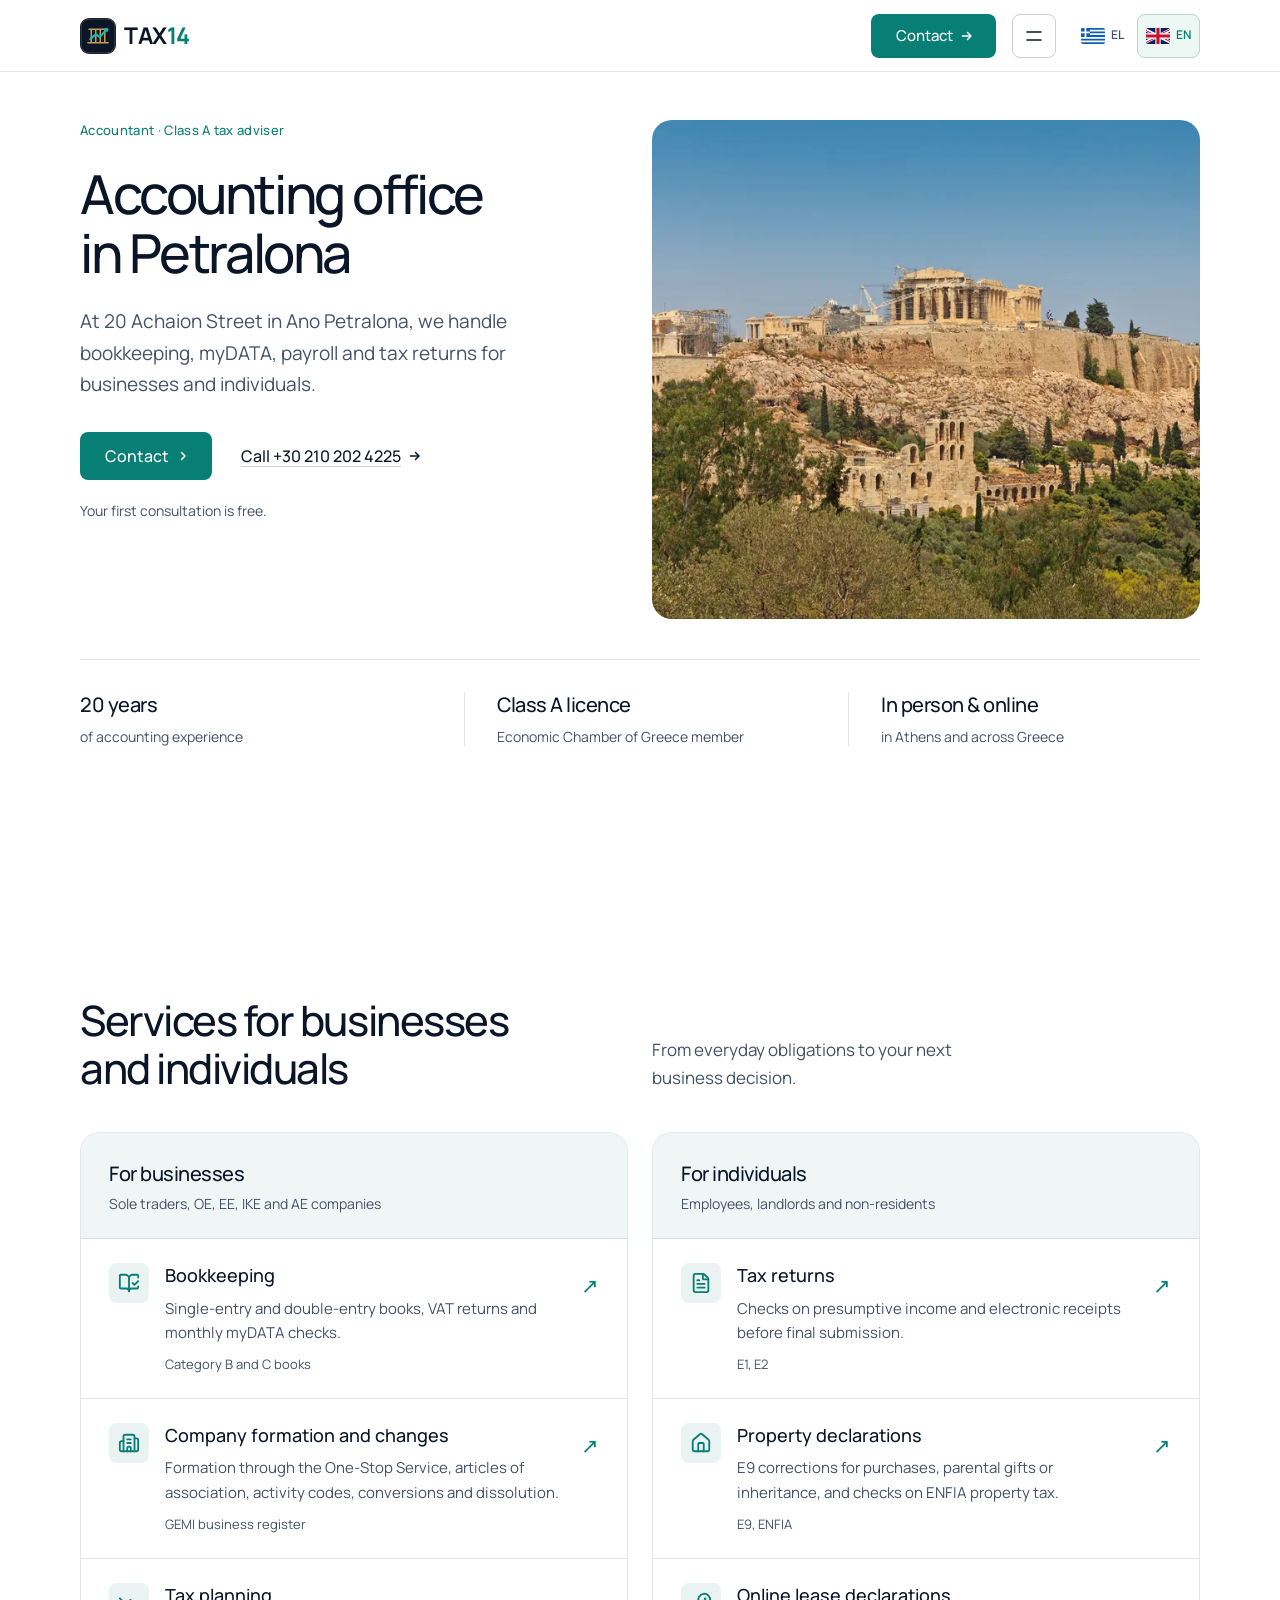
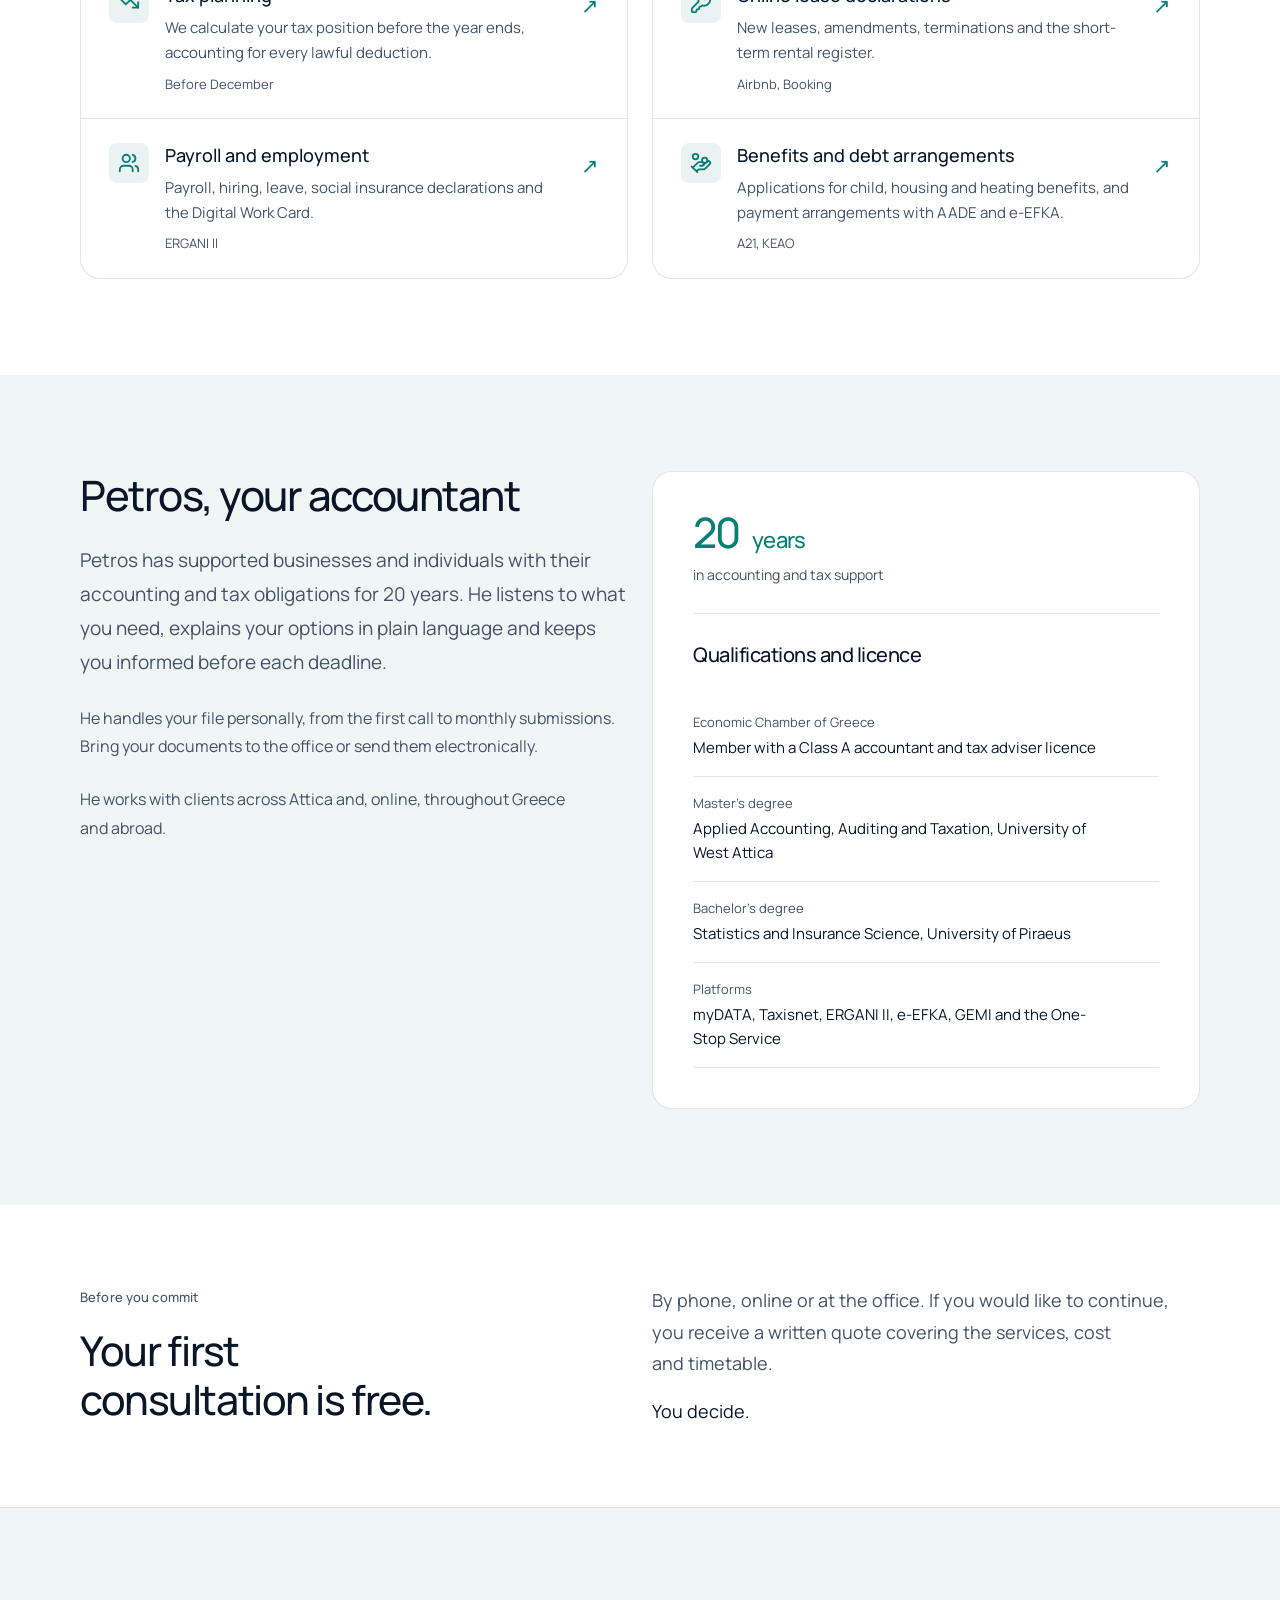
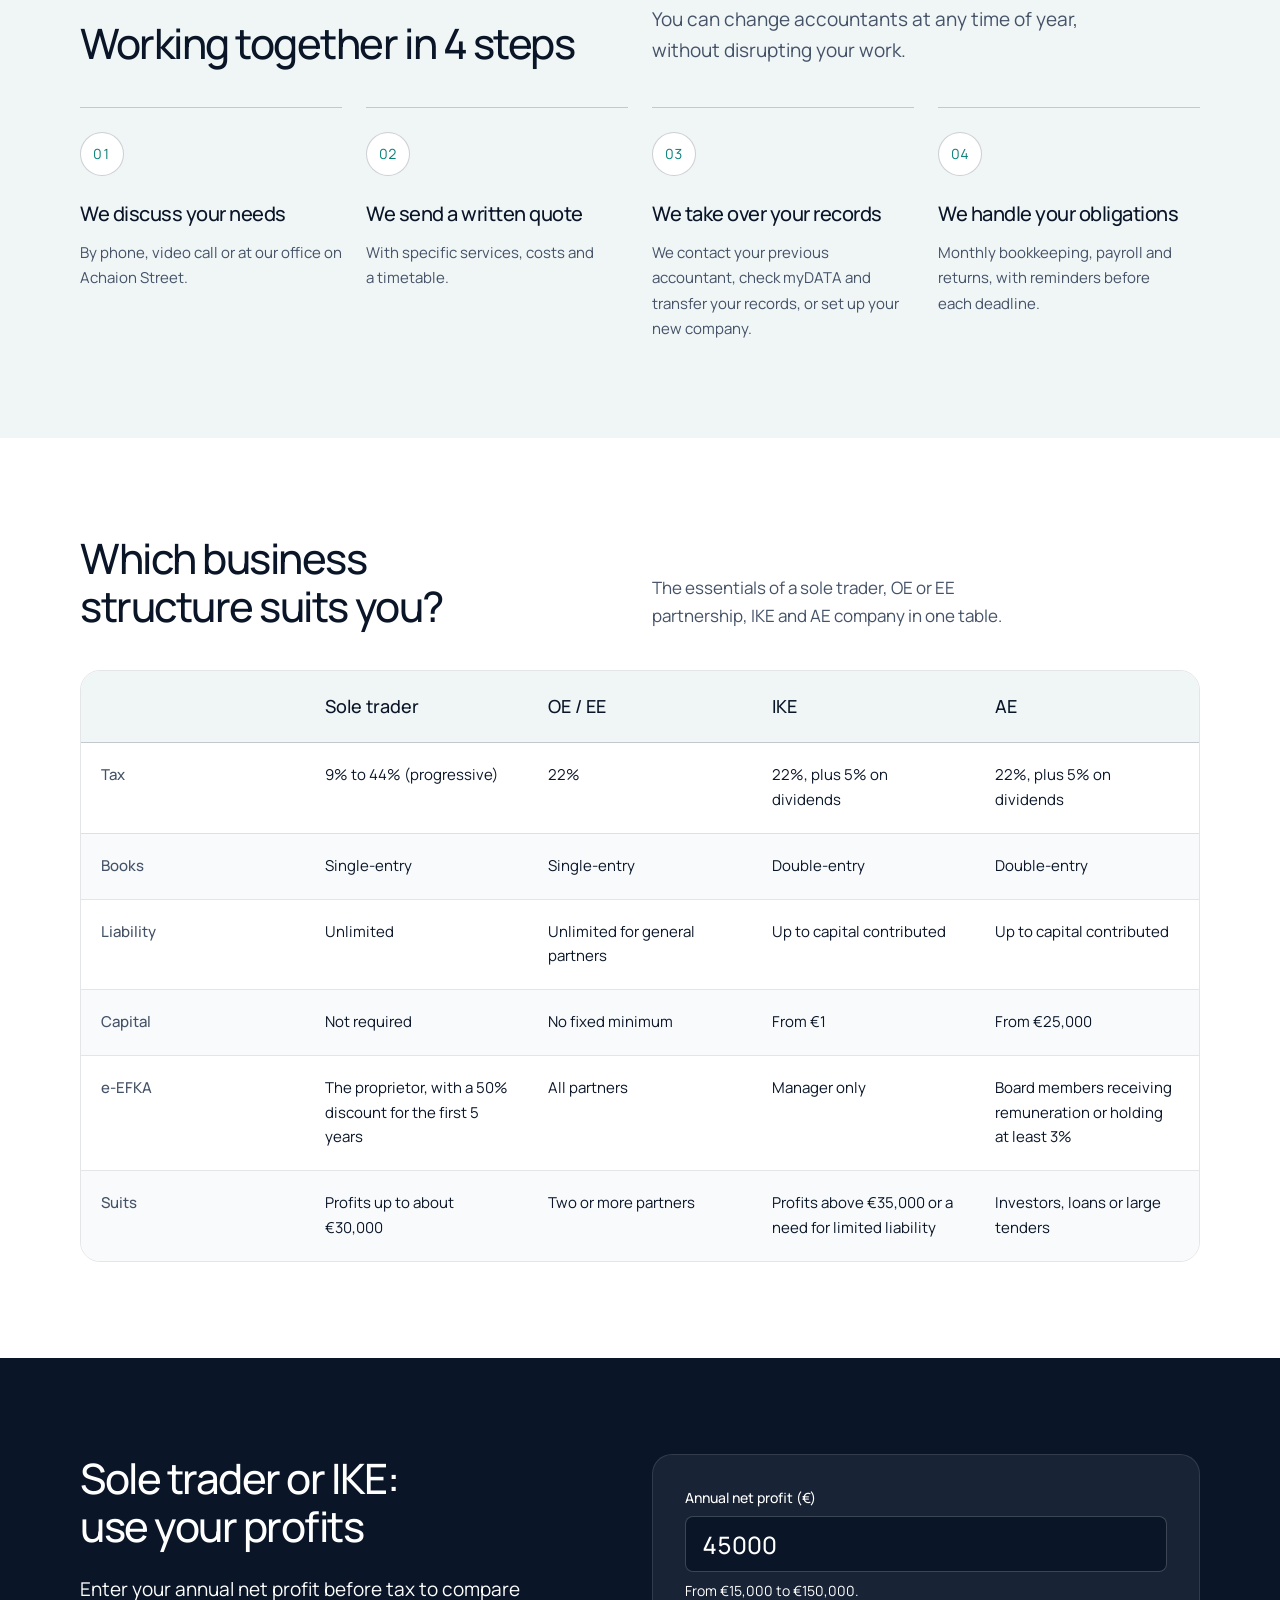
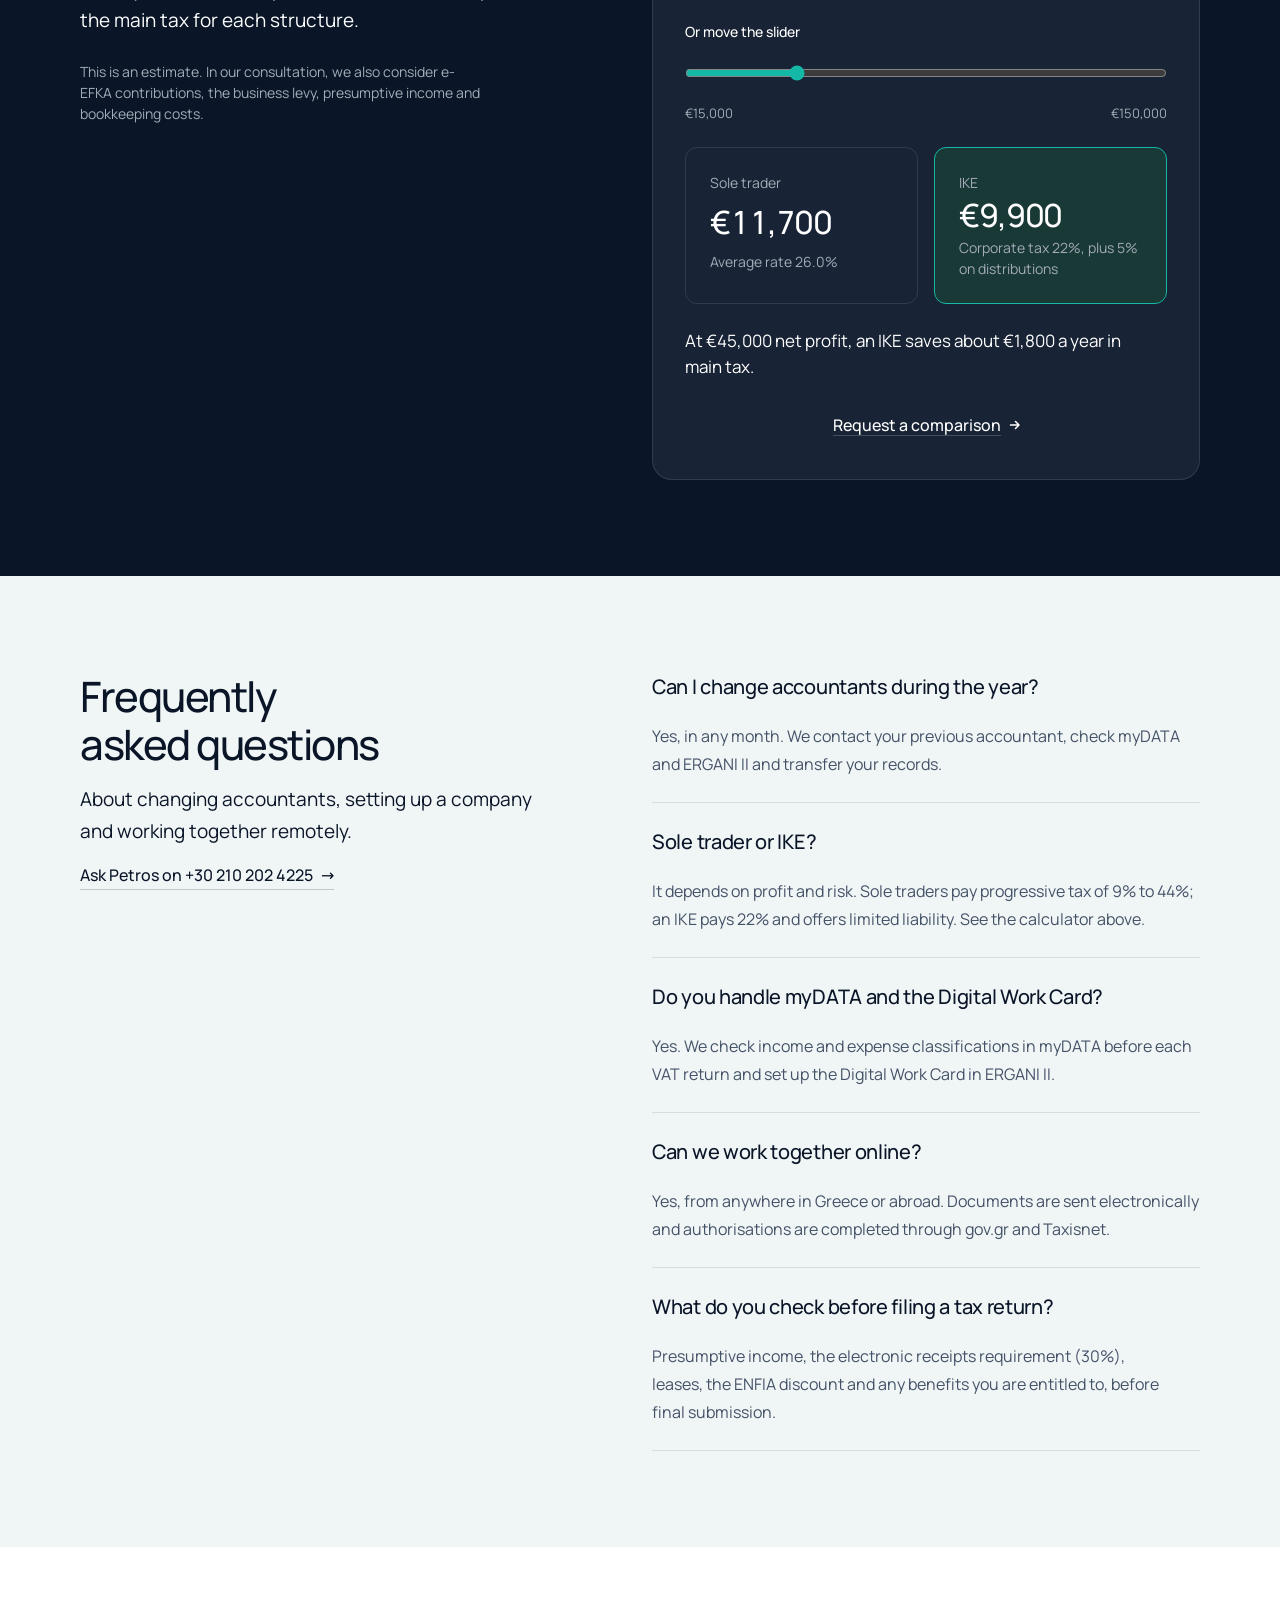
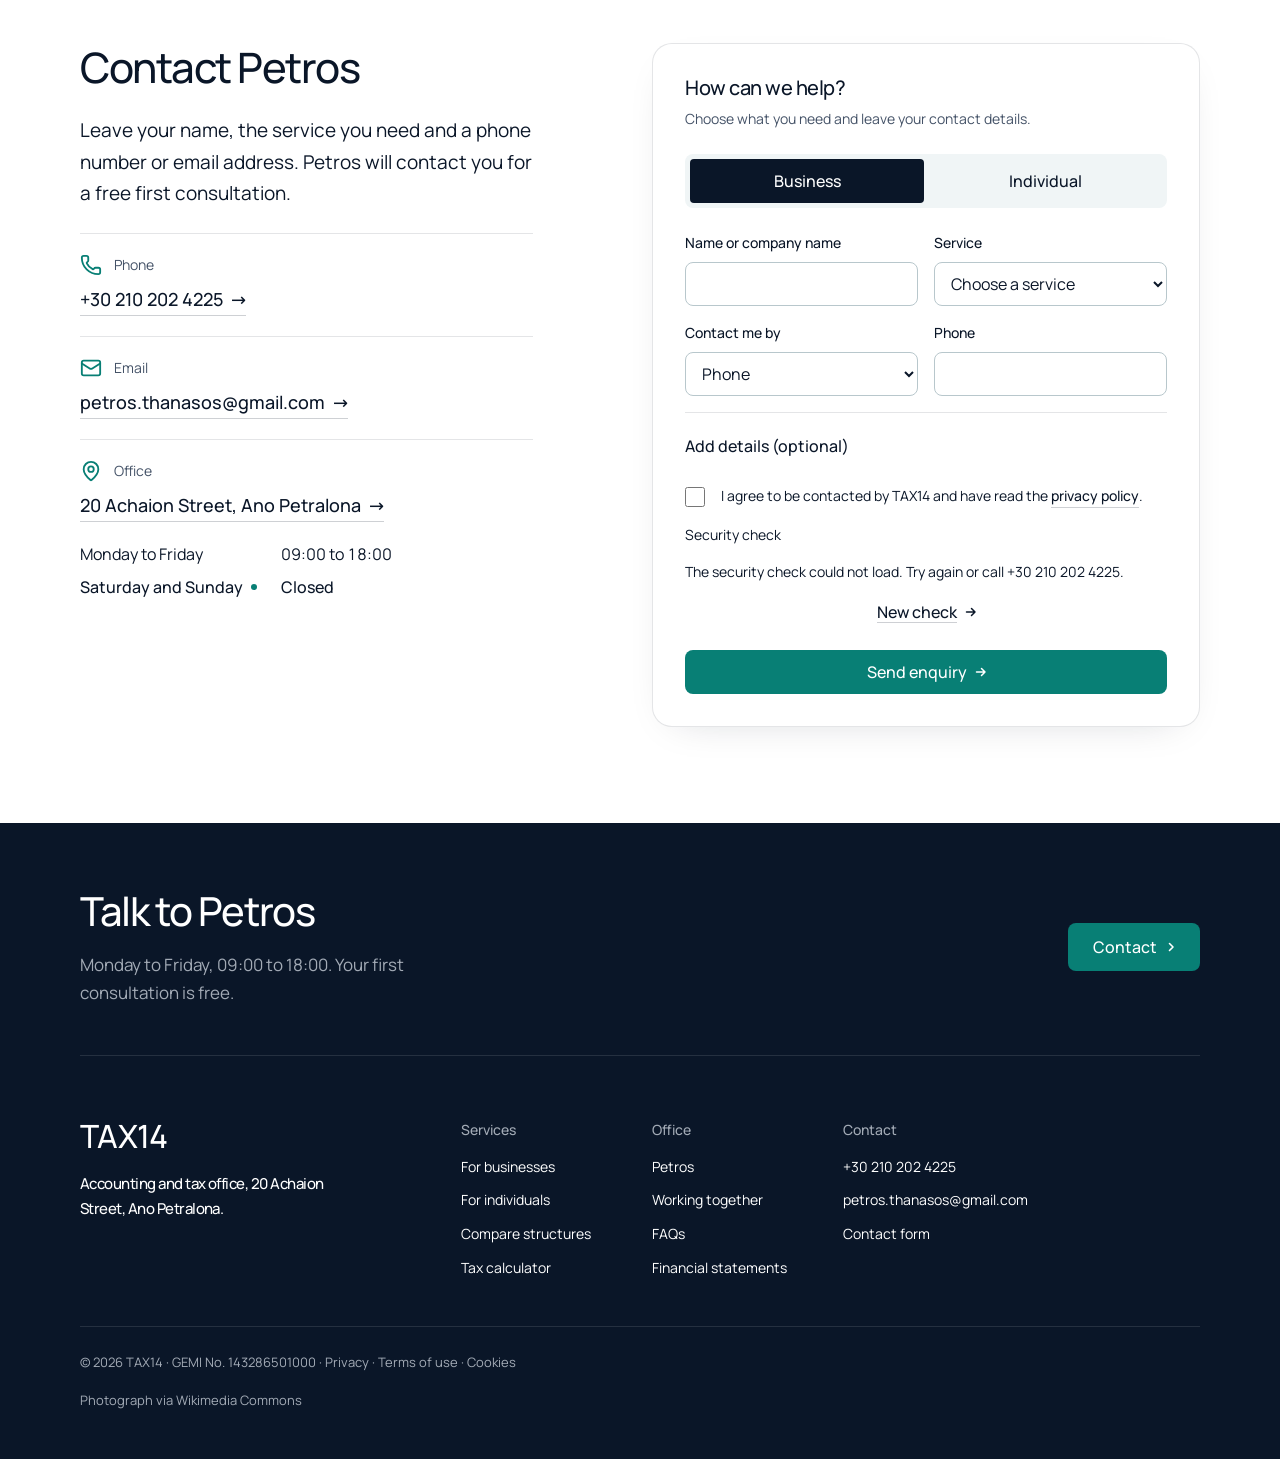
==== en/index.html @ 0dc224f3 "Add Google Maps link (hasMap) to LocalBusiness structured data Co-Authored-By: Claude Opus 5.5 <nore" ====
<!doctype html>
<html lang="en" data-type="service" data-radius="soft" data-buttons="arrow" data-motion>
<head>
<meta charset="utf-8">
<meta name="viewport" content="width=device-width, initial-scale=1, viewport-fit=cover">
<title>Accounting office in Petralona, Athens | TAX14</title>
<meta name="description" content="Accounting office in Petralona, Athens, with 20 years of experience. Bookkeeping, myDATA, payroll and tax returns. Free first consultation at 20 Achaion Street.">
<meta name="robots" content="index, follow, max-image-preview:large, max-snippet:-1, max-video-preview:-1">
<link rel="canonical" href="https://tax14.gr/en/">
<link rel="alternate" hreflang="el" href="https://tax14.gr/">
<link rel="alternate" hreflang="en" href="https://tax14.gr/en/">
<link rel="alternate" hreflang="x-default" href="https://tax14.gr/">
<meta name="geo.region" content="GR-I">
<meta name="geo.placename" content="Ano Petralona, Athens, Attica">

<meta property="og:type" content="website">
<meta property="og:locale" content="en_GB">
<meta property="og:locale:alternate" content="el_GR">
<meta property="og:site_name" content="TAX14">
<meta property="og:title" content="Accounting office in Petralona, Athens | TAX14">
<meta property="og:description" content="Accounting office in Petralona, Athens, with 20 years of experience. Bookkeeping, myDATA, payroll and tax returns. Free first consultation at 20 Achaion Street.">
<meta property="og:url" content="https://tax14.gr/en/">
<meta property="og:image" content="https://tax14.gr/assets/og-image.png">
<meta property="og:image:width" content="1200">
<meta property="og:image:height" content="630">
<meta property="og:image:alt" content="TAX14, accounting and tax office in Ano Petralona, Athens">
<meta name="twitter:card" content="summary_large_image">
<meta name="twitter:title" content="Accounting office in Petralona, Athens | TAX14">
<meta name="twitter:description" content="Accounting office in Petralona, Athens, with 20 years of experience. Bookkeeping, myDATA, payroll and tax returns. Free first consultation at 20 Achaion Street.">
<meta name="twitter:image" content="https://tax14.gr/assets/og-image.png">
<link rel="icon" type="image/svg+xml" href="/assets/favicon.svg">
<meta name="theme-color" content="#ffffff">
<meta name="site-kind" content="other">
<meta name="page-type" content="service">

<link rel="preload" href="/assets/fonts/manrope-latin-wght-normal.woff2" as="font" type="font/woff2" crossorigin>
<link rel="stylesheet" href="/css/fonts.css?v=2">
<link rel="stylesheet" href="/assets/kit/system.css?v=1">
<link rel="stylesheet" href="/assets/kit/ui/cards.css?v=1">
<link rel="stylesheet" href="/assets/kit/motion/motion.css?v=1">
<link rel="stylesheet" href="/assets/kit/layout/layout.css?v=1">
<link rel="stylesheet" href="/css/site.css?v=language1">
<script src="/js/head.js?v=1"></script>
<link rel="modulepreload" href="/assets/kit/moments/moments.js">
<link rel="modulepreload" href="/assets/kit/moments/lib.js">
<link rel="modulepreload" href="/assets/kit/moments/word-highlight/moment.js">
<link rel="preload" as="image" href="/assets/img/acropolis-1920.webp" imagesrcset="/assets/img/acropolis-960.webp 960w, /assets/img/acropolis-1280.webp 1280w, /assets/img/acropolis-1920.webp 1920w, /assets/img/acropolis-2560.webp 2560w, /assets/img/acropolis-3840.webp 3840w" imagesizes="(min-width: 1024px) 52vw, 100vw">

<script type="application/ld+json">
{
  "@context": "https://schema.org",
  "@graph": [
    {
      "@type": [
        "AccountingService",
        "LocalBusiness"
      ],
      "@id": "https://tax14.gr/#organization",
      "name": "TAX14 — Accounting & Tax Office in Athens",
      "alternateName": "TAX14 Tax Advisers",
      "description": "Accounting and tax office in Ano Petralona, Athens, with 20 years of experience. Bookkeeping, company formation, myDATA, ERGANI II payroll and personal tax returns (E1, E2, E9, ENFIA).",
      "url": "https://tax14.gr/",
      "logo": "https://tax14.gr/assets/favicon.svg",
      "image": "https://tax14.gr/assets/og-image.png",
      "telephone": "+30-210-202-4225",
      "email": "petros.thanasos@gmail.com",
      "identifier": {
        "@type": "PropertyValue",
        "propertyID": "GEMI",
        "value": "143286501000"
      },
      "hasMap": "https://maps.app.goo.gl/hke93yHojwCLQBmC6",
      "knowsLanguage": [
        "el",
        "en"
      ],
      "contactPoint": {
        "@type": "ContactPoint",
        "contactType": "customer service",
        "telephone": "+30-210-202-4225",
        "email": "petros.thanasos@gmail.com",
        "availableLanguage": [
          "el",
          "en"
        ]
      },
      "address": {
        "@type": "PostalAddress",
        "streetAddress": "20 Achaion Street",
        "addressLocality": "Athens",
        "addressRegion": "Attica",
        "postalCode": "11852",
        "addressCountry": "GR"
      },
      "areaServed": [
        {
          "@type": "City",
          "name": "Athens"
        },
        {
          "@type": "AdministrativeArea",
          "name": "Attica"
        },
        {
          "@type": "Country",
          "name": "Greece"
        }
      ],
      "openingHoursSpecification": [
        {
          "@type": "OpeningHoursSpecification",
          "dayOfWeek": [
            "Monday",
            "Tuesday",
            "Wednesday",
            "Thursday",
            "Friday"
          ],
          "opens": "09:00",
          "closes": "18:00"
        }
      ],
      "hasOfferCatalog": {
        "@type": "OfferCatalog",
        "name": "Accounting & tax services",
        "itemListElement": [
          {
            "@type": "OfferCatalog",
            "name": "For businesses",
            "itemListElement": [
              {
                "@type": "Offer",
                "itemOffered": {
                  "@type": "Service",
                  "name": "Bookkeeping, single-entry and double-entry books, myDATA"
                }
              },
              {
                "@type": "Offer",
                "itemOffered": {
                  "@type": "Service",
                  "name": "Company formation, conversion and dissolution (sole trader, OE, EE, IKE, AE)"
                }
              },
              {
                "@type": "Offer",
                "itemOffered": {
                  "@type": "Service",
                  "name": "Tax planning"
                }
              },
              {
                "@type": "Offer",
                "itemOffered": {
                  "@type": "Service",
                  "name": "Payroll and ERGANI II (Digital Work Card)"
                }
              }
            ]
          },
          {
            "@type": "OfferCatalog",
            "name": "For individuals",
            "itemListElement": [
              {
                "@type": "Offer",
                "itemOffered": {
                  "@type": "Service",
                  "name": "E1 and E2 income tax returns"
                }
              },
              {
                "@type": "Offer",
                "itemOffered": {
                  "@type": "Service",
                  "name": "E9 property declarations and ENFIA"
                }
              },
              {
                "@type": "Offer",
                "itemOffered": {
                  "@type": "Service",
                  "name": "Online lease declarations and short-term rentals"
                }
              },
              {
                "@type": "Offer",
                "itemOffered": {
                  "@type": "Service",
                  "name": "Benefits and debt arrangements"
                }
              }
            ]
          }
        ]
      }
    },
    {
      "@type": "WebSite",
      "@id": "https://tax14.gr/#website",
      "url": "https://tax14.gr/",
      "name": "TAX14",
      "inLanguage": [
        "el",
        "en"
      ],
      "publisher": {
        "@id": "https://tax14.gr/#organization"
      }
    },
    {
      "@type": "FAQPage",
      "@id": "https://tax14.gr/en/#faq",
      "mainEntity": [
        {
          "@type": "Question",
          "name": "Can I change accountants during the year?",
          "acceptedAnswer": {
            "@type": "Answer",
            "text": "Yes, in any month. We contact your previous accountant, check myDATA and ERGANI II and transfer your records."
          }
        },
        {
          "@type": "Question",
          "name": "Sole trader or IKE?",
          "acceptedAnswer": {
            "@type": "Answer",
            "text": "It depends on profit and risk. Sole traders pay progressive tax of 9% to 44%; an IKE pays 22% and offers limited liability. See the calculator above."
          }
        },
        {
          "@type": "Question",
          "name": "Do you handle myDATA and the Digital Work Card?",
          "acceptedAnswer": {
            "@type": "Answer",
            "text": "Yes. We check income and expense classifications in myDATA before each VAT return and set up the Digital Work Card in ERGANI II."
          }
        },
        {
          "@type": "Question",
          "name": "Can we work together online?",
          "acceptedAnswer": {
            "@type": "Answer",
            "text": "Yes, from anywhere in Greece or abroad. Documents are sent electronically and authorisations are completed through gov.gr and Taxisnet."
          }
        },
        {
          "@type": "Question",
          "name": "What do you check before filing a tax return?",
          "acceptedAnswer": {
            "@type": "Answer",
            "text": "Presumptive income, the electronic receipts requirement (30%), leases, the ENFIA discount and any benefits you are entitled to, before final submission."
          }
        }
      ]
    }
  ]
}
</script>
</head>
<body>
<!-- Accounting office: split photographic opening, content-height sections,
     navy calculator and footer, teal actions, Greek Manrope typography.
     The free-call statement uses the kit's word-highlight moment.
     photograph: Acropolis of Athens from Philopappos Hill, A.Savin, Wikipedia,
     via Wikimedia Commons, CC BY-SA 3.0; selected as the neighbourhood landmark -->

<header class="nav">
  <div class="wrap nav__bar">
    <a class="skip-link" href="#top">Skip to content</a>
    <a class="nav__logo" href="#top" aria-label="TAX14, home">
      <svg class="logo-mark" viewBox="0 0 48 48" fill="none" aria-hidden="true">
        <rect width="48" height="48" rx="12" fill="#0A1628"/>
        <rect x="1.5" y="1.5" width="45" height="45" rx="10.5" stroke="#C89D54" stroke-opacity=".4"/>
        <path d="M12 15H36M15 15V33M21 15V33M27 15V33M33 15V33M10.5 33H37.5" stroke="#C89D54" stroke-width="2" stroke-linecap="round"/>
        <path d="M13.5 28.5L21 21.5L26.25 25.5L35.25 15.75" stroke="#14B8A6" stroke-width="2.75" stroke-linecap="round" stroke-linejoin="round"/>
        <circle cx="35.25" cy="15.75" r="2.75" fill="#14B8A6"/>
      </svg>
      <span class="logo-name">TAX<span class="logo-accent">14</span></span>
    </a>
    <nav class="nav__links" aria-label="Main navigation">
      <div class="nav__item"><a class="nav__link" href="#services">Services</a></div>
      <div class="nav__item"><a class="nav__link" href="#petros">Petros</a></div>
      <div class="nav__item"><a class="nav__link" href="#compare">Compare</a></div>
      <div class="nav__item"><a class="nav__link" href="#faq">FAQs</a></div>
      <div class="nav__item"><a class="nav__link" href="financial-statements.html">Financial statements</a></div>
    </nav>
    <div class="nav__actions">
      <a class="btn btn--primary" href="#contact">Contact</a>
    </div>
    <button class="nav__toggle" type="button" aria-expanded="false" aria-label="Menu">
      <svg width="18" height="18" viewBox="0 0 18 18" aria-hidden="true"><path d="M2 5h14M2 13h14" stroke="currentColor" stroke-width="1.6" stroke-linecap="round"/></svg>
    </button>
    <!-- LANGUAGE:START -->
    <nav class="language-switcher" aria-label="Language">
      <a class="language-switcher__link" data-language-link href="/" hreflang="el" lang="el" aria-label="Ελληνικά"><img src="/assets/flags/el.svg" width="24" height="16" alt="" aria-hidden="true"><span>EL</span></a>
      <a class="language-switcher__link" data-language-link href="/en/" hreflang="en" lang="en" aria-label="English" aria-current="page"><img src="/assets/flags/en.svg" width="24" height="16" alt="" aria-hidden="true"><span>EN</span></a>
    </nav>
    <!-- LANGUAGE:END -->
  </div>
</header>

<main id="top">
  <section class="hero hero--tax14" data-enter aria-labelledby="hero-h">
    <div class="wrap hero__layout">
      <div class="hero-text">
        <div class="hero__text">
          <p class="hero-notice">Accountant · Class A tax adviser</p>
          <h1 id="hero-h">Accounting office in Petralona</h1>
          <p class="hero__lead">At 20 Achaion Street in Ano Petralona, we handle bookkeeping, myDATA, payroll and tax returns for businesses and individuals.</p>
          <div class="btn-row">
          <a class="btn btn--primary" href="#contact">Contact<svg class="m-arrow" viewBox="0 0 12 12" aria-hidden="true"><path class="m-arrow__stem" d="M1 6h8"/><path class="m-arrow__head" d="M4.5 2.5 8 6l-3.5 3.5"/></svg></a>
          <a class="btn btn--secondary" href="tel:+302102024225">Call +30 210 202 4225</a>
        </div>
          <p class="hero__note">Your first consultation is free.</p>
        </div>
      </div>
      <div class="hero__visual"><img class="hero__bg" src="/assets/img/acropolis-1920.webp" srcset="/assets/img/acropolis-960.webp 960w, /assets/img/acropolis-1280.webp 1280w, /assets/img/acropolis-1920.webp 1920w, /assets/img/acropolis-2560.webp 2560w, /assets/img/acropolis-3840.webp 3840w" sizes="(min-width: 1024px) 52vw, 100vw" width="1920" height="1200" alt="The Acropolis of Athens and the Parthenon, seen from Philopappos Hill" fetchpriority="high" decoding="async" data-source="library" data-subject="the neighbourhood landmark: Acropolis of Athens viewed from Philopappos Hill"></div>
      <dl class="hero__proof">
        <div><dt>20 years</dt><dd>of accounting experience</dd></div>
        <div><dt>Class A licence</dt><dd>Economic Chamber of Greece member</dd></div>
        <div><dt>In person &amp; online</dt><dd>in Athens and across Greece</dd></div>
      </dl>
    </div>
  </section>

  <section class="section" id="services" aria-labelledby="services-h">
    <div class="wrap">
      <div class="section-head">
        <h2 id="services-h">Services for businesses and individuals</h2>
        <p>From everyday obligations to your next business decision.</p>
      </div>
      <div class="grid grid--top services">
        <div class="span-6 service-group" id="services-b2b">
          <div class="group-head"><h3>For businesses</h3><p class="t-small muted">Sole traders, OE, EE, IKE and AE companies</p></div>
          <ul class="service-list">
            <li><a class="service-link" href="#contact" data-prefill-segment="b2b" data-prefill-service="Τήρηση & Επίβλεψη Λογιστηρίου (myDATA)"><span class="row-ic"><svg class="ic ic-svg ic-24" viewBox="0 0 24 24" fill="none" aria-hidden="true"><g fill="none" stroke="currentColor" stroke-linecap="round" stroke-linejoin="round" stroke-width="2"><path d="M12 21V7m4 5l2 2l4-4"/><path d="M22 6V4a1 1 0 0 0-1-1h-5a4 4 0 0 0-4 4a4 4 0 0 0-4-4H3a1 1 0 0 0-1 1v13a1 1 0 0 0 1 1h6a3 3 0 0 1 3 3a3 3 0 0 1 3-3h6a1 1 0 0 0 1-1v-1.3"/></g></svg></span><span class="service-copy"><strong class="rows__name">Bookkeeping</strong><span class="service-description">Single-entry and double-entry books, VAT returns and monthly myDATA checks.</span><span class="service-tag">Category B and C books</span></span><span class="service-arrow" aria-hidden="true">↗</span></a></li>
            <li><a class="service-link" href="#contact" data-prefill-segment="b2b" data-prefill-service="Σύσταση / Μετατροπή / Λύση Εταιρείας"><span class="row-ic"><svg class="ic ic-svg ic-24" viewBox="0 0 24 24" fill="none" aria-hidden="true"><g fill="none" stroke="currentColor" stroke-linecap="round" stroke-linejoin="round" stroke-width="2"><path d="M10 12h4m-4-4h4m0 13v-3a2 2 0 0 0-4 0v3"/><path d="M6 10H4a2 2 0 0 0-2 2v7a2 2 0 0 0 2 2h16a2 2 0 0 0 2-2V9a2 2 0 0 0-2-2h-2"/><path d="M6 21V5a2 2 0 0 1 2-2h8a2 2 0 0 1 2 2v16"/></g></svg></span><span class="service-copy"><strong class="rows__name">Company formation and changes</strong><span class="service-description">Formation through the One-Stop Service, articles of association, activity codes, conversions and dissolution.</span><span class="service-tag">GEMI business register</span></span><span class="service-arrow" aria-hidden="true">↗</span></a></li>
            <li><a class="service-link" href="#contact" data-prefill-segment="b2b" data-prefill-service="Στρατηγικός Φορολογικός Σχεδιασμός"><span class="row-ic"><svg class="ic ic-svg ic-24" viewBox="0 0 24 24" fill="none" aria-hidden="true"><g fill="none" stroke="currentColor" stroke-linecap="round" stroke-linejoin="round" stroke-width="2"><path d="M16 17h6v-6"/><path d="m22 17l-8.5-8.5l-5 5L2 7"/></g></svg></span><span class="service-copy"><strong class="rows__name">Tax planning</strong><span class="service-description">We calculate your tax position before the year ends, accounting for every lawful deduction.</span><span class="service-tag">Before December</span></span><span class="service-arrow" aria-hidden="true">↗</span></a></li>
            <li><a class="service-link" href="#contact" data-prefill-segment="b2b" data-prefill-service="Διαχείριση Μισθοδοσίας & ΕΡΓΑΝΗ ΙΙ"><span class="row-ic"><svg class="ic ic-svg ic-24" viewBox="0 0 24 24" fill="none" aria-hidden="true"><g fill="none" stroke="currentColor" stroke-linecap="round" stroke-linejoin="round" stroke-width="2"><path d="M16 21v-2a4 4 0 0 0-4-4H6a4 4 0 0 0-4 4v2M16 3.128a4 4 0 0 1 0 7.744M22 21v-2a4 4 0 0 0-3-3.87"/><circle cx="9" cy="7" r="4"/></g></svg></span><span class="service-copy"><strong class="rows__name">Payroll and employment</strong><span class="service-description">Payroll, hiring, leave, social insurance declarations and the Digital Work Card.</span><span class="service-tag">ERGANI II</span></span><span class="service-arrow" aria-hidden="true">↗</span></a></li>
          </ul>
        </div>
        <div class="span-6 start-7 service-group" id="services-b2c">
          <div class="group-head"><h3>For individuals</h3><p class="t-small muted">Employees, landlords and non-residents</p></div>
          <ul class="service-list">
            <li><a class="service-link" href="#contact" data-prefill-segment="b2c" data-prefill-service="Φορολογική Δήλωση Εισοδήματος (Ε1 / Ε2)"><span class="row-ic"><svg class="ic ic-svg ic-24" viewBox="0 0 24 24" fill="none" aria-hidden="true"><g fill="none" stroke="currentColor" stroke-linecap="round" stroke-linejoin="round" stroke-width="2"><path d="M6 22a2 2 0 0 1-2-2V4a2 2 0 0 1 2-2h8a2.4 2.4 0 0 1 1.704.706l3.588 3.588A2.4 2.4 0 0 1 20 8v12a2 2 0 0 1-2 2z"/><path d="M14 2v5a1 1 0 0 0 1 1h5M10 9H8m8 4H8m8 4H8"/></g></svg></span><span class="service-copy"><strong class="rows__name">Tax returns</strong><span class="service-description">Checks on presumptive income and electronic receipts before final submission.</span><span class="service-tag">E1, E2</span></span><span class="service-arrow" aria-hidden="true">↗</span></a></li>
            <li><a class="service-link" href="#contact" data-prefill-segment="b2c" data-prefill-service="Διαχείριση Ακίνητης Περιουσίας (Ε9 / ΕΝΦΙΑ)"><span class="row-ic"><svg class="ic ic-svg ic-24" viewBox="0 0 24 24" fill="none" aria-hidden="true"><g fill="none" stroke="currentColor" stroke-linecap="round" stroke-linejoin="round" stroke-width="2"><path d="M15 21v-8a1 1 0 0 0-1-1h-4a1 1 0 0 0-1 1v8"/><path d="M3 10a2 2 0 0 1 .709-1.528l7-6a2 2 0 0 1 2.582 0l7 6A2 2 0 0 1 21 10v9a2 2 0 0 1-2 2H5a2 2 0 0 1-2-2z"/></g></svg></span><span class="service-copy"><strong class="rows__name">Property declarations</strong><span class="service-description">E9 corrections for purchases, parental gifts or inheritance, and checks on ENFIA property tax.</span><span class="service-tag">E9, ENFIA</span></span><span class="service-arrow" aria-hidden="true">↗</span></a></li>
            <li><a class="service-link" href="#contact" data-prefill-segment="b2c" data-prefill-service="Ηλεκτρονικά μισθωτήρια"><span class="row-ic"><svg class="ic ic-svg ic-24" viewBox="0 0 24 24" fill="none" aria-hidden="true"><g fill="none" stroke="currentColor" stroke-linecap="round" stroke-linejoin="round" stroke-width="2"><path d="M2.586 17.414A2 2 0 0 0 2 18.828V21a1 1 0 0 0 1 1h3a1 1 0 0 0 1-1v-1a1 1 0 0 1 1-1h1a1 1 0 0 0 1-1v-1a1 1 0 0 1 1-1h.172a2 2 0 0 0 1.414-.586l.814-.814a6.5 6.5 0 1 0-4-4z"/><circle cx="16.5" cy="7.5" r=".5" fill="currentColor"/></g></svg></span><span class="service-copy"><strong class="rows__name">Online lease declarations</strong><span class="service-description">New leases, amendments, terminations and the short-term rental register.</span><span class="service-tag">Airbnb, Booking</span></span><span class="service-arrow" aria-hidden="true">↗</span></a></li>
            <li><a class="service-link" href="#contact" data-prefill-segment="b2c" data-prefill-service="Επιδόματα & Ρυθμίσεις Οφειλών"><span class="row-ic"><svg class="ic ic-svg ic-24" viewBox="0 0 24 24" fill="none" aria-hidden="true"><g fill="none" stroke="currentColor" stroke-linecap="round" stroke-linejoin="round" stroke-width="2"><path d="M11 15h2a2 2 0 1 0 0-4h-3c-.6 0-1.1.2-1.4.6L3 17"/><path d="m7 21l1.6-1.4c.3-.4.8-.6 1.4-.6h4c1.1 0 2.1-.4 2.8-1.2l4.6-4.4a2 2 0 0 0-2.75-2.91l-4.2 3.9M2 16l6 6"/><circle cx="16" cy="9" r="2.9"/><circle cx="6" cy="5" r="3"/></g></svg></span><span class="service-copy"><strong class="rows__name">Benefits and debt arrangements</strong><span class="service-description">Applications for child, housing and heating benefits, and payment arrangements with AADE and e-EFKA.</span><span class="service-tag">A21, KEAO</span></span><span class="service-arrow" aria-hidden="true">↗</span></a></li>
          </ul>
        </div>
      </div>
    </div>
  </section>

  <section class="section ground-surface" id="petros" aria-labelledby="petros-h">
    <div class="wrap">
      <div class="grid grid--top">
        <div class="span-6 stack-5">
          <h2 id="petros-h">Petros, your accountant</h2>
          <p class="t-lead measure">Petros has supported businesses and individuals with their accounting and tax obligations for 20 years. He listens to what you need, explains your options in plain language and keeps you informed before each deadline.</p>
          <p class="measure">He handles your file personally, from the first call to monthly submissions. Bring your documents to the office or send them electronically.</p>
          <p class="measure">He works with clients across Attica and, online, throughout Greece and abroad.</p>
        </div>
        <div class="span-6 start-7 credentials">
          <p class="credentials__stat"><span class="credentials__number">20<span>years</span></span><span class="t-small muted">in accounting and tax support</span></p>
          <div class="group-head"><h3>Qualifications and licence</h3></div>
          <ul class="rows rows--spec">
            <li><span class="rows__name">Economic Chamber of Greece</span><p>Member with a Class A accountant and tax adviser licence</p></li>
            <li><span class="rows__name">Master’s degree</span><p>Applied Accounting, Auditing and Taxation, University of West Attica</p></li>
            <li><span class="rows__name">Bachelor’s degree</span><p>Statistics and Insurance Science, University of Piraeus</p></li>
            <li><span class="rows__name">Platforms</span><p>myDATA, Taxisnet, ERGANI II, e-EFKA, GEMI and the One-Stop Service</p></li>
          </ul>
        </div>
      </div>
    </div>
  </section>

  <section class="section statement" id="first-call" data-moment="word-highlight" aria-labelledby="first-call-h">
    <div class="wrap statement__layout">
      <div><p class="t-label">Before you commit</p><h2 class="mo-wh__text" id="first-call-h">Your first consultation is free.</h2></div>
      <div class="statement__detail"><p>By phone, online or at the office. If you would like to continue, you receive <strong>a written quote</strong> covering the services, cost and timetable.</p><p>You decide.</p></div>
    </div>
  </section>

  <section class="section ground-surface" id="process" aria-labelledby="process-h">
    <div class="wrap">
      <div class="process-layout">
        <div class="section-head">
          <h2 id="process-h">Working together in 4 steps</h2>
          <p class="t-lead">You can change accountants at any time of year, without disrupting your work.</p>
        </div>
        <ol class="steps">
          <li><span class="step-number" aria-hidden="true">01</span><div><h3>We discuss your needs</h3><p>By phone, video call or at our office on Achaion Street.</p></div></li>
          <li><span class="step-number" aria-hidden="true">02</span><div><h3>We send a written quote</h3><p>With specific services, costs and a timetable.</p></div></li>
          <li><span class="step-number" aria-hidden="true">03</span><div><h3>We take over your records</h3><p>We contact your previous accountant, check myDATA and transfer your records, or set up your new company.</p></div></li>
          <li><span class="step-number" aria-hidden="true">04</span><div><h3>We handle your obligations</h3><p>Monthly bookkeeping, payroll and returns, with reminders before each deadline.</p></div></li>
        </ol>
      </div>
    </div>
  </section>

  <section class="section" id="compare" aria-labelledby="compare-h">
    <div class="wrap">
      <div class="section-head">
        <h2 id="compare-h">Which business structure suits you?</h2>
        <p>The essentials of a sole trader, OE or EE partnership, IKE and AE company in one table.</p>
      </div>
      <div class="compare">
        <table class="compare__table">
          <caption class="sr-only">Comparison of business structures</caption>
          <thead>
            <tr><th scope="col"><span class="sr-only">Feature</span></th><th scope="col">Sole trader</th><th scope="col">OE / EE</th><th scope="col">IKE</th><th scope="col">AE</th></tr>
          </thead>
          <tbody>
            <tr><th scope="row">Tax</th><td data-label="Sole trader">9% to 44% (progressive)</td><td data-label="OE / EE">22%</td><td data-label="IKE">22%, plus 5% on dividends</td><td data-label="AE">22%, plus 5% on dividends</td></tr>
            <tr><th scope="row">Books</th><td data-label="Sole trader">Single-entry</td><td data-label="OE / EE">Single-entry</td><td data-label="IKE">Double-entry</td><td data-label="AE">Double-entry</td></tr>
            <tr><th scope="row">Liability</th><td data-label="Sole trader">Unlimited</td><td data-label="OE / EE">Unlimited for general partners</td><td data-label="IKE">Up to capital contributed</td><td data-label="AE">Up to capital contributed</td></tr>
            <tr><th scope="row">Capital</th><td data-label="Sole trader">Not required</td><td data-label="OE / EE">No fixed minimum</td><td data-label="IKE">From €1</td><td data-label="AE">From €25,000</td></tr>
            <tr><th scope="row">e-EFKA</th><td data-label="Sole trader">The proprietor, with a 50% discount for the first 5 years</td><td data-label="OE / EE">All partners</td><td data-label="IKE">Manager only</td><td data-label="AE">Board members receiving remuneration or holding at least 3%</td></tr>
            <tr><th scope="row">Suits</th><td data-label="Sole trader">Profits up to about €30,000</td><td data-label="OE / EE">Two or more partners</td><td data-label="IKE">Profits above €35,000 or a need for limited liability</td><td data-label="AE">Investors, loans or large tenders</td></tr>
          </tbody>
        </table>
      </div>
    </div>
  </section>

  <section class="section ground-inverse" id="calculator" aria-labelledby="calc-h">
    <div class="wrap">
      <div class="grid grid--top">
        <div class="span-5 stack-5">
          <h2 id="calc-h">Sole trader or IKE: use your profits</h2>
          <p class="t-lead">Enter your annual net profit before tax to compare the main tax for each structure.</p>
          <p class="t-small calc__note">This is an estimate. In our consultation, we also consider e-EFKA contributions, the business levy, presumptive income and bookkeeping costs.</p>
        </div>
        <div class="span-6 start-7 calc">
          <div class="calc__input">
            <label for="profit-amount">Annual net profit (€)</label>
            <input type="number" id="profit-amount" min="15000" max="150000" step="1" value="45000" inputmode="numeric" aria-describedby="profit-input-hint profit-input-error">
            <p class="t-small" id="profit-input-hint">From €15,000 to €150,000.</p>
            <p class="field__error" id="profit-input-error" role="status" hidden></p>
            <label for="profit-slider" class="calc__range-label">Or move the slider</label>
            <input type="range" id="profit-slider" min="15000" max="150000" step="500" value="45000">
            <div class="calc__range-scale" aria-hidden="true"><span>€15,000</span><span>€150,000</span></div>
            <output id="profit-output" class="sr-only" for="profit-slider profit-amount" aria-live="polite">€45,000</output>
          </div>
          <dl class="calc__results">
            <div class="calc__box" id="sim-box-atomiki"><dt>Sole trader</dt><dd class="calc__tax" id="sim-tax-atomiki">€11,700</dd><dd class="t-small" id="sim-rate-atomiki">Average rate 26.0%</dd></div>
            <div class="calc__box" id="sim-box-ike"><dt>IKE</dt><dd class="calc__tax" id="sim-tax-ike">€9,900</dd><dd class="t-small" id="sim-rate-ike">Corporate tax 22%, plus 5% on distributions</dd></div>
          </dl>
          <p class="calc__verdict" id="simulator-verdict-text" aria-live="polite">At €45,000 net profit, an IKE saves about €1,800 a year in main tax.</p>
          <div class="btn-row"><a class="btn btn--secondary" href="#contact" data-prefill-segment="b2b" data-prefill-service="Σύσταση / Μετατροπή / Λύση Εταιρείας">Request a comparison</a></div>
        </div>
      </div>
    </div>
  </section>

  <section class="section ground-surface" id="faq" aria-labelledby="faq-h">
    <div class="wrap">
      <div class="grid grid--top">
        <div class="span-5 stack-4">
          <h2 id="faq-h">Frequently asked questions</h2>
          <p class="t-lead">About changing accountants, setting up a company and working together remotely.</p>
          <p><a class="link" href="tel:+302102024225">Ask Petros on +30 210 202 4225</a></p>
        </div>
        <div class="span-6 start-7 faq">
          <div class="faq__item"><h3>Can I change accountants during the year?</h3><p>Yes, in any month. We contact your previous accountant, check myDATA and ERGANI II and transfer your records.</p></div>
          <div class="faq__item"><h3>Sole trader or IKE?</h3><p>It depends on profit and risk. Sole traders pay progressive tax of 9% to 44%; an IKE pays 22% and offers limited liability. See the calculator above.</p></div>
          <div class="faq__item"><h3>Do you handle myDATA and the Digital Work Card?</h3><p>Yes. We check income and expense classifications in myDATA before each VAT return and set up the Digital Work Card in ERGANI II.</p></div>
          <div class="faq__item"><h3>Can we work together online?</h3><p>Yes, from anywhere in Greece or abroad. Documents are sent electronically and authorisations are completed through gov.gr and Taxisnet.</p></div>
          <div class="faq__item"><h3>What do you check before filing a tax return?</h3><p>Presumptive income, the electronic receipts requirement (30%), leases, the ENFIA discount and any benefits you are entitled to, before final submission.</p></div>
        </div>
      </div>
    </div>
  </section>

  <section class="section" id="contact" aria-labelledby="contact-h">
    <div class="wrap">
      <div class="grid grid--top">
        <div class="span-5 stack-5 contact__info">
          <h2 id="contact-h">Contact Petros</h2>
          <p class="t-lead">Leave your name, the service you need and a phone number or email address. Petros will contact you for a free first consultation.</p>
          <ul class="visit__rows">
            <li><span class="visit__label"><span class="row-ic"><svg class="ic ic-svg ic-24" viewBox="0 0 24 24" fill="none" aria-hidden="true"><path fill="none" stroke="currentColor" stroke-linecap="round" stroke-linejoin="round" stroke-width="2" d="M13.832 16.568a1 1 0 0 0 1.213-.303l.355-.465A2 2 0 0 1 17 15h3a2 2 0 0 1 2 2v3a2 2 0 0 1-2 2A18 18 0 0 1 2 4a2 2 0 0 1 2-2h3a2 2 0 0 1 2 2v3a2 2 0 0 1-.8 1.6l-.468.351a1 1 0 0 0-.292 1.233a14 14 0 0 0 6.392 6.384"/></svg></span>Phone</span><a class="link" href="tel:+302102024225">+30 210 202 4225</a></li>
            <li><span class="visit__label"><span class="row-ic"><svg class="ic ic-svg ic-24" viewBox="0 0 24 24" fill="none" aria-hidden="true"><g fill="none" stroke="currentColor" stroke-linecap="round" stroke-linejoin="round" stroke-width="2"><path d="m22 7l-8.991 5.727a2 2 0 0 1-2.009 0L2 7"/><rect width="20" height="16" x="2" y="4" rx="2"/></g></svg></span>Email</span><a class="link" href="mailto:petros.thanasos@gmail.com">petros.thanasos@gmail.com</a></li>
            <li><span class="visit__label"><span class="row-ic"><svg class="ic ic-svg ic-24" viewBox="0 0 24 24" fill="none" aria-hidden="true"><g fill="none" stroke="currentColor" stroke-linecap="round" stroke-linejoin="round" stroke-width="2"><path d="M20 10c0 4.993-5.539 10.193-7.399 11.799a1 1 0 0 1-1.202 0C9.539 20.193 4 14.993 4 10a8 8 0 0 1 16 0"/><circle cx="12" cy="10" r="3"/></g></svg></span>Office</span><a class="link" href="https://www.google.com/maps/search/?api=1&amp;query=%CE%91%CF%87%CE%B1%CE%B9%CF%8E%CE%BD%2020%2C%2011852%20%CE%86%CE%BD%CF%89%20%CE%A0%CE%B5%CF%84%CF%81%CE%AC%CE%BB%CF%89%CE%BD%CE%B1%2C%20%CE%91%CE%B8%CE%AE%CE%BD%CE%B1" rel="noopener">20 Achaion Street, Ano Petralona</a></li>
          </ul>
          <dl class="hours" data-tz="Europe/Athens"><dt data-days="mon-fri">Monday to Friday</dt><dd>09:00 to 18:00</dd><dt data-days="sat,sun">Saturday and Sunday</dt><dd>Closed</dd></dl>
        </div>

        <div class="span-6 start-7 enquiry">
          <div class="enquiry__heading"><h3>How can we help?</h3><p>Choose what you need and leave your contact details.</p></div>
          <div class="segment" role="radiogroup" aria-label="This enquiry is for">
            <button type="button" class="segment__btn active" id="form-switch-b2b" role="radio" aria-checked="true" data-form-segment="b2b">Business</button>
            <button type="button" class="segment__btn" id="form-switch-b2c" role="radio" aria-checked="false" data-form-segment="b2c">Individual</button>
          </div>
          <form id="lead-intake-form" class="enquiry__form" action="/api/contact.php" method="POST" novalidate>
            <noscript><p class="t-small">This form requires JavaScript. Call us on <a href="tel:+302102024225">+30 210 202 4225</a>.</p></noscript>
            <div id="form-errors" class="form-feedback error" tabindex="-1" role="alert" hidden></div>
            <input type="hidden" name="client_segment" id="client_segment" value="Επιχείρηση (B2B)">
            <div class="hp-field" aria-hidden="true">
              <label for="website_url">Leave this field empty</label>
              <input type="text" name="website_url" id="website_url" tabindex="-1" autocomplete="off">
            </div>
            <div id="b2b-fields-group" class="enquiry__group">
              <div class="field form-group">
                <label for="b2b_company_name">Name or company name</label>
                <input type="text" id="b2b_company_name" name="b2b_company_name" autocomplete="organization" required>
              </div>
              <div class="field form-group">
                <label for="b2b_service_topic">Service</label>
                <select id="b2b_service_topic" name="b2b_service_topic" required>
                  <option value="" disabled selected>Choose a service</option>
                  <option value="Πλήρης Λογιστική Υποστήριξη (Αλλαγή Λογιστή)">Change accountant, full support</option>
                  <option value="Τήρηση & Επίβλεψη Λογιστηρίου (myDATA)">Bookkeeping and myDATA</option>
                  <option value="Σύσταση / Μετατροπή / Λύση Εταιρείας">Company formation, conversion or dissolution</option>
                  <option value="Στρατηγικός Φορολογικός Σχεδιασμός">Tax planning</option>
                  <option value="Διαχείριση Μισθοδοσίας & ΕΡΓΑΝΗ ΙΙ">Payroll and ERGANI II</option>
                </select>
              </div>
            </div>
            <div id="b2c-fields-group" class="enquiry__group" hidden>
              <div class="field form-group">
                <label for="b2c_full_name">Full name</label>
                <input type="text" id="b2c_full_name" name="b2c_full_name" autocomplete="name">
              </div>
              <div class="field form-group">
                <label for="b2c_topic">Service</label>
                <select id="b2c_topic" name="b2c_topic" required>
                  <option value="" disabled selected>Choose a service</option>
                  <option value="Φορολογική Δήλωση Εισοδήματος (Ε1 / Ε2)">E1, E2 income tax return</option>
                  <option value="Διαχείριση Ακίνητης Περιουσίας (Ε9 / ΕΝΦΙΑ)">Property, E9 and ENFIA</option>
                  <option value="Ηλεκτρονικά μισθωτήρια">Leases and Airbnb</option>
                  <option value="Επιδόματα & Ρυθμίσεις Οφειλών">Benefits and debt arrangements</option>
                  <option value="Κάτοικοι Εξωτερικού / ΔΟΥ Κατοίκων Εξωτερικού">Non-resident</option>
                </select>
              </div>
            </div>
            <div class="enquiry__group">
              <div class="field form-group">
                <label for="preferred_mode">Contact me by</label>
                <select id="preferred_mode" name="preferred_mode" aria-controls="phone-contact-group email-contact-group">
                  <option value="Τηλεφωνική Επικοινωνία">Phone</option>
                  <option value="Απάντηση μέσω Email">Email</option>
                </select>
              </div>
              <div class="field form-group" id="phone-contact-group">
                <label for="contact_phone">Phone</label>
                <input type="tel" id="contact_phone" name="contact_phone" autocomplete="tel" inputmode="tel" required>
              </div>
              <div class="field form-group" id="email-contact-group" hidden>
                <label for="contact_email">Email</label>
                <input type="email" id="contact_email" name="contact_email" autocomplete="email" disabled>
              </div>
            </div>
            <details class="enquiry__more" id="optional-details">
              <summary>Add details (optional)</summary>
              <div data-optional-segment="b2b" class="enquiry__group">
                <div class="field form-group"><label for="b2b_legal_form">Legal structure</label><select id="b2b_legal_form" name="b2b_legal_form">
                  <option value="" selected>Not specified</option>
                  <option value="Ατομική Επιχείρηση / Ελεύθερος Επαγγελματίας">Sole trader or freelancer</option>
                  <option value="Ι.Κ.Ε. (Ιδιωτική Κεφαλαιουχική Εταιρεία)">IKE</option>
                  <option value="Ο.Ε. / Ε.Ε. (Προσωπική Εταιρεία)">OE or EE</option>
                  <option value="Α.Ε. / Ε.Π.Ε.">AE or EPE</option>
                  <option value="Υπό Σύσταση (Νέα Εταιρεία)">Company being formed</option>
                </select></div>
                <div class="field form-group"><label for="b2b_staff_count">Employees</label><select id="b2b_staff_count" name="b2b_staff_count">
                  <option value="" selected>Not specified</option>
                  <option value="Χωρίς προσωπικό">No employees</option>
                  <option value="1 - 5 εργαζόμενοι">1 to 5</option>
                  <option value="6 - 20 εργαζόμενοι">6 to 20</option>
                  <option value="20+ εργαζόμενοι">More than 20</option>
                </select></div>
                <div class="field form-group field--full"><label for="b2b_activity">Business activity</label><input type="text" id="b2b_activity" name="b2b_activity"></div>
              </div>
              <div data-optional-segment="b2c" class="enquiry__group" hidden>
                <div class="field form-group field--full"><label for="b2c_profile">Profile</label><select id="b2c_profile" name="b2c_profile">
                  <option value="" selected>Not specified</option>
                  <option value="Μισθωτός / Συνταξιούχος">Employee or pensioner</option>
                  <option value="Ιδιοκτήτης Ακινήτων / Εκμισθωτής">Property owner or landlord</option>
                  <option value="Κάτοικος Εξωτερικού">Non-resident</option>
                  <option value="Οικογένεια / Δικαιούχος Επιδομάτων">Family or benefit recipient</option>
                </select></div>
              </div>
              <div class="field form-group"><label for="contact_message">Message</label><textarea id="contact_message" name="contact_message" rows="3"></textarea></div>
            </details>
            <div class="form-row consent">
              <input type="checkbox" id="gdpr_consent" name="gdpr_consent" required>
              <label for="gdpr_consent">I agree to be contacted by TAX14 and have read the <a class="link" href="privacy.html" target="_blank" rel="noopener">privacy policy</a>.</label>
            </div>
            <div class="captcha-group" id="captcha-group" tabindex="-1" role="group" aria-labelledby="captcha-heading" aria-describedby="captcha-status">
              <p class="t-small" id="captcha-heading">Security check</p>
              <div id="contact-captcha"></div>
              <p id="captcha-status" class="t-small" role="status">Loading security check…</p>
              <button type="button" class="btn btn--secondary" id="captcha-retry" hidden>New check</button>
            </div>
            <div id="form-feedback" class="form-feedback" tabindex="-1" role="status" hidden></div>
            <div class="btn-row"><button type="submit" class="btn btn--primary" id="form-submit-btn"><span id="form-submit-text">Send enquiry</span></button></div>
          </form>
        </div>
      </div>
    </div>
  </section>
</main>

<footer class="footer closing footer--dark ground-inverse" id="footer" aria-labelledby="close-h">
  <div class="wrap">
    <div class="closing__cta">
      <div class="section-head">
        <h2 id="close-h">Talk to Petros</h2>
        <p class="t-small muted">Monday to Friday, 09:00 to 18:00. Your first consultation is free.</p>
      </div>
      <a class="btn btn--primary" href="#contact">Contact<svg class="m-arrow" viewBox="0 0 12 12" aria-hidden="true"><path class="m-arrow__stem" d="M1 6h8"/><path class="m-arrow__head" d="M4.5 2.5 8 6l-3.5 3.5"/></svg></a>
    </div>
    <div class="closing__links">
      <div class="grid">
        <div class="span-4 stack-4">
          <a class="nav__logo footer__name" href="#top">TAX14</a>
          <p class="footer__lede">Accounting and tax office, 20 Achaion Street, Ano Petralona.</p>
        </div>
        <div class="span-2 footer__col"><h3>Services</h3><ul><li><a href="#services-b2b">For businesses</a></li><li><a href="#services-b2c">For individuals</a></li><li><a href="#compare">Compare structures</a></li><li><a href="#calculator">Tax calculator</a></li></ul></div>
        <div class="span-2 footer__col"><h3>Office</h3><ul><li><a href="#petros">Petros</a></li><li><a href="#process">Working together</a></li><li><a href="#faq">FAQs</a></li><li><a href="financial-statements.html">Financial statements</a></li></ul></div>
        <div class="span-4 footer__col"><h3>Contact</h3><ul><li><a href="tel:+302102024225">+30 210 202 4225</a></li><li><a href="mailto:petros.thanasos@gmail.com">petros.thanasos@gmail.com</a></li><li><a href="#contact">Contact form</a></li></ul></div>
      </div>
      <div class="footer__legal">
        <span>© <span id="current-year">2026</span> TAX14 · GEMI No. 143286501000 · <a href="privacy.html">Privacy</a> · <a href="terms.html">Terms of use</a> · <a href="cookies.html">Cookies</a></span>
        <div class="socials"></div>
        <a class="credits" href="credits.html">Photograph via Wikimedia Commons</a>
      </div>
    </div>
  </div>
</footer>

<nav class="actionbar" aria-label="Quick actions">
  <a class="btn btn--secondary" href="tel:+302102024225">Call</a>
  <a class="btn btn--primary" href="#contact">Contact</a>
</nav>

<script type="module" src="/assets/kit/system.js?v=1"></script>
<script type="module" src="/assets/kit/motion/motion.js?v=1"></script>
<script type="module" src="/assets/kit/layout/layout.js?v=1"></script>
<script type="module" src="/js/main.js?v=language1"></script>
<script type="module" src="/js/navigation.js?v=language1"></script>
</body>
</html>
---- css/fonts.css ----
/* Manrope (variable, weights 400-700), self-hosted. SIL Open Font License: assets/fonts/OFL.txt
   Only the Greek, Latin and Latin Extended subsets are shipped. */
@font-face {
  font-family: 'Manrope';
  font-style: normal;
  font-display: swap;
  font-weight: 400 700;
  src: url('../assets/fonts/manrope-greek-wght-normal.woff2') format('woff2');
  unicode-range: U+0370-0377, U+037A-037F, U+0384-038A, U+038C, U+038E-03A1, U+03A3-03FF;
}
@font-face {
  font-family: 'Manrope';
  font-style: normal;
  font-display: swap;
  font-weight: 400 700;
  src: url('../assets/fonts/manrope-latin-wght-normal.woff2') format('woff2');
  unicode-range: U+0000-00FF, U+0131, U+0152-0153, U+02BB-02BC, U+02C6, U+02DA, U+02DC, U+0304, U+0308, U+0329, U+2000-206F, U+20AC, U+2122, U+2191, U+2193, U+2212, U+2215, U+FEFF, U+FFFD;
}
@font-face {
  font-family: 'Manrope';
  font-style: normal;
  font-display: swap;
  font-weight: 400 700;
  src: url('../assets/fonts/manrope-latin-ext-wght-normal.woff2') format('woff2');
  unicode-range: U+0100-02BA, U+02BD-02C5, U+02C7-02CC, U+02CE-02D7, U+02DD-02FF, U+0304, U+0308, U+0329, U+1D00-1DBF, U+1E00-1E9F, U+1EF2-1EFF, U+2020, U+20A0-20AB, U+20AD-20C4, U+2113, U+2C60-2C7F, U+A720-A7FF;
}
---- assets/kit/system.css ----
/*
  taste-skill system.css - the one system for the page. Link it first, then assets/ui/cards.css (the
  feature card, its panel and the fragment placements), then set the palette (--p-*), the fonts and
  the radius set on :root in the page (node scripts/start.mjs prints that block).
  Do not add a second grid, spacing scale, type scale, radius scale, button or card style.
*/

/* ---------------------------------------------------------------- tokens */
:root {
  /* palette (hex only; fx.js reads --bg --surface --ink --muted --accent --accent-ink) */
  --p-bg: #ffffff;
  --p-surface: #f4f4f4;
  --p-ink: #111111;
  --p-muted: #6b6b6b;
  --p-accent: #1a4be0;
  --p-accent-ink: #ffffff;
  --p-action: #1a4be0;      /* buttons, links, focus: the accent, or the ink when the accent is too pale */
  --p-action-ink: #ffffff;
  --p-inv-bg: #111111;
  --p-inv-surface: #1c1c1c;
  --p-inv-ink: #f4f4f4;
  --p-inv-muted: #a3a3a3;
  --p-inv-accent: #ffffff;
  --p-inv-accent-ink: #111111;
  --p-inv-action: #ffffff;
  --p-inv-action-ink: #111111;
  /* the lit ground behind UI and in the closing band (references/cards.md), one per page, tech pages only
     (none on kind other, which is flat): <html data-ground="sand|sky|sage|painting">. system.js gives it to every ground
     that holds UI, on light and dark pages alike; --hue on one panel changes only its accent */
  --ground-bg: #d9ccb7; --ground-surface: #e9e0d2; --ground-ink: #2a2622; --ground-muted: #5a534a; --ground-accent: #a8794a;

  /* fonts */
  --font-display: system-ui, -apple-system, "Segoe UI", sans-serif;
  --font-text: system-ui, -apple-system, "Segoe UI", sans-serif;
  --font-mono: ui-monospace, "SFMono-Regular", Menlo, Consolas, monospace;
  --display-weight: 400;    /* headlines 400; 500 on a tech page (software, gaming, hardware) */
  --display-tracking: -0.025em;

  /* the page rhythm (references/layout-v4.md): one section per screen. The header is fixed and
     --nav tall; every section is padded --padt above and --padb (plus the phone action bar, --bar)
     below, and is exactly one or two screens tall (--h: 1 or 2; --hm on a phone). The hero's words
     start --hgap under the header and its content ends --hpadb above the fold. */
  --nav: 72px;
  --padt: 120px;
  --padb: 72px;
  --hgap: 48px;
  --hpadb: 64px;
  --bar: 0px;
  /* grid: one .wrap (alias .container) for the header, every section and the footer, the same
     --gut on both sides: 1280 wide at x 80-1360 at 1440, 342 at x 24-366 at 390 */
  --container: 1280px;
  --gut: 80px;
  --pad: var(--gut);
  --gutter: 24px;

  /* spacing: 4/8 scale */
  --s-1: 4px;  --s-2: 8px;  --s-3: 12px; --s-4: 16px; --s-5: 24px;
  --s-6: 32px; --s-7: 48px; --s-8: 64px; --s-9: 96px; --s-10: 128px;
  --section: 40px;      /* only a .section outside main (the kit's demo pages); every main > section and
                           footer.closing take --padt and --padb */
  --section-band: 56px; /* the same for an older footer outside footer.closing */
  --head-gap: 48px;     /* the one heading-to-content gap, 32 on a phone (layout.css reads it as --ly-head-gap) */
  --card-pad: 16px;     /* card padding (cards.css sets its own for cards with a panel) */
  --card-gap: 16px;     /* gap between cards */

  /* type scale (the only sizes on the page) */
  --t-label: 13px;
  --t-small: 14px;
  --t-body: 16px;
  --t-lead: 18px;
  --t-card: 18px;
  --t-h3: 24px;
  /* straight lines from the phone size at 390 to the desktop size at 1440 (system.md's table) */
  --t-h2: clamp(30px, 1.72vw + 23.3px, 48px);
  --t-h1: clamp(38px, 3.24vw + 25.4px, 72px);
  /* a big number stays a step under the h2 (VI-11): 38 at 1440, 28 at 390, so it never reads as a
     section heading; a stats row and a price set their own, smaller still */
  --t-stat: clamp(28px, .952vw + 24.29px, 38px);

  /* radius: one scale (soft by default; data-radius on <html> switches it) */
  --r-sm: 8px;  --r-md: 12px; --r-lg: 20px; --r-btn: 8px;

  /* controls (fixed here; a page never adds its own) */
  --btn-h: 44px;
  --btn-h-sm: 36px;
  --nav-h: var(--nav);  /* the older name, kept for the kit's files */
  --icon: 16px;         /* small icons: socials, menu chevrons, mono brand marks */

  /* motion: the one UI ease-out (motion.css --m-ease and ui/base.css --u-ease read it; references/motion.md) */
  --ease: cubic-bezier(.2, .8, .2, 1);
  --dur: 180ms;
}
html[data-radius="sharp"] { --r-sm: 4px; --r-md: 6px;  --r-lg: 8px;  --r-btn: 4px; }
html[data-radius="soft"]  { --r-sm: 8px; --r-md: 12px; --r-lg: 20px; --r-btn: 8px; }
html[data-radius="round"] { --r-sm: 10px; --r-md: 16px; --r-lg: 24px; --r-btn: 999px; }
/* the four lit grounds (references/cards.md); sand is the default above. painting goes with
   painterly-landscape (x.ai's daylight sky over olive hills) */
html[data-ground="sky"]      { --ground-bg: #c6d3df; --ground-surface: #d6e0e9; --ground-ink: #25303a; --ground-muted: #4d5964; --ground-accent: #3f6a92; }
html[data-ground="sage"]     { --ground-bg: #cdd6c6; --ground-surface: #dce3d6; --ground-ink: #262d24; --ground-muted: #535b51; --ground-accent: #6c8e63; }
html[data-ground="painting"] { --ground-bg: #79a8d6; --ground-surface: #a6c4e2; --ground-ink: #16212c; --ground-muted: #273949; --ground-accent: #9c9b3c; }
/* cards.css takes its card and panel radii from this scale */
html[data-radius] .card { --c-r: var(--r-lg); }
html[data-radius] .panel { --p-r: var(--r-md); }

/* a phone: the header 56, the sections padded 96 / 48, the hero's words 40 under the header and its
   content ending 24 above the fold, 24 at both sides, 12 between columns */
@media (max-width: 639px) {
  :root { --nav: 56px; --padt: 96px; --padb: 48px; --hgap: 40px; --hpadb: 24px; --gut: 24px; --gutter: 12px; --card-gap: 12px; --head-gap: 32px; }
}
@media (min-width: 640px) {
  :root { --gut: 48px; --section: 48px; --section-band: 72px; --card-pad: 24px; }
}
@media (min-width: 1024px) {
  :root { --gut: 80px; --section: 56px; --section-band: 96px; --card-gap: 24px;
          --t-lead: 20px; --t-card: 20px; --t-h3: 28px; }
  /* a place (and a local service): the 1200 column at x 120-1320 */
  html[data-type="place"] { --gut: 120px; --container: 1200px; }
}
/* a place (VI-06, ST-96, PH-23): its own smaller type (h1 48/53 and 32/37, h2 32/40 and 24/30, titles
   and the sub-line 20 and 18), the Recipe 3 hero's gap under its photograph (40, 24 on a phone),
   square photographs and cards and 2px buttons, whatever data-radius and data-buttons say */
:root[data-type="place"] {
  --hgap: 40px;
  --t-h1: clamp(32px, 1.524vw + 26.06px, 48px);
  --t-h2: clamp(24px, .762vw + 21px, 32px);
  --t-h3: clamp(20px, .381vw + 18.51px, 24px);
  --r-sm: 2px; --r-md: 0px; --r-lg: 0px; --r-btn: 2px;
}
:root[data-type="place"] :is(h1, .t-h1) { line-height: 1.104; }
:root[data-type="place"] :is(h2, .t-h2) { line-height: 1.25; }
@media (max-width: 639px) {
  :root[data-type="place"] { --hgap: 24px; }
  :root[data-type="place"] :is(h1, .t-h1) { line-height: 1.156; }
}

/* ---------------------------------------------------------------- grounds (at most three) */
:root, .ground-base {
  --bg: var(--p-bg); --surface: var(--p-surface); --ink: var(--p-ink); --muted: var(--p-muted);
  --accent: var(--p-accent); --accent-ink: var(--p-accent-ink); --card: var(--p-surface);
  --action: var(--p-action); --action-ink: var(--p-action-ink);
}
.ground-surface {
  --bg: var(--p-surface); --surface: var(--p-bg); --ink: var(--p-ink); --muted: var(--p-muted);
  --accent: var(--p-accent); --accent-ink: var(--p-accent-ink); --card: var(--p-bg);
  --action: var(--p-action); --action-ink: var(--p-action-ink);
}
.ground-inverse {
  --bg: var(--p-inv-bg); --surface: var(--p-inv-surface); --ink: var(--p-inv-ink); --muted: var(--p-inv-muted);
  --accent: var(--p-inv-accent); --accent-ink: var(--p-inv-accent-ink); --card: var(--p-inv-surface);
  --action: var(--p-inv-action); --action-ink: var(--p-inv-action-ink);
}
:root, .ground-base, .ground-surface, .ground-inverse {
  --line: color-mix(in oklab, var(--ink) 11%, transparent);
  --line-strong: color-mix(in oklab, var(--ink) 20%, transparent);
  /* effects (fx.js) and UI fragments (assets/ui) take the colours of the ground they sit on */
  --fx-bg: var(--bg); --fx-surface: var(--surface); --fx-ink: var(--ink); --fx-muted: var(--muted);
  --fx-accent: var(--accent); --fx-accent-ink: var(--accent-ink);
  --ui-font: var(--font-text); --ui-mono: var(--font-mono); --ui-radius: var(--r-md);
}
.ground-base, .ground-surface, .ground-inverse { background: var(--bg); color: var(--ink); }

/* ---------------------------------------------------------------- base */
*, *::before, *::after { box-sizing: border-box; }
/* an anchor lands on the section's top (the judge's frame): the fixed header covers --nav of its --padt */
html { -webkit-text-size-adjust: 100%; scroll-padding-top: 0; scroll-behavior: auto; margin: 0; }
body {
  margin: 0; background: var(--bg); color: var(--ink);
  font: 400 var(--t-body)/1.55 var(--font-text);
  -webkit-font-smoothing: antialiased; text-rendering: optimizeLegibility; overflow-x: clip;
}
img, svg, video, canvas { display: block; max-width: 100%; }
/* hidden means hidden, also on an img the line above makes a block (a menu tab's photograph, a peek photograph) */
[hidden] { display: none !important; }
img, video { height: auto; }
a { color: inherit; text-decoration: none; }
button { font: inherit; color: inherit; }
h1, h2, h3, h4, p, ul, ol, figure, blockquote { margin: 0; }
ul, ol { padding: 0; list-style: none; }
h1, h2, h3, h4 {
  font-family: var(--font-display); font-weight: var(--display-weight);
  letter-spacing: var(--display-tracking); text-wrap: balance; overflow-wrap: break-word;
  /* a long word (a German compound at 390) breaks at a syllable with a hyphen, in the language of <html lang>;
     only words of 10 letters or more, 4 at least on each side, so a short English heading never breaks */
  hyphens: auto; -webkit-hyphens: auto; hyphenate-limit-chars: 10 4 4;
}
h1, .t-h1 { font-size: var(--t-h1); line-height: 1.04; }
h2, .t-h2 { font-size: var(--t-h2); line-height: 1.1; }
h3, .t-h3 { font-size: var(--t-h3); line-height: 1.2; }
h4, .t-card { font-family: var(--font-text); font-weight: 500; font-size: var(--t-card); line-height: 1.3; letter-spacing: -0.01em; }
p { text-wrap: pretty; }
.t-lead  { font-size: var(--t-lead); line-height: 1.5; }
.t-body  { font-size: var(--t-body); line-height: 1.55; }
.t-small { font-size: var(--t-small); line-height: 1.5; }
.t-label { font-size: var(--t-label); font-weight: 500; line-height: 1.4; letter-spacing: 0.01em; }
.t-stat  { font-family: var(--font-display); font-weight: var(--display-weight); font-size: var(--t-stat);
           line-height: 1; letter-spacing: var(--display-tracking); font-variant-numeric: tabular-nums; }
.muted { color: var(--muted); }
.mono  { font-family: var(--font-mono); }
.measure { max-width: 62ch; }
:focus-visible { outline: 2px solid var(--action); outline-offset: 2px; border-radius: 2px; }
::selection { background: color-mix(in oklab, var(--accent) 30%, transparent); }

/* ---------------------------------------------------------------- grid */
.wrap, .container { width: min(100% - 2 * var(--gut), var(--container)); margin-inline: auto; padding-inline: 0; }
.grid { display: grid; grid-template-columns: repeat(12, minmax(0, 1fr)); column-gap: var(--gutter); row-gap: var(--card-gap); }
.grid > * { min-width: 0; grid-column: 1 / -1; }
.section { padding-block: var(--section); }

/* ---------------------------------------------------------------- one section per screen
   The page is a stack of screens. Framed at scrollY = k x the screen height, a shot shows exactly one
   section: the hero alone on the first screen, every other section (and footer.closing, the close and
   the footer in one) exactly one or two screens tall, its h2 first, --padt under its top. Heights
   and padding do it: no pinning, snapping or script.
     <section class="section" id=".." style="--h: 2">     (2 screens; --hm sets a phone's count alone)
       <div class="wrap"> the h2 first, then the content </div>     (the one in-flow child)
     </section>
   A layer (a full-bleed photograph or ground behind the words) is an <img class="layer" aria-hidden="true">
   beside the .wrap. Content must fit: one screen holds 708px of content at 1440x900 (900 - 120 - 72),
   two hold 1,608 (the second screen's part starts --padt under its top with .g2). From 640 to 1279 a
   section keeps at least its screens and grows past them rather than overlap the next. */
main > :is(section, .section), footer.closing {
  position: relative; box-sizing: border-box;
  height: calc(var(--h, 1) * 100vh); height: calc(var(--h, 1) * 100svh);
  padding: var(--padt) 0 calc(var(--padb) + var(--bar));
}
main > :is(section, .section) > :is(.wrap, .container), footer.closing > .wrap { position: relative; z-index: 1; height: 100%; }
main > :is(section, .section) > :is(.wrap, .container):not(.grid) { display: flex; flex-direction: column; }
/* a .wrap that is the section's grid too (class="wrap grid"): its rows start at the top */
main > :is(section, .section) > :is(.wrap, .container).grid { align-content: start; }
/* .fill: the block that takes what the screen leaves under the heading (a photograph, a frame) */
main > :is(section, .section) > .wrap > .fill { flex: 1 1 0; min-height: 0; }
/* two screens as two groups: row 1 the h2 and the first group, row 2 the rest (no second h2), starting
   --padt under the second screen's top, so the second shot looks like any other section */
main > :is(section, .section).g2, footer.closing.g2 { --h: 2; }
main > :is(section, .section).g2 > :is(.wrap, .container), footer.closing.g2 > .wrap { display: grid; grid-template-rows: minmax(0, 1fr) minmax(0, 1fr); row-gap: calc(var(--padt) + var(--padb) + var(--bar)); }
main > :is(section, .section).g2 > :is(.wrap, .container) > *, footer.closing.g2 > .wrap > * { min-height: 0; align-self: start; }
main > :is(section, .section).g2 > :is(.wrap, .container) > :is(.group, .fill) { align-self: stretch; }
/* a group: one screen's part of a .g2 section (its h2 and first rows, or the rest) */
.group { display: flex; flex-direction: column; min-height: 0; }
/* each screen's card row runs down to that screen's foot (the cards stretch, their panels grow), so
   the second screen of a .g2 is never a short row over an empty ground; both rows end on the same line */
@media (min-width: 1024px) {
  main > :is(section, .section).g2 > .wrap > .grid:last-child,
  main > :is(section, .section).g2 > .wrap > .group > .grid:last-child { align-self: stretch; flex: 1 1 auto; min-height: 0; }
}
.group > .fill { flex: 1 1 0; min-height: 0; }
@media (min-width: 640px) and (max-width: 1279px) {
  main > :is(section, .section):not(.hero, .section--hero), footer.closing {
    height: auto; min-height: calc(var(--h, 1) * 100vh); min-height: calc(var(--h, 1) * 100svh);
  }
  /* the section is a column and its .wrap takes all of it, so a .fill (a photograph, a frame) still
     grows to the section's foot (a min-height percentage would not resolve, leaving it at its least) */
  /* :where() keeps it at no weight, so a page's own phone- or tablet-only hiding (section.desk-only { display: none }) wins */
  :where(main > :is(section, .section):not(.hero, .section--hero), footer.closing) { display: flex; flex-direction: column; }
  main > :is(section, .section):not(.hero, .section--hero) > :is(.wrap, .container), footer.closing > .wrap { flex: 1 0 auto; height: auto; min-height: 0; }
}
/* a phone: lvh (the screen with its bars hidden) for every section but the hero; --hm when stacking
   makes the content taller than the desktop count */
@media (max-width: 639px) {
  /* at least its screens, never less: content a screen cannot hold makes the section taller (the rhythm
     check then asks for --hm: 2 or less content); a fixed height would lay its last rows over the next
     section, the fault the phone shots showed most (a list under the closing heading and its button) */
  main > :is(section, .section):not(.hero, .section--hero), footer.closing {
    height: auto; min-height: calc(var(--hm, var(--h, 1)) * 100vh); min-height: calc(var(--hm, var(--h, 1)) * 100lvh);
  }
  /* one grid row at least the screens tall that grows with the .wrap's content: the .wrap is stretched to
     it, so its .fill and its two groups still share a definite height */
  /* (at no weight, as on the tablet: a page's own section.desk-only { display: none } still hides it) */
  :where(main > :is(section, .section):not(.hero, .section--hero):has(> :is(.wrap, .container)), footer.closing) {
    display: grid; grid-template-columns: minmax(0, 1fr); grid-template-rows: 1fr; grid-auto-rows: auto;
  }
  main > :is(section, .section):not(.hero, .section--hero) > :is(.wrap, .container), footer.closing > .wrap { height: auto; }
  main > :is(section, .section).g2m, footer.closing.g2m { --hm: 2; }
  main > :is(section, .section).g2m > :is(.wrap, .container), footer.closing.g2m > .wrap { display: grid; grid-template-rows: minmax(0, 1fr) minmax(0, 1fr); row-gap: calc(var(--padt) + var(--padb) + var(--bar)); }
  /* stacked in one, the two groups keep the open cards' 32px, so the first group's last panel never meets
     the next card's title */
  main > :is(section, .section).g2:not(.g2m) > :is(.wrap, .container) { display: flex; row-gap: var(--s-6); }
  /* what the two screens leave goes around the second group, so it opens below the header, not on the fold */
  main > :is(section, .section).g2:not(.g2m) > :is(.wrap, .container) > :last-child { margin-block: auto; }
  main > :is(section, .section).g2:not(.g2m) > :is(.wrap, .container) > * { align-self: stretch; }
}
/* a layer: the photograph or ground of a whole section, under its words, edge to edge */
main > :is(section, .section) > :is(img, video, canvas, picture).layer,
footer.closing > :is(img, video, canvas, picture).layer {
  position: absolute; inset: 0; z-index: 0; width: 100%; height: 100%; max-width: none; object-fit: cover; object-position: var(--pos, 50% 50%);
}
main > :is(section, .section) > picture.layer > img { width: 100%; height: 100%; object-fit: cover; }

/* the hero: exactly the first screen, the fixed header over its top. Its words start --hgap under the
   header (--photo adds a full-bleed photograph's height above them on a place); its content ends
   --hpadb above the fold, and nothing of the next section shows, at 1440, 1024, 820 and 390.
     <section class="hero hero--<type>"><div class="wrap"><div class="hero-text"> .. </div>[one strip]</div></section>
   .hero-text holds the whole composition (the words, and the picture or window beside or under them);
   one docked strip (logos, three facts) may follow it, at most 96px, desktop only. */
main > :is(.hero, .section--hero) {
  height: 100vh; height: 100svh; min-height: 0;
  padding: calc(var(--nav) + var(--photo, 0px) + var(--hgap)) 0 calc(var(--hpadb) + var(--bar));
}
:is(.hero, .section--hero) > .wrap { height: 100%; display: grid; grid-template-rows: minmax(0, 1fr) auto; row-gap: var(--s-7); }
:is(.hero, .section--hero) > .wrap > .hero-text { min-height: 0; }
/* a phone: the hero is at least the first screen and grows when a short phone (320x640) cannot hold its
   words, buttons and picture, so nothing of it lies over the next section or under the header */
@media (max-width: 639px) {
  main > :is(.hero, .section--hero) { height: auto; min-height: 100vh; min-height: 100svh; }
  main > :is(.hero, .section--hero):has(> :is(.wrap, .container)) { display: grid; grid-template-columns: minmax(0, 1fr); grid-template-rows: 1fr; grid-auto-rows: auto; }
  main > :is(.hero, .section--hero) > :is(.wrap, .container) { height: auto; }
}
:is(.hero, .section--hero) > .wrap > .hero-strip { grid-row: 2; max-height: 96px; }
@media (max-width: 639px) { :is(.hero, .section--hero) > .wrap > .hero-strip { display: none; } }
.section--hero .section-head { max-width: 860px; }
/* the starter's own hero (hero-split): the words on span-5 top-aligned, the picture on span-6 start-7
   as tall as the hero's content box (at most 716 at 1440x900); a phone stacks words, then the picture
   in what is left */
.hero-text.hero-split { height: 100%; align-items: stretch; }
.hero-split > .hero-copy { align-self: start; }
.hero-split > .hero-visual { position: relative; min-height: 0; height: 100%; }
@media (max-width: 1023px) {
  .hero-text.hero-split { display: flex; flex-direction: column; gap: var(--s-6); }
  .hero-split > .hero-visual { flex: 1 1 0; min-height: 200px; height: auto; }
}
.hero-copy > * + * { margin-top: var(--s-5); }
/* the h1 first in the words' column: its capitals start on the picture's top line, not the line box's
   (the leading above the capitals would put the words about 12px under the photograph's top) */
.hero-copy > h1:first-child { text-box: trim-start cap alphabetic; }
.hero-copy > .btn-row { margin-top: var(--s-6); }
/* three short facts at the foot of the words' column, on the picture's bottom line (no dead space
   under the buttons): <dl class="hero-facts"><div><dt>..</dt><dd>..</dd></div> x3</dl> */
@media (min-width: 1024px) {
  .hero-split > .hero-copy { height: 100%; display: flex; flex-direction: column; }
  .hero-split > .hero-copy > .hero-facts { margin-top: auto; }
}
.hero-facts { display: grid; grid-template-columns: repeat(3, minmax(0, 1fr)); gap: var(--s-5) var(--gutter); margin: 0; }
.hero-facts > div { display: grid; gap: var(--s-1); align-content: start; }
.hero-facts dt { font-size: var(--t-small); color: var(--muted); }
.hero-facts dd { margin: 0; font-weight: 500; }
@media (max-width: 1023px) { .hero-facts { display: none; } }
/* a notice line above the h1 (changed hours, a delivery cut-off): one line with a number, static,
   starting on the left line like the h1 under it */
.hero-notice { font-size: var(--t-small); font-weight: 500; color: var(--ink); }
.hero-notice b, .hero-notice strong { font-weight: 500; color: var(--accent); }
.hero-copy > .hero-notice + h1 { margin-top: var(--s-5); }

/* a phone: open tiles from a row of three or four (rooms, goods, beans) go two-up, an odd last one
   across the row, so a row of three fits one 844px screen (stacked one under another they need two) */
@media (max-width: 639px) {
  .grid > .tile:is(.span-3, .span-4) { grid-column: auto / span 6; }
  .grid > .tile:is(.span-3, .span-4):nth-child(odd of .tile):nth-last-child(1 of .tile) { grid-column: 1 / -1; }
  .grid > .tile:is(.span-3, .span-4) .tile__head { flex-wrap: wrap; gap: 0 var(--s-2); }
}
/* a phone: open cards (words on the ground, the panel under them) stacked one under another keep 32px
   between a panel's foot and the next card's title, so a title never reads as the panel's caption */
@media (max-width: 639px) { .grid:has(> .card--open) { row-gap: var(--s-6); } }
/* a phone stacks a two-screen section's four open tiles into its two screens: their panels take 180px (a wide
   crop), so the h2 and the first two tiles of two lines each end on the first screen and the four inside both,
   not a third of a screen past. A page that sets its group's own --p-h (#features .panel) sets its phone value
   too, as the starter does */
@media (max-width: 639px) { main > :is(section, .section).g2 .card--open > .panel { --p-h: 180px; } }
/* spans: desktop >= 1024. Tablet 640-1023: text cards on span-3 and span-6 go two-up; cards with a
   panel (a visual needs the width; the one exception is a span-6 pair, below)
   and everything else (split text and visuals, span-4 cards, span-5/7/8 blocks) take the full row, so a split stacks and no row is left half empty. Phone < 640: one column. */
@media (min-width: 640px) and (max-width: 1023px) {
  .grid > .card.span-3:not(:has(> .panel)), .grid > .card.span-6:not(:has(> .panel)) { grid-column: auto / span 6; }
  /* the one exception with a panel: a 2x2 (or a pair) of span-6 cards stays two-up from 720px (a panel
     of about 310px and more, wide enough for a kit fragment), so four cards take one or two screens
     at 768-820 instead of a card per row (four stacked panels run past two screens). Split cards and
     every other span keep the full row. Under 720 a card per row. */
  @media (min-width: 720px) {
    .grid > .card.span-6:has(> .panel):not(.card--split) { grid-column: auto / span 6; }
    .grid > .card.span-6:has(> .panel):not(.card--split):nth-child(odd of .card.span-6):nth-last-child(1 of .card.span-6) { grid-column: 1 / -1; }
  }
  /* open tiles (rooms, models, people, a photo pair) go two-up; an odd last one takes the row */
  .grid > .tile:is(.span-3, .span-4, .span-6) { grid-column: auto / span 6; }
  .grid > .tile:is(.span-3, .span-4, .span-6):nth-child(odd of .tile):nth-last-child(1 of .tile) { grid-column: 1 / -1; }
}
@media (min-width: 1024px) {
  .span-2  { grid-column: auto / span 2; }
  .span-3  { grid-column: auto / span 3; }
  .span-4  { grid-column: auto / span 4; }
  .span-5  { grid-column: auto / span 5; }
  .span-6  { grid-column: auto / span 6; }
  .span-7  { grid-column: auto / span 7; }
  .span-8  { grid-column: auto / span 8; }
  .span-9  { grid-column: auto / span 9; }
  .span-10 { grid-column: auto / span 10; }
  .span-12 { grid-column: auto / span 12; }
  .start-1 { grid-column-start: 1; } .start-2 { grid-column-start: 2; } .start-3 { grid-column-start: 3; }
  .start-5 { grid-column-start: 5; } .start-6 { grid-column-start: 6; } .start-7 { grid-column-start: 7; }
  .start-4 { grid-column-start: 4; } .start-8 { grid-column-start: 8; } .start-9 { grid-column-start: 9; }
  .start-10 { grid-column-start: 10; }
  /* a split is top-aligned: the words' first line and the picture's top on one line (never centred
     against each other, never mirrored: text left, the visual right, on every split of the page) */
  .grid--middle, .grid--top { align-items: start; }
}
/* card rows: every card in a row the same height (a plain .grid stretches them) */
.grid:is(.grid--middle, .grid--top) > .card { align-self: stretch; }
/* 1024-1279: a span-4 card's panel would be about 220px wide, too narrow for real UI. Cards with a
   panel on span-4 go two-up, a span-8 one takes the row, and an odd last one takes the row too
   (steps, proof row: two, then one wide; bento: the wide card, then the four small ones two by two) */
@media (min-width: 1024px) and (max-width: 1279px) {
  .grid > .card.span-4:has(> .panel) { grid-column: auto / span 6; }
  .grid > .card.span-8:has(> .panel),
  .grid > .card.span-4:has(> .panel):nth-child(odd of .card.span-4):nth-last-child(1 of .card.span-4) { grid-column: 1 / -1; }
}

/* ---------------------------------------------------------------- section heading */
.section-head { max-width: 760px; margin-bottom: var(--head-gap); display: grid; gap: var(--s-4); }
/* every heading starts on the left line (a centred head among left ones reads as a mistake): the
   old centred head is left-aligned too */
.section-head--center { text-align: left; justify-items: start; }
/* a head row: the h2 (and its line) left, one link or the section's button at the right line */
.section-head--split { max-width: none; display: flex; align-items: end; justify-content: space-between; gap: var(--s-5); flex-wrap: wrap; }
.section-head--split > div { display: grid; gap: var(--s-4); max-width: 760px; }
.section-head p { color: var(--ink); font-size: var(--t-lead); line-height: 1.5; max-width: 60ch; }
.section-head--row { max-width: none; display: flex; align-items: end; justify-content: space-between; gap: var(--s-5); flex-wrap: wrap; }
.section-head--row > div { display: grid; gap: var(--s-4); max-width: 760px; }
/* the hero row (hero-product, hero-cycle): the h1 and its line left, the buttons right, across 1280 */
.section--hero .section-head--row { max-width: none; }

/* ---------------------------------------------------------------- buttons (one pair, a dealt look)
   One pair a page, .btn--primary and .btn--secondary, in the look dealt with the page (sections.md)
   and set once on <html data-buttons>; the markup never changes:
     solid  filled primary, outlined secondary, the radius scale (Figma; the default)
     pill   pills, a chevron after the primary's label, a tinted secondary (x.ai)
     tonal  the radius scale, a tinted secondary with no outline (Linear, Vercel)
     arrow  an arrow after the primary's label; the secondary is a text link with an arrow (Stripe)
     block  near-square corners, 48px tall; the secondary is an underlined text link (shops, hotels) */
.btn {
  display: inline-flex; align-items: center; justify-content: center; gap: var(--s-2);
  height: var(--btn-h); padding: 0 var(--s-5); border-radius: var(--r-btn); border: 1px solid transparent;
  font: 500 var(--t-body)/1 var(--font-text); letter-spacing: 0; white-space: nowrap; cursor: pointer;
  transition: background-color var(--dur) var(--ease), color var(--dur) var(--ease), border-color var(--dur) var(--ease), text-decoration-color var(--dur) var(--ease);
}
.btn--primary { background: var(--action); color: var(--action-ink); }
.btn--primary:hover { background: color-mix(in oklab, var(--action) 86%, var(--ink)); }
/* an inverted primary (the action is the ground's ink: a brand band, a lit ground): its hover steps toward the ground, as the filled one steps toward the ink */
.ground-brand .btn--primary:hover { background: color-mix(in oklab, var(--action) 88%, var(--bg)); }
/* the ground's own colour with a clear border: never grey on grey, readable on an effect too */
.btn--secondary { background: var(--bg); color: var(--ink); border-color: var(--line-strong); }
.btn--secondary:hover { background: color-mix(in oklab, var(--bg) 94%, var(--ink)); border-color: color-mix(in oklab, var(--ink) 35%, transparent); }
.btn--sm { height: var(--btn-h-sm); padding: 0 var(--s-4); font-size: var(--t-small); }
html[data-buttons="pill"] { --r-btn: 999px; }
html[data-buttons="block"] { --r-btn: 2px; --btn-h: 48px; }
html:is([data-buttons="pill"], [data-buttons="tonal"]) .btn--secondary { background: color-mix(in oklab, var(--ink) 8%, var(--bg)); border-color: transparent; }
html:is([data-buttons="pill"], [data-buttons="tonal"]) .btn--secondary:hover { background: color-mix(in oklab, var(--ink) 14%, var(--bg)); border-color: transparent; }
/* arrow and block: the secondary is a text link at the button's height (no box: one button look) */
html:is([data-buttons="arrow"], [data-buttons="block"]) .btn--secondary {
  background: none; border-color: transparent; padding-inline: var(--s-2);
  text-decoration: underline; text-underline-offset: 4px; text-decoration-color: var(--line-strong);   /* the .link look */
}
html:is([data-buttons="arrow"], [data-buttons="block"]) .btn--secondary:hover { background: none; border-color: transparent; text-decoration-color: currentColor; }
/* the glyph after a label: a chevron (pill) or an arrow (arrow), drawn so every font shows the same */
html[data-buttons="pill"] .btn--primary::after,
html[data-buttons="arrow"] :is(.btn--primary, .btn--secondary)::after {
  content: ""; flex: none; width: 12px; height: 12px; margin-right: -2px; background: currentColor;
  -webkit-mask: var(--btn-glyph) center / contain no-repeat; mask: var(--btn-glyph) center / contain no-repeat;
  transition: transform var(--dur) var(--ease);
}
html[data-buttons="pill"] { --btn-glyph: url("data:image/svg+xml,%3Csvg xmlns='http://www.w3.org/2000/svg' viewBox='0 0 12 12'%3E%3Cpath d='M4.5 2.5 8 6l-3.5 3.5' fill='none' stroke='black' stroke-width='1.6' stroke-linecap='round' stroke-linejoin='round'/%3E%3C/svg%3E"); }
html[data-buttons="arrow"] { --btn-glyph: url("data:image/svg+xml,%3Csvg xmlns='http://www.w3.org/2000/svg' viewBox='0 0 12 12'%3E%3Cpath d='M1.5 6h8.5M6.5 2.5 10 6l-3.5 3.5' fill='none' stroke='black' stroke-width='1.5' stroke-linecap='round' stroke-linejoin='round'/%3E%3C/svg%3E"); }
@media (hover: hover) and (pointer: fine) { html:is([data-buttons="pill"], [data-buttons="arrow"]) .btn:hover::after { transform: translateX(3px); } }
.btn:active { transform: translateY(1px) scale(.985); }
.btn--arrow::after { content: "\2192"; transition: transform var(--dur) var(--ease); }
@media (hover: hover) and (pointer: fine) { .btn--arrow:hover::after { transform: translateX(3px); } }
/* the drawn arrow (assets/motion: its stem grows and its head moves 3px on hover), the last child of
   a primary button, a pill or a link: <svg class="m-arrow" viewBox="0 0 12 12" aria-hidden="true">
   <path class="m-arrow__stem" d="M1 6h8"/><path class="m-arrow__head" d="M4.5 2.5 8 6l-3.5 3.5"/></svg>.
   It replaces the dealt glyph, so a button never shows two */
.m-arrow { flex: none; width: 12px; height: 12px; margin-right: -2px; overflow: visible;
           fill: none; stroke: currentColor; stroke-width: 1.6; stroke-linecap: round; stroke-linejoin: round; }
.btn--xl .m-arrow { width: 0.62em; height: 0.62em; stroke-width: 1.4; }
:is(.btn, .link, .pill):has(> .m-arrow)::after { content: none; display: none; }
.btn-row { display: flex; flex-wrap: wrap; gap: var(--s-3); align-items: center; }
.section-head--center .btn-row { justify-content: center; }
/* on the phone every button row stacks full width */
@media (max-width: 639px) {
  .btn-row { flex-direction: column; align-items: stretch; width: 100%; justify-self: stretch; }
  /* full width, the second action is a text link at the button's height under the filled one (an
     outline across the whole screen reads as a rule, a pale fill as a switched-off button) */
  .btn-row > .btn--secondary { background: none; border-color: transparent; text-decoration: underline; text-underline-offset: 4px; text-decoration-color: var(--line-strong); }
  .section-head--split > .btn { width: 100%; }
}
.link { display: inline-flex; align-items: center; gap: var(--s-2); font-weight: 500; color: var(--ink);
        text-decoration: underline; text-decoration-color: var(--line-strong); text-underline-offset: 4px;
        transition: text-decoration-color var(--dur) var(--ease); }
.link:hover { text-decoration-color: currentColor; }
.link::after { content: "\2192"; display: inline-block; text-decoration: none; transition: transform var(--dur) var(--ease); }
@media (hover: hover) and (pointer: fine) { .link:hover::after { transform: translateX(3px); } }
.pill { display: inline-flex; align-items: center; gap: var(--s-2); height: 32px; padding: 0 var(--s-3);
        border-radius: 999px; border: 1px solid var(--line); background: var(--card);
        font-size: var(--t-label); color: var(--ink); }
.pill .muted { color: var(--muted); }

/* ---------------------------------------------------------------- card (one style) */
.card {
  display: flex; flex-direction: column; gap: var(--s-2); min-width: 0;
  background: var(--card); border: 1px solid var(--line); border-radius: var(--r-lg); padding: var(--card-pad);
}
/* small titles in the text face: a display face at 20px (a condensed or hairline serif) reads smaller than the body */
.card > h3, .card > h4, .card--plan h3 { font-family: var(--font-text); font-weight: 500; font-size: var(--t-card); line-height: 1.3; letter-spacing: -0.01em; }
/* the type floor (system.md): text people read is 16px or more in ink; cards.css sets it for its
   card text, this for a plain card's lines */
.card > p { color: var(--ink); font-size: var(--t-body); max-width: 52ch; }
/* at most two boxes one inside the other (sections.md): a card whose panel holds UI drops its own
   box, so its title and lines sit on the page ground over the panel (Figma's tiles), or runs the
   panel flush to its sides and bottom (cards.css .panel--flush) */
.card.card--open { --c-pad: 0px; background: none; border: 0; box-shadow: none; padding: 0; overflow: visible; }
.card.card--open > .panel { margin: var(--s-5) 0 0; border-radius: var(--r-lg); }
.card.card--open > .panel--top { margin: 0 0 var(--s-5); }
.card--plan.is-featured { border-color: var(--action); box-shadow: inset 0 0 0 1px var(--action); }
/* cards.css (linked after this file) sets .card { gap: 0 } for feature cards; a plan keeps its 16px rows */
.card.card--plan { gap: var(--s-4); }

/* ---------------------------------------------------------------- visuals: panels and frames
   A card's .panel (the inset visual), .stage and the placements (.at-corner, .at-rise, .at-over,
   .at-right, .at-center, .stage--fade-*) come from assets/ui/cards.css (references/cards.md).
   This file adds the frames (hero, split, square, closing band) and lets a .stage work inside them.
   The grounds' colours: system.js lights every ground that holds UI (see there). */
:not(.card) > .panel { border-radius: var(--p-r, var(--r-md)); }   /* a panel on its own: four round corners */
.menu-card .panel { --p-h: 160px; }
.frame {
  position: relative; isolation: isolate; overflow: clip; display: flex; align-items: center; justify-content: center;
  background: var(--surface); border-radius: var(--r-lg); border: 1px solid var(--line);
  padding: clamp(var(--s-4), 4vw, var(--s-7));
}
/* a zero-width spacer keeps --ratio (height / width) as the frame's minimum height */
.frame::before { content: ""; flex: none; width: 0; padding-top: var(--ratio, 0px); }
/* an object or scene (assets/objects) and a photograph (.frame__img) fill the frame themselves */
.frame > :not(canvas, .stage, .loop-pause, .frame__fx, .frame__img, [data-print], [data-scene], .print3d) { position: relative; max-width: 100%; min-width: 0; }
/* a photograph is a plain rectangle in its frame: no border, no print, no filter */
.frame--photo { padding: 0; border: 0; }
/* .frame--fill: as tall as its row (a split's picture beside the words, down to the section's foot);
   stacked on a tablet or a phone it takes what the screen leaves, at least 200px */
.frame--fill { height: 100%; }
@media (max-width: 1023px) {
  .grid.fill:has(> .frame--fill) { display: flex; flex-direction: column; gap: var(--s-6); }
  .grid.fill > .frame--fill { flex: 1 1 0; height: auto; min-height: 200px; }
}
/* a split's words as a column: the last block (stats, a link) on the picture's bottom line */
.split-col { display: flex; flex-direction: column; gap: var(--s-5); }
@media (min-width: 1024px) { .split-col { height: 100%; } .split-col > .split-col__end { margin-top: auto; } }
:is(.frame, .panel) > .frame__img { position: absolute; inset: 0; z-index: 0; width: 100%; height: 100%; max-width: none; object-fit: cover; }
.frame--portrait { --ratio: 125%; }
/* the product stage (hero-product): wide, the product whole on it; a phone gets a tall stage */
.frame--stage { --ratio: 50%; }
@media (max-width: 639px) { .frame--stage, .frame--portrait { --ratio: 120%; } }
.frame--hero { padding: clamp(24px, 5vw, 64px); }
.frame--split { --ratio: 80%; }
.frame--square { --ratio: 100%; }
/* the closing band: the hero's echo, lit with the page's ground (sand, sky, sage or painting) on light
   and dark pages alike, so its text and buttons take that ground's ink. Its effect sits on a layer of
   its own, <div class="frame__fx" data-fx="..">, held still and calm where the text sits (system.js) */
.frame--cta { min-height: 420px; }
/* .frame--lit: the same for an object's frame that holds a few words in its clear half (the
   product statement's facts in a .frame__text, lower left; the object stands right of centre) */
.frame--cta, .frame--lit {
  border-color: transparent; background: var(--ground-bg); color: var(--ground-ink);
  --bg: var(--ground-surface); --surface: var(--ground-surface); --ink: var(--ground-ink); --muted: var(--ground-muted);
  --action: var(--ground-ink); --action-ink: var(--ground-surface);
  --line: color-mix(in oklab, var(--ground-ink) 12%, transparent); --line-strong: color-mix(in oklab, var(--ground-ink) 24%, transparent);
}
.frame > .frame__fx { position: absolute; inset: 0; z-index: 0; }
/* on a light page the buttons on a lit ground keep the page's own action colour: one action, one look
   (a dark page keeps the lit ground's ink, which reads on the bright ground) */
html:not([data-tone="dark"]) :is(.frame--cta, .frame--lit, .footer--statement) { --action: var(--p-action); --action-ink: var(--p-action-ink); }
/* a card on a photograph (a booking form over the room): the card holds the page's colours */
.frame--photo:has(> .card) { padding: clamp(var(--s-5), 5vw, var(--s-8)) clamp(var(--s-4), 4vw, var(--s-7)); }
.frame--photo > .card { position: relative; z-index: 1; width: min(100%, 480px); }   /* flat: no shadow at rest (ST-97) */
.frame--cta > .frame__fx { opacity: .85; }
.frame--lit > .frame__text { z-index: 2; align-self: flex-end; margin-right: auto; width: min(100%, 360px); display: grid; gap: var(--s-5); }
/* 2:1 on a desktop; a phone gets 2:3, the words at the top and the object smaller and low under
   them (its hero preset), so the facts never touch the object */
.frame--lit { --ratio: 50%; }
@media (max-width: 639px) { .frame--lit { --ratio: 150%; } .frame--lit > .frame__text { align-self: flex-start; } }
@media (max-width: 639px) { .frame--split { --ratio: 100%; } }
/* A hero, wide or split frame (x.ai's hero window): --w on the rising fragment's slot (its true width)
   centres it while it fits; anchored 24px in and cut by the right edge once the frame is narrower.
   --pair on the .stage (the main fragment's width plus the part of the second that sticks out)
   centres the pair; below 1024 the main one alone. In a card's panel cards.css places it (.at-corner,
   .at-rise, .at-right; a centred .at-rise.fit narrows with the panel), as its recipe says. */
.frame > .stage > .at-rise { --ax: max(24px, calc(50% - var(--w, 64%) / 2)); }
.frame--hero > .stage > .at-rise { --ax: max(24px, calc(50% - var(--pair, var(--w, 64%)) / 2)); }
.frame--hero > .stage > .at-over { --bx: max(24px, calc(50% - var(--pair, 800px) / 2)); }
@media (max-width: 1023px) { .frame--hero > .stage > .at-rise { --ax: max(24px, calc(50% - var(--w, 64%) / 2)); } }
/* a frame holding a cards.css .stage: the stage fills it and places the fragments (references/cards.md);
   the hero and wide frames are 16:7 and square on a phone; below 1024 only the main fragment shows */
.frame:has(> .stage) { padding: 0; }
.frame--hero:has(> .stage) { aspect-ratio: 16 / 7; }
@media (max-width: 1023px) {
  .frame--hero:has(> .stage) { aspect-ratio: 3 / 2; }   /* a tablet: room for the main fragment's rows */
}
/* a tablet held upright (820x1180): a taller frame, so the hero fills the screen without a gap */
@media (min-width: 640px) and (max-width: 1023px) and (orientation: portrait) {
  .frame--hero:has(> .stage) { aspect-ratio: 4 / 3; }
}
@media (max-width: 1023px) {
  .frame--hero > .stage > :is(.at-over, .at-over-l) { display: none; }
}
/* a split frame is about 440-560px wide from 1024 to 1279: the main piece alone there */
@media (min-width: 1024px) and (max-width: 1279px) {
  .frame--split > .stage > :is(.at-over, .at-over-l) { display: none; }
}
@media (max-width: 639px) {
  .frame--hero:has(> .stage) { aspect-ratio: 1; }
  .frame > .stage > :is(.at-over, .at-over-l) { display: none; }
  /* phone: cards.css sets a fragment 16px in on both sides, and system.js holds every loop on its
     finished picture, so no pause button lands on the UI */
}
/* a small object on a focal tile (.at-center): its true width (--w, 288px for the slider), narrowed
   on a small panel so 24px of ground always shows on both sides (a span-4 panel is 304px at 1280) */
.stage > .at-center { width: calc(100% - 48px); max-width: var(--w, 288px); }
.stage > .at-center > :is([data-ui], .ui) { width: 100%; max-width: none; }
/* .to-edge stretches a fragment's surface past the bottom (cards.css); doc's surface is its page */
.stage > .to-edge > .ui-doc > .ui-doc__page { min-height: 100%; }
/* .hero-stage: whole fragments side by side in a frame, never overlapping or cut (a row of app
   screens); the first is the main one, and the ones that no longer fit drop out from the end */
.hero-stage { container: hero-stage / inline-size; width: 100%; }
.hero-stage__row { display: flex; align-items: center; justify-content: center; gap: var(--s-5); }
.hero-stage__row > * { flex: none; max-width: 100%; }
@container hero-stage (max-width: 1060px) { .hero-stage__row > :nth-child(n + 3) { display: none; } }
@container hero-stage (max-width: 740px)  { .hero-stage__row > :nth-child(n + 2) { display: none; } }
/* the pause button on every visual that moves by itself for more than 5 s (WCAG 2.2.2): ui.js adds it
   to a loop when it starts to move, system.js to the hero's ground. Write a button.loop-pause into
   the frame only for a loop of your own (hero-cycle). The same solid 32px disc in the page colours as
   assets/ui/base.css's, 12px in from the bottom-right corner, with a 44px hit area. */
.loop-pause {
  position: absolute; right: 12px; bottom: 12px; z-index: 6; display: grid; place-items: center;
  width: 32px; height: 32px; margin: 0; padding: 0; border-radius: 50%; cursor: pointer;
  border: 1px solid color-mix(in oklab, var(--ink) 16%, transparent); background: var(--bg); color: var(--ink);
  box-shadow: 0 1px 2px rgb(0 0 0 / .12), 0 4px 12px -4px rgb(0 0 0 / .28);
}
.loop-pause::before { content: ""; position: absolute; inset: -6px; border-radius: 50%; }
.loop-pause svg { width: 14px; height: 14px; fill: currentColor; }
@media (prefers-reduced-motion: reduce) { .loop-pause { display: none; } }

/* ---------------------------------------------------------------- navigation */
/* The header: fixed, opaque, one hairline under it, the same at every depth (no blur, no shadow, no
   floating pill, never hidden on scroll). Its .wrap is the page's, so the logo starts on the left line
   and the main button ends on the right one. Plain words, 15px, sentence case; one filled button. */
.nav {
  position: fixed; inset: 0 0 auto 0; z-index: 50; height: var(--nav);
  background: var(--bg); color: var(--ink); border-bottom: 1px solid var(--line);
}
.nav__bar { height: 100%; display: flex; align-items: center; gap: var(--s-8); }
/* a text logo: the display face at 500, 22px (the client's SVG logo replaces it when there is one) */
.nav__logo { display: inline-flex; align-items: center; gap: var(--s-2); font: 500 22px/1 var(--font-display); letter-spacing: -0.02em; flex: none; }
@media (max-width: 639px) { .nav__logo { font-size: 20px; } }
.nav__logo svg, .nav__logo img { height: 24px; width: auto; }
/* the brand's mark beside its name, in the accent (the client's logo replaces both). Dealt shapes:
   <span class="mark" data-mark="dots|arc|ring|petal|leaf|stack" aria-hidden="true"></span> */
.mark { display: inline-block; flex: none; width: 22px; height: 22px; background: var(--accent);
        -webkit-mask: var(--mark) center / contain no-repeat; mask: var(--mark) center / contain no-repeat; }
.mark[data-mark="dots"]  { --mark: url("data:image/svg+xml,%3Csvg xmlns='http://www.w3.org/2000/svg' viewBox='0 0 24 24'%3E%3Ccircle cx='6.5' cy='6.5' r='4.5'/%3E%3Ccircle cx='17.5' cy='6.5' r='4.5'/%3E%3Ccircle cx='6.5' cy='17.5' r='4.5'/%3E%3Crect x='13' y='13' width='9' height='9' rx='1.5'/%3E%3C/svg%3E"); }
.mark[data-mark="arc"]   { --mark: url("data:image/svg+xml,%3Csvg xmlns='http://www.w3.org/2000/svg' viewBox='0 0 24 24'%3E%3Cpath d='M2.5 21.5V12a9.5 9.5 0 0 1 19 0v9.5h-6V12a3.5 3.5 0 0 0-7 0v9.5z'/%3E%3C/svg%3E"); }
.mark[data-mark="ring"]  { --mark: url("data:image/svg+xml,%3Csvg xmlns='http://www.w3.org/2000/svg' viewBox='0 0 24 24'%3E%3Cpath fill-rule='evenodd' d='M12 2a10 10 0 1 1 0 20 10 10 0 0 1 0-20zm0 5.5a4.5 4.5 0 1 0 0 9 4.5 4.5 0 0 0 0-9z'/%3E%3C/svg%3E"); }
.mark[data-mark="petal"] { --mark: url("data:image/svg+xml,%3Csvg xmlns='http://www.w3.org/2000/svg' viewBox='0 0 24 24'%3E%3Ccircle cx='12' cy='6.6' r='5'/%3E%3Ccircle cx='17.4' cy='12' r='5'/%3E%3Ccircle cx='12' cy='17.4' r='5'/%3E%3Ccircle cx='6.6' cy='12' r='5'/%3E%3Ccircle cx='12' cy='12' r='4'/%3E%3C/svg%3E"); }
.mark[data-mark="leaf"]  { --mark: url("data:image/svg+xml,%3Csvg xmlns='http://www.w3.org/2000/svg' viewBox='0 0 24 24'%3E%3Cpath d='M3 21C3 10 10 3 21 3c0 11-7 18-18 18z'/%3E%3C/svg%3E"); }
.mark[data-mark="stack"] { --mark: url("data:image/svg+xml,%3Csvg xmlns='http://www.w3.org/2000/svg' viewBox='0 0 24 24'%3E%3Crect x='2' y='2.5' width='20' height='5.5' rx='2.75'/%3E%3Crect x='2' y='9.25' width='14' height='5.5' rx='2.75'/%3E%3Crect x='2' y='16' width='8' height='5.5' rx='2.75'/%3E%3C/svg%3E"); }
/* initial: the name's first letter on a small accent tile (<span class="mark mark--initial" aria-hidden="true">K</span>);
   wordmark: no mark, the name alone */
.mark.mark--initial { -webkit-mask: none; mask: none; display: inline-grid; place-items: center; border-radius: calc(var(--r-sm) * 0.75);
  color: var(--accent-ink); font: var(--display-weight, 400) 13px/1 var(--font-display); letter-spacing: 0; }
.footer__mark .mark, .footer .nav__logo .mark { width: 0.8em; height: 0.8em; margin-right: 0.18em; vertical-align: -0.04em; }
.footer__mark .mark--initial, .footer .nav__logo .mark--initial { width: 1em; height: 1em; font-size: 0.6em; }
.nav--split .nav__logo .mark--initial { width: 26px; height: 26px; font-size: 15px; }
.nav__links { display: flex; align-self: stretch; gap: var(--s-1); flex: 1; min-width: 0; }
.nav__item { display: flex; align-items: center; height: 100%; }
.nav__link {
  position: relative; display: inline-flex; align-items: center; gap: var(--s-1); height: 36px; padding: 0 var(--s-3); border-radius: var(--r-sm);
  font-size: 15px; font-weight: 500; color: var(--ink); white-space: nowrap; transition: background-color var(--dur) var(--ease), color var(--dur) var(--ease);
}
/* a small laptop (1024-1279): the words sit closer, so a bar of four words never wraps or reaches the logo */
@media (min-width: 1024px) and (max-width: 1279px) {
  .nav__bar { gap: var(--s-6); }
  .nav__link { padding: 0 var(--s-2); }
  .nav__link::before, .nav__link[aria-current="page"]::after { left: var(--s-2); right: var(--s-2); }
  .nav__links { gap: 0; }
}
/* the words take no pill or fill (ST-08, ST-11): a 2px line draws under the word from the left on hover and focus and leaves to the right */
.nav__link::before { content: ""; position: absolute; left: var(--s-3); right: var(--s-3); bottom: -2px; height: 2px; border-radius: 2px; background: currentColor;
  transform: scaleX(0); transform-origin: right; transition: transform var(--dur) var(--ease); pointer-events: none; }
.nav__link:hover::before, .nav__link:focus-visible::before, .nav__item:hover > .nav__link::before, .nav__item:focus-within > .nav__link::before { transform: scaleX(1); transform-origin: left; }
.nav__actions > .nav__link::before { left: var(--s-2); right: var(--s-2); }
.nav__link .chev { width: 12px; height: 12px; opacity: .6; transition: transform var(--dur) var(--ease); }
/* the page you are on: a 2px bar under its word (still, the same inset as the hover line) */
.nav__link[aria-current="page"]::after { content: ""; position: absolute; left: var(--s-3); right: var(--s-3); bottom: -2px; height: 2px; border-radius: 2px; background: currentColor; }
.nav__expand { display: none; }
.nav__actions { display: flex; align-items: center; gap: var(--s-4); flex: none; }
/* the bar's button: the page's primary at the one button height (44, 48 with data-buttons="block"; ST-09) */
.nav__actions .btn { height: var(--btn-h); padding-inline: var(--s-5); font-size: 15px; }
.nav__actions > .nav__link { padding-inline: var(--s-2); }
.nav__toggle { display: none; }

.nav__menu {
  position: absolute; left: 0; right: 0; top: 100%; background: var(--bg); color: var(--ink);
  border-top: 1px solid var(--line); border-bottom: 1px solid var(--line);
  padding: var(--s-7) 0 var(--s-8); opacity: 0; visibility: hidden; transform: translateY(-6px);
  transition: opacity 120ms var(--ease), transform 120ms var(--ease), visibility 0s linear 120ms;
}
@media (min-width: 1024px) {
  /* hover opens the full-width panel after 150ms of intent; a click on the word goes to its page */
  .nav__item:hover > .nav__menu, .nav__item:focus-within > .nav__menu {
    opacity: 1; visibility: visible; transform: none; transition-duration: 200ms, 200ms, 0s; transition-delay: 150ms, 150ms, 150ms;
  }
  .nav__item:hover > .nav__link .chev, .nav__item:focus-within > .nav__link .chev { transform: rotate(180deg); }
}
.menu-col { display: grid; gap: var(--s-2); align-content: start; }
.menu-col > .t-label { color: var(--muted); margin-bottom: var(--s-2); }
.menu-col a { display: grid; gap: var(--s-1); padding: var(--s-2) 0; font-weight: 500; }
.menu-col a span { font-weight: 400; color: var(--muted); font-size: var(--t-small); }
.menu-col a:hover { color: var(--action); }
.menu-card { display: grid; gap: var(--s-3); }
.menu-card .panel { --ratio: 56.25%; }

@media (max-width: 1023px) {
  .nav__links, .nav__actions { display: none; }
  /* the menu button takes the secondary button's look on a 44px tap area */
  .nav__toggle {
    display: inline-grid; place-items: center; margin-left: auto; width: 44px; height: 44px; border-radius: var(--r-btn);
    border: 1px solid var(--line-strong); background: transparent; color: var(--ink); cursor: pointer; flex: none;
  }
  .nav.is-open .nav__links {
    display: flex; flex-direction: column; position: fixed; top: var(--nav); left: 0; right: 0; bottom: 0;
    padding: var(--s-4) var(--gut) calc(var(--btn-h) * 2 + 56px); background: var(--bg); overflow-y: auto; gap: 0;
  }
  .nav.is-open .nav__item { display: grid; grid-template-columns: 1fr auto; height: auto; border-bottom: 1px solid var(--line); }
  .nav.is-open .nav__link { height: 56px; padding: 0; font-size: 20px; background: none; }
  .nav.is-open .nav__link[aria-current="page"]::after { left: 0; right: auto; width: 24px; bottom: 10px; }
  .nav.is-open .nav__link::before { display: none; }
  .nav.is-open .nav__link .chev { display: none; }
  .nav.is-open .nav__expand {
    display: inline-grid; place-items: center; width: 44px; height: 56px; border: 0; background: none; color: var(--ink); cursor: pointer;
  }
  .nav__expand svg { width: 16px; height: 16px; transition: transform var(--dur) var(--ease); }
  .nav__item.is-expanded .nav__expand svg { transform: rotate(180deg); }
  .nav.is-open .nav__menu {
    position: static; grid-column: 1 / -1; display: none; opacity: 1; visibility: visible; transform: none;
    box-shadow: none; border: 0; padding: 0 0 var(--s-4);
  }
  .nav.is-open .nav__item.is-expanded .nav__menu { display: block; }
  .nav.is-open .nav__menu :is(.container, .wrap) { width: 100%; }
  .nav.is-open .nav__menu .grid { row-gap: var(--s-4); }
  /* menu cards become plain rows in the sheet (their title and line), the picture panel hidden */
  .nav.is-open .menu-card { display: grid; gap: var(--s-1); padding: var(--s-2) 0; }
  .nav.is-open .menu-card .panel { display: none; }
  .nav.is-open .nav__actions {
    display: grid; gap: var(--s-2); position: fixed; left: 0; right: 0; bottom: 0; z-index: 51;
    padding: var(--s-4) var(--gut) calc(var(--s-4) + env(safe-area-inset-bottom)); background: var(--bg); border-top: 1px solid var(--line);
  }
  .nav.is-open .nav__actions .btn { width: 100%; height: 48px; font-size: var(--t-body); }
  /* a text action (Sign in, a phone line) under the buttons, centred at their height */
  .nav.is-open .nav__actions .nav__link { display: inline-flex; order: 2; justify-content: center; height: var(--btn-h); font-size: var(--t-body); }
  body.nav-locked { overflow: hidden; }
}
/* a tablet and a phone (1023 and below, ST-15): the main button stays in the bar, at the right line
   with the menu button 12px after it; the plain words go to the sheet */
@media (max-width: 1023px) {
  .nav__bar { gap: var(--s-3); }
  .nav:not(.is-open) .nav__actions { display: flex; margin-left: auto; }
  .nav:not(.is-open) .nav__actions > :not(.btn--primary) { display: none; }
  .nav:not(.is-open) .nav__actions + .nav__toggle { margin-left: 0; }
}
@media (max-width: 639px) {
  /* a long name (15 characters, "Verdigris Works"), the main button and the menu button fit 342px (390 wide) on
     one line each, with no page CSS: the name steps down with the screen (18px at 390), the button is the small
     size, and the three sit 8px apart. A name of 17 characters or more is the client's to shorten to its mark. */
  .nav__bar { gap: var(--s-2); }
  .nav__logo { font-size: clamp(16px, 4.6vw, 20px); gap: 6px; white-space: nowrap; }
  .nav__logo .mark:not(.mark--initial) { width: 20px; height: 20px; }
  .nav:not(.is-open) .nav__actions .btn { height: 44px; padding-inline: var(--s-3); font-size: var(--t-small); }
  /* with the phone action bar the bar's button is the action's copy at the foot: the nav's goes into the sheet, so
     the first screen shows it once, the hero's (the bar waits until that has scrolled away; without script, twice
     at most, the hero's and the bar's; copy.md rule 5, action-repeat) */
  :root:has(> body > nav.actionbar) .nav:not(.is-open) .nav__actions { display: none; }
  :root:has(> body > nav.actionbar) .nav:not(.is-open) .nav__toggle { margin-left: auto; }
}
/* no script: the sheet cannot open, so the words stay in the bar (it scrolls sideways) and the dead menu button goes */
@media (scripting: none) and (max-width: 1023px) {
  .nav__links { display: flex; overflow-x: auto; scrollbar-width: none; margin-right: var(--s-3); padding-right: var(--s-2); border-right: 1px solid var(--line); }   /* stops short of the button, and a hairline marks where the row is cut (it scrolls) */
  .nav__toggle { display: none; }
}
/* a phone leaves the words under 80px of bar ("Bre" at 320): they stay in the footer's columns, the bar keeps the name
   and the main button */
@media (scripting: none) and (max-width: 639px) { .nav__links { display: none; } }

/* nav types (dealt, sections.md). Every one is the same fixed bar on the page's .wrap; the full-width
   hover panel on a desktop and the full-screen sheet on a phone are shared, so only the bar's order
   and its panel's contents differ.
   (default) nav-mega: the logo, the words 64px right of it, the actions at the right line; the panel
              holds two or three link columns and one picture card (Figma)
   nav-cards: the same bar; its panel holds three or four picture cards (a.menu-card, span-4 or span-3)
   .nav--centre: the words in the middle of the bar (Linear, Vercel)
   .nav--split: the words left, the name in the middle, the actions right (shops, hotels, restaurants)
   .nav--tone: the bar on the page's inverse ground, a band of colour over a light page (x.ai's black
              bar); the panel under it stays on the page ground */
@media (min-width: 1024px) {
  .nav--split .nav__bar, .nav--centre .nav__bar { display: grid; grid-template-columns: minmax(0, 1fr) auto minmax(0, 1fr); }
  .nav--split .nav__logo { grid-column: 2; grid-row: 1; font-size: 26px; }
  .nav--split .nav__links { grid-column: 1; grid-row: 1; }
  /* the first word starts on the left line (its box, its letters and its underline) */
  .nav--split .nav__links > .nav__item:nth-child(1 of .nav__item) > .nav__link { padding-left: 0; }
  .nav--split .nav__links > .nav__item:nth-child(1 of .nav__item) > .nav__link::before,
  .nav--split .nav__links > .nav__item:nth-child(1 of .nav__item) > .nav__link[aria-current="page"]::after { left: 0; }
  .nav--split .nav__actions, .nav--centre .nav__actions { grid-column: 3; grid-row: 1; justify-self: end; }
  .nav--centre .nav__logo { grid-column: 1; grid-row: 1; justify-self: start; }
  .nav--centre .nav__links { grid-column: 2; grid-row: 1; justify-content: center; flex: none; }
}
.nav--tone { --bg: var(--p-inv-bg); --ink: var(--p-inv-ink); --muted: var(--p-inv-muted); --accent: var(--p-inv-accent); --accent-ink: var(--p-inv-accent-ink);
             --action: var(--p-inv-action); --action-ink: var(--p-inv-action-ink); --card: var(--p-inv-surface);
             --line: color-mix(in oklab, var(--p-inv-ink) 14%, transparent); --line-strong: color-mix(in oklab, var(--p-inv-ink) 26%, transparent); }
.nav--tone .nav__menu { --bg: var(--p-bg); --ink: var(--p-ink); --muted: var(--p-muted); --action: var(--p-action); --line: color-mix(in oklab, var(--p-ink) 11%, transparent); }
/* the older float type is the plain bar now (a floating, frosted pill is not a header) */

/* ---------------------------------------------------------------- logo row */
.logos { display: flex; flex-wrap: wrap; justify-content: space-between; align-items: center; gap: var(--s-5) var(--s-6); }
.logos > * { height: 28px; width: auto; max-width: 100%; color: var(--ink); }
.logos .wordmark { height: auto; font: 500 var(--t-card)/1 var(--font-display); letter-spacing: -0.02em; white-space: nowrap; }
/* --mono marks in a logo row: 28px tall, each in the same box (the mask keeps its shape) */
.logos .icon-mono { width: 120px; height: 28px; }
/* tablet and phone: a grid, so a wrapped row never leaves one logo on its own */
@media (max-width: 1023px) { .logos { display: grid; grid-template-columns: repeat(3, minmax(0, 1fr)); justify-items: center; } }
@media (max-width: 639px)  { .logos { grid-template-columns: repeat(2, minmax(0, 1fr)); } }

/* ---------------------------------------------------------------- lists, quote, steps */
.checks { display: grid; gap: var(--s-3); }
.checks li { display: grid; grid-template-columns: 20px 1fr; gap: var(--s-3); align-items: start; }
.checks li::before {
  content: ""; width: 20px; height: 20px; margin-top: 2px; background: var(--action);
  -webkit-mask: url("data:image/svg+xml,%3Csvg xmlns='http://www.w3.org/2000/svg' viewBox='0 0 20 20'%3E%3Cmask id='m'%3E%3Crect width='20' height='20' fill='white'/%3E%3Cpath d='M6 10.2l2.6 2.6L14 7.4' fill='none' stroke='black' stroke-width='1.8' stroke-linecap='round' stroke-linejoin='round'/%3E%3C/mask%3E%3Ccircle cx='10' cy='10' r='10' mask='url(%23m)'/%3E%3C/svg%3E") center / 20px no-repeat;
          mask: url("data:image/svg+xml,%3Csvg xmlns='http://www.w3.org/2000/svg' viewBox='0 0 20 20'%3E%3Cmask id='m'%3E%3Crect width='20' height='20' fill='white'/%3E%3Cpath d='M6 10.2l2.6 2.6L14 7.4' fill='none' stroke='black' stroke-width='1.8' stroke-linecap='round' stroke-linejoin='round'/%3E%3C/mask%3E%3Ccircle cx='10' cy='10' r='10' mask='url(%23m)'/%3E%3C/svg%3E") center / 20px no-repeat;
}
.quote blockquote { font-family: var(--font-display); font-weight: var(--display-weight); font-size: var(--t-h3);
                    line-height: 1.3; letter-spacing: var(--display-tracking); text-wrap: pretty; }
/* cards.css styles .quote as quote text; who said it stays in the text face */
.quote figcaption, .quote .person { font: 400 var(--t-small)/1.45 var(--font-text); letter-spacing: 0; color: var(--ink); }
.person { display: flex; align-items: center; gap: var(--s-3); }
.person img, .person .avatar { width: 40px; height: 40px; border-radius: 999px; object-fit: cover; background: var(--surface); flex: none; }
.person .avatar { display: grid; place-items: center; font: 500 var(--t-small)/1 var(--font-text); color: var(--muted); }
/* the number beside a quote (quote-stat): below 1024 it sits under the quote, by space alone (ST-43) */
@media (max-width: 1023px) { .stat-aside { margin-top: var(--s-7); } }
/* a stats row: two to four short facts, the number above its label (data-m-count on a count) */
.stats { display: grid; grid-template-columns: repeat(auto-fit, minmax(140px, 1fr)); gap: var(--s-5) var(--gutter); margin: 0; }
.stats > div { display: flex; flex-direction: column-reverse; justify-content: flex-end; gap: var(--s-2); }
.stats dd { margin: 0; }
.stats .t-stat { font-size: clamp(26px, 1vw + 22px, 36px); }
@media (max-width: 639px) { .stats .t-stat { font-size: 26px; } }
.step-num { display: inline-grid; place-items: center; width: 32px; height: 32px; border-radius: 999px;
            border: 1px solid var(--line-strong); font: 500 var(--t-small)/1 var(--font-text); font-variant-numeric: tabular-nums; }

/* ---------------------------------------------------------------- tabs */
.tabs { display: flex; flex-wrap: wrap; gap: var(--s-2); }
.tab {
  height: var(--btn-h-sm); padding: 0 var(--s-4); border-radius: var(--r-btn); border: 1px solid var(--line);
  background: transparent; color: var(--muted); font-size: var(--t-small); font-weight: 500; cursor: pointer;
  transition: background-color var(--dur) var(--ease), color var(--dur) var(--ease), border-color var(--dur) var(--ease);
}
.tab:hover { color: var(--ink); border-color: var(--line-strong); }
.tab[aria-selected="true"] { background: var(--ink); color: var(--bg); border-color: var(--ink); }
/* the panel shown at load is there on the first frame (MO-62); system.js fades a chosen one in */
[role="tabpanel"][hidden] { display: none; }

/* ---------------------------------------------------------------- pricing */
.price { display: flex; align-items: baseline; gap: var(--s-2); }
.price .t-stat { font-size: var(--t-stat); }
.card--plan { gap: var(--s-4); }
.card--plan .btn { width: 100%; }
.card--plan .checks { margin-top: var(--s-2); }
.badge { display: inline-flex; align-items: center; height: 24px; padding: 0 var(--s-3); border-radius: 999px; vertical-align: middle;
         background: var(--action); color: var(--action-ink); font: 500 var(--t-label)/1 var(--font-text); letter-spacing: 0; }
.card--plan h3 .badge { margin-left: var(--s-2); }

/* ---------------------------------------------------------------- FAQ
   Every answer is open, always (ST-47, MO-70): no accordion, no +/- marker, nothing changes height.
     <div class="faq"><div class="faq__item"><h3>[Question]</h3><p>[Answer]</p></div> ...</div>
   Older <details> markup shows its answer open too (system.js also sets [open]). */
.faq > :is(.faq__item, details) { display: grid; gap: var(--s-2); padding: var(--s-5) 0; border-bottom: 1px solid var(--line); }   /* each row closes with its rule (ST-43) */
.faq > :is(.faq__item, details):first-child { padding-top: 0; }
.faq :is(.faq__item > h3, summary) { display: block; font: 500 var(--t-lead)/1.4 var(--font-text); letter-spacing: 0; list-style: none; cursor: text; }
.faq summary { pointer-events: none; }
.faq summary::-webkit-details-marker { display: none; }
.faq details::details-content { content-visibility: visible; }
.faq :is(.faq__item, details) p { color: var(--ink); max-width: 64ch; }
@media (max-width: 639px) { .faq > :is(.faq__item, details) { padding: var(--s-4) 0; } }

/* ---------------------------------------------------------------- footer */
.footer { padding-block: var(--section) var(--s-6); border-top: 1px solid var(--line); }   /* an older footer after the last section; footer.closing (below) replaces it */
.footer .grid { row-gap: var(--s-7); }
.footer :is(h3, h4):not(.closing__cta *) { font: 500 var(--t-small)/1.4 var(--font-text); letter-spacing: 0; color: var(--muted); margin-bottom: var(--s-4); }
.footer ul { display: grid; gap: var(--s-3); font-size: var(--t-small); }
.footer ul a:hover { color: var(--action); }
.footer__legal { display: flex; flex-wrap: wrap; gap: var(--s-4) var(--s-6); justify-content: space-between;
                 margin-top: var(--s-8); padding-top: var(--s-5); border-top: 1px solid var(--line);
                 font-size: var(--t-label); color: var(--muted); }
.socials { display: flex; gap: var(--s-2); }
.socials a { display: inline-grid; place-items: center; width: 36px; height: 36px; border-radius: 999px; border: 1px solid var(--line); color: var(--ink); }
.socials a:hover { border-color: var(--line-strong); }
.socials svg, .socials img, .socials .icon-mono { width: var(--icon); height: var(--icon); }
/* a brand mark in the text colour (icons.mjs --mono prints these): the SVG is a mask, so it
   follows currentColor on every ground. The mask image is set in the tag's style attribute. */
.icon-mono { display: inline-block; flex: none; width: var(--icon); height: var(--icon); background: currentColor;
             -webkit-mask: center / contain no-repeat; mask: center / contain no-repeat; }
@media (max-width: 1023px) { .footer .footer__col { grid-column: auto / span 6; } .footer .grid > .span-4 { grid-column: 1 / -1; } }
@media (min-width: 640px) and (max-width: 1023px) { .footer .footer__col { grid-column: auto / span 3; } }

/* the company block's one line, set in the display face (footer-columns) */
.footer__lede { font: var(--display-weight) var(--t-h3)/1.25 var(--font-display); letter-spacing: var(--display-tracking); max-width: 22ch; }
/* the legal row's end: the socials sit right of the copyright line */
.footer__legal .socials a { width: 32px; height: 32px; }

/* footer types (dealt, sections.md).
   .footer--dark (Figma, x.ai): a dark ground (with .ground-inverse), the name set large top left, the
   link columns on the right. On a dark page it stays dark: a step darker than the page, a hairline
   on top (system.js sets <html data-tone="dark">), never a light slab under a dark page. */
.footer--dark { border-top: 0; padding-block: var(--section-band) var(--s-6); }   /* a change of ground: the gap a band gets */
html[data-tone="dark"] .footer--dark {
  --bg: color-mix(in oklab, var(--p-bg) 72%, #000); --surface: var(--p-surface); --ink: var(--p-ink); --muted: var(--p-muted);
  --accent: var(--p-accent); --accent-ink: var(--p-accent-ink); --action: var(--p-action); --action-ink: var(--p-action-ink);
  border-top: 1px solid var(--line);
}
.footer__mark { display: inline-flex; align-items: center; font: var(--display-weight) var(--t-h2)/1 var(--font-display); letter-spacing: var(--display-tracking); }
/* .footer--visit (a place): the address set large with the way there, the hours beside it, then
   one row of the nav's words; no third ask for the main action */
.footer__address { font: var(--display-weight) var(--t-h2)/1.1 var(--font-display); letter-spacing: var(--display-tracking); font-style: normal; }
.footer__nav { display: flex; flex-wrap: wrap; align-items: center; gap: var(--s-3) var(--s-6); margin-top: var(--s-8); padding-top: var(--s-5); border-top: 1px solid var(--line); font-weight: 500; }
.footer__nav a:hover { color: var(--action); }
.footer__nav .socials { margin-left: auto; }
.footer--visit .footer__legal { margin-top: var(--s-5); border-top: 0; padding-top: 0; }
/* .footer--statement: the close and the footer in one inset slab on the page's lit ground (sand,
   sky, sage or painting): one big line, one full-width button, then the columns */
.footer--statement {
  margin: 0; border: 0; border-radius: 0; padding-block: var(--s-10) var(--s-6);
  background: var(--ground-bg); color: var(--ground-ink);
  --bg: var(--ground-bg); --surface: var(--ground-surface); --ink: var(--ground-ink); --muted: var(--ground-muted);
  --action: var(--ground-ink); --action-ink: var(--ground-surface); --accent: var(--ground-accent);
  --line: color-mix(in oklab, var(--ground-ink) 14%, transparent); --line-strong: color-mix(in oklab, var(--ground-ink) 28%, transparent);
}
.footer--statement .cta-type { padding-bottom: var(--s-9); margin-bottom: var(--s-8); border-bottom: 1px solid var(--line); }
@media (max-width: 639px) { .footer--statement:not(.closing) { padding-top: var(--s-9); } }
/* opening hours: <dl class="hours" data-tz="Europe/Berlin">, one dt (its days: "Mon to Fri", "Sat and
   Sun", or data-days="mon-fri") and one dd a row. system.js marks today's row .is-today in the venue's
   time zone (never the visitor's clock); the labels are read, so they stay in ink */
.hours { display: grid; grid-template-columns: auto 1fr; gap: var(--s-2) var(--s-5); font-variant-numeric: tabular-nums; }
.hours dt { color: var(--ink); } .hours dd { margin: 0; }
.hours .is-today { font-weight: 500; }
.hours dt.is-today::after { content: ""; display: inline-block; width: 6px; height: 6px; margin-left: var(--s-2); border-radius: 999px; background: var(--accent); vertical-align: 0.2em; }
/* the visit block (a place, sections.md), on the container's lines. Open by default: the words on the page ground,
   no box (a box as wide as the section on a ground of its own reads as a band to the rhythm check, and a phone's
   padding moves its words off the left line). .visit--card is the panel on --g-alt for the full page, where it
   stands in a split column beside the client's photograph: from 1024px up only, at most half the container,
   48px inside; under 1024 it is open type again. .visit--cols is the short page's: address, hours and access as
   three columns, then the menu as .rows under it in the same section.
   Its head is the label "Visit" left and the open-now line right; under it the address column and the hours column 24
   apart; under both at most two 44px rows (access, a guesthouse's check-in, "By appointment").
   <section class="section" data-place="visit" aria-label="Visit"><div class="wrap"><div class="visit">
     <div class="visit__head"><p class="t-label muted">Visit</p><p class="t-small" data-open-now></p></div>
     <div class="visit__cols">
       <div class="visit__col stack-4"><address class="visit__address">Street<br>District</address>
         <a class="link" href="https://www.openstreetmap.org/search?query=..">Get directions</a></div>
       <div class="visit__col"><dl class="hours" data-tz="Europe/Berlin"><dt>Mon to Fri</dt><dd>8 to 18</dd></dl></div>
     </div>
     <ul class="visit__rows"><li><span>Access</span><span>Step-free at the front door</span></li></ul>
   </div></div></section> */
.visit { display: grid; gap: var(--s-5); color: var(--ink); }
.visit__head { display: flex; align-items: baseline; justify-content: space-between; gap: var(--s-4); flex-wrap: wrap; }
.visit__head > * { margin: 0; }
.visit__cols { display: grid; grid-template-columns: repeat(2, minmax(0, 1fr)); column-gap: var(--s-5); row-gap: var(--s-5); }   /* the columns stretch to one height (row-lines) */
.visit--cols .visit__cols { grid-template-columns: repeat(3, minmax(0, 1fr)); }
.visit__col { min-width: 0; }
.visit__col > .t-label { margin-bottom: var(--s-3); color: var(--muted); }
.visit__address { font: 400 20px/30px var(--font-text); font-style: normal; }
.visit__rows { display: grid; margin: 0; padding: 0; list-style: none; }
.visit__rows > li { display: flex; align-items: center; justify-content: space-between; gap: var(--s-5); min-height: 44px; border-top: 1px solid var(--line); }
.visit__rows > li > :first-child { color: var(--muted); }
.visit__rows > li > :last-child { text-align: right; }
@media (min-width: 1024px) {
  .visit--card { --bg: var(--p-surface); --surface: var(--p-bg); --card: var(--p-bg); background: var(--bg); border-radius: var(--r-lg); padding: var(--s-7); }
}
@media (max-width: 1023px) { .visit--cols .visit__cols { grid-template-columns: repeat(2, minmax(0, 1fr)); } }
@media (max-width: 639px) {
  .visit__cols, .visit--cols .visit__cols { grid-template-columns: minmax(0, 1fr); }
  .visit__address { font-size: 18px; line-height: 28px; }
  .visit__rows > li { align-items: flex-start; flex-direction: column; justify-content: center; gap: 0; padding-block: var(--s-2); }
  .visit__rows > li > :last-child { text-align: left; }
}
/* photo credits: one short line that opens the full list (copy.md), at the end of the legal row:
   <details class="credits"><summary>Photographs via Unsplash and Wikimedia Commons</summary>
   <p>one line a photograph, as photos.mjs credits prints them</p></details> */
.credits { flex-basis: 100%; font-size: var(--t-label); color: var(--muted); }
.credits > summary { display: inline; cursor: pointer; list-style: none; }
.credits > summary::-webkit-details-marker { display: none; }
.credits > summary::after { content: "Credits"; margin-left: var(--s-2); color: var(--ink); text-decoration: underline; text-decoration-color: var(--line-strong); text-underline-offset: 3px; }
.credits[open] > summary::after { content: "Hide"; }
.credits > :not(summary) { margin-top: var(--s-2); max-width: 110ch; }
.credits a { text-decoration: underline; text-decoration-color: var(--line-strong); text-underline-offset: 3px; }

/* ---------------------------------------------------------------- footer.closing: the close and the footer, one screen
   The page ends on one more section: <footer class="footer closing [footer--dark | footer--statement |
   footer--visit]"> whose .wrap holds exactly two children, the close (.closing__cta, row 1, the
   rest of the screen) and the links (.closing__links, row 2: the columns, then the legal row). The
   close sits on the footer's own ground, so it is never a slab flush on a footer under it. Its three
   looks (dealt, sections.md):
     .close--photo  the h2 and the button on one head row, then the client's photograph across the
                    .wrap down to the links (never the hero's photograph)
     .close--type   the h2 and a line, then the big button across the .wrap (Figma's close)
     .close--word   the name set across the .wrap in the display face under the h2 and the button
   A phone stacks it in one screen; add .g2m when the links need a screen of their own. */
footer.closing { border-top: 0; }
footer.closing > .wrap { display: grid; grid-template-rows: minmax(0, 1fr) auto; row-gap: var(--s-8); }
footer.closing.g2 > .wrap { grid-template-rows: minmax(0, 1fr) minmax(0, 1fr); }
.closing__cta { min-height: 0; display: flex; flex-direction: column; gap: var(--s-6); }
.closing__cta > .section-head--split, .closing__cta > .section-head { margin-bottom: 0; }
.closing__cta h2 { max-width: 20ch; }
.closing__cta > .close__media { flex: 1 1 0; min-height: clamp(120px, 18svh, 160px); position: relative; overflow: clip; border-radius: var(--r-lg); background: var(--surface); }
.close__media > img { position: absolute; inset: 0; width: 100%; height: 100%; max-width: none; object-fit: cover; object-position: var(--pos, 50% 50%); }
.closing__cta.close--type > .btn--xl { align-self: stretch; }
/* the 640px button (product, service, place) stays within half the .wrap, so it never stands over half of it off its
   right line: on a place's 1200px column it is 600 (SR-6) */
@media (min-width: 640px) { .closing__cta.close--type > .btn--xl:not(.btn--wide) { width: min(50%, 640px); } }
/* the name across the .wrap: sized in layout.js-free CSS from the container (8 letters fill 1280) */
.close__word { margin-top: auto; font: var(--display-weight) clamp(64px, 14.5vw, 216px)/.86 var(--font-display); letter-spacing: -0.045em;
               white-space: nowrap; overflow: clip; color: var(--ink); }
.closing__links { display: grid; gap: var(--s-7); }
.closing__links > .footer__legal { margin-top: 0; }
.closing__links .footer__lede { font-size: var(--t-lead); max-width: 30ch; }
/* a phone: a close with a photograph takes a screen of its own (the photograph fills what the words
   leave) and the links the next; a close in type stays one screen with its links */
@media (max-width: 639px) {
  footer.closing:has(> .wrap > .closing__cta > .close__media) { --hm: 2; }
  footer.closing:has(> .wrap > .closing__cta > .close__media) > .wrap { grid-template-rows: minmax(0, 1fr) minmax(0, 1fr); row-gap: calc(var(--padt) + var(--padb) + var(--bar)); }
  footer.closing:has(> .wrap > .closing__cta > .close__media) .closing__links { align-self: start; }
}
@media (max-width: 639px) {
  footer.closing > .wrap { row-gap: var(--s-7); }
  .closing__links { gap: var(--s-5); }
  .closing__links > .grid { row-gap: var(--s-5); }
  .closing__links .footer__col { grid-column: auto / span 6; }
  .closing__cta > .close__media { min-height: 140px; }
  .close__word { font-size: clamp(56px, 19vw, 96px); }
}
/* a phone: every link and control outside a line of running text is a 44px target (the bar's name, the
   footer's links, its legal row and credits line, a text link, the pill, a small button, the socials);
   a footer list of links loses its gap, since each row is now its own 44px (a plain row in it, "Two days'
   notice", is 44px too, so the rows keep one rhythm); a pill that is only a label keeps its 32px */
@media (max-width: 639px) {
  :root { --btn-h-sm: 44px; }
  .nav__logo, .footer__mark, .link, :is(a, button).pill { min-height: 44px; }
  :is(a, button).pill { height: auto; }
  .footer ul:has(> li > a) { gap: 0; }
  .footer ul:has(> li > a) > li:not(:has(> a)) { display: flex; align-items: center; min-height: 44px; }
  :is(.footer ul, .footer__legal, .footer__nav) a:not(.btn) { display: inline-flex; align-items: center; min-height: 44px; min-width: 44px; }
  /* a block, not a flex row: "Credits" stays on the line after the sources instead of wrapping alone */
  .credits > summary { display: block; min-height: 44px; padding-block: 12px; line-height: 20px; }
  .socials a, .footer__legal .socials a { width: 44px; height: 44px; }
}

/* ---------------------------------------------------------------- the big close (closing-type) */
/* the close starts on the left line like every other heading; the big button runs across the .wrap */
.cta-type { display: grid; justify-items: start; gap: var(--s-6); text-align: left; }
.cta-type h2 { max-width: 22ch; }
/* the primary button at its one large size, once a page: 640px wide and centred; .btn--wide runs it
   across the container (Figma's close), on a software page only (system.md) */
.btn--xl { width: min(100%, 640px); height: clamp(64px, 1.4vw + 48px, 72px); font: var(--display-weight) clamp(20px, 0.6vw + 16px, 26px)/1 var(--font-display); letter-spacing: var(--display-tracking); }
.btn--xl.btn--wide { width: 100%; height: clamp(64px, 3vw + 40px, 88px); font-size: clamp(22px, 0.95vw + 18px, 32px); justify-content: space-between; padding-inline: var(--s-7); }
html[data-buttons] .btn--xl::after { width: 0.6em; height: 0.6em; }
/* on a phone it is the page's own button at full width, one step taller, so the pair stays one look */
@media (max-width: 639px) { .btn--xl, .btn--xl.btn--wide { width: 100%; height: 48px; font: 500 18px/1 var(--font-text); letter-spacing: 0; } }

/* ---------------------------------------------------------------- photographs
   .photo-band: one photograph (or film) and a few words. Three uses: the older photo hero
   (.photo-band--hero.photo-band--bleed), one media band mid-page (rhythm media-band) and the close
   (closing-photo). Nothing is laid over the photograph to make words readable: no scrim, gradient,
   veil or blurred panel (PH-31, VI-49). From 640 the words stand in a solid box in the section's own
   colours, lower left on the photograph (.photo-band--left: centred on the left side; --light is the
   same box, kept for old markup). On a phone, and on a place at every width (a place photograph
   carries no words), the photograph stands alone and the words go under it on the ground. */
.photo-band { position: relative; isolation: isolate; overflow: clip; display: grid; align-items: end;
              min-height: clamp(440px, 46vw, 720px); border-radius: var(--r-lg); background: var(--surface); }
.photo-band--bleed { border-radius: 0; }
.photo-band--hero { min-height: calc(100svh - var(--nav-h)); }
/* the older photo hero first in main (layout/hero-photo.html replaces it): the first screen, under the fixed header */
main > .photo-band--hero:first-child { height: 100svh; min-height: 0; }
main > .photo-band--hero:first-child > .photo-band__text { padding-top: calc(var(--nav) + var(--hgap)); }
.photo-band > :is(img, video, picture) { position: absolute; inset: 0; z-index: -2; width: 100%; height: 100%; max-width: none; object-fit: cover; }
.photo-band > picture > img { width: 100%; height: 100%; object-fit: cover; }
.photo-band__text { position: relative; display: grid; gap: var(--s-4); justify-items: start; color: var(--ink); }
.photo-band__text > :is(h1, h2, p) { max-width: 18ch; }
.photo-band__text > p { max-width: 44ch; font-size: var(--t-lead); }
/* from 640: a solid box in the section's colours, 32px in from the photograph's lower-left corner;
   on a full-bleed band it starts on the page's left line */
@media (min-width: 640px) {
  :root:not([data-type="place"]) .photo-band__text {
    width: fit-content; max-width: min(560px, calc(100% - 2 * var(--s-6))); margin: var(--s-6);
    padding: var(--s-6); background: var(--bg); border-radius: var(--r-md);
  }
  :root:not([data-type="place"]) .photo-band--bleed > .photo-band__text { margin: var(--s-8) max(var(--gut), (100% - var(--container)) / 2); }
  :root:not([data-type="place"]) main > .photo-band--hero:first-child > .photo-band__text { margin-top: calc(var(--nav) + var(--hgap)); padding-top: var(--s-6); }
  .photo-band--left { align-items: center; }
}
@media (max-width: 639px) {
  .photo-band { display: block; min-height: 0; overflow: visible; background: none; border-radius: 0; }
  .photo-band > :is(img, video, picture) { position: relative; inset: auto; height: auto; aspect-ratio: 4 / 5; border-radius: var(--r-lg); }
  .photo-band--bleed > :is(img, video, picture) { border-radius: 0; }
  .photo-band__text { padding: var(--s-5) 0 0; }
  .photo-band--bleed > .photo-band__text { padding: var(--s-5) var(--pad) 0; }
  .photo-band--hero > .photo-band__text { padding-bottom: var(--section); }
  /* the hero's photograph grows to fill the first screen above its words */
  .photo-band--hero { display: flex; flex-direction: column; min-height: calc(100svh - var(--nav-h)); }
  .photo-band--hero > :is(img, video, picture) { flex: 1 0 0; min-height: 100vw; aspect-ratio: auto; object-fit: cover; }
}
:root[data-type="place"] .photo-band { display: flex; flex-direction: column; min-height: 0; overflow: visible; background: none; border-radius: 0; }
:root[data-type="place"] .photo-band > :is(img, video, picture) { position: relative; inset: auto; flex: 1 1 auto; min-height: 0; height: auto; aspect-ratio: 4 / 3; }
:root[data-type="place"] .photo-band__text { padding: var(--s-6) 0 0; }
:root[data-type="place"] .photo-band--bleed > .photo-band__text { padding-inline: max(var(--gut), (100% - var(--container)) / 2); }

/* .pl-photo: every single in-flow photograph on a place (visit, menu, story, booking, close; PH-80).
   It keeps its ratio (--pl-r as a number: 1.3333 for 4:3, .8 for 4:5, 1 for 1:1) and its column, and
   when the screen is short it gets shorter, narrowing from its column's outer edge (.pl-photo--end
   for a photograph in the right-hand column). Square corners, nothing on it.
     <figure class="pl-photo" style="--pl-r: .8"><img src=".." alt=".." loading="lazy"></figure> */
:root { --pl-room: calc(100svh - var(--padt) - var(--padb) - var(--bar)); }
.pl-photo { container-type: inline-size; margin: 0; min-width: 0; }
.pl-photo > img, .pl-photo > picture > img {
  display: block; aspect-ratio: var(--pl-r, 1.3333); width: auto; max-width: 100%;
  height: min(calc(100cqw / var(--pl-r, 1.3333)), var(--pl-cap, calc(var(--pl-room) - var(--pl-head, 0px))));
  object-fit: cover; object-position: var(--pos, 50% 50%); border-radius: var(--r-lg);
}
.pl-photo--end > img, .pl-photo--end > picture > img { margin-left: auto; }
@media (max-width: 1023px) { .pl-photo > img, .pl-photo > picture > img { width: 100%; height: auto; } }
/* the visit screen on a phone ends in its photograph: the .pl-photo after the words (the last in its row of the
   split) takes what they leave of the screen, from its own ratio to 4:5 at most, so the screen never ends in an
   empty band (the row becomes a column, its gaps kept) */
@media (max-width: 639px) {
  [data-place="visit"] > .wrap:not(.grid) > .grid:has(> .pl-photo:last-child) { flex: 1 0 auto; }
  [data-place="visit"] > .wrap.grid:has(> .pl-photo:last-child),
  [data-place="visit"] > .wrap > .grid:has(> .pl-photo:last-child) { display: flex; flex-direction: column; }
  [data-place="visit"] .grid > .pl-photo:last-child,
  [data-place="visit"] .grid > .pl-photo:last-child > picture { display: flex; flex-direction: column; flex: 1 0 auto; }
  [data-place="visit"] .grid > .pl-photo:last-child > img,
  [data-place="visit"] .grid > .pl-photo:last-child > picture > img { flex: 1 0 auto; max-height: calc(100cqw * 1.25); }
}

/* .tile: an open tile, the picture on top and its words on the page ground under it, no box
   (a room, a model, a person, a case). One --tile-ratio per row so the pictures line up. */
.tile { display: grid; gap: var(--s-4); align-content: start; color: inherit; }
.tile__media { position: relative; overflow: clip; aspect-ratio: var(--tile-ratio, 4 / 3); border-radius: var(--r-lg); background: var(--surface); }
.tile__media > img { width: 100%; height: 100%; object-fit: cover; transition: transform 600ms var(--ease); }
@media (hover: hover) and (pointer: fine) { a.tile:hover .tile__media > img { transform: scale(1.03); } }   /* inside its mask; the tile never grows (motion.css has the same) */
.tile--portrait { --tile-ratio: 4 / 5; }
.tile--wide { --tile-ratio: 16 / 9; }
.tile__head { display: flex; align-items: baseline; justify-content: space-between; gap: var(--s-4); }
.tile__head > :is(h3, h4) { font: 500 var(--t-card)/1.3 var(--font-text); letter-spacing: -0.01em; }
.tile__price { flex: none; font-variant-numeric: tabular-nums; white-space: nowrap; }
.tile__facts { color: var(--muted); font-size: var(--t-small); margin-top: calc(-1 * var(--s-3)); }
.tile > p { color: var(--ink); max-width: 52ch; }
/* an object render or a drawing in a tile (line-up): on the lit ground, the object filling the tile */
.tile__media:has(> [data-print], > .drawing) { display: grid; place-items: center; background: var(--ground-bg); }
.tile__media > [data-print] { position: absolute; inset: 0; }
.tile__media > .drawing { width: min(84%, calc(84% * var(--ar, 1.5))); }

/* .drawing: a product with no photograph and no object of its kind, drawn (sections.md, the weak
   case): one inline SVG in true proportions, its lines a fixed 1.5px at every size, one part in the
   accent, dimension lines with their figures as HTML labels placed in percent of the figure.
   <figure class="drawing" style="--ar: 1.6" role="img" aria-label="..">
     <svg viewBox="0 0 1600 1000" aria-hidden="true">
       <g class="part"><path class="fill" d=".."/><path class="ln" d=".."/></g>
       <g class="dim"><path d="M100 960H1500"/><path d="M100 945v30M1500 945v30"/></g>
     </svg>
     <span class="drawing__dim" style="left: 50%; top: 96%">1,400 mm</span>
   </figure>
   In a frame it fits the frame whole (--ar: the viewBox's width over its height); a crop for a
   feature section is the same SVG with the viewBox set round the part. */
.drawing { position: relative; margin: 0; flex: none; aspect-ratio: var(--ar, 1.5); color: var(--ink); }
.frame > .drawing { width: min(100%, calc(var(--ratio, 50%) * var(--ar, 1.5) * 0.86)); }
/* a crop (a feature section's close-up of one part): it fills the frame and runs out of its edges,
   <svg preserveAspectRatio="xMidYMid slice">, no figures on it */
.frame > .drawing.drawing--crop { position: absolute; inset: 0; width: 100%; height: 100%; aspect-ratio: auto; }
.drawing > svg { display: block; width: 100%; height: 100%; overflow: visible; }
.drawing :is(.ln, .fill, .acc, .dim) { vector-effect: non-scaling-stroke; stroke-linecap: round; stroke-linejoin: round; }
.drawing .ln { fill: none; stroke: currentColor; stroke-width: 1.5; }
.drawing .fill { fill: color-mix(in oklab, var(--ink) 6%, var(--bg)); stroke: currentColor; stroke-width: 1.5; }
.drawing .acc { fill: var(--accent); stroke: currentColor; stroke-width: 1.5; }
/* a dark part (a black steel frame, a rubber foot) solid in ink, its seams .ink-ln */
.drawing .ink { fill: var(--ink); stroke: var(--ink); stroke-width: 1.5; }
.drawing .ink-ln { fill: none; stroke: color-mix(in oklab, var(--bg) 45%, var(--ink)); stroke-width: 1; vector-effect: non-scaling-stroke; }
.drawing .dim, .drawing .dim * { fill: none; stroke: var(--muted); stroke-width: 1; }
.drawing .part { pointer-events: bounding-box; }
.drawing .part :is(.ln, .fill, .ink, .acc) { transition: stroke var(--dur) var(--ease), fill var(--dur) var(--ease); }
@media (hover: hover) {
  .drawing .part:hover :is(.ln, .fill) { stroke: var(--accent); }
  .drawing .part:hover .fill { fill: color-mix(in oklab, var(--accent) 14%, var(--bg)); }
  .drawing .part:hover .ink { fill: var(--accent); stroke: var(--accent); }
}
.drawing__dim { position: absolute; transform: translate(-50%, -50%); padding: 2px var(--s-2); border-radius: 999px;
  background: var(--bg); color: var(--ink); font: 500 var(--t-label)/1.3 var(--font-text); font-variant-numeric: tabular-nums; white-space: nowrap; }
@media (max-width: 639px) {
  .drawing__dim { font-size: var(--t-label); padding: 1px 6px; }
  /* room for a figure at the drawing's edge, which keeps its 13px while the drawing shrinks */
  .frame > .drawing:not(.drawing--crop) { width: min(84%, calc(var(--ratio, 50%) * var(--ar, 1.5) * 0.8)); }
  /* a whole drawing (wider than tall) in a phone frame: the frame shortens to it, so a desk or a bike is
     not a small line across a tall empty box (a hero stage still grows to the first screen) */
  .frame:not(:has(> .frame__text)):has(> .drawing:not(.drawing--crop)) { --ratio: 80%; }
}

/* .peek: a list beside one photograph that changes to the row under the pointer (a place's or a
   service's one moment: rooms, spaces, classes, services, the menu's kinds). system.js runs it:
   <div class="grid grid--middle" data-peek>
     <div class="frame frame--photo frame--portrait span-5">
       <img class="frame__img" data-peek-for="garden" src=".." alt="..">
       <img class="frame__img" data-peek-for="kitchen" src=".." alt=".." hidden> ...</div>
     <ul class="rows span-6 start-7"><li data-peek-to="garden">..</li><li data-peek-to="kitchen">..</li></ul>
   </div> */
/* every row's words stay on the left line; the row on show darkens its rule to ink and marks its name
   with a dot after it. The photograph swaps at once (MO-07). The list runs as tall as the photograph
   (the row's two boxes match), its rows from the top. */
[data-peek] > .rows { align-self: stretch; }
[data-peek-to] { cursor: default; transition: border-color var(--dur) var(--ease); }
[data-peek-to].is-on { border-bottom-color: var(--ink); }
[data-peek-to] .rows__name::after { content: ""; display: inline-block; width: 8px; height: 8px; margin-left: var(--s-2); vertical-align: .1em;
  border-radius: 999px; background: var(--accent); opacity: 0; }
[data-peek-to].is-on .rows__name::after { opacity: 1; }
@media (max-width: 1023px) { [data-peek-to] .rows__name::after { display: none; } }
/* a tablet shows the photograph under the list, full width: 5:4, not a portrait taller than the screen */
@media (min-width: 640px) and (max-width: 1023px) { [data-peek] .frame--portrait { --ratio: 80%; } }

/* .rows: a list read across, a name (and a line) left, a value right, hairlines between: a menu, a
   price list, services with prices, specs, hours. Never cards for these. */
.rows { border-top: 0; }   /* each row closes with its own rule; no rule above the first (ST-43) */
.rows > li { display: grid; grid-template-columns: minmax(0, 1fr) auto; gap: var(--s-1) var(--s-5); padding-block: var(--s-4); border-bottom: 1px solid var(--line); }
/* no rule above the first row, so no padding either: its words start on the line beside it (a photograph's top) */
.rows > li:first-child { padding-top: 0; }
.rows__name { font-weight: 500; }
.rows__value { grid-column: 2; grid-row: 1; text-align: right; font-variant-numeric: tabular-nums; white-space: nowrap; }
/* a narrow phone: a long value ("14 to 22 months") wraps in its own column instead of squeezing the name to a word a line */
@media (max-width: 479px) { .rows__value { white-space: normal; max-width: 11ch; text-wrap: balance; } }
.rows > li > p { grid-column: 1; color: var(--ink); max-width: 56ch; }
.rows--spec .rows__name { font-weight: 400; color: var(--muted); }

/* forms (booking-form): fields on the system's control height, one radius, labels above */
.form { display: grid; grid-template-columns: repeat(2, minmax(0, 1fr)); gap: var(--s-4); }
.form > :is(.field--full, .btn-row, p) { grid-column: 1 / -1; }
.field { display: grid; gap: var(--s-2); font-size: var(--t-small); font-weight: 500; }
.field :is(input, select, textarea) {
  width: 100%; height: var(--btn-h); padding: 0 var(--s-3); border: 1px solid var(--line-strong); border-radius: var(--r-sm);
  background: var(--bg); color: var(--ink); font: 400 var(--t-body)/1.4 var(--font-text);
}
.field textarea { height: auto; min-height: 120px; padding-block: var(--s-3); resize: vertical; }
@media (max-width: 639px) { .form { grid-template-columns: minmax(0, 1fr); } }
/* a field that fails on submit (system.js, references/system.md Forms): a 2px border and the reason under it in words,
   so colour is never the only sign; the error colour is a red pulled towards the ink, 4.5:1 on a light or a dark ground */
.form { --error: color-mix(in oklab, #d92d20 72%, var(--ink)); }
.field :is(input, select, textarea)[aria-invalid="true"] { border: 2px solid var(--error); }
.field__error { font: 500 var(--t-small)/1.4 var(--font-text); color: var(--error); }
.field__error[hidden] { display: none; }
.field__error::before { content: "!"; display: inline-grid; place-items: center; width: 16px; height: 16px; margin-right: var(--s-2);
  border-radius: 50%; background: var(--error); color: var(--bg); font-size: 12px; line-height: 1; vertical-align: -2px; }
/* the status line under the button (role="status"): sending, sent or not sent, in words */
.form__status { grid-column: 1 / -1; min-height: 1.5em; font-size: var(--t-small); color: var(--ink); }
.form__status:empty { min-height: 0; }

/* sections part by a change of ground or by space only: no rule between them (.section--rule is plain) */

/* the phone action bar (a place's directions and booking; other types may use it): fixed at the foot
   under 640px, one 342x48 button or two of 165, and every section's foot pads for it (--bar).
   system.js shows it (data-bar="shown") once the hero's main button has scrolled off the top, and hides it
   (data-bar="hidden", inert) while that button, or a control that does what one of the bar's does, is on the
   screen: the bar never repeats an action the screen already shows. The hero never pads for it then (the bar
   is not on the first screen). Without script it is simply always there at the foot, under every section's
   padding, covering nothing. */
.actionbar { display: none; }
@media (max-width: 639px) {
  :root:has(> body > nav.actionbar) { --bar: calc(64px + env(safe-area-inset-bottom)); }
  .actionbar {
    position: fixed; left: 0; right: 0; bottom: 0; z-index: 40; display: grid; grid-auto-flow: column; grid-auto-columns: minmax(0, 1fr);
    gap: var(--s-3); align-items: center; height: calc(64px + env(safe-area-inset-bottom));
    padding: var(--s-2) var(--gut) env(safe-area-inset-bottom); background: var(--bg); border-top: 1px solid var(--line);
    transition: transform 240ms var(--ease), visibility 0s;
  }
  .actionbar .btn { width: 100%; height: 48px; }
  /* hidden: below the screen's edge and out of the focus order (visibility; system.js adds inert) */
  .actionbar[data-bar="hidden"] { transform: translateY(100%); visibility: hidden; transition: transform 240ms var(--ease), visibility 0s 240ms; }
  :root:has(> body > nav.actionbar:is([data-bar="shown"], [data-bar="hidden"])) main > :is(.hero, .section--hero) { --bar: 0px; }
}
/* with script on, hidden from the first frame until system.js has read the screen, so it never shows over the hero
   (data-bar="always": system.js could not wire it, so it stays, as without script, and the hero pads for it) */
@media (max-width: 639px) and (scripting: enabled) {
  .actionbar:not([data-bar="shown"], [data-bar="always"]) { transform: translateY(100%); visibility: hidden; }
  :root:not(:has(> body > nav.actionbar[data-bar="always"])) main > :is(.hero, .section--hero) { --bar: 0px; }
}
@media (max-width: 639px) and (prefers-reduced-motion: reduce) {
  .actionbar, .actionbar[data-bar="hidden"] { transition: none; }
}

/* a brand-colour band (product and place may add one, in the page's second half): the accent as the
   section's ground, its words in the accent's ink */
.ground-brand { --bg: var(--p-accent); --surface: color-mix(in oklab, var(--p-accent) 88%, var(--p-accent-ink)); --ink: var(--p-accent-ink);
  --muted: color-mix(in oklab, var(--p-accent-ink) 82%, var(--p-accent)); --card: var(--surface);
  --action: var(--p-accent-ink); --action-ink: var(--p-accent); background: var(--bg); color: var(--ink); }
.ground-brand { --line: color-mix(in oklab, var(--ink) 16%, transparent); --line-strong: color-mix(in oklab, var(--ink) 30%, transparent); }

/* a [bracketed placeholder] or a "(sample)" tag left in visible text: system.js marks it so it shows
   in every screenshot; nothing like it ships (copy.md) */
[data-placeholder] { outline: 2px dashed #d92d20; outline-offset: 2px; }

/* ---------------------------------------------------------------- highlight + entrance + motion */
/* data-hl (older markup) is plain ink from the first frame: nothing on the page changes colour on load
   (MO-62); a heading's second half in .muted is the one highlight */
/* the hero's words are set on the first frame: no entrance (.enter stays a no-op for old markup) */
.enter { animation: none; }
@keyframes fade { from { opacity: 0; } }
@media (prefers-reduced-motion: reduce) {
  /* a card loop of motion.css ([data-m-loop]) holds its own finished frame */
  :not([data-m-loop], [data-m-loop] *), ::before, ::after { animation-duration: .001ms !important; animation-iteration-count: 1 !important;
                           transition-duration: .001ms !important; scroll-behavior: auto !important; }
}

/* ---------------------------------------------------------------- helpers */
.sr-only { position: absolute; width: 1px; height: 1px; padding: 0; margin: -1px; overflow: hidden; clip: rect(0 0 0 0); white-space: nowrap; border: 0; }
/* the skip link: the first child of the header's .wrap (starter.html), out of the layout until the first Tab, then
   a plain button over the logo on the page's ground, on the .wrap's left line of the fixed header, so it never
   moves the logo off that line */
.skip-link { position: absolute; left: max(var(--gut), (100% - var(--container)) / 2); top: 50%; z-index: 2; width: 1px; height: 1px; overflow: hidden;
  clip-path: inset(50%); white-space: nowrap; }
.skip-link:focus { width: auto; height: var(--btn-h); padding: 0 var(--s-5); clip-path: none; transform: translateY(-50%);
  display: inline-flex; align-items: center; background: var(--bg); color: var(--ink); border: 1px solid var(--line-strong);
  border-radius: var(--r-btn); font: 500 var(--t-body)/1 var(--font-text); }
.stack-2 > * + * { margin-top: var(--s-2); }
.stack-4 > * + * { margin-top: var(--s-4); }
.stack-5 > * + * { margin-top: var(--s-5); }
.stack-6 > * + * { margin-top: var(--s-6); }
---- assets/kit/ui/cards.css ----
/*
  taste-skill feature cards - the card, its inset panel and where a fragment sits on it.
  The rules and their reasons are in references/cards.md. Link after system.css (it refines .card
  and .panel there) or on its own with these tokens on a ground:
    --bg (page), --card (one step off the page), --ink, --muted, --accent, --accent-ink,
    --font-text, --font-mono
  Fragments in a panel take --fx-* from .stage (set below from the same tokens).
*/

/* ---------------------------------------------------------------- the card */
.card {
  --c-r: 20px;                      /* card radius */
  --c-pad: 28px;                    /* text padding = the panel's side inset */
  --c-gap: 8px;                     /* an inset panel's margin; its radius is --c-r minus this */
  --c-border: color-mix(in oklab, var(--ink) 8%, transparent);
  --c-text: color-mix(in oklab, var(--ink) 84%, var(--card));   /* card text: the ink, a touch softer than titles */
  --c-hi: oklch(from var(--card) 1 0 0 / clamp(0, calc(0.09 - l * 0.09), 0.07));
  --c-sh: oklch(from var(--card) 0 0 0 / calc(0.07 - l * 0.04));
  position: relative; display: flex; flex-direction: column; min-width: 0;
  padding: var(--c-pad); border-radius: var(--c-r);
  background: var(--card); color: var(--ink);
  border: 1px solid var(--c-border);
  box-shadow: inset 0 1px 0 var(--c-hi), 0 1px 2px var(--c-sh);
  overflow: clip;
  gap: 0;
}
@media (min-width: 1024px) { .card { --c-pad: 32px; } }
@media (max-width: 639px) { .card { --c-r: 18px; --c-pad: 20px; } }

.card > h3, .card__title {
  margin: 0; font-family: var(--font-text); font-size: 18px; line-height: 26px; font-weight: 560;
  letter-spacing: -0.012em; color: var(--ink); text-wrap: balance;
}
/* the two lines under a title: 16px in the ink (a touch softer than the title), never small grey text */
.card > p, .card__text {
  margin: 8px 0 0; font-size: 16px; line-height: 24px; color: var(--c-text);
  max-width: 46ch; text-wrap: pretty;
}
/* two muted lines keep one height in a row so the panels line up; only where cards sit side by side
   (below 1024px a row is one column, and the held line would be an empty gap) */
@media (min-width: 1024px) { .card--row > p { min-height: 2lh; } }
.card__link {
  display: inline-flex; align-items: center; gap: 6px; margin-top: 16px; width: max-content;
  font-size: 15px; font-weight: 500; line-height: 22px; color: var(--ink); text-decoration: none;
}
.card__link svg { width: 14px; height: 14px; transition: transform 200ms cubic-bezier(.2,.7,.2,1); }
.card__link:hover svg { transform: translateX(2px); }

/* ---------------------------------------------------------------- the inset panel */
/* Default (x.ai): aligned with the text column and running off the card's bottom edge.
   The effect canvas mounts on the panel (data-fx) and sits under everything in it. */
.panel {
  --p-r: 12px;
  display: block; padding: 0;
  --p-h: clamp(264px, 22vw + 8px, 340px);
  position: relative; isolation: isolate; overflow: clip;
  min-height: var(--p-h); flex: 1 0 auto;
  border-radius: var(--p-r) var(--p-r) 0 0;
  background: color-mix(in oklab, var(--ink) 4%, var(--card));
}
/* a panel with no effect mounted stands on the page's lit ground (system.css --ground-*: sand, sky,
   sage, painting), never a grey a shade off the white UI on it: flat on kind other (cafes, shops,
   studios); on a tech page (site-kind tech, software or gaming) a soft mesh of the ground's own tones,
   the Figma tile, with no grain (grain or texture would be the page's one effect). A [data-fx] panel
   draws its effect instead. */
.panel:not([data-fx], .panel--device) { background: var(--ground-bg, #d9ccb7); }
:root:has(meta[name="site-kind"]:is([content="tech"], [content="software"], [content="gaming"])) .panel:not([data-fx], .panel--device) {
  background-color: var(--ground-bg, #d9ccb7);
  background-image:
    radial-gradient(70% 90% at 12% 0%, color-mix(in oklab, var(--ground-surface, #e9e0d2) 92%, white), transparent 70%),
    radial-gradient(60% 80% at 100% 100%, color-mix(in oklab, var(--ground-accent, #a8794a) 34%, var(--ground-bg, #d9ccb7)), transparent 72%),
    radial-gradient(50% 60% at 85% 10%, color-mix(in oklab, var(--ground-surface, #e9e0d2) 60%, transparent), transparent 70%);
}
.card > .panel { margin-top: 32px; margin-bottom: calc(-1 * var(--c-pad) - 1px); }
.card > .panel--device { margin-top: 24px; }
/* system.css spaces the text above a panel itself; here the panel carries the 32px */
.card > :has(+ .panel) { margin-bottom: 0; }
/* a crisp 1px edge over the ground and over any fragment it crops */
.panel::after {
  content: ""; position: absolute; inset: 0; z-index: 4; pointer-events: none; border-radius: inherit;
  box-shadow: inset 0 0 0 1px color-mix(in oklab, var(--ink) 7%, transparent), inset 0 1px 0 color-mix(in oklab, var(--ink) 4%, transparent);
}
/* the vignette that calms the ground where the fragment sits (--vx, --vy: its centre) */
.panel::before {
  content: ""; position: absolute; inset: 0; z-index: 0; pointer-events: none; width: auto; padding: 0;
  background: radial-gradient(ellipse 70% 62% at var(--vx, 50%) var(--vy, 62%),
    color-mix(in oklab, var(--calm, var(--card)) var(--calm-k, 34%), transparent), transparent 72%);
}
/* inset on all sides by --c-gap; nested radius */
.card > .panel--inset {
  margin: 32px calc(var(--c-gap) - var(--c-pad)) calc(var(--c-gap) - var(--c-pad));
  border-radius: calc(var(--c-r) - var(--c-gap));
}
/* runs to the card's side and bottom edges (Figma's image band); the card's corners clip it */
.card > .panel--flush {
  margin: 32px calc(-1 * var(--c-pad) - 1px) calc(-1 * var(--c-pad) - 1px);
  border-radius: 0;
}
.panel--flush::after { box-shadow: inset 0 1px 0 color-mix(in oklab, var(--ink) 7%, transparent); }
/* the panel on top, the caption under it (tall cards) */
.card > .panel--top {
  order: -1; margin: calc(var(--c-gap) - var(--c-pad)) calc(var(--c-gap) - var(--c-pad)) 24px;
  border-radius: calc(var(--c-r) - var(--c-gap)); flex: none; min-height: 0; aspect-ratio: 1 / 1;
}
.panel--top.panel--wide { aspect-ratio: 4 / 3; }

/* a device (x.ai's "Computer" card): a status row, then the ground as its screen. The row sits on the
   card itself, not in a frame of its own, so the card stays two levels deep (card > picture > UI) */
.panel--device { display: flex; padding: 0; flex-direction: column; background: none; overflow: visible; isolation: auto; border-radius: 0; }
.panel--device::before, .panel--device::after { display: none; }
.panel__bar {
  display: flex; align-items: center; gap: 8px; height: 32px; margin-bottom: 12px; padding: 0; flex: none;
  font: 500 13px/20px var(--font-text); color: var(--ink);
}
.panel__bar .muted { color: var(--muted); font-weight: 400; }
.panel__bar .sp { flex: 1; }
/* the bar's status is quiet ink: the accent belongs to the one status inside the screen */
.panel__status {
  display: inline-flex; align-items: center; gap: 6px; height: 22px; padding: 0 8px; border-radius: 6px;
  font: 500 var(--t-label)/1 var(--font-text); color: var(--ink);
  background: color-mix(in oklab, var(--ink) 6%, transparent); box-shadow: inset 0 0 0 1px color-mix(in oklab, var(--ink) 8%, transparent);
}
.panel__bar .ui-agent { width: 20px; height: 20px; --u-ink: var(--ink); --u-bg: var(--card); }
/* a still dot: the bar's status never spins on its own (the moving part is the screen's one loop) */
.panel__status i { width: 6px; height: 6px; border-radius: 50%; background: currentColor; opacity: 0.7; }
.panel__screen {
  position: relative; isolation: isolate; overflow: clip; flex: 1;
  margin: 0; border-radius: var(--p-r) var(--p-r) 0 0;
  background: color-mix(in oklab, var(--ink) 4%, var(--card));
}
.panel__screen::after {
  content: ""; position: absolute; inset: 0; z-index: 4; pointer-events: none; border-radius: inherit;
  box-shadow: inset 0 0 0 1px color-mix(in oklab, var(--ink) 7%, transparent);
}
.panel__screen::before {
  content: ""; position: absolute; inset: 0; z-index: 0; pointer-events: none;
  background: radial-gradient(ellipse 70% 62% at var(--vx, 50%) var(--vy, 70%),
    color-mix(in oklab, var(--calm, #000) var(--calm-k, 30%), transparent), transparent 72%);
}

/* ---------------------------------------------------------------- where a fragment sits */
/* .stage holds the fragment(s) and gives them their palette: the fragment surface is one step
   lighter than the card on dark grounds and white on light ones */
.stage, .panel > .stage, .panel__screen > .stage {
  position: absolute; inset: 0; z-index: 1; max-width: none;
  --ui-font: var(--font-text); --ui-mono: var(--font-mono); --ui-radius: 12px;
  /* the fragment surface: white on a light card, one step lighter than a dark card (--frag overrides) */
  --fx-bg: var(--frag, oklch(from var(--card) clamp(calc(l + 0.05), calc((l - 0.5) * 1000), 1) calc(c * 0.5) h));
  --fx-surface: var(--card); --fx-ink: var(--ink); --fx-muted: var(--muted);
  --fx-accent: var(--accent); --fx-accent-ink: var(--accent-ink);
}
.stage > * { position: absolute; max-width: none; }
/* from 640px a fragment keeps its true width and is cropped by the panel, never squeezed to fit
   (on a phone it takes the panel's width instead: see the end of this block) */
@media (min-width: 640px) { .stage > :not(.at-center) > [data-ui] { max-width: none; } }
/* a fragment cut by the panel's edge dissolves into the ground over its last --fade-h (64px; 40px for a
   short panel) instead of being sliced through a line of text (edge-fade-dissolve, 14 of 41 sites).
   The fade only ever covers context: the fragment's point (the row that changes, the number, the
   button) sits above it. */
.stage { --fade-h: 64px; }
.stage--fade-b { -webkit-mask: linear-gradient(to bottom, #000 calc(100% - var(--fade-h)), transparent calc(100% - 4px)); mask: linear-gradient(to bottom, #000 calc(100% - var(--fade-h)), transparent calc(100% - 4px)); }
.stage--fade-r { -webkit-mask: linear-gradient(to right, #000 calc(100% - 72px), transparent calc(100% - 4px)); mask: linear-gradient(to right, #000 calc(100% - 72px), transparent calc(100% - 4px)); }
.stage--fade-br {
  -webkit-mask: linear-gradient(to bottom, #000 calc(100% - var(--fade-h)), transparent calc(100% - 4px)), linear-gradient(to right, #000 calc(100% - 72px), transparent calc(100% - 4px));
  -webkit-mask-composite: source-in;
  mask: linear-gradient(to bottom, #000 calc(100% - var(--fade-h)), transparent calc(100% - 4px)), linear-gradient(to right, #000 calc(100% - 72px), transparent calc(100% - 4px));
  mask-composite: intersect;
}
/* anchored at the top-left inset, cut by the right and bottom edges (19 of 41 sites) */
.at-corner { left: var(--ax, 32px); top: var(--ay, 32px); }
/* anchored at the top-right inset, cut by the bottom only: on a narrow panel it narrows to the panel
   minus both insets rather than run out of the left edge through its text */
.at-right { right: var(--ax, 32px); top: var(--ay, 32px); max-width: calc(100% - 2 * var(--ax, 32px)); }
.stage > .at-right > :is([data-ui], .ui) { max-width: 100%; }
/* rising out of the bottom edge (x.ai) */
.at-rise { left: var(--ax, 18%); top: var(--ay, 48px); }
/* .to-edge: the wrapper reaches --cut (72px) past the panel's bottom edge whatever the panel's height,
   so a fragment that fills its wrapper (stat with opts.fill, a long list) is always cut on purpose and
   never by a few accidental px */
.stage > .to-edge { bottom: calc(-1 * var(--cut, 72px)); }
.stage > .to-edge > :is([data-ui], .ui) { height: 100%; }
/* .fit: the fragment takes the panel's width minus --ax on both sides instead of its own, for a narrow
   panel where a few px of overhang would cut its text (contain it, or cut it by 48px or more).
   --fit-max (its true width, e.g. 400px for chat) keeps it at that width on a wide panel, centred
   between the insets (x.ai's window rising out of the bottom edge), so it only narrows where the
   panel is too small: never a 1-23px sliver, a cut at 1024, or uneven ground at the sides */
.stage > .fit { right: var(--ax, 32px); }
.stage > .fit > :is([data-ui], .ui) { width: 100%; max-width: var(--fit-max, 100%); margin-inline: auto; }
/* .wide: a fluid fragment (files, calendar) set wider than the panel (--w), so it is cut by the right
   edge like a window, not centred with even ground round it; pair with .stage--fade-br. Whatever the
   panel's width it runs at least 64px past the right edge */
.stage > .wide { width: max(var(--w, 680px), 100% - var(--ax, 32px) + 64px); }
.stage > .wide > :is([data-ui], .ui) { width: 100%; max-width: none; }
/* a small control in the calm middle of a focal ground (Figma's Texture tile): never a window or a
   dialog. It never runs past the panel: at most the panel less 24px a side */
.at-center { left: 50%; top: 50%; translate: -50% -50%; max-width: calc(100% - 48px); }
.stage > .at-center > :is([data-ui], .ui) { max-width: 100%; }
/* a second fragment laid over the first one's edge */
.at-over { right: var(--bx, 24px); bottom: var(--by, 24px); z-index: 2; }
.at-over-l { left: var(--bx, 24px); bottom: var(--by, 24px); z-index: 2; }
/* phone: a fragment takes the panel's width minus the inset on both sides (its own width stays the upper
   bound), so it is only ever cut at the bottom, never through a line of text at the side. The desktop
   --ax and --ay are ignored here; --ay-sm sets the top. */
@media (max-width: 639px) {
  .stage > :is(.at-corner, .at-right, .at-rise) { left: var(--ax-sm, 16px); right: var(--ax-sm, 16px); top: var(--ay-sm, 24px); max-width: none; }
  .stage > :is(.at-corner, .at-right, .at-rise) > :is([data-ui], .ui) { max-width: 100%; }
  .stage > .wide { width: auto; }
  .stage > .at-center { max-width: calc(100% - 2 * var(--ax-sm, 16px)); }
  /* a dialog over a window takes the panel's width less 12px a side, never running past it */
  .stage > :is(.at-over, .at-over-l) { left: 12px; right: 12px; bottom: 16px; }
  .stage > :is(.at-over, .at-over-l) > :is([data-ui], .ui) { width: auto; max-width: 100%; }
}

/* ---------------------------------------------------------------- variants */
/* text beside the panel */
.card--split { display: grid; grid-template-columns: minmax(0, 5fr) minmax(0, 7fr); gap: 40px; align-items: stretch; }
.card--split > .card__body { display: flex; flex-direction: column; justify-content: center; padding: 16px 0; }
.card--split > .panel { margin: calc(var(--c-gap) - var(--c-pad)) calc(var(--c-gap) - var(--c-pad)) calc(var(--c-gap) - var(--c-pad)) 0; border-radius: calc(var(--c-r) - var(--c-gap)); min-height: 420px; }
@media (max-width: 899px) {
  .card--split { grid-template-columns: minmax(0, 1fr); gap: 0; }
  .card--split > .card__body { padding: 0; }
  .card--split > .panel { margin: 28px calc(var(--c-gap) - var(--c-pad)) calc(var(--c-gap) - var(--c-pad)); min-height: 360px; }
}
.card__points { display: grid; gap: 0; margin: 24px 0 0; padding: 0; list-style: none; }
.card__points li { display: flex; gap: 12px; padding: 12px 0; border-top: 1px solid var(--c-border); font-size: 16px; line-height: 24px; color: var(--c-text); }
.card__points li b { color: var(--ink); font-weight: 500; }
.card__points svg { width: 18px; height: 18px; margin-top: 3px; flex: none; color: var(--ink); }

/* the big number: filled with an effect through a blend knock-out (see cards.md) */
.knock { position: relative; isolation: isolate; display: inline-block; line-height: 0.92; }
.knock__text {
  position: relative; z-index: 1; display: block;
  font: 600 var(--knock-size, 128px)/0.92 var(--font-display, var(--font-text)); letter-spacing: -0.05em;
  background: var(--card); color: #fff; mix-blend-mode: darken; padding: 0.04em 0.06em 0.08em 0;
}
.knock--light .knock__text { color: #000; mix-blend-mode: lighten; }
/* a plain big number beside a knocked-out one: the same size and the same box, so the rows under both
   start level */
.stat__num {
  display: block; font: 600 var(--knock-size, 128px)/0.92 var(--font-display, var(--font-text)); letter-spacing: -0.05em;
  padding: 0.04em 0.06em 0.08em 0; color: var(--ink); white-space: nowrap;
}
.stat__unit { font-size: 0.32em; letter-spacing: -0.01em; color: var(--muted); font-weight: 500; margin-left: 0.2em; }
.stat__label { font-size: 16px; line-height: 24px; color: var(--c-text); }
.stat__label b { color: var(--ink); font-weight: 500; }

/* testimonial: the quote and who said it, beside one result told as a number and two bars */
.quote { margin: 0; font-family: var(--font-display, var(--font-text)); font-size: clamp(22px, 1.1vw + 12px, 28px); line-height: 1.32; letter-spacing: -0.02em; font-weight: 450; color: var(--ink); text-wrap: pretty; }
.person { display: flex; align-items: center; gap: 12px; margin-top: 28px; }
.person__logo { display: grid; place-items: center; flex: none; width: 40px; height: 40px; border-radius: 10px; color: var(--ink); background: color-mix(in oklab, var(--ink) 5%, var(--card)); box-shadow: inset 0 0 0 1px var(--c-border); }
.person__logo svg { width: 22px; height: 22px; }
.person__name { display: block; font-size: 16px; line-height: 24px; font-weight: 500; color: var(--ink); }
.person__role { display: block; font-size: 16px; line-height: 24px; color: var(--c-text); }
.result { display: flex; flex-direction: column; justify-content: space-between; gap: 32px; padding-left: 40px; border-left: 1px solid var(--c-border); }
.result__fig { font: 600 clamp(64px, 3.4vw + 24px, 88px)/0.95 var(--font-display, var(--font-text)); letter-spacing: -0.05em; color: var(--ink); }
.result__cap { margin: 12px 0 0; max-width: 28ch; font-size: 16px; line-height: 24px; color: var(--c-text); }
.result__bars { display: grid; gap: 14px; margin: 0; padding: 0; list-style: none; }
.result__bars li { display: grid; grid-template-columns: 124px minmax(0, 1fr) auto; align-items: center; gap: 12px; font-size: 16px; line-height: 24px; color: var(--c-text); }
.result__bars i { display: block; height: 8px; width: var(--w); border-radius: 4px; background: color-mix(in oklab, var(--ink) 16%, var(--card)); }
.result__bars li:last-child i { background: var(--accent); }
.result__bars b { font-weight: 500; color: var(--ink); font-variant-numeric: tabular-nums; }
@media (max-width: 1023px) { .result { padding: 28px 0 0; border-left: 0; border-top: 1px solid var(--c-border); } }

/* pricing */
.plan { gap: 0; }
/* every plan's name row is the badge's height, so prices, buttons and lists sit level across the row */
.plan__name { height: 24px; font-size: 16px; line-height: 24px; font-weight: 500; color: var(--ink); display: flex; align-items: center; gap: 8px; }
.plan__price { display: flex; align-items: baseline; gap: 6px; margin-top: 20px; font: 600 44px/1 var(--font-display, var(--font-text)); letter-spacing: -0.04em; }
.plan__price small { font: 400 14px/20px var(--font-text); letter-spacing: 0; color: var(--muted); }
.plan__for { margin-top: 12px; font-size: 16px; line-height: 24px; color: var(--c-text); min-height: 2lh; }
.plan__btn {
  display: inline-flex; align-items: center; justify-content: center; height: 40px; margin-top: 24px; border-radius: 10px;
  font: 500 14px/1 var(--font-text); text-decoration: none; color: var(--ink);
  box-shadow: inset 0 0 0 1px color-mix(in oklab, var(--ink) 16%, transparent);
}
.plan__btn--primary { background: var(--ink); color: var(--card); box-shadow: inset 0 1px 0 color-mix(in oklab, var(--card) 18%, transparent); }
.plan__list { display: grid; gap: 10px; margin: 24px 0 0; padding: 20px 0 0; list-style: none; border-top: 1px solid var(--c-border); font-size: 16px; line-height: 24px; color: var(--c-text); }
.plan__list li { display: flex; gap: 10px; }
.plan__list li::before {
  content: ""; flex: none; width: 16px; height: 16px; margin-top: 4px; background: var(--ink); opacity: 0.85;
  -webkit-mask: url("data:image/svg+xml,%3Csvg xmlns='http://www.w3.org/2000/svg' viewBox='0 0 16 16'%3E%3Cpath d='m3.5 8.4 2.8 2.8 6.2-6.4' fill='none' stroke='black' stroke-width='1.6' stroke-linecap='round' stroke-linejoin='round'/%3E%3C/svg%3E") center / 16px no-repeat;
          mask: url("data:image/svg+xml,%3Csvg xmlns='http://www.w3.org/2000/svg' viewBox='0 0 16 16'%3E%3Cpath d='m3.5 8.4 2.8 2.8 6.2-6.4' fill='none' stroke='black' stroke-width='1.6' stroke-linecap='round' stroke-linejoin='round'/%3E%3C/svg%3E") center / 16px no-repeat;
}
/* the featured plan: the same --card fill as its neighbours and a quiet accent hairline, its one accent
   touch (so the badge is quiet ink). On hover or focus a light runs once round the edge: an edge-glow
   canvas (fill 1, wash 0) mounted for that lap only, which paints the same fill under a lit border and
   then fades. Never a light that runs because the plan scrolled into view, never a comet left on one edge */
.plan.is-featured { border-color: color-mix(in oklab, var(--accent) 48%, transparent); background: var(--card); }
.plan.is-featured.is-fading > .fx-canvas { opacity: 0 !important; transition: opacity 600ms ease !important; }
.plan.is-featured .plan__badge { display: inline-flex; align-items: center; height: 22px; padding: 0 8px; border-radius: 6px; font: 500 var(--t-label)/1 var(--font-text); color: var(--ink); background: color-mix(in oklab, var(--ink) 7%, transparent); box-shadow: inset 0 0 0 1px color-mix(in oklab, var(--ink) 10%, transparent); }

/* on a phone a fragment fits the panel's width (see the placements), so it is only cut at the bottom:
   the side fades go, the bottom fade stays */
/* a phone: the card's link and the plan's button are 44px targets (the link keeps its look, its box grows round it) */
@media (max-width: 639px) { .card__link { min-height: 44px; margin-top: 5px; } .plan__btn { height: 44px; } }
@media (max-width: 639px) {
  .stage--fade-r { -webkit-mask: none; mask: none; }
  .stage--fade-b, .stage--fade-br {
    -webkit-mask: linear-gradient(to bottom, #000 calc(100% - min(56px, var(--fade-h))), transparent calc(100% - 4px));
    mask: linear-gradient(to bottom, #000 calc(100% - min(56px, var(--fade-h))), transparent calc(100% - 4px));
  }
}

@keyframes ui-spin { to { transform: rotate(360deg); } }
---- assets/kit/motion/motion.css ----
/*
  taste-skill motion.css - the micro-interactions a company site has (figma.com, x.ai): one small
  opt-in layer over system.css and ui/cards.css. Link it after them (data-motion on <html> is optional);
  load motion.js once (it adds the tab indicator, the number tick and the card loops).
  The layer is ON as soon as this file is linked: no attribute is needed (a hover shot of a linked card or photo
  shows the 2px lift and the 1.03 zoom). <html data-motion="off"> switches the whole layer off; data-motion="live"
  is the number tick in a headless shot (motion.js).
  references/motion.md says what moves and how fast. Everything here answers the pointer, the
  keyboard or a number coming into view once, plus the hero's one entrance on load (the end of this
  file); nothing moves because the page scrolled (that is a dealt moment's job, assets/moments).

  Hover moves sit under (hover: hover) and (pointer: fine): a phone never keeps a stuck hover.
  Hover out runs 120ms against 150ms in (motion.md, tokens).
  Under prefers-reduced-motion colours still change and a press still shows; nothing moves or scales.
*/

:root {
  --m-in: 150ms;                              /* hover in: buttons, links, nav, tabs */
  --m-out: 120ms;                             /* hover out */
  --m-press: 90ms;                            /* a press */
  --m-panel: 200ms;                           /* a menu or sheet opening */
  --m-close: 120ms;                           /* a menu closing */
  --m-slide: 240ms;                           /* an indicator travelling between two tabs or links */
  --m-image: 600ms;                           /* a photograph scaling inside its mask */
  --m-image-out: 400ms;                       /* ...and settling back */
  --m-ease: var(--ease, cubic-bezier(.2, .8, .2, 1)); /* the one UI ease-out (system.css --ease): fast start, soft landing */
  --m-ease-io: cubic-bezier(.65, 0, .35, 1);  /* the indicator: leaves and lands softly */
  --m-ease-enter: cubic-bezier(.22, 1, .36, 1); /* an entrance settling: long soft tail, never past its mark */
  --m-cycle: 3.2s;                            /* one cycle of a card's loop (2.5-4 s) */
  --m-lift: -2px;
}

/* ---------------------------------------------------------------- buttons */
html:not([data-motion="off"]) .btn {
  position: relative;
  transition: background-color var(--m-out) var(--m-ease), color var(--m-out) var(--m-ease),
              border-color var(--m-out) var(--m-ease), box-shadow var(--m-out) var(--m-ease),
              transform var(--m-press) var(--m-ease);
}
/* the tone moves toward the ground: a black button greys a little on white, a white one on black */
html:not([data-motion="off"]) .btn--primary:hover { background: color-mix(in oklab, var(--action) 84%, var(--bg)); }
html:not([data-motion="off"]) .btn--secondary:hover {
  background: color-mix(in oklab, var(--bg) 92%, var(--ink));
  border-color: color-mix(in oklab, var(--ink) 32%, transparent);
}
html:not([data-motion="off"]) .btn:hover { transition-duration: var(--m-in), var(--m-in), var(--m-in), var(--m-in), var(--m-press); }
html:not([data-motion="off"]) .btn:active { transform: translateY(1px) scale(.985); }
/* the step: a button rises 1px on hover (2px on the large size) and presses 1px down with a 1.5% shrink on
   click; pointer only. The text-link secondary (arrow and block looks) keeps its underline and does not step.
   Reduced motion keeps the colour change only (see the end of this file). */
@media (hover: hover) and (pointer: fine) {
  html:not([data-motion="off"]) .btn:hover { transform: translateY(-1px); }
  html:not([data-motion="off"]) .btn--xl:hover { transform: translateY(-2px); }
  html:not([data-motion="off"]):is([data-buttons="arrow"], [data-buttons="block"]) .btn--secondary:hover { transform: none; }
  html:not([data-motion="off"]) .btn:active { transform: translateY(1px) scale(.985); }
  html:not([data-motion="off"]):is([data-buttons="arrow"], [data-buttons="block"]) .btn--secondary:active { transform: scale(.985); }
}

/* the arrow: the text arrow (.btn--arrow, .link) nudges 3px; the drawn arrow (.m-arrow) grows its
   stem and moves its head 3px, the way a good product site's "Learn more" does. The pointer's move
   only for a fine pointer; keyboard focus shows it anywhere */
html:not([data-motion="off"]) :is(.btn--arrow, .link)::after { transition: transform var(--m-out) var(--m-ease); }
html:not([data-motion="off"]) :is(.btn--arrow, .link):focus-visible::after { transform: translateX(3px); transition-duration: var(--m-in); }
.m-arrow { width: 12px; height: 12px; flex: none; overflow: visible; fill: none; stroke: currentColor; stroke-width: 1.6;
           stroke-linecap: round; stroke-linejoin: round; }
.m-arrow__stem { opacity: 0; transform: scaleX(.2); transform-origin: 1px 50%; transform-box: fill-box;
                 transition: opacity var(--m-out) var(--m-ease), transform var(--m-out) var(--m-ease); }
.m-arrow__head { transition: transform var(--m-out) var(--m-ease); }
:is(a, button):focus-visible > .m-arrow .m-arrow__stem { opacity: 1; transform: none; transition-duration: var(--m-in); }
:is(a, button):focus-visible > .m-arrow .m-arrow__head { transform: translateX(3px); transition-duration: var(--m-in); }
@media (hover: hover) and (pointer: fine) {
  html:not([data-motion="off"]) :is(.btn--arrow, .link):hover::after { transform: translateX(3px); transition-duration: var(--m-in); }
  :is(a, button):hover > .m-arrow .m-arrow__stem { opacity: 1; transform: none; transition-duration: var(--m-in); }
  :is(a, button):hover > .m-arrow .m-arrow__head { transform: translateX(3px); transition-duration: var(--m-in); }
}

/* a pill that is a link (the line above a hero headline) */
html:not([data-motion="off"]) a.pill { transition: background-color var(--m-out) var(--m-ease), border-color var(--m-out) var(--m-ease); }
html:not([data-motion="off"]) a.pill:hover { background: color-mix(in oklab, var(--card) 90%, var(--ink)); border-color: var(--line-strong); transition-duration: var(--m-in); }

/* ---------------------------------------------------------------- links: an underline that draws */
/* .link and links in running text: a rest line, and the ink line draws left to right on hover and
   leaves to the right. A link in a sentence rests on its own colour at 45% (about 3.3:1 on its
   ground), so it reads as a link even when it is the same colour as the text (WCAG 1.4.1); .link
   and .m-link carry an arrow or sit alone and rest on the faint hairline */
html:not([data-motion="off"]) :is(.link, .m-link, p a:not([class]), .footer ul a, .footer .link) {
  text-decoration: none;
  background-image: linear-gradient(currentColor, currentColor), linear-gradient(var(--m-rest, var(--line-strong)), var(--m-rest, var(--line-strong)));
  background-repeat: no-repeat; background-size: 0% 1px, 100% 1px;
  background-position: right 0 bottom 0, 0 100%;
  transition: background-size var(--m-out) var(--m-ease), color var(--m-out) var(--m-ease);
  padding-bottom: 2px;
}
/* set on its own rule: the shared rule above is (0,3,1) through :is(.footer .link) and would win */
html:not([data-motion="off"]) p a:not([class]) { --m-rest: color-mix(in oklab, currentColor 45%, transparent); }
html:not([data-motion="off"]) :is(.footer ul a, .m-link--bare):not(:hover, :focus-visible) { background-size: 0% 1px, 0% 1px; }
html:not([data-motion="off"]) :is(.link, .m-link, p a:not([class]), .footer ul a, .footer .link):is(:hover, :focus-visible) {
  background-size: 100% 1px, 100% 1px; background-position: left 0 bottom 0, 0 100%; transition-duration: var(--m-in);
}
/* the link's arrow is not underlined: the line runs under the words only */
html:not([data-motion="off"]) .link { background-size: 0% 1px, calc(100% - 1em - var(--s-2)) 1px; }
html:not([data-motion="off"]) .link:is(:hover, :focus-visible) { background-size: calc(100% - 1em - var(--s-2)) 1px, calc(100% - 1em - var(--s-2)) 1px; }
html:not([data-motion="off"]) .link, html:not([data-motion="off"]) .link:is(:hover, :focus-visible) { background-position: 0 100%, 0 100%; }
html:not([data-motion="off"]) .footer ul a:hover { color: var(--ink); }

/* ---------------------------------------------------------------- navigation */
/* the nav words take no pill (ST-08, ST-11): system.css draws the underline under a word from the left on hover and focus, and
   takes it away to the right; the page you are on keeps its still bar (system.css draws it, at the same inset) */
@media (min-width: 1024px) {
  /* the full-width panel: fades and settles 6px in 200ms with its columns together (one surface, read
     as one); it closes in 120ms. While one menu is open, the next word swaps the panel at once
     (motion.js .m-menu-open) */
  html:not([data-motion="off"]) .nav__menu {
    transform: translateY(-6px);
    transition: opacity var(--m-close) var(--m-ease), transform var(--m-close) var(--m-ease), visibility 0s linear var(--m-close);
  }
  html:not([data-motion="off"]) .nav__item:is(:hover, :focus-within) > .nav__menu {
    transition: opacity var(--m-panel) var(--m-ease) 150ms, transform var(--m-panel) var(--m-ease) 150ms, visibility 0s linear 150ms;
  }
  /* .m-menu-open comes on when the first panel starts to show (150ms): from then the next word swaps
     the panel at once. Duration and delay go to 0, the properties stay listed, so the panel that is
     still fading in finishes its own 200ms instead of snapping */
  html:not([data-motion="off"]) .nav.m-menu-open .nav__menu,
  html:not([data-motion="off"]) .nav.m-menu-open .nav__item:is(:hover, :focus-within) > .nav__menu { transition-duration: 0s; transition-delay: 0s; }
  html:not([data-motion="off"]) .menu-col a { transition: color var(--m-out) var(--m-ease); }
  html:not([data-motion="off"]) .menu-col a:hover { transition-duration: var(--m-in); }
  html:not([data-motion="off"]) .menu-card .panel { transition: border-color var(--m-out) var(--m-ease); }
}
/* the phone sheet slides in 8px and fades (system.js opens it) */
@media (max-width: 1023px) {
  html:not([data-motion="off"]) .nav.is-open .nav__links { transition: opacity var(--m-panel) var(--m-ease), transform var(--m-panel) var(--m-ease); }
  @starting-style { html:not([data-motion="off"]) .nav.is-open .nav__links { opacity: 0; transform: translateY(-8px); } }
}

/* ---------------------------------------------------------------- tabs: the indicator slides */
html:not([data-motion="off"]) .tabs.m-has-ind { position: relative; isolation: isolate; }
html:not([data-motion="off"]) .tabs.m-has-ind .tab { position: relative; z-index: 1; }
html:not([data-motion="off"]) .tabs.m-has-ind .tab[aria-selected="true"] { background: transparent; border-color: transparent; }
/* the pill takes its new size at once and travels by transform alone (motion.js: it starts scaled to
   the old tab's size at the old place and settles to scale 1 at the new one), so nothing is laid out
   again while it moves and its corners are true at rest */
.m-tab-ind {
  position: absolute; left: 0; top: 0; z-index: 0; width: var(--w, 0px); height: var(--h, 0px);
  border-radius: var(--r-btn); background: var(--ink); pointer-events: none;
  transform: translate(var(--x, 0px), var(--y, 0px)) scale(var(--sx, 1), var(--sy, 1)); transform-origin: 0 0;
  transition: transform var(--m-slide) var(--m-ease-io);
}
.m-tab-ind.is-jump { transition: none; }
html:not([data-motion="off"]) .tab { transition: color var(--m-slide) var(--m-ease), border-color var(--m-out) var(--m-ease), background-color var(--m-out) var(--m-ease); }

/* ---------------------------------------------------------------- focus */
/* the ring (system.css) is drawn in full in the frame the focus lands; no transition */

/* ---------------------------------------------------------------- cards: a 2px lift */
/* the card rises 2px, its border and shadow deepen; a card without its own box (.card--open) lifts
   its panel. Never tilts, flips or follows the pointer */
html:not([data-motion="off"]) .card:not(.card--open, .card--plan) {
  transition: transform var(--m-out) var(--m-ease), border-color var(--m-out) var(--m-ease), box-shadow var(--m-out) var(--m-ease);
}
html:not([data-motion="off"]) .card--open > .panel { transition: transform var(--m-out) var(--m-ease), box-shadow var(--m-out) var(--m-ease); }
@media (hover: hover) and (pointer: fine) {
  html:not([data-motion="off"]) .card:not(.card--open, .card--plan, .m-nolift):hover {
    transform: translateY(var(--m-lift));
    border-color: color-mix(in oklab, var(--ink) 16%, transparent);
    /* the shadow is deeper on a dark card (its lightness l): about .2 on white, .64 on near-black */
    box-shadow: inset 0 1px 0 var(--c-hi, transparent), 0 1px 2px rgb(0 0 0 / .06),
                0 14px 32px -18px oklch(from var(--card, #fff) 0 0 0 / calc(0.75 - l * 0.55));
    transition-duration: 180ms;
  }
  html:not([data-motion="off"]) .card--open:not(.m-nolift):hover > .panel {
    transform: translateY(var(--m-lift)); box-shadow: 0 14px 32px -18px oklch(from var(--bg, #fff) 0 0 0 / calc(0.75 - l * 0.55)); transition-duration: 180ms;
  }
}

/* ---------------------------------------------------------------- photographs: 1.03 inside the mask */
/* a photograph in a link or a linked card grows 3% inside its own mask (the frame, the tile, a .m-zoom wrapper);
   the mask clips it, so the box never moves. .m-zoom is the hook for any other photograph: wrap it. */
.m-zoom { overflow: clip; }
html:not([data-motion="off"]) :is(.frame__img, .tile__media > img, .m-zoom img, .m-zoom > video) {
  transition: transform var(--m-image-out) var(--m-ease);
}
@media (hover: hover) and (pointer: fine) {
  html:not([data-motion="off"]) :is(a, .card:has(a), .m-zoom):hover :is(.frame__img, .tile__media > img),
  html:not([data-motion="off"]) .m-zoom:hover :is(img, video) { transform: scale(1.03); transition-duration: var(--m-image); }
}

/* ---------------------------------------------------------------- inputs, switches, checks */
html:not([data-motion="off"]) .field :is(input, select, textarea), .m-input {
  transition: border-color var(--m-out) var(--m-ease), box-shadow var(--m-out) var(--m-ease), background-color var(--m-out) var(--m-ease);
}
html:not([data-motion="off"]) .field :is(input, select, textarea):hover, .m-input:hover { border-color: color-mix(in oklab, var(--ink) 48%, transparent); }
html:not([data-motion="off"]) .field :is(input, select, textarea):focus, .m-input:focus {
  /* the field's own ring in place of the outline: a 2px line in --action (3:1 on the ground) and a soft halo,
     there at once like every focus ring (the hover's fade does not apply to focus) */
  outline: none; border-color: var(--action);
  box-shadow: 0 0 0 1px var(--action), 0 0 0 4px color-mix(in oklab, var(--action) 20%, transparent); transition-duration: 0s;
}
/* a switch: <button class="m-switch" role="switch" aria-checked="false" aria-label="..."></button>
   (motion.js flips aria-checked on click unless the page handles it). The knob slides in 180ms and
   stretches 4px while pressed, both by transform (a scaleX from its left edge; on, the 12px shift
   keeps its right edge where it rests). The off track is ink at 48% (3.3:1 or more against the knob
   and the ground, the 3:1 a control needs) */
.m-switch {
  position: relative; flex: none; width: 40px; height: 24px; padding: 0; border: 0; border-radius: 999px; cursor: pointer;
  background: color-mix(in oklab, var(--ink) 48%, var(--bg));
  transition: background-color 180ms var(--m-ease);
}
.m-switch::before {
  content: ""; position: absolute; left: 3px; top: 3px; width: 18px; height: 18px; border-radius: 999px;
  background: var(--bg); box-shadow: 0 1px 3px rgb(0 0 0 / .25);
  transform-origin: 0 50%; transition: transform 180ms var(--m-ease);
}
.m-switch[aria-checked="true"] { background: var(--action); }
.m-switch[aria-checked="true"]::before { transform: translateX(16px); background: var(--action-ink); }
.m-switch:active::before { transform: scaleX(1.22); transition-duration: var(--m-press); }
.m-switch[aria-checked="true"]:active::before { transform: translateX(12px) scaleX(1.22); }
.m-switch:hover:not([aria-checked="true"]) { background: color-mix(in oklab, var(--ink) 58%, var(--bg)); }
/* a check box: <input type="checkbox" class="m-check">, the tick fades in as it grows from 70% to full size, 160ms */
.m-check {
  appearance: none; -webkit-appearance: none; flex: none; margin: 0; width: 20px; height: 20px; border-radius: 6px; cursor: pointer;
  border: 1px solid color-mix(in oklab, var(--ink) 48%, var(--bg)); background: var(--bg) no-repeat center / 14px 14px;
  display: inline-grid; place-items: center;
  transition: background-color var(--m-in) var(--m-ease), border-color var(--m-in) var(--m-ease);
}
.m-check::before {
  content: ""; width: 10px; height: 6px; margin-top: -2px; border: solid var(--action-ink); border-width: 0 0 2px 2px;
  opacity: 0; transform: rotate(-45deg) scale(.7); transform-origin: 50% 50%;
  transition: transform 160ms var(--m-ease), opacity 100ms var(--m-ease);
}
.m-check:hover:not(:checked) { border-color: color-mix(in oklab, var(--ink) 64%, var(--bg)); }
.m-check:checked { background-color: var(--action); border-color: var(--action); }
.m-check:checked::before { opacity: 1; transform: rotate(-45deg) scale(1); }

/* ---------------------------------------------------------------- FAQ
   Every answer stays open (ST-47, system.css): nothing here opens, closes or animates its height. */

/* ---------------------------------------------------------------- numbers that tick once */
[data-m-count] { font-variant-numeric: tabular-nums; }

/* ---------------------------------------------------------------- loops inside a card's panel */
/* a CSS loop the page writes inside [data-m-loop] runs one cycle in --m-cycle (2.5-4 s) and repeats
   while on screen; motion.js pauses it off screen and restarts it on hover (motion.md) */
[data-m-loop] { --m-cycle: 3.2s; --m-still: 0.6; --m-safe: 48px; }
/* the pause button (a 32px disc 12px in from the bottom-right corner) gets a clear band: content in
   the flow ends --m-safe (48px) above the bottom edge, and a fading stage dissolves above that band,
   never under the button. Size the panel so the loop's subject sits above the fade */
[data-m-loop]:not(:has(> .stage)) { padding-bottom: var(--m-safe); }
[data-m-loop] > .stage:is(.stage--fade-b, .stage--fade-br) { bottom: var(--m-safe); }
/* on a phone (as ui.js does) and under reduced motion a loop holds its finished picture: the frame at
   --m-still (0-1) of the cycle, set on the loop where the picture is complete */
@media (max-width: 639px) {
  [data-m-loop] * { animation-duration: var(--m-cycle) !important; animation-delay: calc(-1 * var(--m-still) * var(--m-cycle)) !important;
                    animation-play-state: paused !important; }
}
[data-m-loop].is-m-off *, [data-m-loop].is-m-paused * { animation-play-state: paused !important; }

/* ---------------------------------------------------------------- the hero's entrance */
/* Once on load the hero enters (motion.js enter(), motion.md): the h1 line by line out of word masks,
   then its lead, each button and its facts 60ms apart, the picture settling; about 1.1 s.
   Markup: data-enter on the hero <section> and the one head line that sets html.m-enter before the
   first paint (with its 700ms safety mark, m-enter-done). Only the words wait, and only in that window
   until motion.js takes over (.is-entering): no script, reduced motion, print and data-motion="off"
   show the hero as written; a script later than the mark finds the words fading in here.
   The pictures (a photograph, a window, the collage) are never hidden, so nothing blinks or flashes
   the hero's ground: a photograph waits at 1.05 and a window or collage at .98, by the scale property
   (it composes with any transform of their own), and they settle by transition as soon as the
   entrance starts or the mark passes. */
@media screen and (prefers-reduced-motion: no-preference) {
  html.m-enter:not(.m-enter-done, [data-motion="off"]) .hero[data-enter]:not([data-enter="off"], .is-entering, .is-entered)
    :is(h1, h1 ~ *, :has(> h1) ~ *, :has(~ h1)):not([data-enter-media], .hero__bg, .hero__media, .hero__stage, .hero__art, .hero__window, .hero-visual, .ly-collage,
         :has([data-enter-media], .hero__bg, .hero__media, .hero__stage, .hero__art, .hero__window, .hero-visual, .ly-collage)) { opacity: 0; }
  /* the mark passed before motion.js arrived: the words fade in instead of appearing at once */
  html.m-enter.m-enter-done:not([data-motion="off"]) .hero[data-enter]:not([data-enter="off"], .is-entering, .is-entered)
    :is(h1, h1 ~ *, :has(> h1) ~ *, :has(~ h1)) { transition: opacity 400ms var(--m-ease); }
  /* the settle: a photograph from 1.05 inside its frame (the hero clips one of its own), anything else from .98 */
  html.m-enter:not([data-motion="off"]) .hero[data-enter]:not([data-enter="off"], .is-still)
    :is(:is([data-enter-media], .hero__bg, .hero__media, .hero__stage, .hero__art, .hero__window, .hero-visual, .ly-collage):is(img, picture, video),
        :is([data-enter-media], .hero__bg, .hero__media, .hero__stage, .hero__art, .hero__window, .hero-visual, .ly-collage) > :is(img, picture, video, .frame__img)) {
    transition: scale 1100ms var(--m-ease-enter), clip-path 1100ms var(--m-ease-enter);
  }
  /* the clip's resting value, kept below the waiting rule's weight so that one wins while it applies */
  .hero[data-enter] :is([data-enter-media], .hero__bg, .hero__media, .hero__stage, .hero__art, .hero__window, .hero-visual, .ly-collage):is(img, picture, video) { clip-path: inset(0); }
  html.m-enter:not([data-motion="off"]) .hero[data-enter]:not([data-enter="off"], .is-still)
    :is([data-enter-media], .hero__bg, .hero__media, .hero__stage, .hero__art, .hero__window, .hero-visual, .ly-collage):not(img, picture, video, :has(> :is(img, picture, video, .frame__img))) {
    transition: scale 900ms var(--m-ease-enter);
  }
  html.m-enter:not(.m-enter-done, [data-motion="off"]) .hero[data-enter]:not([data-enter="off"], .is-entering, .is-entered)
    :is(:is([data-enter-media], .hero__bg, .hero__media, .hero__stage, .hero__art, .hero__window, .hero-visual, .ly-collage):is(img, picture, video),
        :is([data-enter-media], .hero__bg, .hero__media, .hero__stage, .hero__art, .hero__window, .hero-visual, .ly-collage) > :is(img, picture, video, .frame__img)) { scale: 1.05; }
  html.m-enter:not(.m-enter-done, [data-motion="off"]) .hero[data-enter]:not([data-enter="off"], .is-entering, .is-entered)
    :is([data-enter-media], .hero__bg, .hero__media, .hero__stage, .hero__art, .hero__window, .hero-visual, .ly-collage):is(img, picture, video) { clip-path: inset(2.381%); }   /* a picture that is itself the media (a band under the header, a full-bleed layer) has no frame: its own clip keeps it inside its box while larger, (1 - 1/1.05) / 2 */
  html.m-enter:not(.m-enter-done, [data-motion="off"]) .hero[data-enter]:not([data-enter="off"], .is-entering, .is-entered)
    :is([data-enter-media], .hero__bg, .hero__media, .hero__stage, .hero__art, .hero__window, .hero-visual, .ly-collage):not(img, picture, video, :has(> :is(img, picture, video, .frame__img))) { scale: .98; }
  html.m-enter:not([data-motion="off"]) .hero[data-enter]:not([data-enter="off"], .is-entered) { overflow: clip; }
}
/* while it runs: each word of the h1 in its own mask (the masks go when the h1 gets its own nodes back) */
.hero[data-enter] .m-w { display: inline-block; overflow: clip; vertical-align: top; padding-bottom: .12em; margin-bottom: -.12em; }
.hero[data-enter] .m-w__in { display: inline-block; }

/* ---------------------------------------------------------------- reduced motion */
@media (prefers-reduced-motion: reduce) {
  html:not([data-motion="off"]) .card:hover, html:not([data-motion="off"]) .card--open:hover > .panel,
  html:not([data-motion="off"]) :is(a, .card:has(a), .m-zoom):hover :is(.frame__img, .tile__media > img, img, video),
  html:not([data-motion="off"]) .btn:is(:hover, :active), html:not([data-motion="off"]) :is(.btn--arrow, .link):hover::after,
  :is(a, button):hover > .m-arrow :is(.m-arrow__head, .m-arrow__stem) { transform: none !important; }
  .m-arrow__stem { opacity: 1; transform: none; }
  html:not([data-motion="off"]) .nav__menu { transform: none !important; }
  /* the controls keep their state and their colour change, without travel: the tab pill and the switch
     knob jump, the tick fades in at full size, the underline is drawn at once */
  .m-tab-ind { transition: none; }
  .m-switch::before { transition-property: background-color; }
  .m-switch:active::before { transform: none; }
  .m-switch[aria-checked="true"]::before, .m-switch[aria-checked="true"]:active::before { transform: translateX(16px); }
  .m-check::before { transform: rotate(-45deg) scale(1); transition-property: opacity; }
  html:not([data-motion="off"]) :is(.link, .m-link, p a:not([class]), .footer ul a, .footer .link) { transition-property: color, opacity, background-color, border-color; }
  /* a press still shows, as a deeper tone instead of a move */
  html:not([data-motion="off"]) .btn--primary:active { background: color-mix(in oklab, var(--action) 74%, var(--bg)); }
  html:not([data-motion="off"]) .btn--secondary:active { background: color-mix(in oklab, var(--bg) 86%, var(--ink)); }
  [data-m-loop] * { animation-duration: var(--m-cycle) !important; animation-iteration-count: infinite !important;
                    animation-delay: calc(-1 * var(--m-still) * var(--m-cycle)) !important; animation-play-state: paused !important; }
}
---- assets/kit/layout/layout.css ----
/*
  taste-skill layout.css - layout v4 (references/layout-v4.md): one section per screen, equal left and
  right edges, the ten hero types (heroes.json) and the display tokens a font pairing sets (fonts.json).
  Link it after system.css, ui/cards.css and backgrounds/backgrounds.css; load layout.js after system.js.

  Section   system.css sets the rhythm: every main > section exactly one or two screens (--h), its h2
            first, --padt under its top; this file adds the heroes and the display tokens.
  Hero      <section class="hero hero--<type>"><div class="wrap"><div class="hero-text ..">..</div></div>
            first in main: exactly the first screen, the fixed header over its top.
  Edges     one container; no one-sided bleed (a block stands on the lines or runs edge to edge).
  Type      start.mjs deals the pairing (VI-02) and prints --font-*, --display-weight (400; 400 to 500
            on tech) and --display-tracking; a page may add --display-stretch, --display-axes and
            --ly-scale (the face's optical size against the default grotesk, 1 when unsure).
  Place     a place's hero is never dealt: always hero--place (Recipe 3: the photograph under the
            header, the words under it on the ground). Nothing is laid over a photograph to make
            words readable, on any type: no scrim, gradient or veil (PH-31, VI-49).

  Every number here is in references/layout-v4.md with what it was measured on; change it there first.
*/

/* ---------------------------------------------------------------- tokens */
:root {
  --ly-nav: var(--nav, 72px);
  --ly-screen: calc(100svh - var(--ly-nav));      /* one screen under the fixed header: 828 at 1440x900, 788 at 390x844 */
  --ly-pad: var(--padt, 120px);
  --ly-hero-pad: var(--hgap, 48px);
  --ly-head-gap: var(--head-gap, 48px);            /* a section's heading block to its visual (system.css) */
  /* the content box of one screen (708 at 1440x900) and of the hero (716 = 900 - 72 - 48 - 64) */
  --ly-fit: calc(100svh - var(--padt, 120px) - var(--padb, 72px) - var(--bar, 0px));
  --ly-hero-h: calc(100svh - var(--nav, 72px) - var(--hgap, 48px) - var(--hpadb, 64px) - var(--bar, 0px));
  --ly-scale: 1;
  /* hero sizes: straight lines from 390 to 1440, times the pairing's --ly-scale (layout-v4.md, section 3) */
  --ly-h1:       calc(var(--ly-scale) * clamp(40px, 3.048vw + 28.11px, 72px));    /* 72 / 40: split, product, film, centred */
  --ly-h1-xl:    calc(var(--ly-scale) * clamp(44px, 3.429vw + 30.63px, 80px));    /* 80 / 44: photo */
  --ly-h1-col:   calc(var(--ly-scale) * clamp(40px, 2.286vw + 31.09px, 64px));    /* 64 / 40: collage */
  --ly-h1-mega:  calc(var(--ly-scale) * clamp(56px, 9.524vw + 18.86px, 156px));   /* 156 / 56: editorial */
  --ly-h1-word:  calc(var(--ly-scale) * clamp(54px, 8.571vw + 20.57px, 144px));   /* 144 / 54: word */
  --ly-h1-quiet: calc(var(--ly-scale) * clamp(34px, 2.095vw + 25.83px, 56px));    /* 56 / 34: statement */
  --ly-h1-side:  calc(var(--ly-scale) * clamp(40px, 1.143vw + 35.54px, 52px));    /* 52 / 40: triptych */
  --ly-lead: clamp(17px, .286vw + 15.89px, 20px);                                  /* 20 / 17 */
}

/* the pairing's display axes (fonts.json): width through font-stretch, the rest as settings */
h1, h2, h3, .ly-display { font-stretch: var(--display-stretch, 100%); font-variation-settings: var(--display-axes, normal); }
.card h3, .card h4, .tile h3 { font-stretch: 100%; font-variation-settings: normal; }

/* ---------------------------------------------------------------- one section per screen
   system.css makes every main > section exactly one or two screens (--h) with its h2 first; nothing
   here centres a section's content (a short block centred in a tall screen hides that it is short) */
main > .section .section-head { margin-bottom: var(--ly-head-gap); }
/* a visual sized to what one screen leaves after its heading (--ly-head, about 160px for a two-line
   h2 and a sub-line): or put .fill on it inside the section's .wrap */
.fit-screen { height: clamp(280px, calc(var(--ly-fit) - var(--ly-head, 160px) - var(--ly-head-gap)), 720px); }
@media (max-width: 1023px) { .fit-screen { height: auto; } }

/* ---------------------------------------------------------------- edges */
/* no one-sided bleed: a block either stands on the container's lines or runs edge to edge (a
   full-bleed photograph or ground). layout-check.js flags a block that touches one viewport edge. */

/* ---------------------------------------------------------------- the hero (every type) */
/* the box (exactly the first screen, padded under the fixed header) is system.css's; .hero-text fills
   what is left, and a type that grows a picture down to the fold lets it take the rest */
.hero { position: relative; isolation: isolate; }
.hero > .wrap > .hero-text { height: 100%; }
.hero__in { display: flex; flex-direction: column; }
.hero h1 { font-size: var(--ly-h1); line-height: 1.02; letter-spacing: var(--display-tracking-xl, var(--display-tracking)); text-wrap: balance; }
.hero .hero__lead { font-size: var(--ly-lead); line-height: 1.5; max-width: 42ch; text-wrap: pretty; color: var(--ink); }
.hero .hero__lead .muted, .hero__lead.muted { color: var(--muted); }
.hero__kicker { display: flex; align-items: center; gap: var(--s-2); font-size: var(--t-small); color: var(--muted); }
.hero__kicker .dot { width: 8px; height: 8px; border-radius: 50%; background: var(--accent); flex: none; }
.hero__text > * + * { margin-top: var(--s-5); }
.hero__text > .btn-row { margin-top: var(--s-6); }
.hero__text > .hero__kicker + h1 { margin-top: var(--s-4); }
.hero__grid { align-items: center; align-content: center; }
/* a hero grid with a picture as tall as the hero (split, collage, triptych): one row, the whole height */
.hero-text.hero__grid { grid-template-rows: minmax(0, 1fr); align-content: stretch; }
.hero__head { display: grid; grid-template-columns: repeat(12, minmax(0, 1fr)); column-gap: var(--gutter); row-gap: var(--s-5); align-items: end; }
.hero__head > :first-child { grid-column: 1 / span 7; }
.hero__head > :first-child > * + * { margin-top: var(--s-4); }
.hero__head > .btn-row { grid-column: 9 / -1; justify-content: flex-end; }
.hero__foot { margin-top: var(--s-6); align-items: end; }
.hero__foot > .btn-row { justify-content: flex-end; }
.hero__fill { flex: 1 1 auto; position: relative; min-height: 0; }
.hero__media { position: relative; overflow: hidden; border-radius: var(--r-lg); background: var(--surface); }
.hero__media > img, .hero__media > video, .hero__media > picture > img {
  position: absolute; inset: 0; width: 100%; height: 100%; max-width: none; object-fit: cover; object-position: var(--ly-pos, 50% 50%);
}
@media (max-width: 1023px) {
  .hero__head > :first-child, .hero__head > .btn-row { grid-column: 1 / -1; justify-content: flex-start; }
  .hero__foot > .btn-row { justify-content: flex-start; }
  .hero__media > img { object-position: var(--ly-pos-phone, var(--ly-pos, 50% 50%)); }
}
/* facts docked to the hero's foot: a hairline and four short facts on the column lines */
.hero__facts { display: grid; grid-template-columns: repeat(12, minmax(0, 1fr)); column-gap: var(--gutter); row-gap: var(--s-5);
               border-top: 1px solid var(--line); padding-top: var(--s-5); margin: 0; }
.hero__facts > div { grid-column: auto / span 3; display: grid; gap: var(--s-1); }
.hero__facts dt { font-size: var(--t-small); color: var(--muted); }
.hero__facts dd { margin: 0; font-size: var(--t-body); font-weight: 500; }
@media (max-width: 639px) { .hero__facts > div { grid-column: auto / span 6; } }
/* a proof strip (logos, a rating) docked to the hero's foot instead of a section of its own */
.hero__dock { margin-top: auto; padding-top: var(--s-7); }

/* a small card laid on a hero picture, 24px in from a corner (the opening hours, today's bake,
   an order's state): one, opaque, in the page's colours */
.ly-float {
  position: absolute; z-index: 2; left: var(--s-5); bottom: var(--s-5); width: min(300px, calc(100% - 2 * var(--s-5)));
  display: grid; gap: var(--s-1); padding: var(--s-4); border-radius: var(--r-md);
  background: var(--bg); color: var(--ink); border: 1px solid var(--line);   /* flat: no shadow at rest (ST-97) */
}
.ly-float--tr { left: auto; bottom: auto; right: var(--s-5); top: var(--s-5); }
.ly-float__row { display: flex; align-items: center; justify-content: space-between; gap: var(--s-3); font-size: var(--t-small); color: var(--muted); }
.ly-float__title { font-weight: 500; font-size: var(--t-body); }
.ly-live { display: inline-flex; align-items: center; gap: 6px; font-size: var(--t-label); color: var(--ink); }
.ly-live::before { content: ""; width: 7px; height: 7px; border-radius: 50%; background: var(--accent); box-shadow: 0 0 0 0 color-mix(in oklab, var(--accent) 50%, transparent); animation: ly-pulse 2.4s ease-out infinite; }
@keyframes ly-pulse { 70% { box-shadow: 0 0 0 7px transparent; } 100% { box-shadow: 0 0 0 0 transparent; } }
/* kind other (a cafe, a shop, a studio) and a place: nothing moves by itself (MO-07) */
:root:is([data-type="place"], :has(meta[name="site-kind"][content="other"])) .ly-live::before { animation: none; }

/* 1. hero--split: text on span-5, the picture on span-6 start-7, ending on the right line (never out
      to the viewport edge: the page's two edges stay equal), as tall as the screen less the hero's
      padding: 628 x 740 at 1440x900. A phone stacks text then picture, and the picture takes what the
      first screen leaves (at least 240px), so the hero is still one screen */
.hero--split .hero__media { height: 100%; min-height: 0; }
.hero--split .hero__grid { align-items: stretch; }
.hero--split .hero__text { align-self: start; }
.hero--collage .hero__text { align-self: start; }
/* the words' first line on the picture's top line: an h1 first in its column starts at its capitals */
:is(.hero--split, .hero--collage) .hero__text > h1:first-child { text-box: trim-start cap alphabetic; }
@media (max-width: 1023px) {
  .hero--split .hero__grid, .hero--collage .hero__grid { display: flex; flex-direction: column; align-items: stretch; }
  .hero--split .hero__media { height: auto; flex: 1 1 0; min-height: 240px; margin-top: var(--s-6); }
}

/* 2. hero--photo (product, service, software): the photograph over the whole first screen and the
      words on its calm side, in a solid box in the page's own colours (the default), or with
      data-box="none" straight on a calm part of the photograph that is dark (data-tone="dark") or
      light (data-tone="light") and empty at the desktop crop. Nothing is laid over the photograph:
      no scrim, gradient or veil (PH-31, VI-49). From 1023 down the photograph is a layer under the
      header (--photo) and the words sit under it on the ground. On a place see hero--place. */
.hero--photo { color: var(--ink); background: #1b1b1b; }
.hero--photo > .hero__bg { position: absolute; inset: 0; z-index: 0; width: 100%; height: 100%; max-width: none; object-fit: cover; object-position: var(--ly-pos, 50% 50%); }
.hero--photo[data-box="none"][data-tone="dark"] { --ink: #ffffff; --muted: #ffffff; --line: rgb(255 255 255 / .4); --line-strong: rgb(255 255 255 / .7); color: #fff; }
.hero--photo[data-box="none"][data-tone="light"] { --ink: #111111; --muted: #111111; --line: rgb(17 17 17 / .24); --line-strong: rgb(17 17 17 / .5); color: #111; }
.hero--photo:not([data-box="none"]) .hero__text {
  padding: var(--s-7); background: var(--p-bg); color: var(--p-ink); border-radius: var(--r-lg);
  --ink: var(--p-ink); --muted: var(--p-muted); --line: color-mix(in oklab, var(--p-ink) 11%, transparent); --line-strong: color-mix(in oklab, var(--p-ink) 20%, transparent);
}
/* the facts are small words: on the photograph only on a calm part (data-box="none"), never beside a box */
.hero--photo:not([data-box="none"]) .hero__facts { display: none; }
.hero--photo > .wrap > .hero-text { display: flex; flex-direction: column; justify-content: flex-end; }
.hero--photo[data-calm="left"] > .wrap > .hero-text, .hero--photo[data-calm="right"] > .wrap > .hero-text { justify-content: center; }
.hero--photo[data-calm="top"] > .wrap > .hero-text { justify-content: flex-start; }
.hero--photo .hero__text { width: calc(50% - var(--gutter) / 2); }   /* six of the twelve columns: 628 at 1440 */
@media (max-width: 1023px) { .hero--photo .hero__text { width: 100%; } }
.hero--photo[data-calm="right"] .hero__text { margin-left: auto; }
.hero--photo h1 { font-size: var(--ly-h1-xl); max-width: 14ch; }
.hero--photo .hero__facts { margin-top: var(--s-8); }
.hero--photo[data-calm="left"] > .wrap > .hero-text, .hero--photo[data-calm="right"] > .wrap > .hero-text { position: relative; }
.hero--photo[data-calm="left"] .hero__facts, .hero--photo[data-calm="right"] .hero__facts { position: absolute; left: 0; right: 0; bottom: 0; margin: 0; }
/* the page's own button pair (never a third style) */
.hero--photo .btn-row { --ink: var(--p-ink); --bg: var(--p-bg); --action: var(--p-action); --action-ink: var(--p-action-ink); --line-strong: color-mix(in oklab, var(--p-ink) 20%, transparent); }
html:is([data-buttons="arrow"], [data-buttons="block"]) .hero--photo[data-box="none"][data-tone="dark"] .btn--secondary { color: #fff; text-decoration-color: rgb(255 255 255 / .6); }
/* a tablet and a phone: no calm part survives every crop, so the photograph is a layer under the
   header (--photo) and the words sit --hgap under it on the page ground, in the page's own colours */
@media (max-width: 1023px) {
  .hero--photo, .hero--photo[data-tone] { background: var(--bg); color: var(--p-ink); --ink: var(--p-ink); --muted: var(--p-muted);
    --line: color-mix(in oklab, var(--p-ink) 11%, transparent); --line-strong: color-mix(in oklab, var(--p-ink) 20%, transparent); }
  .hero--photo { --photo: min(46svh, 56vw); }
  .hero--photo > .hero__bg { top: var(--nav); bottom: auto; height: var(--photo); object-position: var(--ly-pos-phone, var(--ly-pos, 50% 50%)); }
  .hero--photo .hero__facts { display: none; }
  .hero--photo > .wrap > .hero-text, .hero--photo[data-calm] > .wrap > .hero-text { justify-content: flex-start; }
  .hero--photo .hero__text, .hero--photo:not([data-box="none"]) .hero__text { padding: 0; background: none; border-radius: 0; }
  .hero--photo[data-calm="right"] .hero__text { margin-left: 0; }
  html:is([data-buttons="arrow"], [data-buttons="block"]) .hero--photo[data-tone="dark"] .btn--secondary { color: var(--p-ink); text-decoration-color: var(--line-strong); }
}
@media (max-width: 639px) { .hero--photo { --photo: 42svh; } }

/* 0. hero--place: the only place hero, never dealt (local-business Recipe 3; ST-53, PH-47, PH-81).
      The client's photograph full-bleed under the header (--photo: 480 at 1440x900, y 72-552, at most
      53% of the screen; on a phone a 4:3 crop, 390x292, or with data-phone-fill grown to what the words leave, up to
      4:5), nothing on it. On the ground below, --hgap
      (40, 24 on a phone) under it: the h1 on columns 1-6 (48/53, 32/37 on a phone), and from the
      split line the sub-line (the kind of place, where, today's hours) and one filled 48px button.
      html[data-type="place"] .hero--photo is drawn the same way (the older markup).
      <section class="hero hero--place"><img class="hero__bg" src=".." alt=".." fetchpriority="high">
        <div class="wrap"><div class="hero-text"><div class="hero__text">
          <h1>..</h1><p class="hero__lead">..</p><div class="btn-row"><a class="btn btn--primary">..</a></div>
        </div></div></div></section> */
.hero--place, :root[data-type="place"] .hero--photo { --photo: min(480px, 53svh); background: var(--bg); color: var(--ink); }
.hero--place > .hero__bg, :root[data-type="place"] .hero--photo > .hero__bg {
  position: absolute; left: 0; right: 0; top: var(--nav); bottom: auto; z-index: 0; width: 100%; height: var(--photo); max-width: none;
  object-fit: cover; object-position: var(--ly-pos, 50% 50%); border-radius: 0;
}
/* the hero as photos.mjs fetch prints it: <picture class="hero__bg"><source media="(max-width: 639px)" ..><img ..></picture>.
   The picture is the layer (placed as img.hero__bg above, out of the flow beside the .wrap); its img fills it */
:is(.hero--photo, .hero--place) > picture.hero__bg { display: block; overflow: hidden; }
:is(.hero--photo, .hero--place) > picture.hero__bg > img {
  display: block; width: 100%; height: 100%; max-width: none; border-radius: 0;
  object-fit: cover; object-position: var(--ly-pos, 50% 50%);
}
@media (max-width: 1023px) {
  :is(.hero--photo, .hero--place) > picture.hero__bg > img { object-position: var(--ly-pos-phone, var(--ly-pos, 50% 50%)); }
}
:root[data-type="place"] .hero--photo, :root[data-type="place"] .hero--photo[data-tone] { --ink: var(--p-ink); --muted: var(--p-muted); color: var(--p-ink); }
:is(.hero--place, :root[data-type="place"] .hero--photo) > .wrap > .hero-text { display: block; }
:is(.hero--place, :root[data-type="place"] .hero--photo) .hero__text {
  display: grid; grid-template-columns: repeat(12, minmax(0, 1fr)); column-gap: var(--gutter); align-content: start; align-items: start;
  width: 100%; margin: 0; padding: 0; background: none; border-radius: 0;
}
:is(.hero--place, :root[data-type="place"] .hero--photo) .hero__text > * { grid-column: 7 / -1; margin: 0; }
:is(.hero--place, :root[data-type="place"] .hero--photo) .hero__text > h1 {
  grid-column: 1 / span 6; grid-row: 1 / span 3; max-width: none; font-size: var(--t-h1); line-height: 1.104; text-box: trim-start cap alphabetic;
}
:is(.hero--place, :root[data-type="place"] .hero--photo) .hero__lead { font-size: var(--t-lead); line-height: 1.5; max-width: 40ch; color: var(--ink); }
:is(.hero--place, :root[data-type="place"] .hero--photo) .hero__text > .btn-row { margin-top: var(--s-5); }
:is(.hero--place, :root[data-type="place"] .hero--photo) .btn { height: 48px; }
:is(.hero--place, :root[data-type="place"] .hero--photo) .hero__facts { display: none; }
@media (max-width: 1023px) {
  .hero--place, :root[data-type="place"] .hero--photo { --photo: min(56vw, 46svh); }
  :is(.hero--place, :root[data-type="place"] .hero--photo) .hero__text { display: flex; flex-direction: column; gap: var(--s-5); }
  :is(.hero--place, :root[data-type="place"] .hero--photo) .hero__text > .btn-row { margin-top: 0; }
}
/* a tablet held upright (820x1180): a 56vw photograph would leave a third of the screen empty under
   the button, so the photograph grows to a little over half the screen (656 at 820x1180) */
@media (min-width: 640px) and (max-width: 1023px) and (orientation: portrait) {
  .hero--place, :root[data-type="place"] .hero--photo { --photo: min(80vw, 56svh); }
}
@media (max-width: 639px) {
  .hero--place, :root[data-type="place"] .hero--photo { --photo: 75vw; }
  :is(.hero--place, :root[data-type="place"] .hero--photo) .hero__text > h1 { line-height: 1.156; }
  :is(.hero--place, :root[data-type="place"] .hero--photo) .hero__lead { font-size: 18px; line-height: 1.556; }
  :is(.hero--place, :root[data-type="place"] .hero--photo) .hero__text > .btn-row { margin-top: 0; }
  /* a photograph whose phone source is tall enough (data-phone-fill: photos.mjs prints it with its 4:5 phone crop,
     or with a phone sizes term that covers a 4:5 box) takes what the words leave of the first screen, from --photo
     (390x292 at 390) to 4:5 (390x488), so the screen ends on the button, never on an empty band under it (a 390x844
     screen: about 390x480). Without the attribute it keeps --photo: a 4:3 crop shown taller is blown up. The section's
     grid has two rows, the photograph's (it is placed in that row, still out of the flow: both its lines named, as an
     absolute box's auto line is the section's edge) and the words' */
  main > :is(.hero--place, :root[data-type="place"] .hero--photo):has(> .hero__bg[data-phone-fill]):has(> .wrap) {
    padding-top: var(--nav); grid-template-rows: minmax(calc(var(--photo) + var(--hgap)), 1fr) auto;
  }
  main > :is(.hero--place, :root[data-type="place"] .hero--photo):has(> .wrap) > .hero__bg[data-phone-fill] {
    grid-row: 1 / 2; grid-column: 1 / -1; top: 0; bottom: auto; height: min(calc(100% - var(--hgap)), 125vw);
  }
  main > :is(.hero--place, :root[data-type="place"] .hero--photo):has(> .hero__bg[data-phone-fill]):has(> .wrap) > .wrap { grid-row: 2; }
}

/* 3. hero--product: the head row (h1 and line left, the buttons right on the line's baseline), then
      one object on a stage that fills the rest of the screen. The lit, rounded stage below is for a print
      or a scene (tech, games); the product itself (a render, a cut-out, a photograph) takes 3b: no box */
.hero--product .hero__stage { margin-top: var(--s-7); }
.hero__stage {
  position: relative; overflow: hidden; border-radius: var(--r-lg); min-height: clamp(260px, 40svh, 400px); flex: 1 1 auto;
  background:
    radial-gradient(60% 70% at 50% 42%, color-mix(in oklab, var(--ground-surface, #e9e0d2) 90%, white), transparent 72%),
    linear-gradient(to bottom, var(--ground-bg, #d9ccb7) 0 72%, color-mix(in oklab, var(--ground-bg, #d9ccb7) 86%, black) 100%);
}
.hero__stage > img { position: absolute; inset: 0; width: 100%; height: 100%; max-width: none; object-fit: cover; object-position: var(--ly-pos, 50% 50%); }
.hero__stage > img.is-cutout { object-fit: contain; padding: 5% 0 4%; }
.hero__stage > [data-print], .hero__stage > [data-scene] { position: absolute; inset: 0; }
/* 3b. the product itself on the stage, never boxed (in testing: a render at 44% of a rounded lit box
      read as "small and boxed"). The lit box above stays for a print or a world scene (tech, games).
      - a render (a [data-product] frame) or a cut-out (img.is-cutout): no box, no gradient, no radius;
        the page's own ground. The stage runs across the wrap and down to --s-5 above the fold, the
        head row's gap is --s-6, and a render's frame reaches 7% past the stage's top and bottom, so
        the product's long side fills the stage's height (the place's 0.86-0.88 margin taken back):
        a wide product's widest view (a bike's side) spans 80% or more of the wrap at 1440.
      - a product photograph (any other img): edge to edge across the screen, square corners, no ground;
        crop it (--ly-pos) so the product spans 80% or more of the wrap.
      <div class="hero__stage"><div class="frame" data-product="…/specs/<id>.json" data-product-place="stage"
        data-product-view="side"></div></div> (.ly-spot hotspots only when the brief asks for them) */
.hero--product .hero__stage:is(:has(> [data-product]), :has(> img.is-cutout)) {
  margin-top: var(--s-6); margin-bottom: calc(var(--s-5) - var(--hpadb, 64px));
  border-radius: 0; background: none; overflow: visible;
}
.hero--product .hero__stage > [data-product] {
  position: absolute; inset: -7% 0; width: auto; height: auto; min-height: 0;
  padding: 0; border: 0; border-radius: 0; background: none; overflow: visible;
}
.hero--product .hero__stage > [data-product]::before { content: none; }
/* the head row gives the product its height: the h1 on cols 1-7 (two lines), the lead and the buttons
   stacked on cols 9-12, their foot on the h1's foot (the head ends at y 278 at 1440x900, against y 373
   with the lead under the h1); the stage takes the rest: 1280x566 at y 310 */
@media (min-width: 1024px) {
  .hero--product:has(.hero__stage > :is([data-product], img, picture)) .hero__head { grid-template-rows: auto auto; row-gap: var(--s-5); }
  .hero--product:has(.hero__stage > :is([data-product], img, picture)) .hero__head > :first-child { display: contents; }
  .hero--product:has(.hero__stage > :is([data-product], img, picture)) .hero__head h1 { grid-column: 1 / span 7; grid-row: 1 / span 2; align-self: end; margin: 0; }
  .hero--product:has(.hero__stage > :is([data-product], img, picture)) .hero__head .hero__lead { grid-column: 9 / -1; grid-row: 1; align-self: end; margin: 0; max-width: none; }
  .hero--product:has(.hero__stage > :is([data-product], img, picture)) .hero__head > .btn-row { grid-column: 9 / -1; grid-row: 2; justify-content: flex-start; }
}
/* a small laptop (1024-1279): h1 on cols 1-6, the lead and the buttons on cols 7-12, so the two
   buttons stay on one line and the lead on three */
@media (min-width: 1024px) and (max-width: 1279px) {
  .hero--product:has(.hero__stage > :is([data-product], img, picture)) .hero__head h1 { grid-column: 1 / span 6; }
  .hero--product:has(.hero__stage > :is([data-product], img, picture)) .hero__head .hero__lead,
  .hero--product:has(.hero__stage > :is([data-product], img, picture)) .hero__head > .btn-row { grid-column: 7 / -1; }
}
.hero--product .hero__stage:has(> img:not(.is-cutout), > picture) {
  border-radius: 0; background: none; margin-inline: calc(50% - 50vw); margin-bottom: calc(0px - var(--hpadb, 64px));
}
@media (max-width: 639px) { .hero--product .hero__stage:has(> img:not(.is-cutout), > picture) { margin-bottom: 0; } }
/* every product render frame is the product on its section's ground: never a grey panel (sections.md
   Product, rule 1); the frame keeps its size and clips a close-up at its edges */
.frame[data-product] { background: none; border: 0; padding: 0; }
/* a hotspot on the product: a disc that opens one short spec card on hover, focus or tap */
.ly-spot { position: absolute; z-index: 2; left: var(--x); top: var(--y); transform: translate(-50%, -50%); }
.ly-spot > button {
  display: grid; place-items: center; width: 32px; height: 32px; padding: 0; border-radius: 50%; cursor: pointer;
  border: 0; background: var(--p-bg, #fff); color: var(--p-ink, #111); box-shadow: 0 0 0 6px rgb(255 255 255 / .28), 0 6px 18px -6px rgb(0 0 0 / .45);
  transition: transform var(--dur) var(--ease), box-shadow var(--dur) var(--ease);
}
.ly-spot > button svg { width: 12px; height: 12px; transition: transform var(--dur) var(--ease); }
.ly-spot > button:hover, .ly-spot.is-open > button { transform: scale(1.08); box-shadow: 0 0 0 9px rgb(255 255 255 / .32), 0 6px 18px -6px rgb(0 0 0 / .45); }
.ly-spot.is-open > button svg { transform: rotate(45deg); }
.ly-spot__card {
  position: absolute; left: calc(100% + 12px); top: 50%; width: 230px; padding: var(--s-3) var(--s-4); border-radius: var(--r-md);
  background: var(--p-bg, #fff); color: var(--p-ink, #111); font-size: var(--t-small); line-height: 1.45;
  box-shadow: 0 16px 36px -16px rgb(0 0 0 / .45); opacity: 0; visibility: hidden; transform: translate(-6px, -50%);
  transition: opacity var(--dur) var(--ease), transform var(--dur) var(--ease), visibility 0s linear var(--dur);
}
.ly-spot__card strong { display: block; font-size: var(--t-body); font-weight: 500; margin-bottom: 2px; }
.ly-spot--left .ly-spot__card { left: auto; right: calc(100% + 12px); transform: translate(6px, -50%); }
.ly-spot.is-open .ly-spot__card, .ly-spot:hover .ly-spot__card, .ly-spot:focus-within .ly-spot__card { opacity: 1; visibility: visible; transform: translate(0, -50%); transition-delay: 0s; }
/* a phone: the card opens under its disc, centred on it and nudged by layout.js (--dx) so it stays
   16px inside the stage; never beside the disc, where the stage would cut it */
@media (max-width: 639px) {
  .hero--product .hero__stage { margin-top: var(--s-6); flex: none; min-height: 0; aspect-ratio: 4 / 5; }
  /* a render or a cut-out takes what the head leaves, at least 240 tall: the product's width is the bound */
  .hero--product .hero__stage:is(:has(> [data-product]), :has(> img.is-cutout)) { flex: 1 1 auto; aspect-ratio: auto; min-height: 240px; margin-bottom: 0; }
  .ly-spot__card, .ly-spot--left .ly-spot__card { left: 50%; right: auto; top: calc(100% + 10px); width: 230px;
    transform: translate(calc(-50% + var(--dx, 0px)), -4px); }
  .ly-spot.is-open .ly-spot__card, .ly-spot:hover .ly-spot__card, .ly-spot:focus-within .ly-spot__card { transform: translate(calc(-50% + var(--dx, 0px)), 0); }
}

/* 4. hero--editorial: the headline IS the picture. Three lines of big left-aligned type (128px at
      1440, 52 at 390) across the whole container, with one or two photographs set in the line as
      pills (.ly-pic, 0.8em tall, 1.9em wide), whole on the first frame (no opening, no settle: the
      h1 never reflows after load, MO-62); the lead and the buttons dock to the foot under a
      hairline. No frame under it: the type fills the screen. */
.hero--editorial .hero__in { justify-content: space-between; }
.hero--editorial h1 { font-size: var(--ly-h1-mega); line-height: .98; letter-spacing: var(--display-tracking-xl, -0.04em); max-width: none; margin-block: auto; padding-block: var(--s-6); text-wrap: initial; }
.hero--editorial .hero__foot { margin-top: 0; padding-top: var(--s-5); border-top: 1px solid var(--line); align-items: end; }
.ly-pic {
  display: inline-block; position: relative; overflow: hidden; vertical-align: -0.04em;
  height: .8em; width: var(--w, 1.9em); margin-inline: .04em; border-radius: 999px; background: var(--surface);
}
.ly-pic > img { position: absolute; inset: 0; width: 100%; height: 100%; max-width: none; object-fit: cover; object-position: var(--ly-pos, 50% 50%); }
.ly-pic--sq { border-radius: .16em; }
@media (max-width: 639px) { .ly-pic { --w: 1.5em; } .hero--editorial h1 { padding-block: var(--s-5); } }

/* 5. hero--collage: text on span-5, a UI collage from column 7 out through the right viewport edge;
      the main window starts 56px in from its left and top and runs out through the right and bottom */
.hero--collage h1 { font-size: var(--ly-h1-col); }
.hero__art {
  position: relative; overflow: hidden; height: 100%; min-height: 0;
  border-radius: var(--r-lg); background: var(--ground-bg, #d9ccb7);
  --fx-bg: var(--ground-bg); --fx-surface: var(--ground-surface); --fx-ink: var(--ground-ink); --fx-accent: var(--ground-accent);
}
/* the frame stands on the container's right line; the window inside is cut by the frame's right and
   bottom edges, never by the viewport. It runs --ly-cut (28px) past the right edge and keeps that much
   plus 20px of its own empty margin at its right (--ly-cut-room, on its content), so the cut falls
   after the last column a visitor reads (the status chip), never through it. A window's widest
   columns (times, ids) are left out or hidden (.ly-cut-hide). */
.hero__art > .ly-piece { position: absolute; }
.hero__art { --ly-cut: 28px; --ly-cut-room: calc(var(--ly-cut) + 20px); }
.hero__art > .ly-piece--main { left: var(--s-8); top: var(--s-8); width: calc(100% - var(--s-8) + var(--ly-cut)); }
.hero__art .ly-cut-hide { display: none; }
@media (max-width: 1023px) {
  .hero__art { height: auto; flex: 1 1 0; min-height: 220px; margin-top: var(--s-6); }
  .hero__art > .ly-piece--main { left: var(--s-6); top: var(--s-6); width: calc(100% - var(--s-6) + var(--ly-cut)); }
}
/* a phone: the window alone, its side bar hidden, 16px in; the small card waits for a wider screen
   (a 300px card over a 340px frame covers the window and leaves a sliver of cut rows) */
@media (max-width: 639px) {
  .hero__art > .ly-piece--main { left: var(--s-4); top: var(--s-4); width: calc(100% - var(--s-4) + var(--ly-cut)); }
  .hero__art > .ly-piece:not(.ly-piece--main) { display: none; }
}

/* 6. hero--word: an oversized headline (144px) across the container with one live word last, then a
      foot row: the line and the buttons on span-6, the four facts as a column on span-5 start-8
      (the right half has a job: the prices and promises a visitor checks first) */
.hero--word, .hero--editorial { overflow-x: clip; }
.hero--word .hero__in { justify-content: center; }
.hero--word h1 { font-size: var(--ly-h1-word); line-height: .92; max-width: none; }
.hero--word .hero__foot { margin-top: var(--s-8); align-items: start; }
.hero--word .hero__foot .btn-row { margin-top: var(--s-6); }
.hero--word .hero__facts { margin-top: var(--s-8); }
/* facts as a column: one row each, the label left and the value right, hairlines between */
.hero__facts.hero__facts--col { display: grid; grid-template-columns: minmax(0, 1fr); row-gap: 0; padding-top: 0; border-top: 0; margin-top: 0; }
.hero__facts--col > div { grid-column: auto; display: flex; align-items: baseline; justify-content: space-between; gap: var(--s-4);
                          padding-block: var(--s-3); border-top: 1px solid var(--line); }
.hero__facts--col > div:last-child { border-bottom: 1px solid var(--line); }
.hero__facts--col dd { text-align: right; }
@media (max-width: 1023px) {
  .hero--word .hero__foot > .hero__facts--col { margin-top: var(--s-7); grid-template-columns: repeat(2, minmax(0, 1fr)); column-gap: var(--gutter); }
  .hero__facts--col > div { display: grid; gap: var(--s-1); justify-content: start; }
  .hero__facts--col > div:nth-last-child(2) { border-bottom: 1px solid var(--line); }
  .hero__facts--col dd { text-align: left; }
}
/* the live word: one slot in the headline as wide as its widest word (the grid's one cell holds them
   all), so a change never moves another word or breaks a line; each word carries its own underline in
   the accent and brings it with it */
.ly-word { position: relative; display: inline-grid; vertical-align: bottom; overflow: clip; overflow-clip-margin: .14em; margin-bottom: -.1em; }
.ly-word > span { grid-area: 1 / 1; justify-self: start; white-space: nowrap; padding-bottom: .1em;
                  background: linear-gradient(var(--accent), var(--accent)) 0 calc(100% - .05em) / 100% max(3px, .05em) no-repeat;
                  transition: transform .6s var(--ease, ease), opacity .6s var(--ease, ease); }
.ly-word > span.is-out { transform: translateY(-105%); opacity: 0; }
.ly-word > span.is-next { transform: translateY(105%); opacity: 0; }
/* letters that answer the pointer: each letter's weight (and width, on a face with a wdth axis). The
   headline's lines are locked first (layout.js puts a break where each line ends at rest and stops
   wrapping), so a heavier, wider letter never sends a word to the next line */
.ly-letters .ly-l { display: inline-block; font-weight: var(--w, inherit); font-stretch: var(--wd, inherit); transition: font-weight .32s var(--ease, ease), font-stretch .32s var(--ease, ease); }
h1.ly-locked { white-space: nowrap; text-wrap: nowrap; }

/* 7. hero--film: a cinema frame. The film's poster fills one rounded frame on the container's lines,
      the whole first screen less 16px (1280 x 804 at 1440x900); the headline, the line and the
      buttons stand in a solid box of the page's inverse ground at the frame's lower left, the play
      control and its label (a solid pill) at its right foot (x.ai's film card). Nothing is laid
      over the film to make words readable: no scrim or gradient (PH-31). */
.hero--film { padding-block: var(--s-4); }
.hero--film .hero__media { flex: 1 1 auto; min-height: 520px; background: #000; color: #fff; display: flex; flex-direction: column; justify-content: flex-end; }
.hero__over { position: relative; z-index: 2; display: grid; grid-template-columns: minmax(0, 1fr) auto; align-items: end; gap: var(--s-6); padding: var(--s-6); }
.hero__over > :first-child {
  justify-self: start; max-width: 600px; padding: var(--s-7); border-radius: var(--r-md);
  background: var(--p-inv-bg); color: var(--p-inv-ink);
  --bg: var(--p-inv-bg); --ink: var(--p-inv-ink); --muted: var(--p-inv-muted); --action: var(--p-inv-action); --action-ink: var(--p-inv-action-ink);
  --line: color-mix(in oklab, var(--p-inv-ink) 14%, transparent); --line-strong: color-mix(in oklab, var(--p-inv-ink) 30%, transparent);
}
.hero__over h1 { max-width: 15ch; }
.hero__over .hero__lead { color: var(--p-inv-ink); margin-top: var(--s-4); }
.hero__over .btn-row { margin-top: var(--s-6); }
.hero--film .ly-play { position: relative; left: auto; bottom: auto; }
.hero--film .ly-play__label { padding: var(--s-3) var(--s-4); border-radius: var(--r-md); background: var(--p-inv-bg); color: var(--p-inv-ink); }
/* the running time under the play label (before the media block below, which hides it on a phone) */
.ly-play__label small { display: block; margin-top: 2px; font-size: var(--t-small); color: var(--p-inv-muted); font-weight: 400; }
@media (max-width: 1023px) {
  .hero__over { grid-template-columns: 1fr; gap: var(--s-4); padding: var(--s-5); }
  .hero__over > :first-child { max-width: none; justify-self: stretch; padding: var(--s-6); }
  .hero--film .ly-play { order: -1; justify-self: start; gap: var(--s-3); font-size: var(--t-body); }
  .ly-play__label small { display: none; }
}
@media (max-width: 639px) {
  .hero__over { padding: var(--s-3); }
  .hero__over > :first-child { padding: var(--s-5); }
  .hero--film .hero__media { min-height: 0; }
}
.ly-play { position: absolute; z-index: 2; left: var(--s-6); bottom: var(--s-6); display: inline-flex; align-items: center; gap: var(--s-4);
           padding: 0; border: 0; background: none; color: #fff; cursor: pointer; font: 500 var(--t-lead)/1.2 var(--font-text); text-align: left; }
.ly-play__disc { display: grid; place-items: center; width: 64px; height: 64px; border-radius: 50%; background: #fff; color: #111; flex: none;
                 transition: transform var(--dur) var(--ease); }
.ly-play__disc svg { width: 18px; height: 18px; margin-left: 3px; }
.ly-play:hover .ly-play__disc, .ly-play:focus-visible .ly-play__disc { transform: scale(1.06); }
@media (max-width: 639px) { .ly-play__disc { width: 52px; height: 52px; } }

/* 8. hero--statement: a quiet statement over a ground (assets/backgrounds), facts docked at the foot */
.hero--statement .hero__in { justify-content: space-between; }   /* the h1 top-aligned at y 120 (layout-v4.md section 3), the facts docked at the foot */
.hero--statement h1 { font-size: var(--ly-h1-quiet); line-height: 1.1; max-width: 21ch; }
.hero--statement .hero__lead { margin-top: var(--s-5); }
.hero--statement .btn-row { margin-top: var(--s-6); }
.hero--statement .hero__facts { margin-top: var(--s-8); }
/* on a phone the facts of a photo or statement hero are a desktop line: the hero stays one screen and the
   ground's foot (a horizon's rim, the photograph) stays clear; the next section carries them */
@media (max-width: 639px) { .hero--statement .hero__facts { display: none; } }

/* 9. hero--triptych: the headline on span-3, a collage of three to five pieces on span-6 start-4
      that changes set every 2.8 s, one large button on span-3 at the right line (Figma's hero).
      Every set has one piece (a photograph or a piece with a quiet corner) that ends at 96% of the
      collage's width and height, so the pause disc sits on that piece's corner, never in empty ground;
      no piece covers a line of another piece's text */
.hero--triptych .hero__grid > :first-child { align-self: center; }
.hero--triptych h1 { font-size: var(--ly-h1-side); line-height: 1.04; }
.hero--triptych .hero__lead { font-size: var(--t-body); max-width: 30ch; margin-top: var(--s-4); }
.hero--triptych .hero__cta { display: flex; justify-content: flex-end; }
.hero--triptych .hero__cta .btn { height: 64px; padding-inline: var(--s-6); font-size: var(--t-lead); }
/* 1024 to 1279: three columns get too narrow, so it becomes a split: the headline and the button on
   span-4, the collage on span-7 start-6 to the right line */
@media (min-width: 1024px) and (max-width: 1279px) {
  .hero--triptych .hero__grid { grid-template-rows: 1fr auto 1fr; }
  .hero--triptych .hero__grid > :first-child { grid-column: 1 / span 4; grid-row: 1; align-self: end; }
  .hero--triptych .ly-collage { grid-column: 6 / span 7; grid-row: 1 / span 3; }
  .hero--triptych .hero__cta { grid-column: 1 / span 4; grid-row: 2; justify-content: flex-start; margin-top: var(--s-6); }
  .hero--triptych .hero__cta .btn { height: 56px; font-size: var(--t-body); }
}
.ly-collage { position: relative; height: 100%; min-height: 0; }
/* the crossfade only once the sets start to cycle (.is-cycling, layout.js): a set that changes as the
   page's styles arrive takes its place at once, never fades across the first paint */
.ly-collage__set { position: absolute; inset: 0; }
.ly-collage.is-cycling > .ly-collage__set { transition: opacity .7s var(--ease, ease); }
.ly-collage__set:not(.is-on) { opacity: 0; pointer-events: none; }
/* a copy of the markup that lost its .is-on: the first set shows rather than an empty hole */
.ly-collage:not(:has(> .ly-collage__set.is-on)) > .ly-collage__set:first-child { opacity: 1; pointer-events: auto; }
.ly-collage .ly-piece { position: absolute; overflow: hidden; border-radius: var(--r-md); background: var(--surface);
                        box-shadow: 0 1px 2px rgb(0 0 0 / .08), 0 18px 40px -18px rgb(0 0 0 / .32); }
.ly-collage .ly-piece > img { width: 100%; height: 100%; object-fit: cover; max-width: none; }
.ly-collage > button.loop-pause.loop-pause { right: calc(4% + 12px); bottom: calc(4% + 12px); }
@media (max-width: 1023px) {
  .hero--triptych .hero__cta { justify-content: stretch; } .hero--triptych .hero__cta .btn { width: 100%; height: 56px; }
  .hero--triptych .hero__grid { display: flex; flex-direction: column; align-items: stretch; }
  .hero--triptych .hero__grid > :first-child { align-self: stretch; }
  .ly-collage { height: auto; flex: 1 1 0; min-height: 300px; margin-block: var(--s-6); }
}

/* 10. hero--centred: news pill, centred headline and two buttons, one product window rising out of
       a lit frame that takes the rest of the screen and fades at the hero's foot (x.ai's hero). The
       window's story (the question, the work, the answer, its actions) sits in its top 260px, so it
       stands whole above the fade, which starts at 82% of the frame */
.hero--centred .hero__c { display: grid; justify-items: center; text-align: center; gap: var(--s-4); max-width: 880px; margin-inline: auto; }
.hero--centred h1 { max-width: 16ch; }
.hero--centred .hero__lead { max-width: 52ch; color: var(--muted); }
.hero--centred .btn-row { justify-content: center; margin-top: var(--s-3); }
.hero--centred > .wrap > .hero-text { display: flex; flex-direction: column; }
.hero--centred .hero__window { flex: 1 1 0; min-height: clamp(220px, 32svh, 340px);
  -webkit-mask-image: linear-gradient(to bottom, #000 82%, transparent); mask-image: linear-gradient(to bottom, #000 82%, transparent);
  position: relative; overflow: hidden; margin-top: var(--s-6);
  border-radius: var(--r-lg); background: var(--ground-bg, #d9ccb7);
  --fx-bg: var(--ground-bg); --fx-surface: var(--ground-surface); --fx-ink: var(--ground-ink); --fx-accent: var(--ground-accent); }
.hero--centred .hero__window > .ly-piece { position: absolute; z-index: 1; left: 50%; top: var(--s-6); width: min(880px, calc(100% - 2 * var(--s-6))); transform: translateX(-50%); }
.ly-mark { display: inline-block; width: .8em; height: .8em; vertical-align: -.06em; margin-inline: .06em; border-radius: 50%; background: var(--ink); position: relative; }
.ly-mark::before, .ly-mark::after { content: ""; position: absolute; top: 27%; width: 13%; height: 42%; border-radius: 99px; background: var(--bg); transform: skewX(-12deg); }
.ly-mark::before { left: 31%; } .ly-mark::after { left: 56%; }
@media (max-width: 639px) {
  .hero--centred .btn-row { width: 100%; }
  /* the frame can be 240 to 300px tall here, so its fade is the last 28px, not the last 18% */
  .hero--centred .hero__window { margin-top: var(--s-6); min-height: 240px;
    -webkit-mask-image: linear-gradient(to bottom, #000 calc(100% - 28px), transparent); mask-image: linear-gradient(to bottom, #000 calc(100% - 28px), transparent); }
  .hero--centred .hero__window > .ly-piece { top: var(--s-4); width: calc(100% - 2 * var(--s-4)); left: var(--s-4); transform: none; }
}

/* ---------------------------------------------------------------- micro-interactions the heroes share */
/* buttons keep the page's one hover (system.css, motion.css: the fill steps, the arrow moves 3px, the
   press sinks 1px; no shadow on a button, ST-105); a text link draws its underline from the left */
.ly-link { position: relative; font-weight: 500; text-decoration: none; background: linear-gradient(currentColor, currentColor) 0 100% / 0 1px no-repeat; transition: background-size .28s var(--ease); }
.ly-link:hover, .ly-link:focus-visible { background-size: 100% 1px; }

/* steps inside a piece of UI (layout.js [data-ly-steps]): each arrives in place, nothing travels */
[data-ly-steps] [data-step] { transition: opacity .35s var(--ease, ease), transform .35s var(--ease, ease); }
[data-ly-steps] [data-step].is-off { opacity: 0; transform: translateY(6px); }

/* ---------------------------------------------------------------- no entrance
   the hero is set on its first frame on every kind: no entrance fade, rise or opening (MO-62) */
@media (prefers-reduced-motion: reduce) {
  .ly-live::before { animation: none; }
  .ly-word > span, .ly-collage__set, .ly-collage.is-cycling > .ly-collage__set, .ly-letters .ly-l { transition: none; }
}

/* a short phone (320x640: under 700px tall): the first screen still ends whole with the hero's button on it.
   The photograph over the words takes less of it, the facts under the words go (the lead carries the hard
   fact), and a collage keeps less height */
@media (max-width: 639px) and (max-height: 700px) {
  :root { --hgap: 24px; }
  .hero--photo, .hero--place, :root[data-type="place"] .hero--photo { --photo: min(26svh, 48vw); }
  main > .hero .hero__facts { display: none; }
  .hero--triptych .ly-collage { min-height: 180px; margin-block: var(--s-5); }
}
---- css/site.css ----
/* TAX14 interface. Shared kit files remain unchanged. This stylesheet owns the
   brand, content-led page rhythm, responsive layouts and site-specific components. */

/* The client's own colours (start.mjs brand: navy ink, teal action, white ground). On the navy
   ground links and the focus ring use the lighter #14B8A6 (3:1 there); buttons stay one teal. */
:root {
  --p-bg: #ffffff; --p-surface: #f0f5f6; --p-ink: #0a1628; --p-muted: #445267;
  --p-accent: #087f75; --p-accent-ink: #ffffff; --p-action: #087f75; --p-action-ink: #ffffff;
  --p-inv-bg: #0a1628; --p-inv-surface: #182335; --p-inv-ink: #ffffff; --p-inv-muted: #a3abb6;
  --p-inv-accent: #14b8a6; --p-inv-accent-ink: #0a1628; --p-inv-action: #087f75; --p-inv-action-ink: #ffffff;
  --font-display: "Manrope", system-ui, sans-serif;
  --font-text: "Manrope", system-ui, sans-serif;
  --display-weight: 500;
  --display-tracking: -0.035em;
  --display-tracking-xl: -0.045em;
  --ly-scale: 0.97;
  --t-h2: clamp(30px, 2.1vw + 15px, 44px);
  --t-h3: 24px;
  --head-gap: 40px;
}

/* ------------------------------------------------------------------ logo */
.nav__logo .logo-mark { width: 32px; height: 32px; }
.nav__logo { font-weight: 600; }
.logo-accent { color: var(--accent); }
.footer__name { font-size: 48px; font-weight: 500; }
@media (max-width: 639px) { .footer__name { font-size: 30px; } }

/* ------------------------------------------------------------------ services */
.group-head { display: grid; gap: 6px; }
.group-head h3 { font: 500 20px/1.3 var(--font-text); letter-spacing: -.025em; }
.services { gap: 24px; }
.service-group { border: 1px solid var(--line); border-radius: var(--r-lg); background: var(--p-bg); overflow: hidden; }
.service-group > .group-head { padding: 28px 28px 24px; background: var(--p-surface); border-bottom: 1px solid var(--line); }
.service-list { list-style: none; padding: 0; margin: 0; }
.service-list > li + li { border-top: 1px solid var(--line); }
.service-link { display: grid; grid-template-columns: 40px minmax(0, 1fr) 18px; gap: 16px; padding: 24px 28px;
  color: var(--ink); text-decoration: none; transition: background-color var(--dur), color var(--dur); }
.service-link:hover { background: #f4f9f8; }
.service-link:focus-visible { outline: 2px solid var(--accent); outline-offset: -3px; border-radius: 0; }
.service-link .row-ic { display: grid; place-items: center; height: 40px; border-radius: var(--r-sm); background: #eaf3f1; color: var(--accent); }
.service-copy { display: grid; gap: 8px; }
.service-copy .rows__name { font-size: 18px; font-weight: 500; line-height: 1.4; }
.service-description { color: var(--muted); font-size: 15px; line-height: 1.65; }
.service-tag { font-size: 13px; color: var(--muted); }
.service-arrow { padding-top: 6px; color: var(--accent); font-size: 21px; transition: transform var(--dur); }
.service-link:hover .service-arrow { transform: translate(2px, -2px); }
.row-ic .ic-svg { width: 22px; height: 22px; display: block; }
.visit__label { display: inline-flex; align-items: center; gap: 12px; }
.visit__label .row-ic { color: var(--accent); }
@media (max-width: 639px) {
  .service-group > .group-head { padding: 24px; }
  .service-link { padding: 22px 20px; grid-template-columns: 32px minmax(0, 1fr) 16px; gap: 12px; }
  .service-link .row-ic { width: 32px; height: 36px; background: none; }
  .service-copy .rows__name { font-size: 17px; }
}

/* ------------------------------------------------------------------ experience and credentials */
.credentials { display: grid; gap: 28px; align-content: start; background: var(--p-bg); border: 1px solid var(--line); border-radius: var(--r-lg); padding: 40px; }
.credentials__stat { display: grid; gap: 10px; padding-bottom: 28px; border-bottom: 1px solid var(--line); }
.credentials__number { display: flex; align-items: baseline; gap: 12px; color: var(--p-accent); font-size: var(--t-h2); line-height: 1; letter-spacing: -.04em; font-weight: 500; }
.credentials__number > span { font-size: 22px; letter-spacing: -.025em; }
.credentials .rows--spec > li { grid-template-columns: minmax(0, 1fr); padding-block: 16px; }
.credentials .rows--spec .rows__name { color: var(--muted); font-size: 13px; }
.credentials .rows--spec p { font-size: 15px; line-height: 1.6; }
.credentials .group-head h3 { font-size: 20px; }
@media (max-width: 639px) { .credentials { padding: 28px; gap: 24px; } }

/* ------------------------------------------------------------------ ordered collaboration steps */
ol.steps { list-style: none; margin: 0; padding: 0; display: grid; grid-template-columns: repeat(4, minmax(0, 1fr)); gap: 24px; }
.steps > li { display: flex; flex-direction: column; gap: 24px; padding-top: 24px; border-top: 1px solid var(--line-strong); }
.step-number { display: grid; place-items: center; width: 44px; height: 44px; border: 1px solid var(--line-strong); border-radius: 50%; font-size: 14px; font-variant-numeric: tabular-nums; color: var(--accent); background: var(--p-bg); }
.steps li > div { display: grid; gap: 12px; }
.steps h3 { font-size: 20px; font-weight: 500; line-height: 1.4; letter-spacing: -.025em; }
.steps p { font-size: 15px; line-height: 1.7; color: var(--muted); }
@media (max-width: 1023px) { ol.steps { grid-template-columns: repeat(2, minmax(0, 1fr)); } }
@media (max-width: 639px) {
  ol.steps { grid-template-columns: minmax(0, 1fr); gap: 0; }
  .steps > li { display: grid; grid-template-columns: 44px minmax(0, 1fr); gap: 20px; padding-block: 24px; }
  .steps > li:last-child { padding-bottom: 0; }
  .steps h3 { font-size: 18px; }
}

/* ------------------------------------------------------------------ comparison table */
.compare { border: 1px solid var(--line); border-radius: var(--r-lg); overflow: hidden; }
.compare__table { width: 100%; border-collapse: collapse; table-layout: fixed; font-size: 15px; }
.compare__table th, .compare__table td { text-align: left; vertical-align: top; padding: 20px; border-bottom: 1px solid var(--line); }
.compare__table thead th { font: 500 18px/1.3 var(--font-text); padding-block: 24px; background: var(--p-surface); border-bottom-color: var(--line-strong); }
.compare__table tbody th { font-weight: 500; color: var(--muted); width: 22%; }
.compare__table td { color: var(--ink); line-height: 1.65; }
.compare__table tbody tr:nth-child(even) { background: #f8fafb; }
.compare__table tbody tr:last-child > * { border-bottom: 0; }
@media (max-width: 1023px) {
  .compare__table, .compare__table tbody, .compare__table tr, .compare__table td, .compare__table th { display: block; width: auto; }
  .compare__table thead { display: none; }
  .compare__table tbody { display: grid; gap: var(--s-5); }
  .compare { border: 0; border-radius: 0; }
  .compare__table tbody { gap: 16px; }
  .compare__table tbody tr:nth-child(even) { background: var(--p-bg); }
  .compare__table tr { display: grid; grid-template-columns: repeat(2, minmax(0, 1fr)); gap: var(--s-2) var(--s-4); border: 1px solid var(--line); border-radius: var(--r-md); padding: 20px; }
  .compare__table tbody th { grid-column: 1 / -1; padding: 0; border: 0; color: var(--ink); }
  .compare__table td { padding: 0; border: 0; line-height: 1.4; }
  .compare__table td::before { content: attr(data-label); display: block; color: var(--muted); font-size: var(--t-small); }
}

/* ------------------------------------------------------------------ calculator (the dark band) */
.calc { min-width: 0; display: grid; gap: 24px; align-content: start; padding: 32px; border: 1px solid var(--line); border-radius: var(--r-lg); background: var(--p-inv-surface); }
.calc__note { color: var(--muted); max-width: 52ch; }
.calc__input { display: grid; gap: var(--s-2); }
.calc__input label { font-size: var(--t-small); font-weight: 500; }
.calc__input input[type="number"] { height: 56px; padding: 0 var(--s-4); border-radius: var(--r-sm); border: 1px solid var(--line-strong);
  background: var(--bg); color: var(--ink); font: 500 24px/1 var(--font-text); font-variant-numeric: tabular-nums; width: 100%; max-width: none; }
.calc__range-label { margin-top: 12px; }
.calc__range-scale { display: flex; justify-content: space-between; font-size: 13px; color: var(--muted); }
.calc__input input[type="range"] { width: 100%; height: 44px; accent-color: var(--accent); margin: 0; }
.calc__results { display: grid; grid-template-columns: repeat(2, minmax(0, 1fr)); gap: var(--s-4); margin: 0; }
.calc__box { display: grid; gap: var(--s-1); padding: var(--s-5); border-radius: var(--r-md); border: 1px solid var(--line); container-type: inline-size; }
.calc__box dt { font-size: var(--t-small); color: var(--muted); }
.calc__box dd { margin: 0; }
.calc__box .t-small { color: var(--muted); }
.calc__tax { font: var(--display-weight) clamp(18px, 23cqi, 32px)/1.1 var(--font-display); letter-spacing: var(--display-tracking); font-variant-numeric: tabular-nums; white-space: nowrap; }
.calc__box.is-lower { border-color: var(--accent); background: #193937; }
.calc .btn-row .btn { width: 100%; }
.calc__verdict { font-size: 17px; line-height: 1.5; max-width: 52ch; }
@media (max-width: 639px) { .calc { padding: 24px 20px; } .calc__box { padding: 16px 12px; } .calc__box dt, .calc__box .t-small { font-size: 13px; } }

/* ------------------------------------------------------------------ the statement (word-highlight) */
#first-call .t-label { color: var(--muted); margin-bottom: 20px; }
main > #first-call { padding-block: 80px; border-bottom: 1px solid var(--line); }
main > #first-call > .statement__layout { display: grid; grid-template-columns: repeat(2, minmax(0, 1fr)); gap: 24px; align-items: center; }
#first-call .mo-wh__text { max-width: 17ch; font-size: clamp(32px, 3.2vw, 46px); line-height: 1.2; letter-spacing: -.035em; }
.statement__detail { max-width: 50ch; font-size: 18px; line-height: 1.75; color: var(--muted); }
.statement__detail p + p { margin-top: 16px; color: var(--ink); }
@media (max-width: 767px) { main > #first-call > .statement__layout { grid-template-columns: 1fr; gap: 28px; } .statement__detail { font-size: 16px; } }

/* ------------------------------------------------------------------ contact and the form */
.contact__info .visit__rows > li > :last-child { text-align: left; overflow-wrap: anywhere; }
.contact__info .visit__rows > li { display: grid; grid-template-columns: 1fr; gap: 10px; padding-block: 20px; }
.contact__info .visit__label { color: var(--muted); font-size: 14px; }
.contact__info .visit__rows .link { width: fit-content; font-size: 18px; }
.contact__info .hours { margin: 0; }
.enquiry { background: var(--p-bg); border: 1px solid var(--line); box-shadow: 0 12px 40px -24px rgb(10 22 40 / .22); border-radius: var(--r-lg); padding: 32px; display: grid; gap: var(--s-5); align-content: start; }
@media (max-width: 639px) { .enquiry { padding: var(--s-5); } }
.segment { display: grid; grid-template-columns: 1fr 1fr; gap: var(--s-1); padding: var(--s-1); border-radius: var(--r-btn, 10px); background: var(--bg); border: 1px solid var(--line); }
.segment__btn { min-height: 44px; border: 0; border-radius: calc(var(--r-btn, 10px) - 4px); background: transparent; color: var(--ink);
  font: 500 var(--t-body)/1 var(--font-text); cursor: pointer; transition: background var(--dur) var(--ease), color var(--dur) var(--ease); }
.segment__btn.active { background: var(--ink); color: var(--bg); }
.enquiry__form { display: grid; gap: var(--s-4); }
.enquiry__group { display: grid; grid-template-columns: repeat(2, minmax(0, 1fr)); gap: var(--s-4); }
.enquiry__group[hidden] { display: none; }
.enquiry__group > .field--full { grid-column: 1 / -1; }
@media (max-width: 639px) { .enquiry__group { grid-template-columns: minmax(0, 1fr); } }
.field[hidden] { display: none; }
.field :is(input, select, textarea) { background: var(--bg); }
.enquiry__more { display: grid; gap: var(--s-4); }
.enquiry__more > summary { cursor: pointer; font-weight: 500; min-height: 44px; display: flex; align-items: center; }
.enquiry__more[open] > summary { margin-bottom: var(--s-4); }
.enquiry__more > :not(summary) + :not(summary) { margin-top: var(--s-4); }
.consent { display: grid; grid-template-columns: 24px minmax(0, 1fr); gap: var(--s-3); align-items: start; font-size: var(--t-small); line-height: 1.5; }
.consent input { width: 20px; height: 20px; margin: 2px 0 0; accent-color: var(--accent); }
.consent .link::after { content: none; }
.consent .field__error { grid-column: 2; }
.captcha-group { display: grid; gap: var(--s-2); }
.captcha-group:focus { outline: 2px solid var(--action); outline-offset: 4px; border-radius: var(--r-sm); }
.captcha-group > p { margin: 0; color: var(--ink); }
.form-feedback { padding: var(--s-4); border-radius: var(--r-sm); font-size: var(--t-body); line-height: 1.5; background: var(--bg); border: 1px solid var(--line); }
.form-feedback[hidden] { display: none; }
.form-feedback.success { border-color: var(--accent); }
.form-feedback.error { border-color: color-mix(in oklab, #d92d20 72%, var(--ink)); }
.form-feedback ul { margin: var(--s-2) 0 0; padding-left: var(--s-5); }
.form-feedback a { color: inherit; }
.field__error { font: 500 var(--t-small)/1.4 var(--font-text); color: color-mix(in oklab, #d92d20 72%, var(--ink)); }
.field :is(input, select, textarea)[aria-invalid="true"] { border: 2px solid color-mix(in oklab, #d92d20 72%, var(--ink)); }
.hp-field { position: absolute; left: -10000px; width: 1px; height: 1px; overflow: hidden; }
.enquiry .btn-row .btn { width: 100%; }

.enquiry__heading h3 { font-size: 20px; font-weight: 500; letter-spacing: -.025em; }
.enquiry__heading p { font-size: 14px; color: var(--muted); margin-top: 8px; line-height: 1.6; }
.field :is(input, select, textarea) { border-color: #b8c7cc; }
.field :is(input, select, textarea):focus { border-color: var(--p-accent); outline: 2px solid #087f7530; outline-offset: 1px; }
.enquiry .segment { background: var(--p-surface); border-color: transparent; }
.enquiry .segment__btn.active { background: var(--p-ink); color: white; }
.enquiry__more { border-top: 1px solid var(--line); padding-top: 12px; }

/* ------------------------------------------------------------------ inner pages (legal, statements) */
.page-text { max-width: 760px; display: grid; gap: var(--s-5); }
.page-text h1 { font: var(--display-weight) var(--t-h2)/1.1 var(--font-display); letter-spacing: var(--display-tracking); }
.page-text h2 { font: 500 var(--t-card)/1.3 var(--font-text); letter-spacing: 0; margin-top: var(--s-4); }
.page-text p, .page-text li { line-height: 1.7; }
.page { padding: calc(var(--nav) + var(--s-8)) 0 var(--s-9); }
.link--back::after { content: none; }
.link--back::before { content: "\2190"; }
.page-text ul { padding-left: var(--s-5); display: grid; gap: var(--s-3); }
.inner-footer { padding-block: var(--s-7); }
.inner-footer .footer__legal { display: flex; flex-wrap: wrap; justify-content: space-between; gap: var(--s-4); }

/* the phone's action bar sits over the foot of the page: the footer pads for it */
@media (max-width: 639px) {
  .footer.closing { padding-bottom: calc(var(--s-6) + var(--bar, 0px)); }
}

.contact__info .hours dd { white-space: nowrap; }

/* ui-ux-pro-max review (2026-11-10) */
/* Focus never hides under the fixed header or the phone action bar (WCAG 2.4.11). */
:is(a, button, input, select, textarea, summary):focus { scroll-margin-top: calc(var(--nav) + var(--s-5)); scroll-margin-bottom: calc(var(--bar, 0px) + var(--s-5)); }
/* Legal links in the footer: whole 44px targets on a phone, 8px apart. */
@media (max-width: 639px) {
  .footer__legal a { display: inline-flex; align-items: center; min-height: 44px; }
}

/* Sections take the height of their content (owner's request, 10 Nov: the kit's one-screen-per-section
   boxes left large empty bands). Only the hero keeps the full first screen. */
main > :is(section, .section):not(.hero), footer.closing {
  height: auto; min-height: 0;
  padding-top: 96px; padding-bottom: 96px;
}
main > :is(section, .section):not(.hero) > .wrap, footer.closing > .wrap { height: auto; }
/* Sections alternate white and the light slate surface (navy for the calculator and the footer), so each
   one reads as its own band (owner's request, 10 Nov). */
main > .ground-surface { background: var(--p-surface); }
.ground-surface .credentials { background: var(--p-bg); }
footer.closing { padding-bottom: calc(var(--s-7) + var(--bar, 0px)); }
footer.closing > .wrap { display: grid; grid-template-rows: auto; row-gap: 64px; }
@media (max-width: 639px) {
  main > :is(section, .section):not(.hero), footer.closing { min-height: 0; padding-top: var(--s-8); padding-bottom: var(--s-8); }
  footer.closing { padding-bottom: calc(var(--s-7) + var(--bar, 0px)); }
  footer.closing > .wrap { row-gap: var(--s-8); }
  :where(main > :is(section, .section):not(.hero), footer.closing) { display: block; }
}
@media (min-width: 640px) and (max-width: 1279px) {
  :where(main > :is(section, .section):not(.hero), footer.closing) { display: block; }
}

/* Top-bar links as bordered buttons (owner's request, 10 Nov), as on the previous site: a light border,
   bold text, 8px apart; hover and the current page take the teal. Desktop bar only; the phone sheet keeps rows. */
@media (min-width: 1024px) {
  .nav .nav__links { gap: var(--s-2); }
  .nav .nav__link { height: 44px; padding: 0 var(--s-4); border: 1px solid #d7e2e5; border-radius: 8px; background: white; font-weight: 500; font-size: 14px;
    transition: background-color var(--dur) var(--ease), border-color var(--dur) var(--ease), color var(--dur) var(--ease); }
  .nav .nav__link::before, .nav .nav__link[aria-current="page"]::after { display: none; }
  .nav .nav__link:hover, .nav .nav__link[aria-current="page"] { color: var(--p-accent); border-color: var(--p-accent); background: #ecfdf5; }
}
@media (min-width: 1024px) and (max-width: 1279px) {
  .nav .nav__links { gap: 6px; }
  .nav .nav__link { padding: 0 10px; font-size: 13px; }
  .nav__bar { gap: var(--s-5); }
}

/* Header branding: the icon and TAX14 on the same row. */
header.nav .nav__bar { gap: var(--s-4); }
header.nav .nav__logo { gap: var(--s-2); min-width: 0; flex-shrink: 1; }
header.nav .logo-mark { width: 36px; height: 36px; flex: none; }
header.nav .logo-name { flex: none; font-size: 23px; font-weight: 700; white-space: nowrap; }
@media (min-width: 1360px) and (max-width: 1439px) {
  header.nav .nav__link { padding-inline: var(--s-2); font-size: 13px; }
  header.nav .nav__links { gap: var(--s-2); }
  header.nav .logo-mark { width: 32px; height: 32px; }
}
@media (max-width: 639px) {
  header.nav .nav__bar { gap: var(--s-2); }
  header.nav .logo-mark { width: 28px; height: 28px; }
  header.nav .logo-name { font-size: 20px; }
  /* Contact remains available in the menu and page. */
  header.nav:not(.is-open) .nav__actions { display: none; }
  header.nav:not(.is-open) .nav__toggle, header.nav:not(.is-open) .nav__actions + .nav__toggle { margin-left: auto; }
  header.nav.is-open .nav__link { white-space: normal; }
}

/* Extend the existing menu sheet to small laptops, keeping the kit files unchanged. */
@media (min-width: 1024px) and (max-width: 1359px) {
  header.nav .nav__links { display: none; }
  header.nav .nav__toggle { display: inline-grid; place-items: center; width: 44px; height: 44px; flex: none; border: 1px solid var(--line-strong); border-radius: var(--r-btn); background: transparent; color: var(--ink); cursor: pointer; }
  header.nav .nav__actions { margin-left: auto; }
  header.nav.is-open .nav__links { display: flex; flex-direction: column; position: fixed; inset: var(--nav) 0 0; padding: var(--s-4) var(--gut) 128px; background: var(--bg); overflow-y: auto; gap: 0; }
  header.nav.is-open .nav__item { height: auto; border-bottom: 1px solid var(--line); }
  header.nav.is-open .nav__link { height: 56px; padding: 0; border: 0; border-radius: 0; background: none; font-size: 20px; font-weight: 500; white-space: normal; }
  header.nav.is-open .nav__link::before, header.nav.is-open .nav__link::after { display: none; }
  header.nav.is-open .nav__actions { position: fixed; inset: auto 0 0; z-index: 51; padding: var(--s-4) var(--gut); background: var(--bg); border-top: 1px solid var(--line); }
  header.nav.is-open .nav__actions .btn { width: 100%; height: 48px; }
  body.nav-locked { overflow: hidden; }
}
@media (min-width: 1360px) { body.nav-locked { overflow: auto; } }


/* ------------------------------------------------------------------ photographic opening */
main > .hero--tax14 { height: auto; min-height: min(900px, 100svh); padding: calc(var(--nav) + 48px) 0 40px; display: block; background: var(--p-bg); }
main > .hero--tax14 > .wrap.hero__layout { height: auto; display: grid; grid-template-columns: repeat(2, minmax(0, 1fr)); gap: 40px 24px; align-items: center; }
.hero--tax14 .hero-text { height: auto; min-width: 0; }
.hero--tax14 .hero-notice { font-size: 13px; font-weight: 500; color: var(--p-accent); letter-spacing: .025em; }
.hero--tax14 h1 { font-size: clamp(42px, 4.2vw, 60px); line-height: 1.1; max-width: 16ch; letter-spacing: -.045em; font-weight: 500; text-wrap: balance; }
.hero--tax14 .hero__lead { margin-top: 24px; font-size: 19px; line-height: 1.65; max-width: 38ch; color: var(--muted); }
.hero--tax14 .btn-row { gap: 12px 20px; margin-top: 32px; }
.hero--tax14 .btn-row .btn { min-height: 48px; }
.hero--tax14 .hero__note { font-size: 14px; color: var(--muted); margin-top: 20px; }
.hero__visual { height: clamp(440px, 39vw, 560px); min-width: 0; overflow: hidden; border-radius: var(--r-lg); background: var(--p-surface); }
.hero__visual > .hero__bg { display: block; width: 100%; height: 100%; object-fit: cover; object-position: 58% 45%; }
.hero__proof { grid-column: 1 / -1; display: grid; grid-template-columns: repeat(3, 1fr); gap: 32px; margin: 0; padding-top: 32px; border-top: 1px solid var(--line); }
.hero__proof > div { display: grid; gap: 8px; }
.hero__proof > div + div { border-left: 1px solid var(--line); padding-left: 32px; }
.hero__proof dt { font-size: 20px; line-height: 1.3; font-weight: 500; letter-spacing: -.025em; }
.hero__proof dd { margin: 0; color: var(--muted); font-size: 14px; line-height: 1.5; }

/* Consistent section hierarchy, open answers and a compact closing directory. */
main > .section .section-head { display: grid; grid-template-columns: repeat(2, minmax(0, 1fr)); align-items: end; gap: 24px; max-width: none; width: 100%; margin-bottom: 40px; }
.section-head h2 { max-width: 23ch; }
.section-head > p { max-width: 40ch; color: var(--muted); font-size: 17px; line-height: 1.65; }
.section h2 { line-height: 1.15; letter-spacing: -.035em; text-wrap: balance; }
.section .t-lead { font-size: 19px; line-height: 1.65; }
.section p.measure { color: var(--muted); line-height: 1.8; }
#petros .grid, #calculator .grid, #faq .grid, #contact .grid { column-gap: 24px; row-gap: 40px; }
.faq .faq__item { padding-block: 24px; border-bottom: 1px solid var(--line); }
.faq .faq__item:first-child { padding-top: 0; }
.faq .faq__item h3 { font-size: 20px; font-weight: 500; line-height: 1.5; letter-spacing: -.015em; }
.faq .faq__item p { margin-top: 12px; font-size: 16px; line-height: 1.75; color: var(--muted); }
footer.closing { padding-top: 64px; }
.closing .closing__cta { display: flex; flex-direction: row; align-items: center; justify-content: space-between; gap: 32px; padding-bottom: 48px; border-bottom: 1px solid var(--line); }
.closing .closing__cta .section-head { margin: 0; }
.closing .closing__cta h2 { font-size: 40px; line-height: 1.2; }
.closing .closing__cta .btn { flex-shrink: 0; width: auto; height: 48px; font-size: 16px; padding-inline: 24px; }
.closing .footer__name { font-size: 32px; }
.closing .footer__lede { font-size: 15px; line-height: 1.7; max-width: 30ch; }
.footer__legal { line-height: 1.7; }
header.nav .nav__link[aria-current="location"] { color: var(--p-accent); border-color: var(--p-accent); background: #edf7f4; }
body.nav-locked { overflow: hidden; }

@media (min-width: 1360px) {
  header.nav .nav__bar { gap: 24px; }
  header.nav .nav__actions { margin-left: auto; }
}
@media (max-width: 1199px) {
  .hero--tax14 .btn-row { flex-direction: column; align-items: flex-start; }
  .hero--tax14 .btn-row .btn { width: auto; }
  .hero--tax14 h1 { font-size: 48px; }
}
@media (max-width: 1023px) {
  .services, #petros .grid, #calculator .grid, #faq .grid, #contact .grid { grid-template-columns: minmax(0, 1fr); column-gap: 0; }
  main > .hero--tax14 { min-height: 0; padding-top: calc(var(--nav) + 40px); }
  main > .hero--tax14 > .wrap.hero__layout { grid-template-columns: 1fr; gap: 32px; }
  .hero--tax14 .hero__text { max-width: 640px; }
  .hero--tax14 h1 { font-size: 52px; max-width: 20ch; }
  .hero--tax14 .btn-row { flex-direction: row; align-items: center; }
  .hero__visual { height: clamp(280px, 45vw, 440px); }
  .hero__visual > .hero__bg { object-position: 58% 38%; }
  .hero__proof { gap: 20px; }
  .hero__proof > div + div { padding-left: 20px; }
  .hero__proof dt { font-size: 18px; }
  main > .section .section-head { align-items: start; grid-template-columns: minmax(0, 1fr); gap: 20px; }
  .section-head > p { max-width: 55ch; }
}
@media (max-width: 639px) {
  main > .hero--tax14 { padding-top: calc(var(--nav) + 32px); padding-bottom: 40px; }
  .hero--tax14 h1 { font-size: clamp(36px, 10.25vw, 44px); max-width: 16ch; line-height: 1.12; }
  .hero--tax14 .hero__lead { font-size: 17px; margin-top: 20px; }
  .hero--tax14 .btn-row { gap: 12px; margin-top: 24px; }
  .hero--tax14 .btn-row .btn { width: 100%; }
  .hero--tax14 .hero__note { margin-top: 12px; text-align: center; }
  .hero__visual { height: 260px; border-radius: var(--r-md); }
  .hero__proof { grid-template-columns: 1fr 1fr; gap: 24px 16px; padding-top: 24px; }
  .hero__proof > div + div { padding-left: 16px; }
  .hero__proof > div:last-child { grid-column: 1 / -1; padding: 0; border: 0; }
  .hero__proof dt { font-size: 18px; }
  .hero__proof dd { font-size: 13px; }
  .service-tag { display: none; }
  .group-head h3, .credentials .group-head h3, .enquiry__heading h3, .faq .faq__item h3 { font-size: 18px; }
  main > .section .section-head { margin-bottom: 32px; }
  .section .t-lead { font-size: 17px; }
  main > #first-call { padding-block: 64px; }
  .closing .closing__cta { flex-direction: column; align-items: stretch; gap: 24px; }
  .closing .closing__cta h2 { font-size: 30px; }
  .closing .closing__cta .btn { width: 100%; }
  .closing .footer__legal { flex-direction: column; flex-wrap: nowrap; align-items: flex-start; gap: 16px; }
  .footer__legal > *, .footer__legal .credits { min-width: 0; max-width: 100%; white-space: normal; overflow-wrap: anywhere; }
  .closing .footer__legal .credits { flex-basis: auto; }
  .contact__info .visit__rows .link { font-size: 17px; }
  .page { padding-top: calc(var(--nav) + 48px); }
}
@media (prefers-reduced-motion: reduce) {
  .service-link, .service-arrow { transition: none; }
}

/* Always-visible, native language links: flags plus labels, including on mobile. */
.language-switcher { display: flex; flex: none; align-items: center; gap: 4px; }
.language-switcher__link { display: inline-flex; align-items: center; justify-content: center; gap: 6px; min-width: 44px; height: 44px; padding: 0 8px; border: 1px solid transparent; border-radius: 8px; color: var(--p-muted); font-size: 12px; font-weight: 600; text-decoration: none; transition: background-color 160ms, border-color 160ms; }
.language-switcher__link img { display: block; width: 24px; height: 16px; object-fit: cover; border-radius: 2px; }
.language-switcher__link[aria-current="page"] { border-color: #b8d7d1; background: #edf7f4; color: var(--p-accent); }
.language-switcher__link:hover { border-color: var(--p-accent); background: #edf7f4; }
.language-switcher__link:focus-visible { outline: 2px solid var(--p-accent); outline-offset: 2px; }
@media (min-width: 1360px) {
  header.nav .nav__bar { gap: 16px; }
  header.nav .nav__link { padding-inline: 10px; }
}
@media (max-width: 639px) {
  header.nav .nav__toggle { margin-left: auto; flex: none; }
  .language-switcher { gap: 2px; }
  .language-switcher__link { flex-direction: column; gap: 2px; padding: 2px 4px; font-size: 12px; line-height: 1.1; }
}
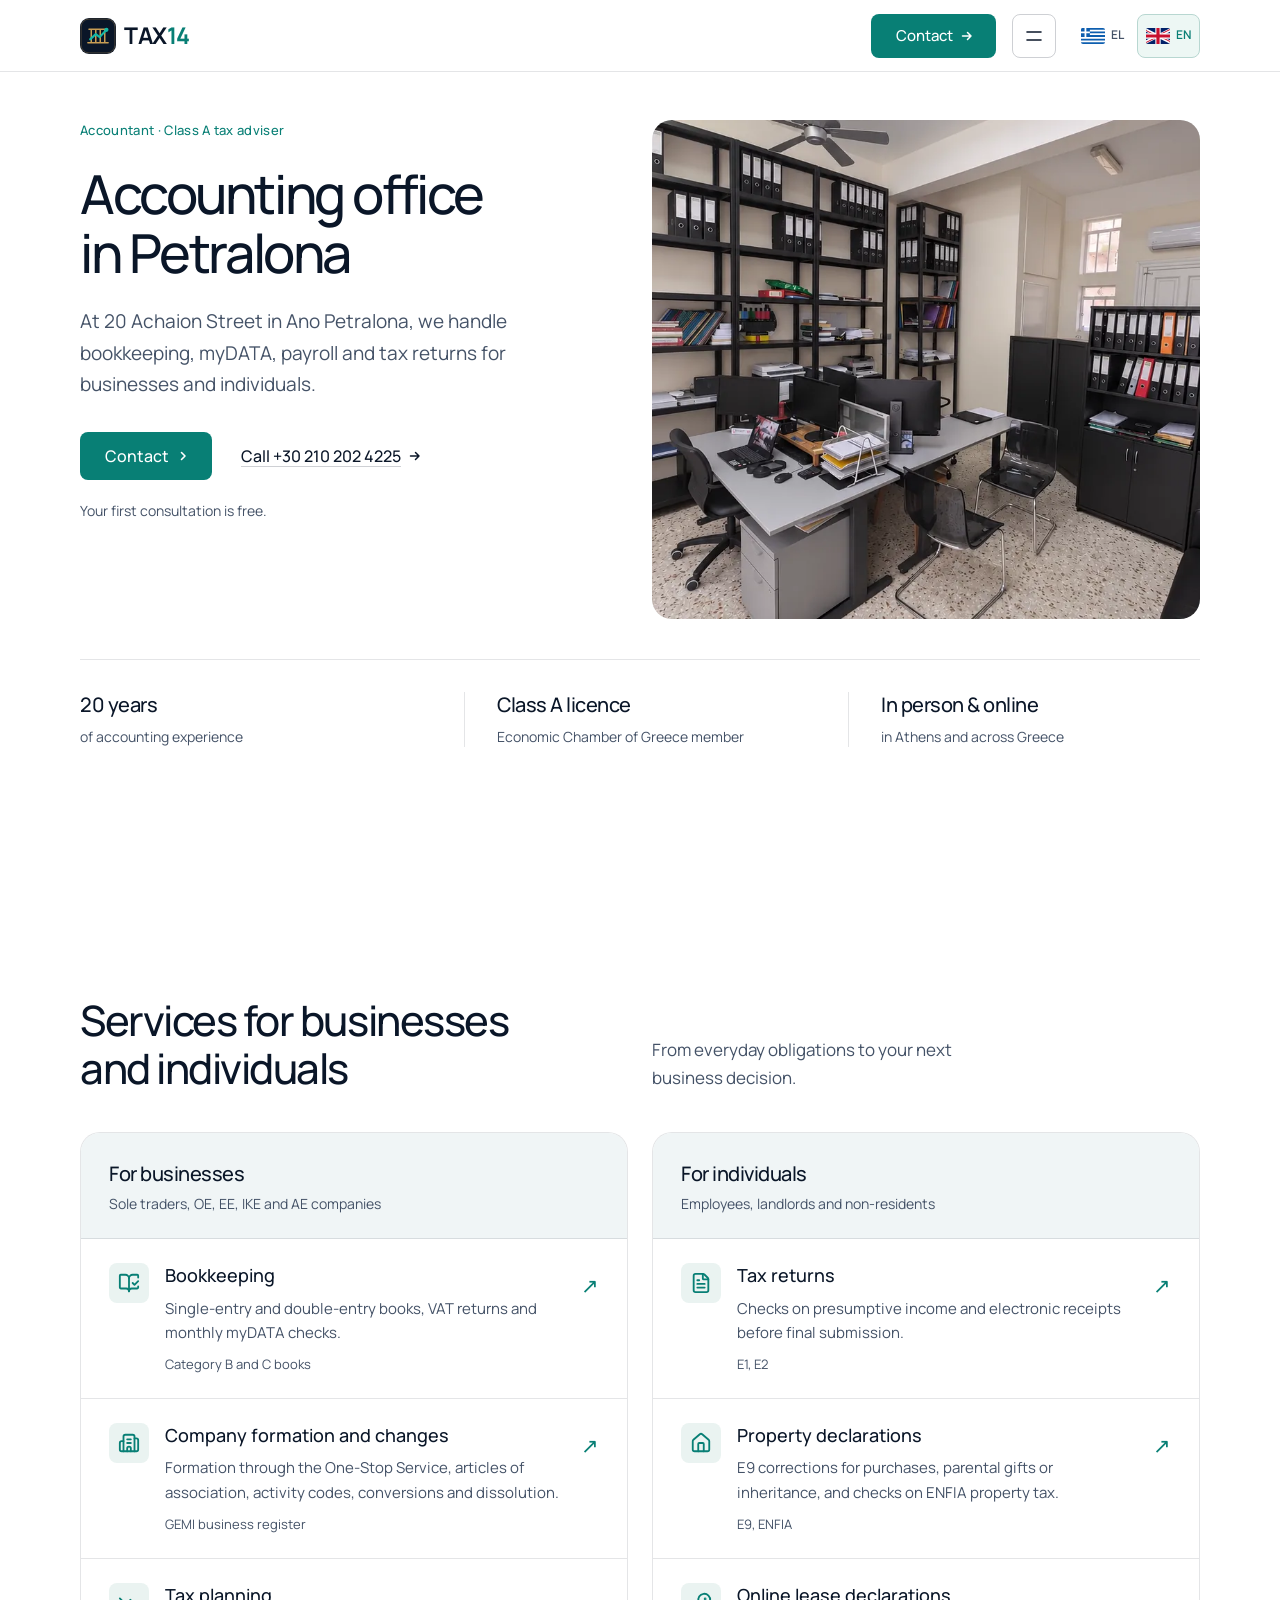
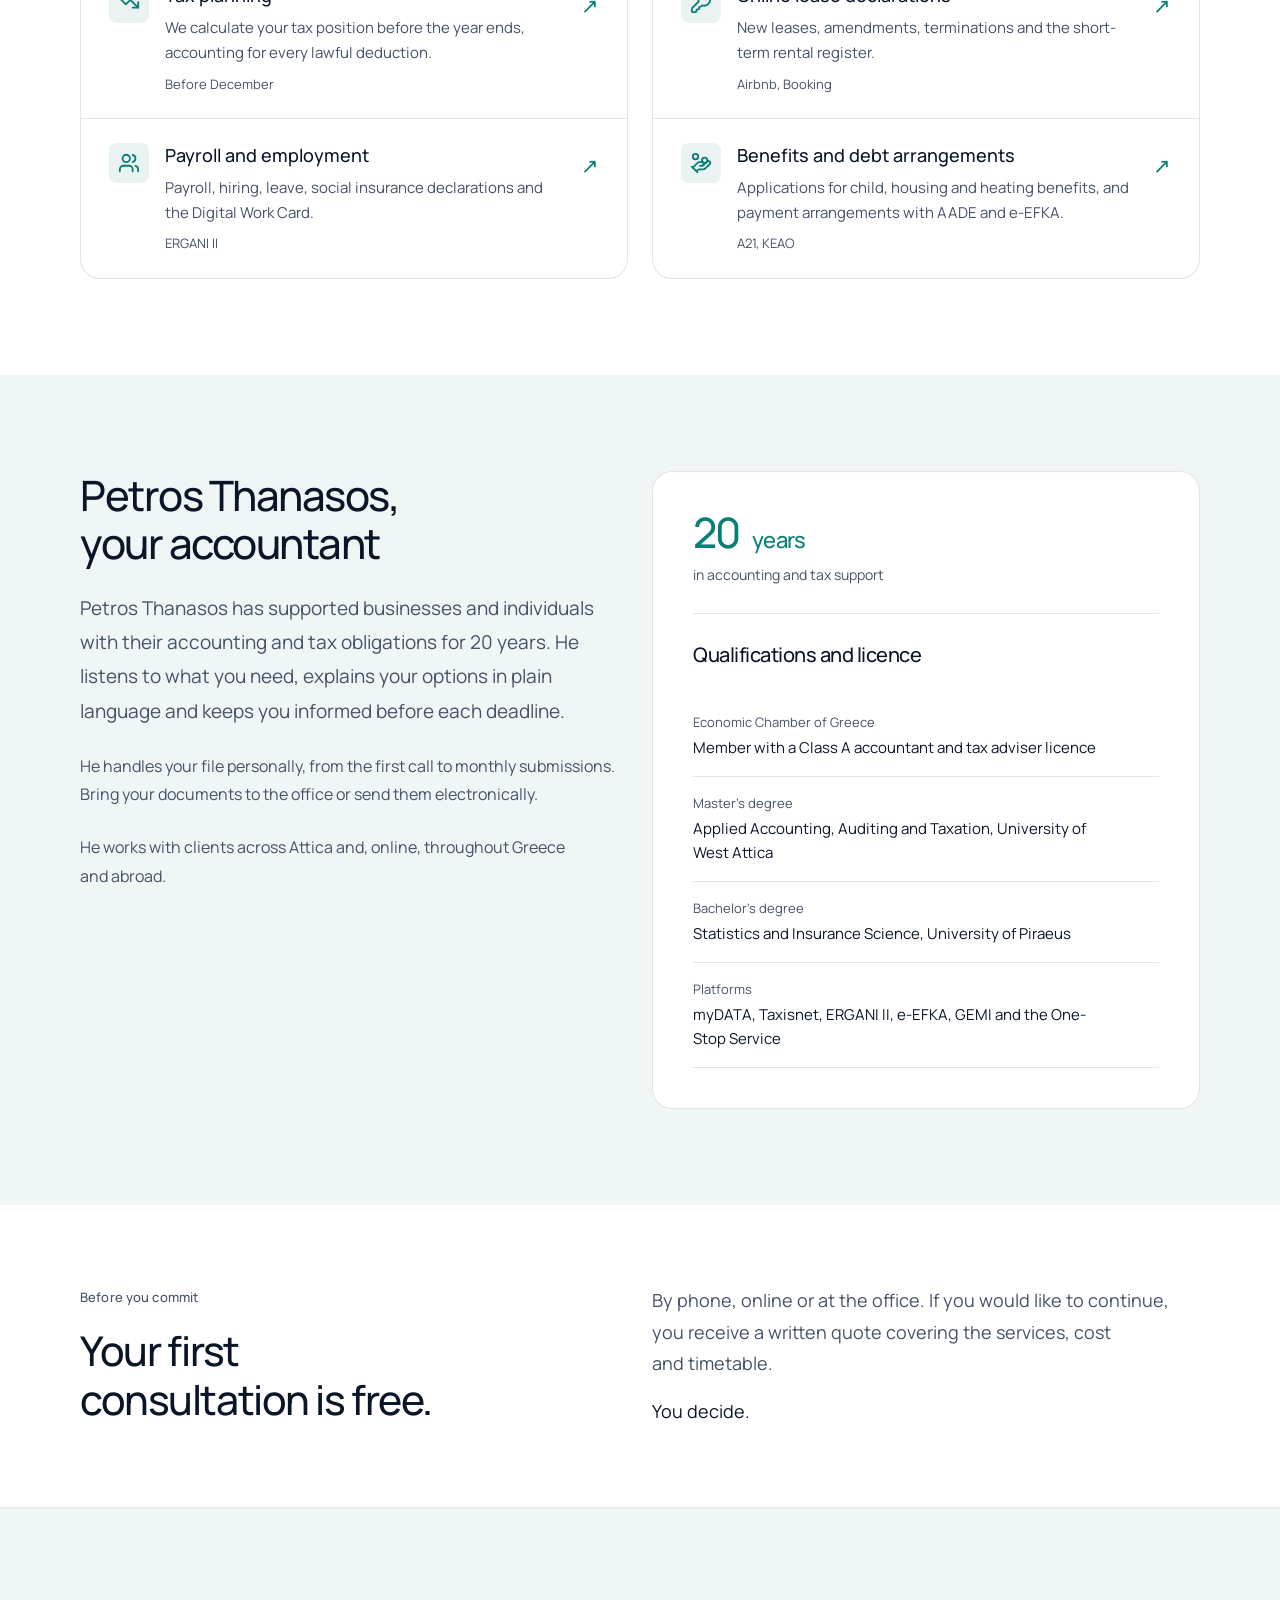
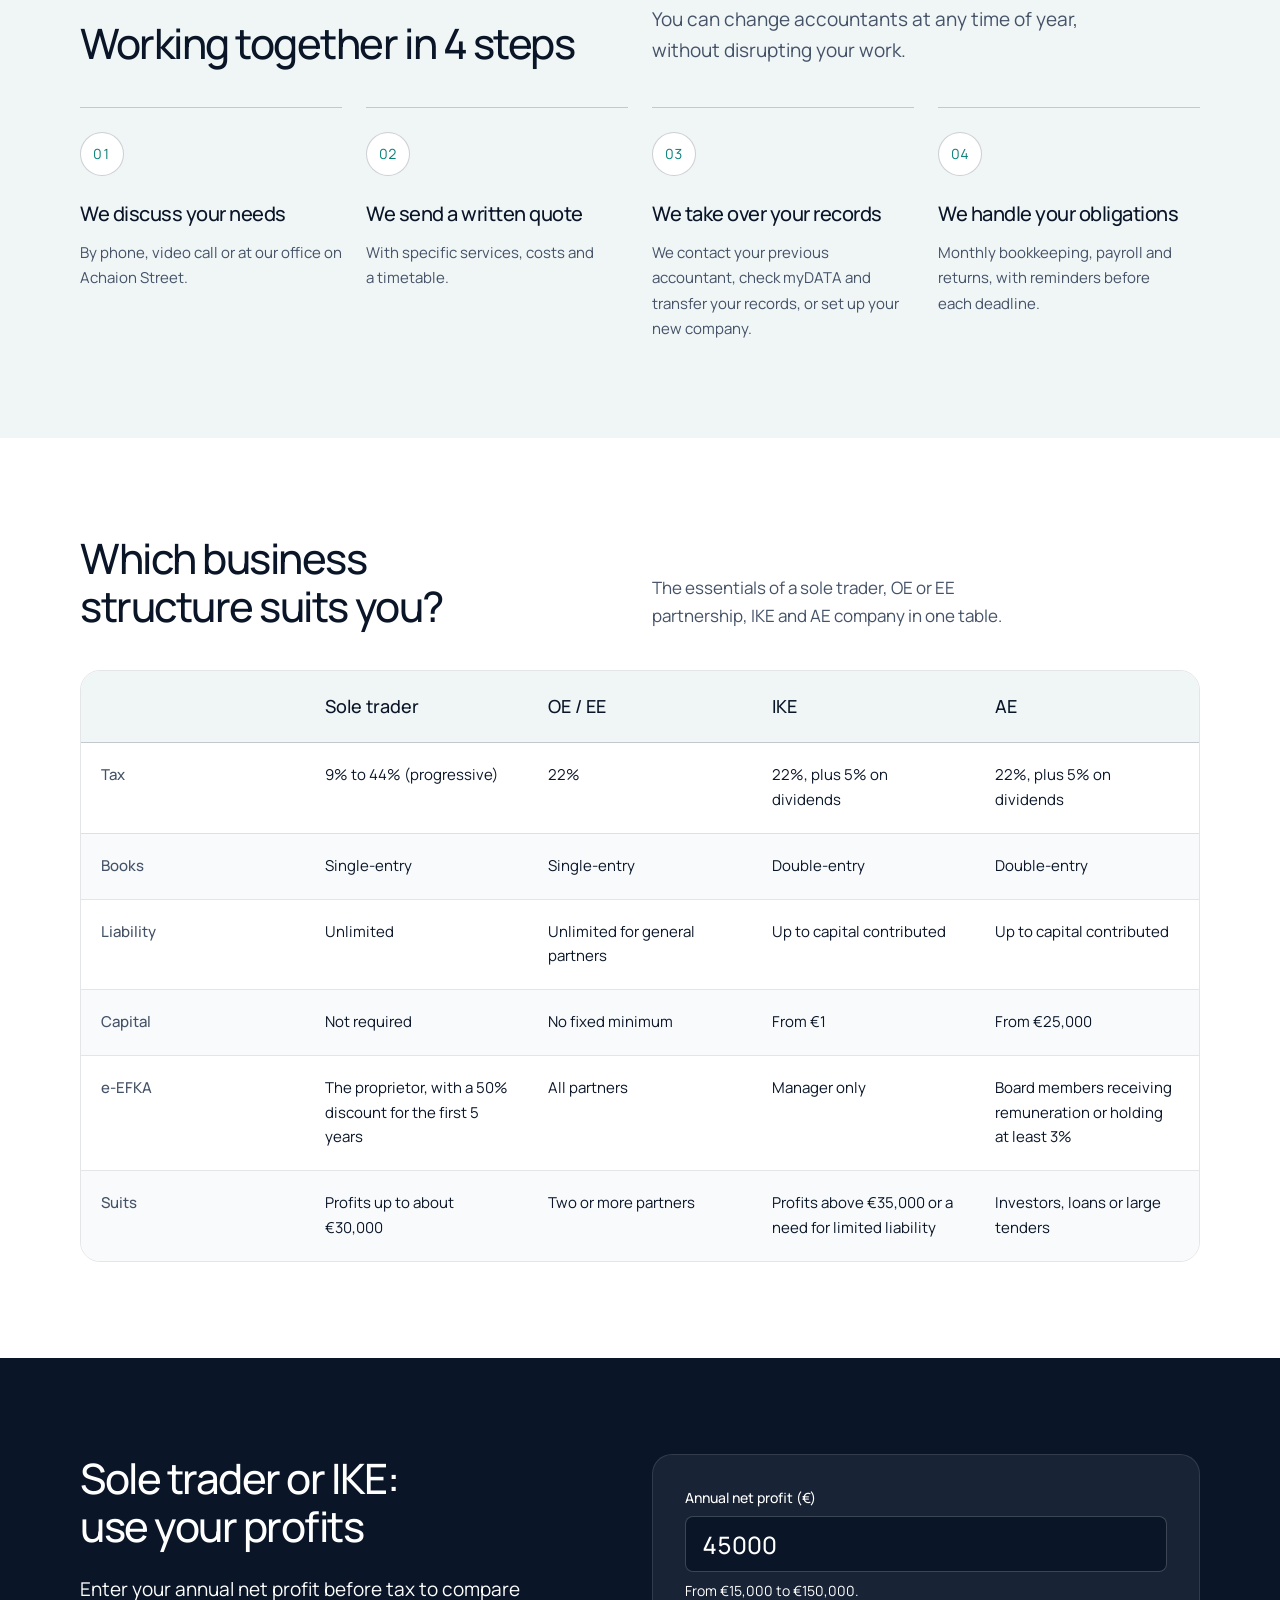
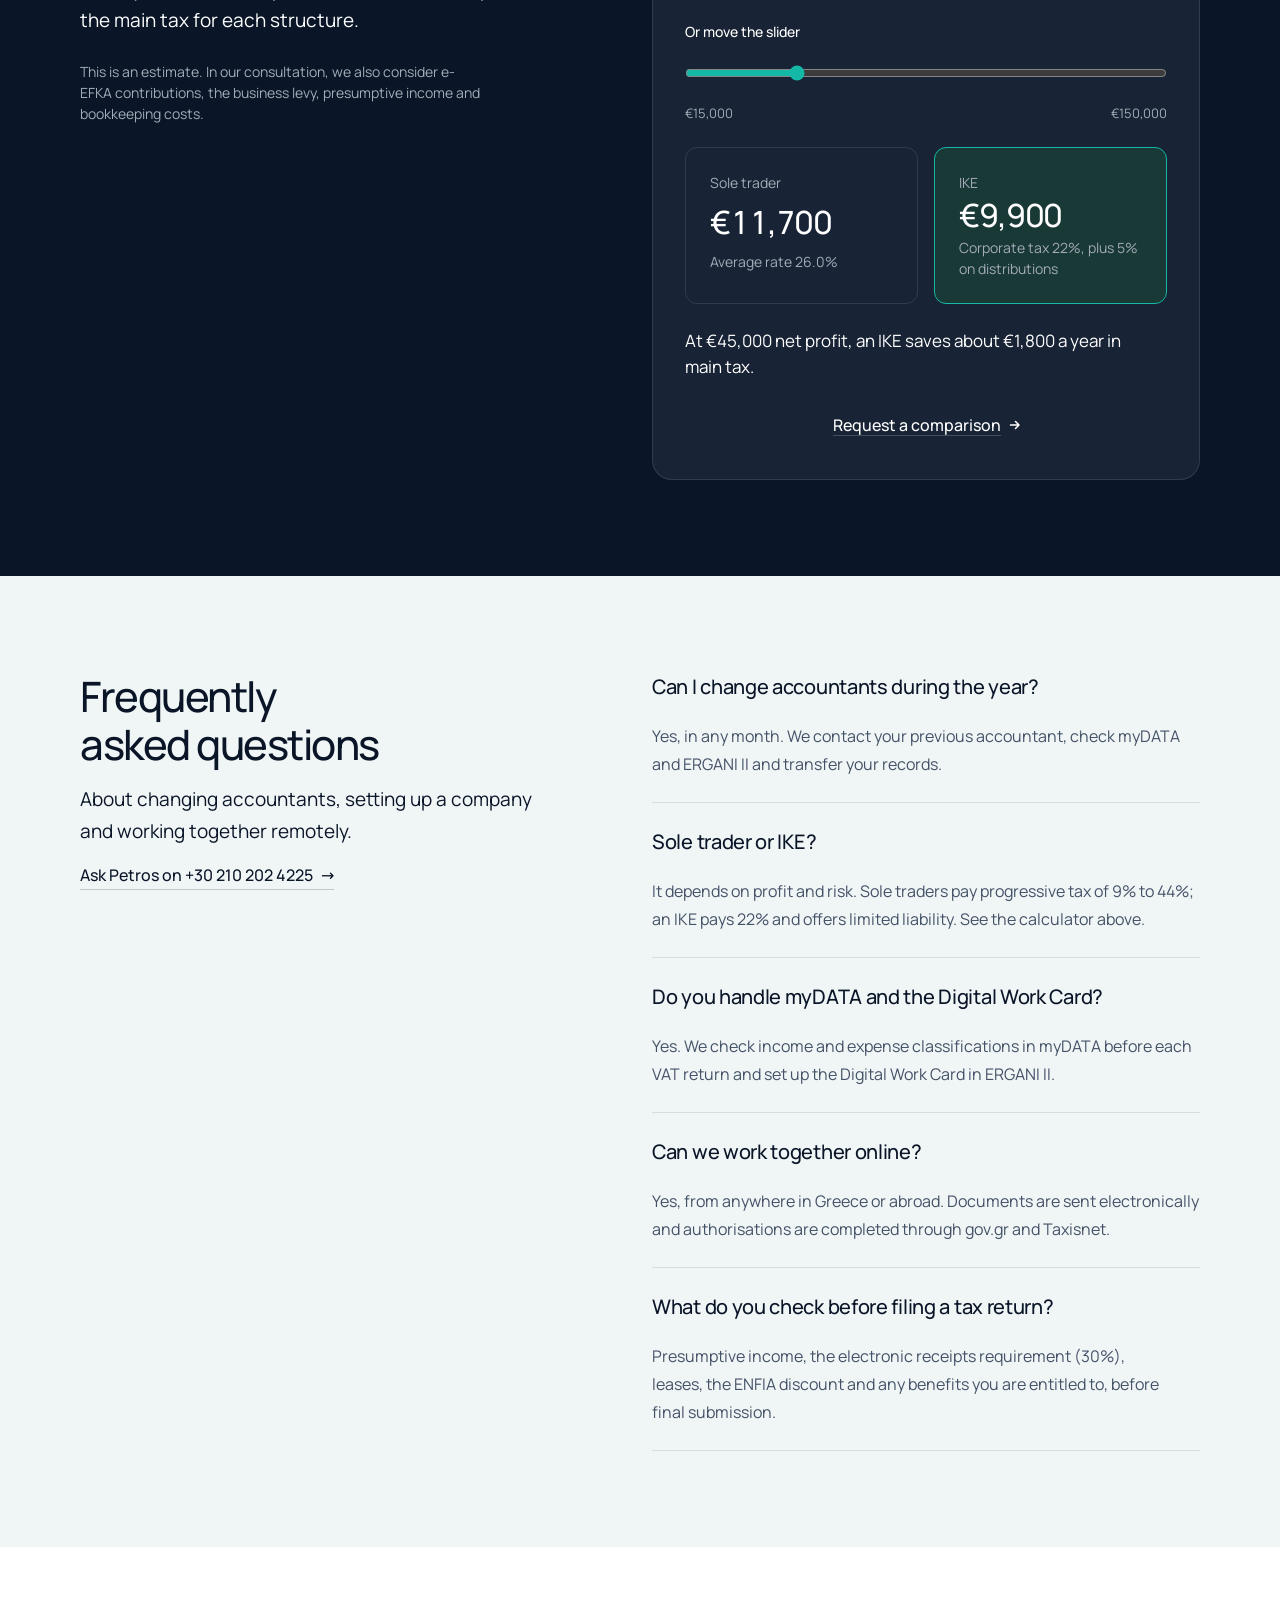
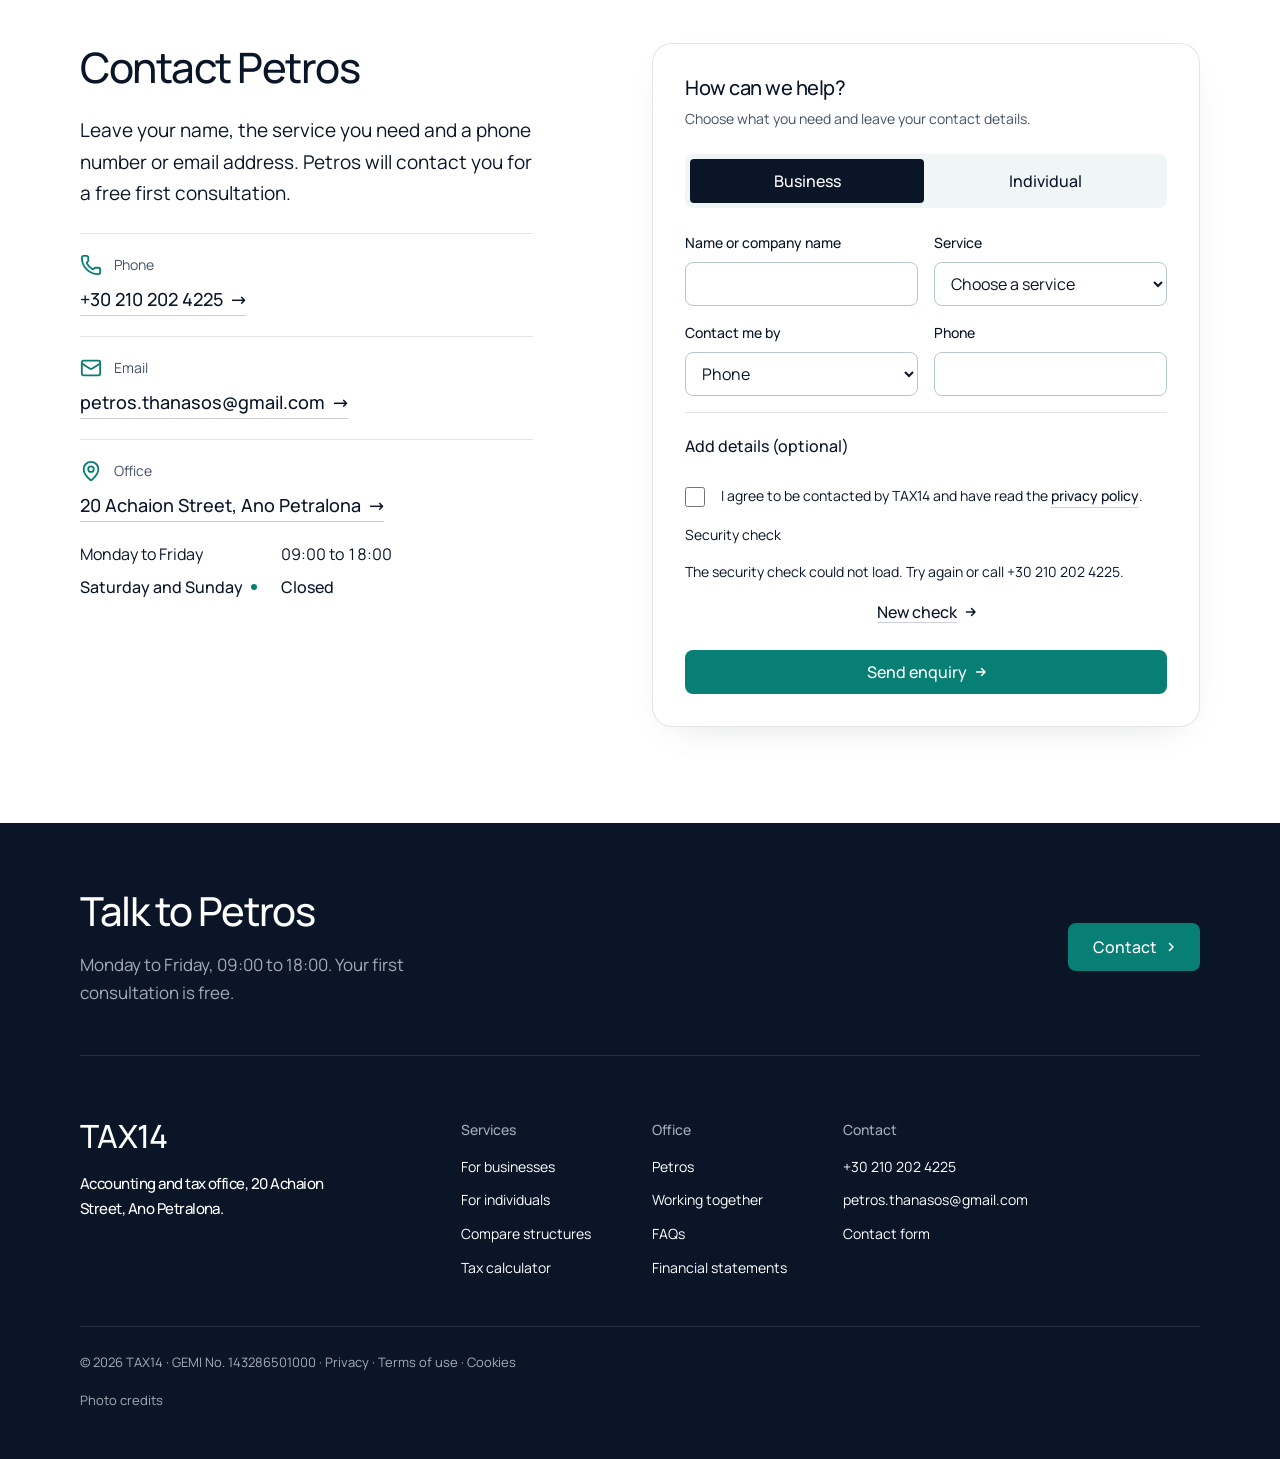
==== commit 20af1c9c: "Replace hero photo with the office interior and name Petros Thanasos - Hero now shows the TAX14 offi" ====
--- a/en/index.html
+++ b/en/index.html
@@ -39,12 +39,12 @@
 <link rel="stylesheet" href="/assets/kit/ui/cards.css?v=1">
 <link rel="stylesheet" href="/assets/kit/motion/motion.css?v=1">
 <link rel="stylesheet" href="/assets/kit/layout/layout.css?v=1">
-<link rel="stylesheet" href="/css/site.css?v=language1">
+<link rel="stylesheet" href="/css/site.css?v=office1">
 <script src="/js/head.js?v=1"></script>
 <link rel="modulepreload" href="/assets/kit/moments/moments.js">
 <link rel="modulepreload" href="/assets/kit/moments/lib.js">
 <link rel="modulepreload" href="/assets/kit/moments/word-highlight/moment.js">
-<link rel="preload" as="image" href="/assets/img/acropolis-1920.webp" imagesrcset="/assets/img/acropolis-960.webp 960w, /assets/img/acropolis-1280.webp 1280w, /assets/img/acropolis-1920.webp 1920w, /assets/img/acropolis-2560.webp 2560w, /assets/img/acropolis-3840.webp 3840w" imagesizes="(min-width: 1024px) 52vw, 100vw">
+<link rel="preload" as="image" href="/assets/img/office-1086.webp" imagesrcset="/assets/img/office-640.webp 640w, /assets/img/office-960.webp 960w, /assets/img/office-1086.webp 1086w" imagesizes="(min-width: 1024px) 52vw, 100vw" fetchpriority="high">
 
 <script type="application/ld+json">
 {
@@ -61,7 +61,10 @@
       "description": "Accounting and tax office in Ano Petralona, Athens, with 20 years of experience. Bookkeeping, company formation, myDATA, ERGANI II payroll and personal tax returns (E1, E2, E9, ENFIA).",
       "url": "https://tax14.gr/",
       "logo": "https://tax14.gr/assets/favicon.svg",
-      "image": "https://tax14.gr/assets/og-image.png",
+      "image": [
+        "https://tax14.gr/assets/og-image.png",
+        "https://tax14.gr/assets/img/office-1086.webp"
+      ],
       "telephone": "+30-210-202-4225",
       "email": "petros.thanasos@gmail.com",
       "identifier": {
@@ -69,11 +72,22 @@
         "propertyID": "GEMI",
         "value": "143286501000"
       },
+      "geo": {
+        "@type": "GeoCoordinates",
+        "latitude": 37.968365,
+        "longitude": 23.71135
+      },
       "hasMap": "https://maps.app.goo.gl/hke93yHojwCLQBmC6",
       "knowsLanguage": [
         "el",
         "en"
       ],
+      "founder": {
+        "@id": "https://tax14.gr/#petros"
+      },
+      "employee": {
+        "@id": "https://tax14.gr/#petros"
+      },
       "contactPoint": {
         "@type": "ContactPoint",
         "contactType": "customer service",
@@ -196,6 +210,37 @@
       }
     },
     {
+      "@type": "Person",
+      "@id": "https://tax14.gr/#petros",
+      "name": "Petros Thanasos",
+      "givenName": "Petros",
+      "familyName": "Thanasos",
+      "jobTitle": "Class A accountant and tax adviser",
+      "email": "petros.thanasos@gmail.com",
+      "telephone": "+30-210-202-4225",
+      "worksFor": {
+        "@id": "https://tax14.gr/#organization"
+      },
+      "memberOf": {
+        "@type": "Organization",
+        "name": "Economic Chamber of Greece"
+      },
+      "alumniOf": [
+        {
+          "@type": "CollegeOrUniversity",
+          "name": "University of West Attica"
+        },
+        {
+          "@type": "CollegeOrUniversity",
+          "name": "University of Piraeus"
+        }
+      ],
+      "knowsLanguage": [
+        "el",
+        "en"
+      ]
+    },
+    {
       "@type": "WebSite",
       "@id": "https://tax14.gr/#website",
       "url": "https://tax14.gr/",
@@ -262,8 +307,7 @@
 <!-- Accounting office: split photographic opening, content-height sections,
      navy calculator and footer, teal actions, Greek Manrope typography.
      The free-call statement uses the kit's word-highlight moment.
-     photograph: Acropolis of Athens from Philopappos Hill, A.Savin, Wikipedia,
-     via Wikimedia Commons, CC BY-SA 3.0; selected as the neighbourhood landmark -->
+     photograph: the TAX14 office interior, supplied by the owner -->
 
 <header class="nav">
   <div class="wrap nav__bar">
@@ -315,7 +359,7 @@
           <p class="hero__note">Your first consultation is free.</p>
         </div>
       </div>
-      <div class="hero__visual"><img class="hero__bg" src="/assets/img/acropolis-1920.webp" srcset="/assets/img/acropolis-960.webp 960w, /assets/img/acropolis-1280.webp 1280w, /assets/img/acropolis-1920.webp 1920w, /assets/img/acropolis-2560.webp 2560w, /assets/img/acropolis-3840.webp 3840w" sizes="(min-width: 1024px) 52vw, 100vw" width="1920" height="1200" alt="The Acropolis of Athens and the Parthenon, seen from Philopappos Hill" fetchpriority="high" decoding="async" data-source="library" data-subject="the neighbourhood landmark: Acropolis of Athens viewed from Philopappos Hill"></div>
+      <div class="hero__visual"><img class="hero__bg" src="/assets/img/office-1086.webp" srcset="/assets/img/office-640.webp 640w, /assets/img/office-960.webp 960w, /assets/img/office-1086.webp 1086w" sizes="(min-width: 1024px) 52vw, 100vw" width="1086" height="815" alt="Inside the TAX14 accounting office in Ano Petralona, with desks, computer screens and shelves of binders" fetchpriority="high" decoding="async" data-source="owner" data-subject="the TAX14 office interior at Achaion 20, Ano Petralona"></div>
       <dl class="hero__proof">
         <div><dt>20 years</dt><dd>of accounting experience</dd></div>
         <div><dt>Class A licence</dt><dd>Economic Chamber of Greece member</dd></div>
@@ -357,8 +401,8 @@
     <div class="wrap">
       <div class="grid grid--top">
         <div class="span-6 stack-5">
-          <h2 id="petros-h">Petros, your accountant</h2>
-          <p class="t-lead measure">Petros has supported businesses and individuals with their accounting and tax obligations for 20 years. He listens to what you need, explains your options in plain language and keeps you informed before each deadline.</p>
+          <h2 id="petros-h">Petros Thanasos, your accountant</h2>
+          <p class="t-lead measure">Petros Thanasos has supported businesses and individuals with their accounting and tax obligations for 20 years. He listens to what you need, explains your options in plain language and keeps you informed before each deadline.</p>
           <p class="measure">He handles your file personally, from the first call to monthly submissions. Bring your documents to the office or send them electronically.</p>
           <p class="measure">He works with clients across Attica and, online, throughout Greece and abroad.</p>
         </div>
@@ -625,7 +669,7 @@
       <div class="footer__legal">
         <span>© <span id="current-year">2026</span> TAX14 · GEMI No. 143286501000 · <a href="privacy.html">Privacy</a> · <a href="terms.html">Terms of use</a> · <a href="cookies.html">Cookies</a></span>
         <div class="socials"></div>
-        <a class="credits" href="credits.html">Photograph via Wikimedia Commons</a>
+        <a class="credits" href="credits.html">Photo credits</a>
       </div>
     </div>
   </div>
--- a/css/site.css
+++ b/css/site.css
@@ -294,7 +294,7 @@
 .hero--tax14 .btn-row .btn { min-height: 48px; }
 .hero--tax14 .hero__note { font-size: 14px; color: var(--muted); margin-top: 20px; }
 .hero__visual { height: clamp(440px, 39vw, 560px); min-width: 0; overflow: hidden; border-radius: var(--r-lg); background: var(--p-surface); }
-.hero__visual > .hero__bg { display: block; width: 100%; height: 100%; object-fit: cover; object-position: 58% 45%; }
+.hero__visual > .hero__bg { display: block; width: 100%; height: 100%; object-fit: cover; object-position: 50% 50%; }
 .hero__proof { grid-column: 1 / -1; display: grid; grid-template-columns: repeat(3, 1fr); gap: 32px; margin: 0; padding-top: 32px; border-top: 1px solid var(--line); }
 .hero__proof > div { display: grid; gap: 8px; }
 .hero__proof > div + div { border-left: 1px solid var(--line); padding-left: 32px; }
@@ -341,7 +341,7 @@
   .hero--tax14 h1 { font-size: 52px; max-width: 20ch; }
   .hero--tax14 .btn-row { flex-direction: row; align-items: center; }
   .hero__visual { height: clamp(280px, 45vw, 440px); }
-  .hero__visual > .hero__bg { object-position: 58% 38%; }
+  .hero__visual > .hero__bg { object-position: 50% 62%; }
   .hero__proof { gap: 20px; }
   .hero__proof > div + div { padding-left: 20px; }
   .hero__proof dt { font-size: 18px; }
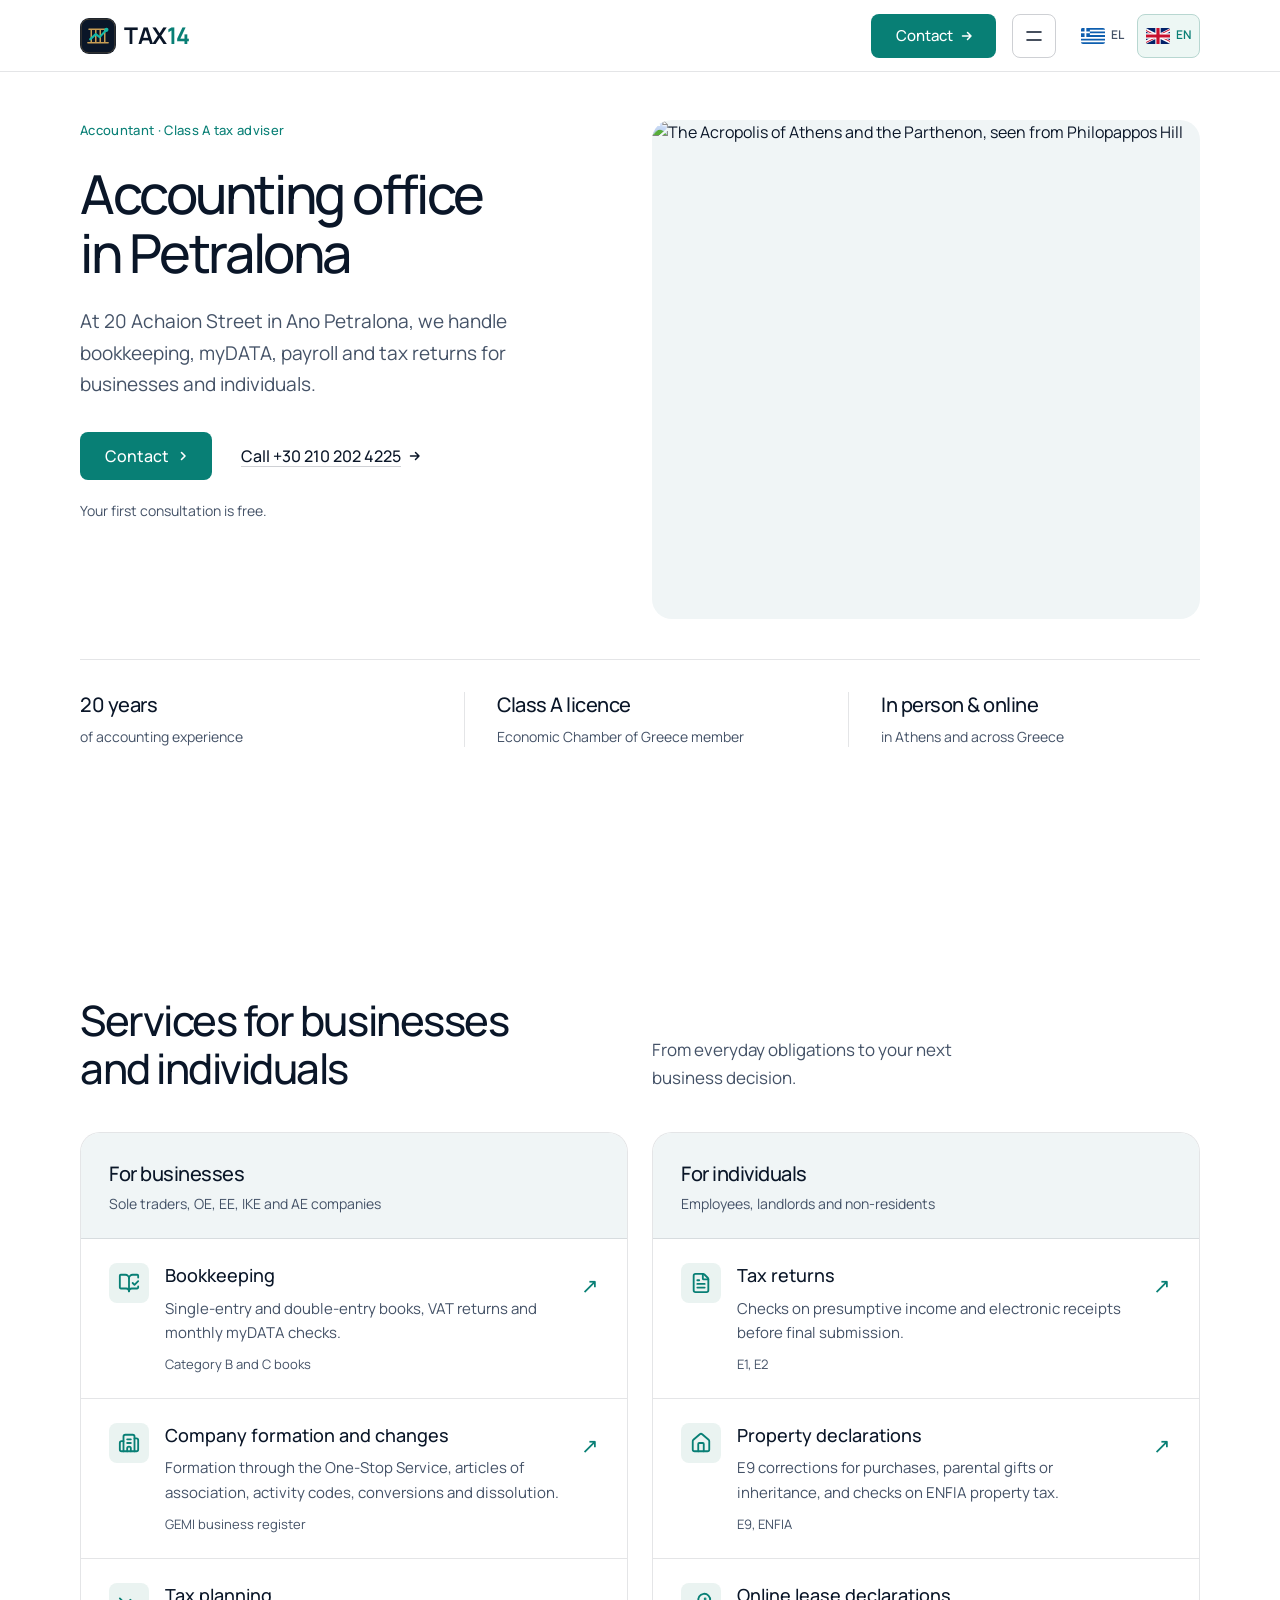
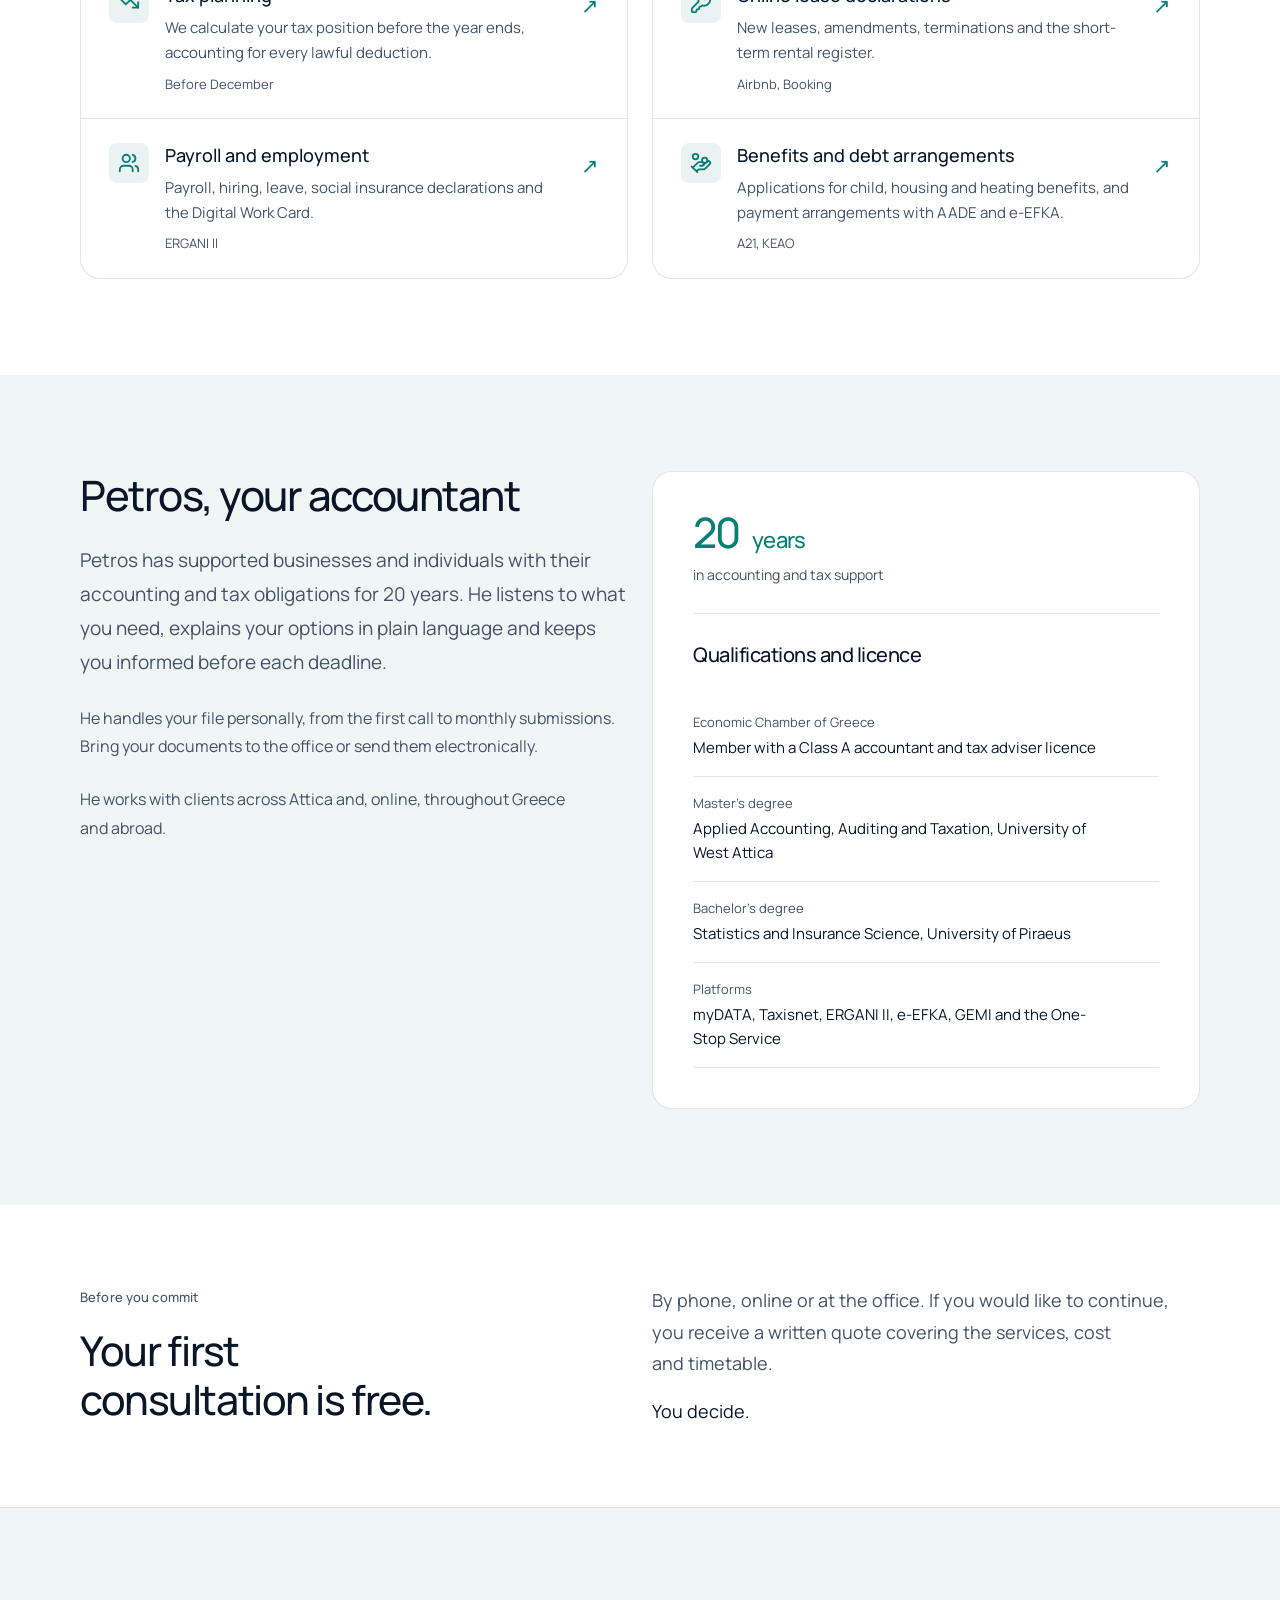
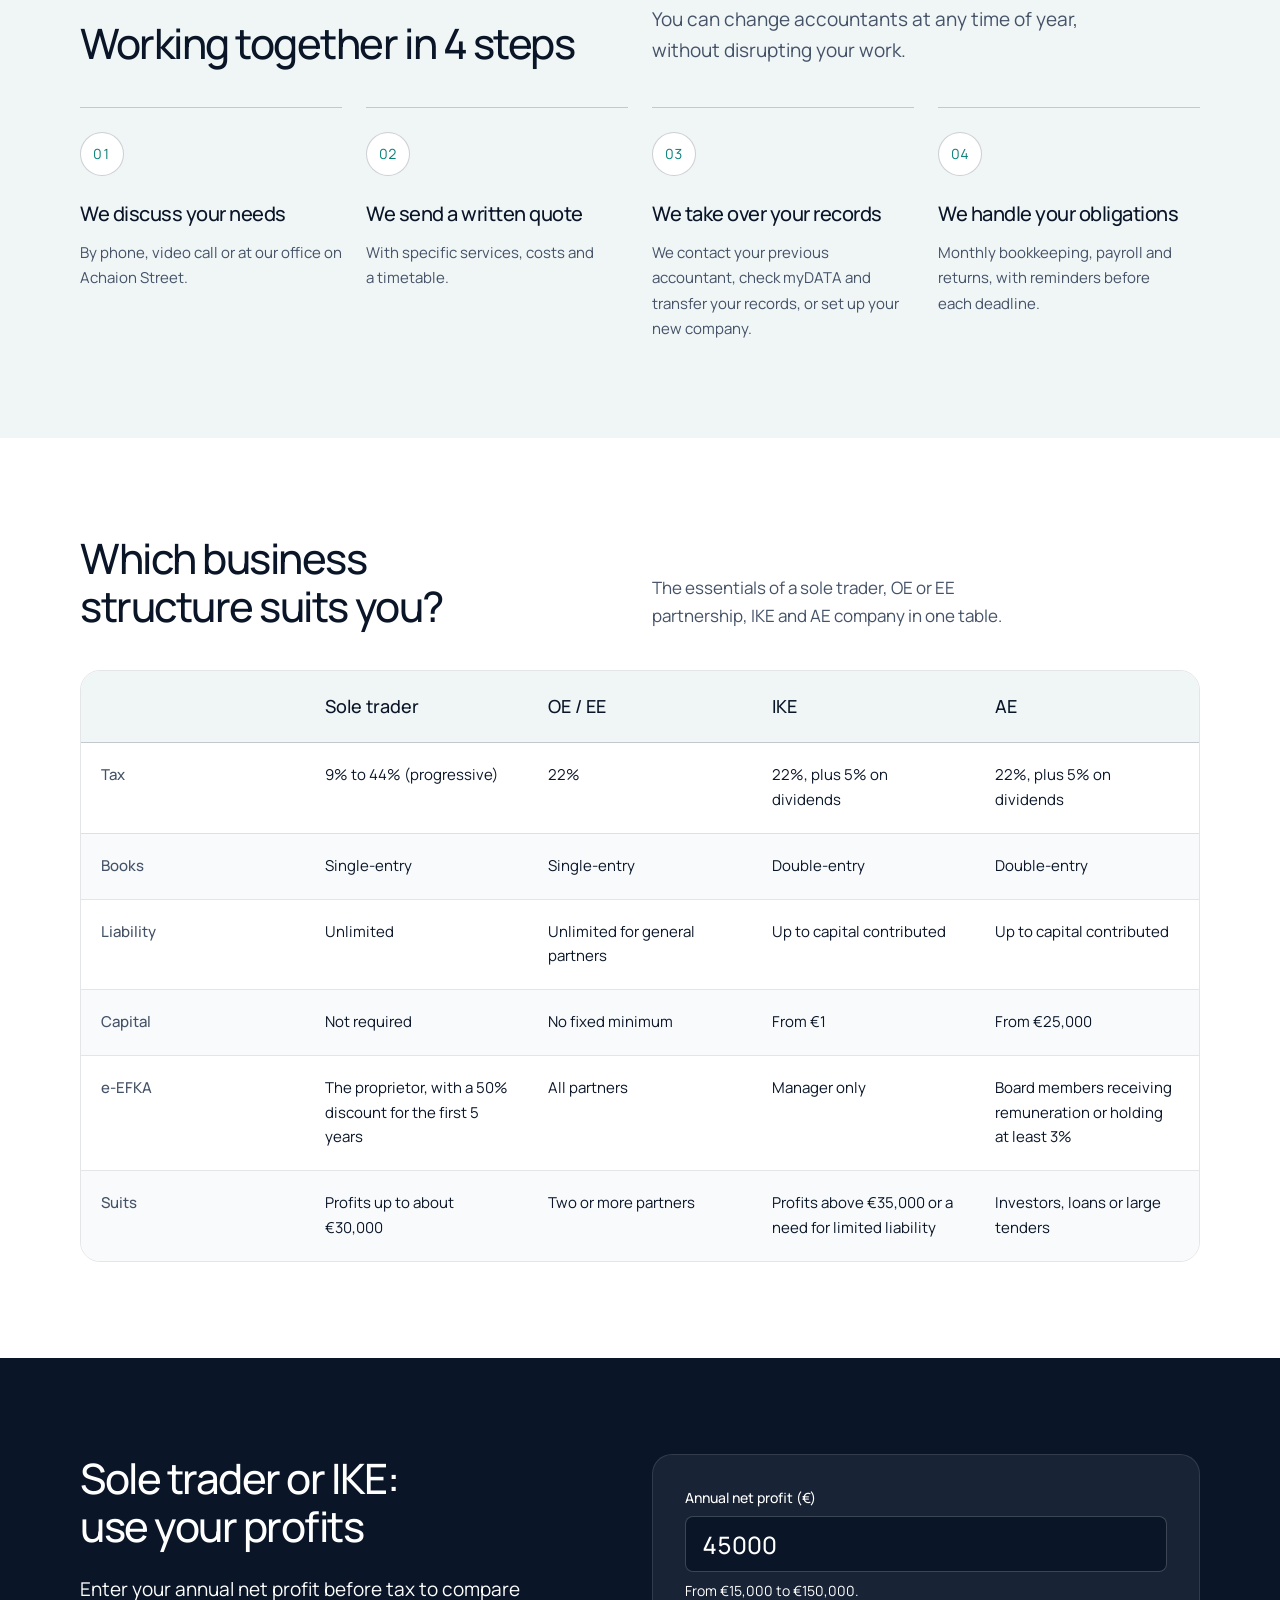
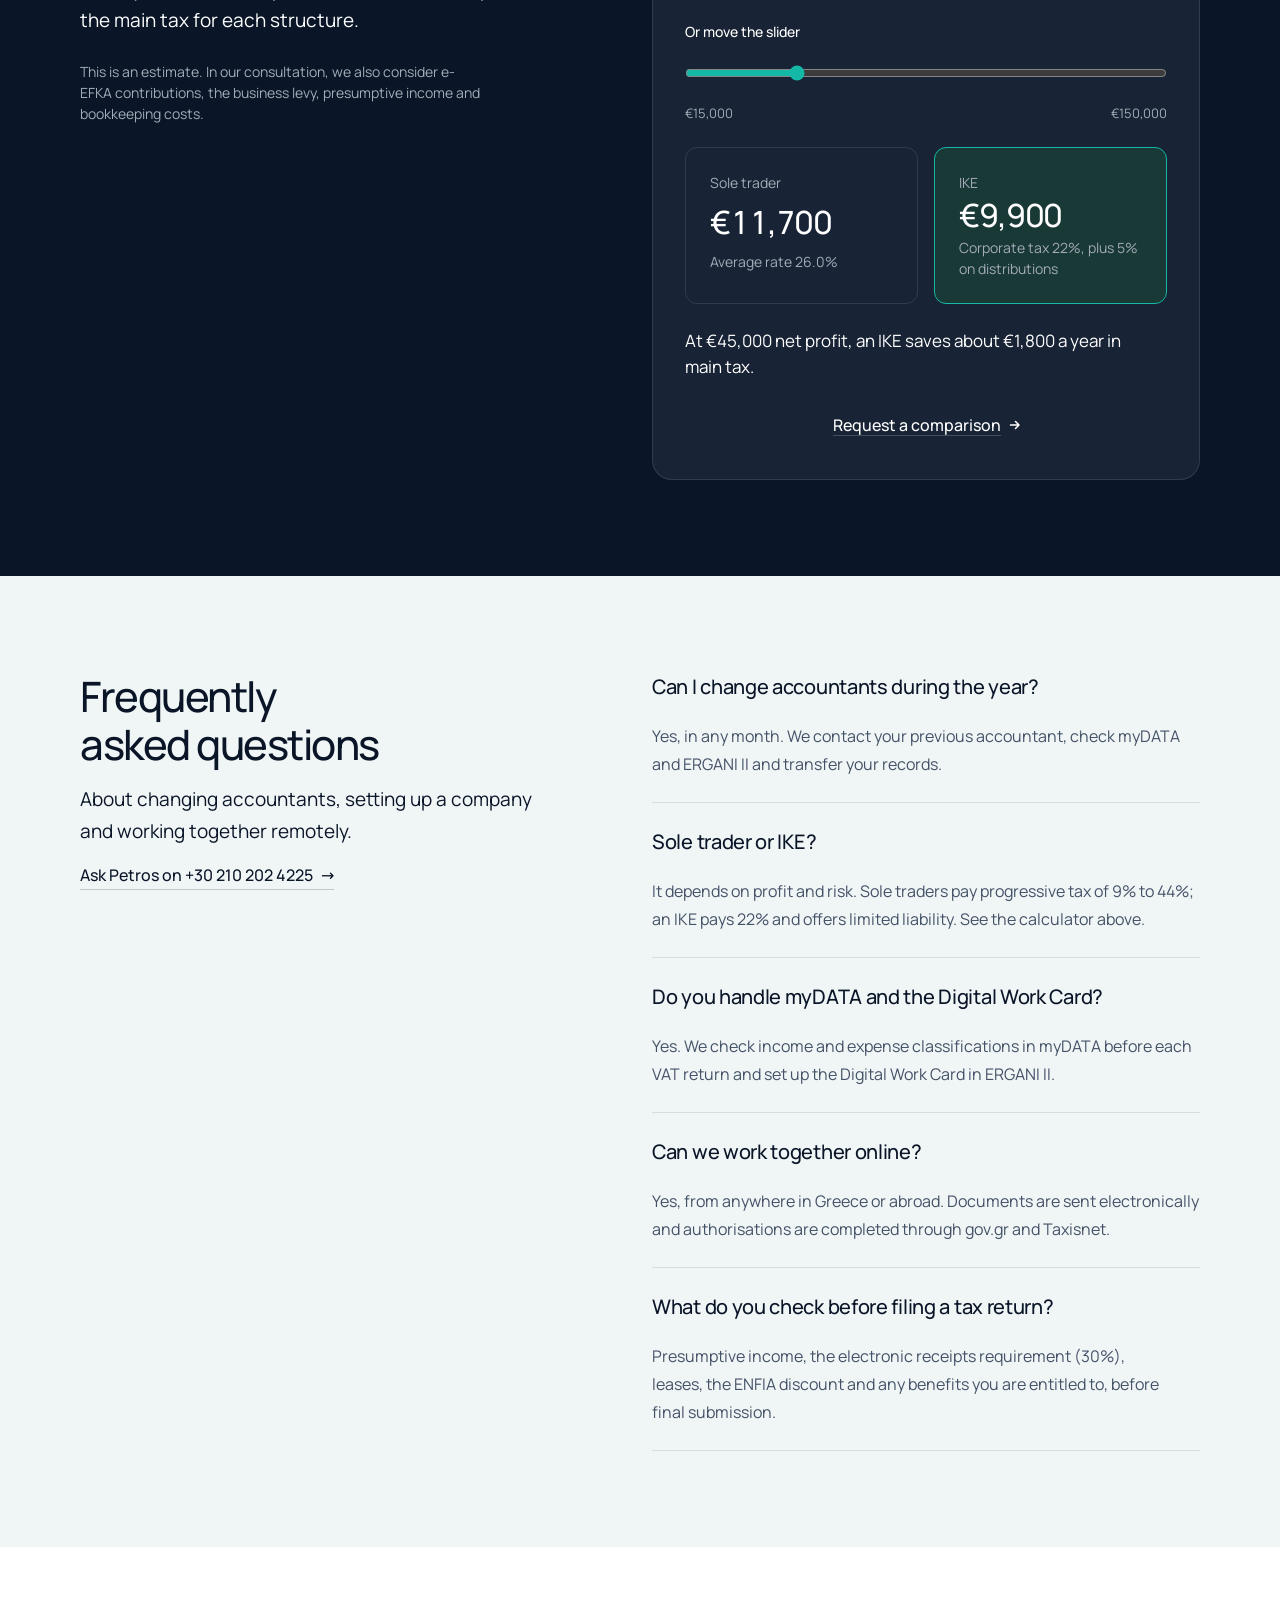
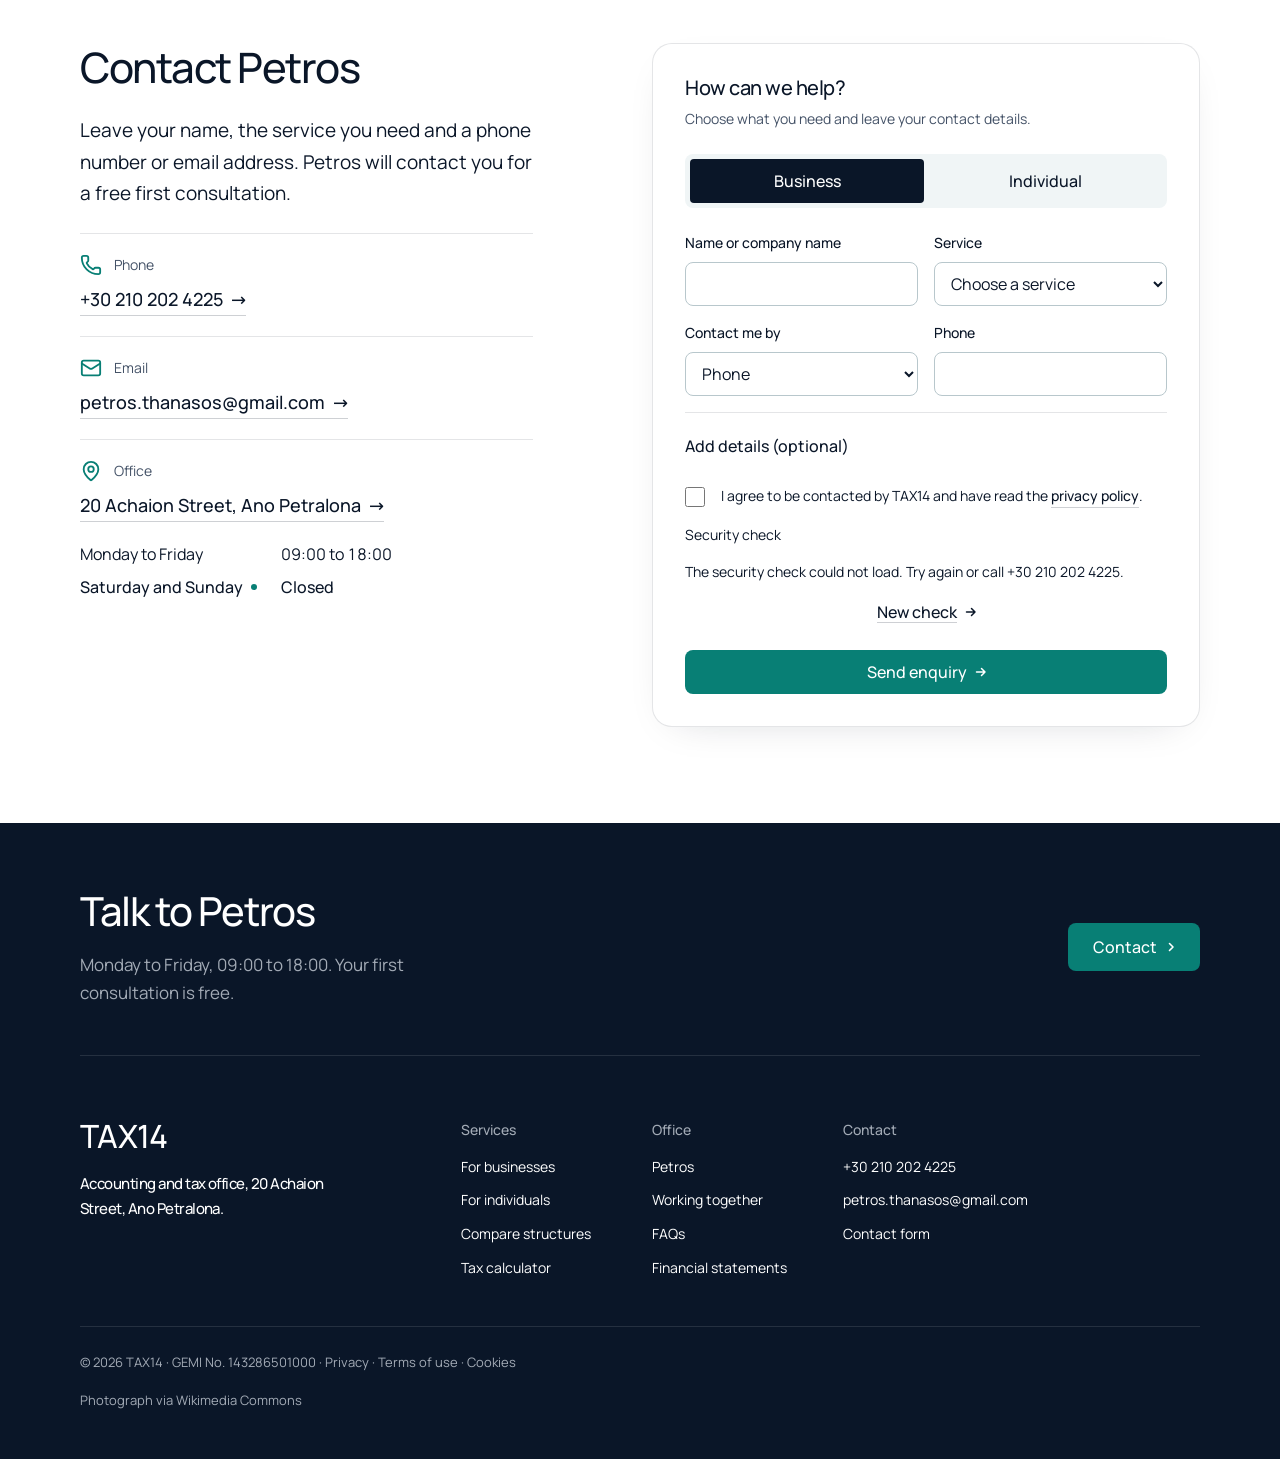
==== commit 5bd1c3d8: "SEO audit: canonical redirects, clean internal links, richer structured data (#2) * SEO quick fixes:" ====
--- a/en/index.html
+++ b/en/index.html
@@ -39,12 +39,12 @@
 <link rel="stylesheet" href="/assets/kit/ui/cards.css?v=1">
 <link rel="stylesheet" href="/assets/kit/motion/motion.css?v=1">
 <link rel="stylesheet" href="/assets/kit/layout/layout.css?v=1">
-<link rel="stylesheet" href="/css/site.css?v=office1">
+<link rel="stylesheet" href="/css/site.css?v=language1">
 <script src="/js/head.js?v=1"></script>
 <link rel="modulepreload" href="/assets/kit/moments/moments.js">
 <link rel="modulepreload" href="/assets/kit/moments/lib.js">
 <link rel="modulepreload" href="/assets/kit/moments/word-highlight/moment.js">
-<link rel="preload" as="image" href="/assets/img/office-1086.webp" imagesrcset="/assets/img/office-640.webp 640w, /assets/img/office-960.webp 960w, /assets/img/office-1086.webp 1086w" imagesizes="(min-width: 1024px) 52vw, 100vw" fetchpriority="high">
+<link rel="preload" as="image" href="/assets/img/acropolis-1920.webp" imagesrcset="/assets/img/acropolis-960.webp 960w, /assets/img/acropolis-1280.webp 1280w, /assets/img/acropolis-1920.webp 1920w, /assets/img/acropolis-2560.webp 2560w, /assets/img/acropolis-3840.webp 3840w" imagesizes="(min-width: 1024px) 52vw, 100vw">
 
 <script type="application/ld+json">
 {
@@ -61,10 +61,7 @@
       "description": "Accounting and tax office in Ano Petralona, Athens, with 20 years of experience. Bookkeeping, company formation, myDATA, ERGANI II payroll and personal tax returns (E1, E2, E9, ENFIA).",
       "url": "https://tax14.gr/",
       "logo": "https://tax14.gr/assets/favicon.svg",
-      "image": [
-        "https://tax14.gr/assets/og-image.png",
-        "https://tax14.gr/assets/img/office-1086.webp"
-      ],
+      "image": "https://tax14.gr/assets/og-image.png",
       "telephone": "+30-210-202-4225",
       "email": "petros.thanasos@gmail.com",
       "identifier": {
@@ -82,12 +79,6 @@
         "el",
         "en"
       ],
-      "founder": {
-        "@id": "https://tax14.gr/#petros"
-      },
-      "employee": {
-        "@id": "https://tax14.gr/#petros"
-      },
       "contactPoint": {
         "@type": "ContactPoint",
         "contactType": "customer service",
@@ -210,37 +201,6 @@
       }
     },
     {
-      "@type": "Person",
-      "@id": "https://tax14.gr/#petros",
-      "name": "Petros Thanasos",
-      "givenName": "Petros",
-      "familyName": "Thanasos",
-      "jobTitle": "Class A accountant and tax adviser",
-      "email": "petros.thanasos@gmail.com",
-      "telephone": "+30-210-202-4225",
-      "worksFor": {
-        "@id": "https://tax14.gr/#organization"
-      },
-      "memberOf": {
-        "@type": "Organization",
-        "name": "Economic Chamber of Greece"
-      },
-      "alumniOf": [
-        {
-          "@type": "CollegeOrUniversity",
-          "name": "University of West Attica"
-        },
-        {
-          "@type": "CollegeOrUniversity",
-          "name": "University of Piraeus"
-        }
-      ],
-      "knowsLanguage": [
-        "el",
-        "en"
-      ]
-    },
-    {
       "@type": "WebSite",
       "@id": "https://tax14.gr/#website",
       "url": "https://tax14.gr/",
@@ -307,7 +267,8 @@
 <!-- Accounting office: split photographic opening, content-height sections,
      navy calculator and footer, teal actions, Greek Manrope typography.
      The free-call statement uses the kit's word-highlight moment.
-     photograph: the TAX14 office interior, supplied by the owner -->
+     photograph: Acropolis of Athens from Philopappos Hill, A.Savin, Wikipedia,
+     via Wikimedia Commons, CC BY-SA 3.0; selected as the neighbourhood landmark -->
 
 <header class="nav">
   <div class="wrap nav__bar">
@@ -359,7 +320,7 @@
           <p class="hero__note">Your first consultation is free.</p>
         </div>
       </div>
-      <div class="hero__visual"><img class="hero__bg" src="/assets/img/office-1086.webp" srcset="/assets/img/office-640.webp 640w, /assets/img/office-960.webp 960w, /assets/img/office-1086.webp 1086w" sizes="(min-width: 1024px) 52vw, 100vw" width="1086" height="815" alt="Inside the TAX14 accounting office in Ano Petralona, with desks, computer screens and shelves of binders" fetchpriority="high" decoding="async" data-source="owner" data-subject="the TAX14 office interior at Achaion 20, Ano Petralona"></div>
+      <div class="hero__visual"><img class="hero__bg" src="/assets/img/acropolis-1920.webp" srcset="/assets/img/acropolis-960.webp 960w, /assets/img/acropolis-1280.webp 1280w, /assets/img/acropolis-1920.webp 1920w, /assets/img/acropolis-2560.webp 2560w, /assets/img/acropolis-3840.webp 3840w" sizes="(min-width: 1024px) 52vw, 100vw" width="1920" height="1200" alt="The Acropolis of Athens and the Parthenon, seen from Philopappos Hill" fetchpriority="high" decoding="async" data-source="library" data-subject="the neighbourhood landmark: Acropolis of Athens viewed from Philopappos Hill"></div>
       <dl class="hero__proof">
         <div><dt>20 years</dt><dd>of accounting experience</dd></div>
         <div><dt>Class A licence</dt><dd>Economic Chamber of Greece member</dd></div>
@@ -401,8 +362,8 @@
     <div class="wrap">
       <div class="grid grid--top">
         <div class="span-6 stack-5">
-          <h2 id="petros-h">Petros Thanasos, your accountant</h2>
-          <p class="t-lead measure">Petros Thanasos has supported businesses and individuals with their accounting and tax obligations for 20 years. He listens to what you need, explains your options in plain language and keeps you informed before each deadline.</p>
+          <h2 id="petros-h">Petros, your accountant</h2>
+          <p class="t-lead measure">Petros has supported businesses and individuals with their accounting and tax obligations for 20 years. He listens to what you need, explains your options in plain language and keeps you informed before each deadline.</p>
           <p class="measure">He handles your file personally, from the first call to monthly submissions. Bring your documents to the office or send them electronically.</p>
           <p class="measure">He works with clients across Attica and, online, throughout Greece and abroad.</p>
         </div>
@@ -669,7 +630,7 @@
       <div class="footer__legal">
         <span>© <span id="current-year">2026</span> TAX14 · GEMI No. 143286501000 · <a href="privacy.html">Privacy</a> · <a href="terms.html">Terms of use</a> · <a href="cookies.html">Cookies</a></span>
         <div class="socials"></div>
-        <a class="credits" href="credits.html">Photo credits</a>
+        <a class="credits" href="credits.html">Photograph via Wikimedia Commons</a>
       </div>
     </div>
   </div>
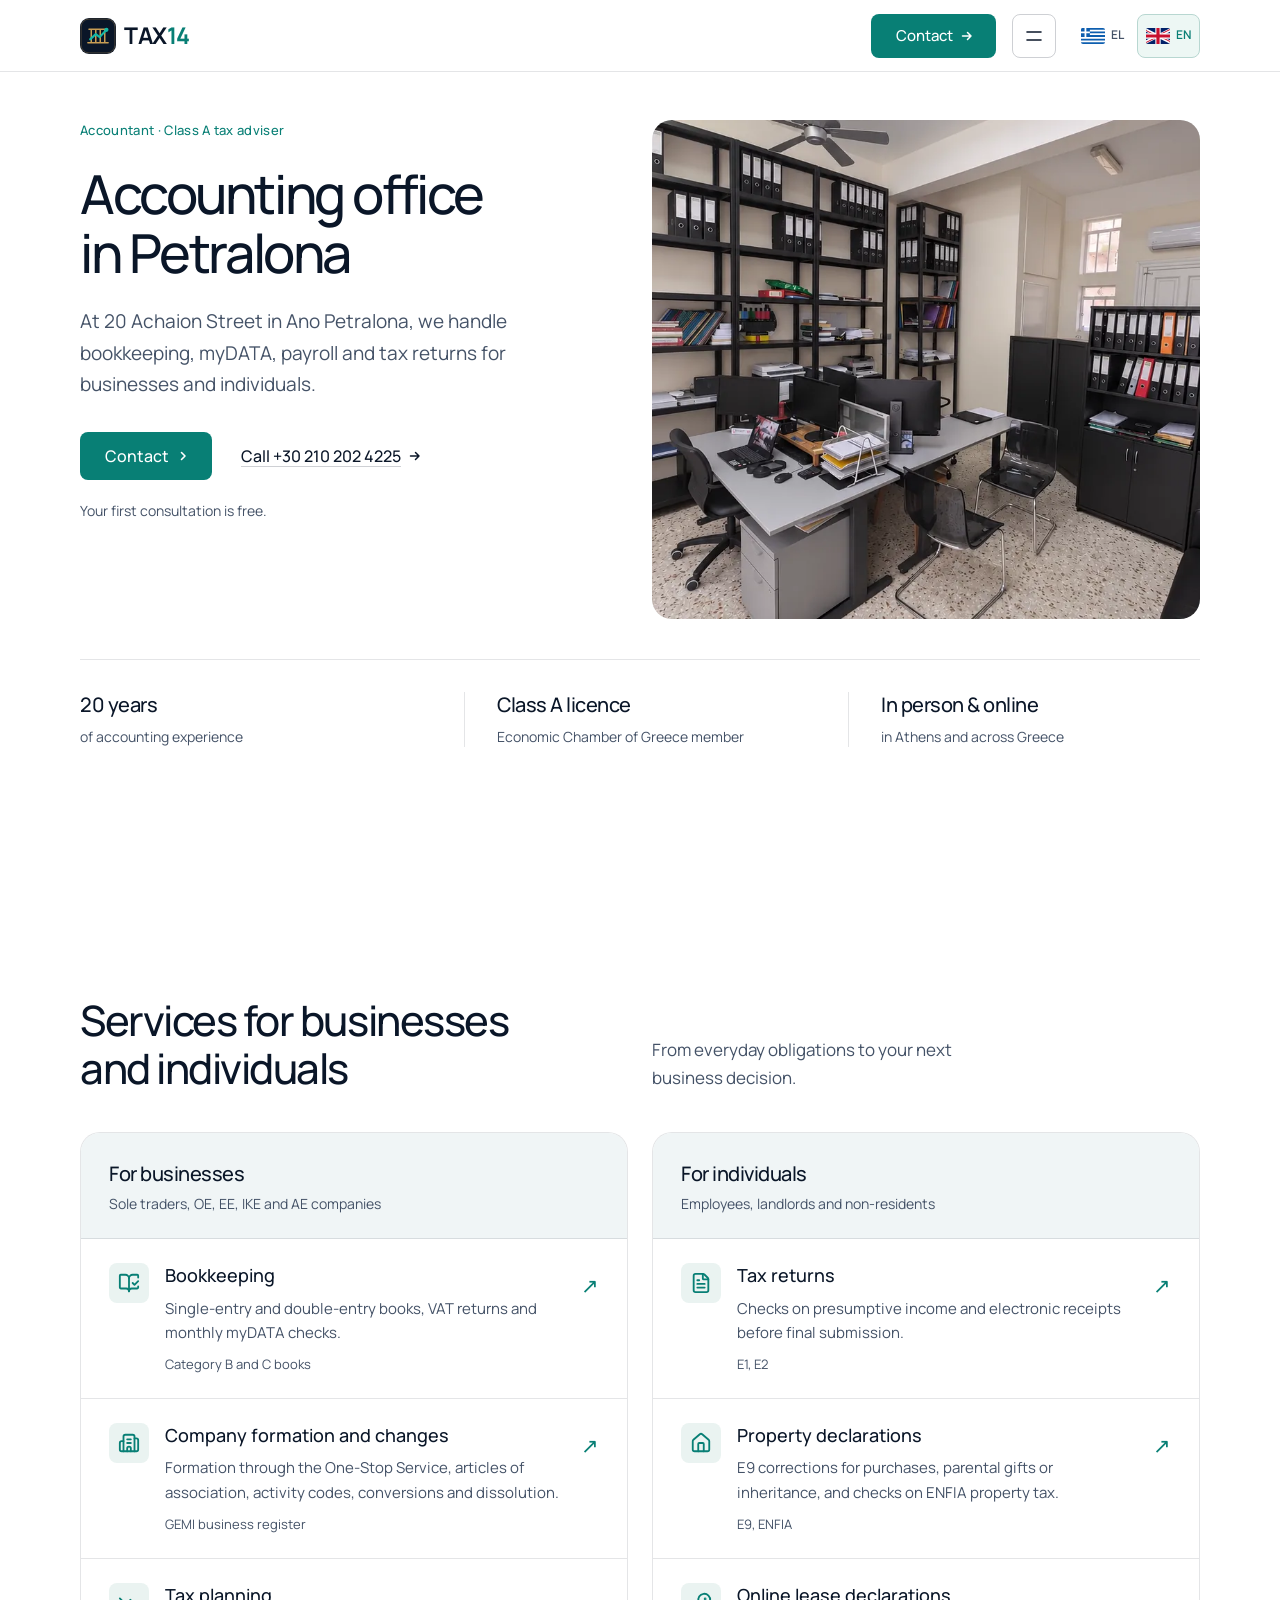
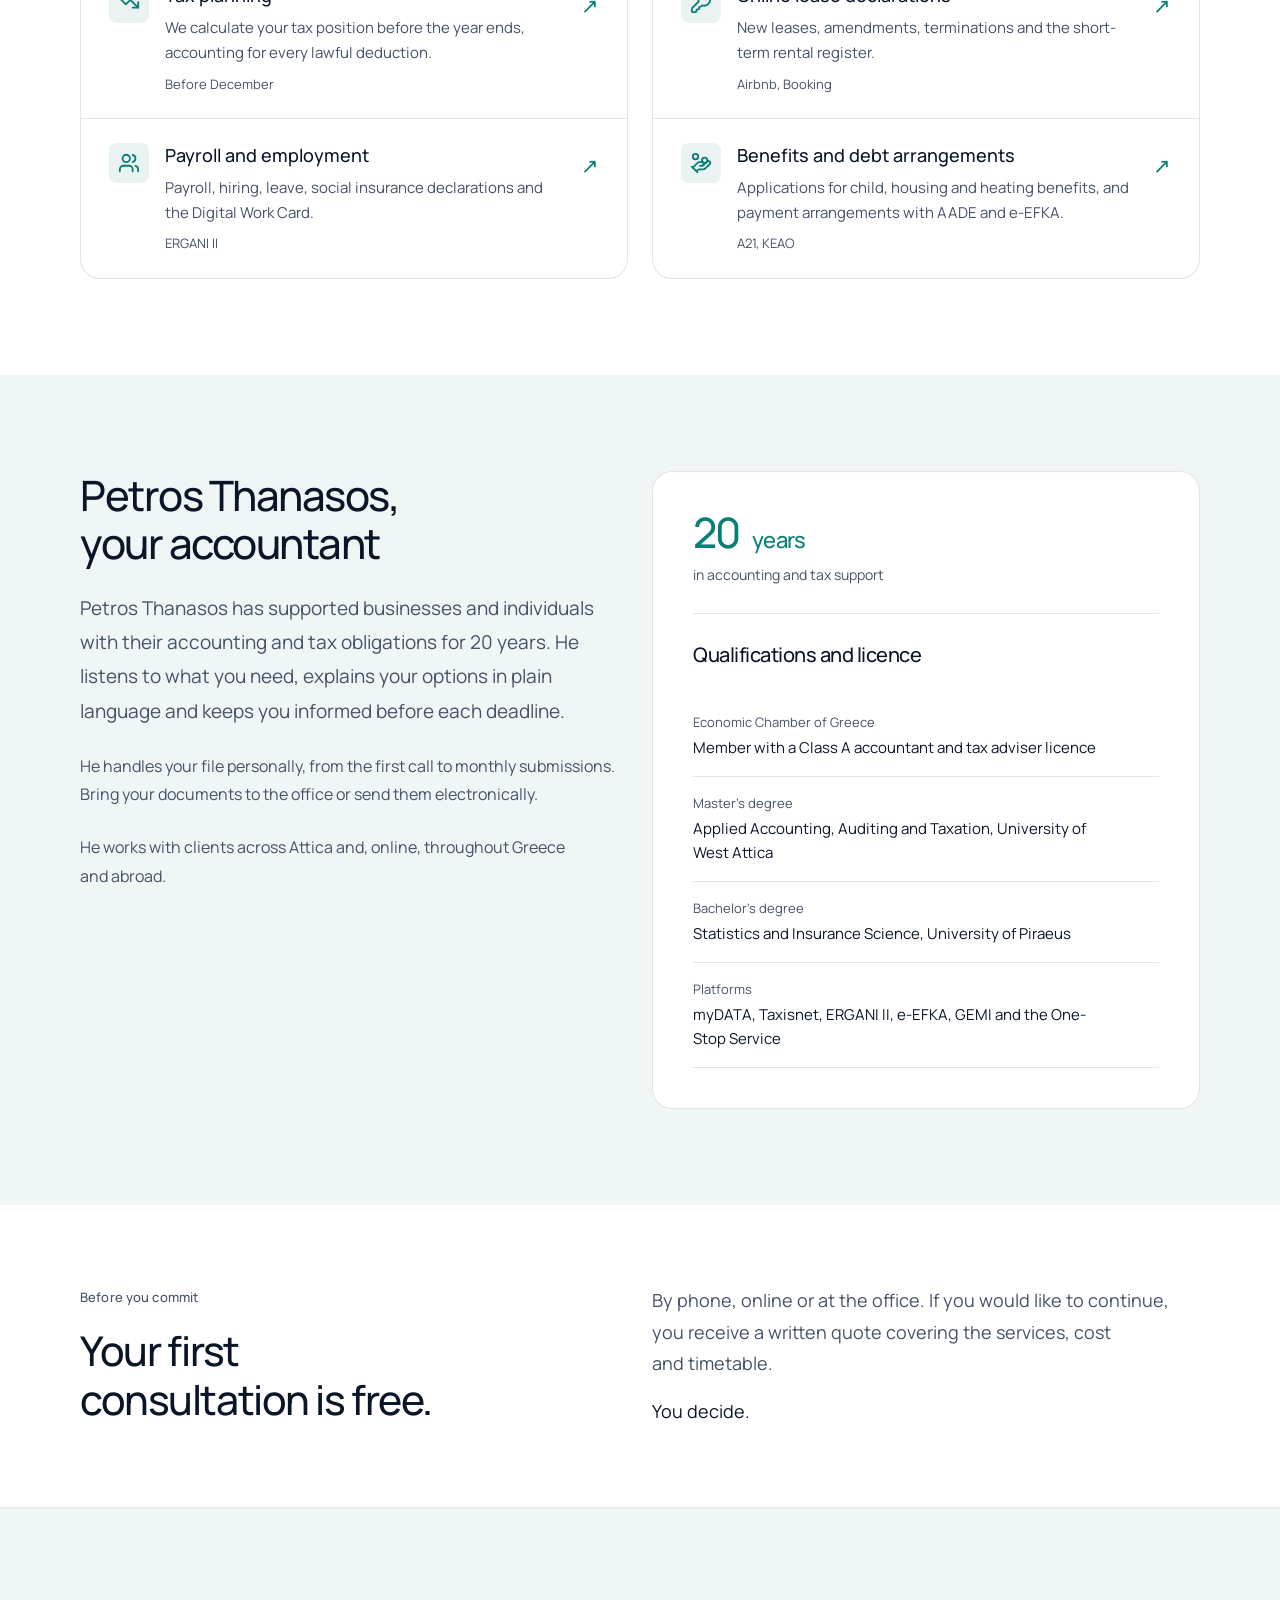
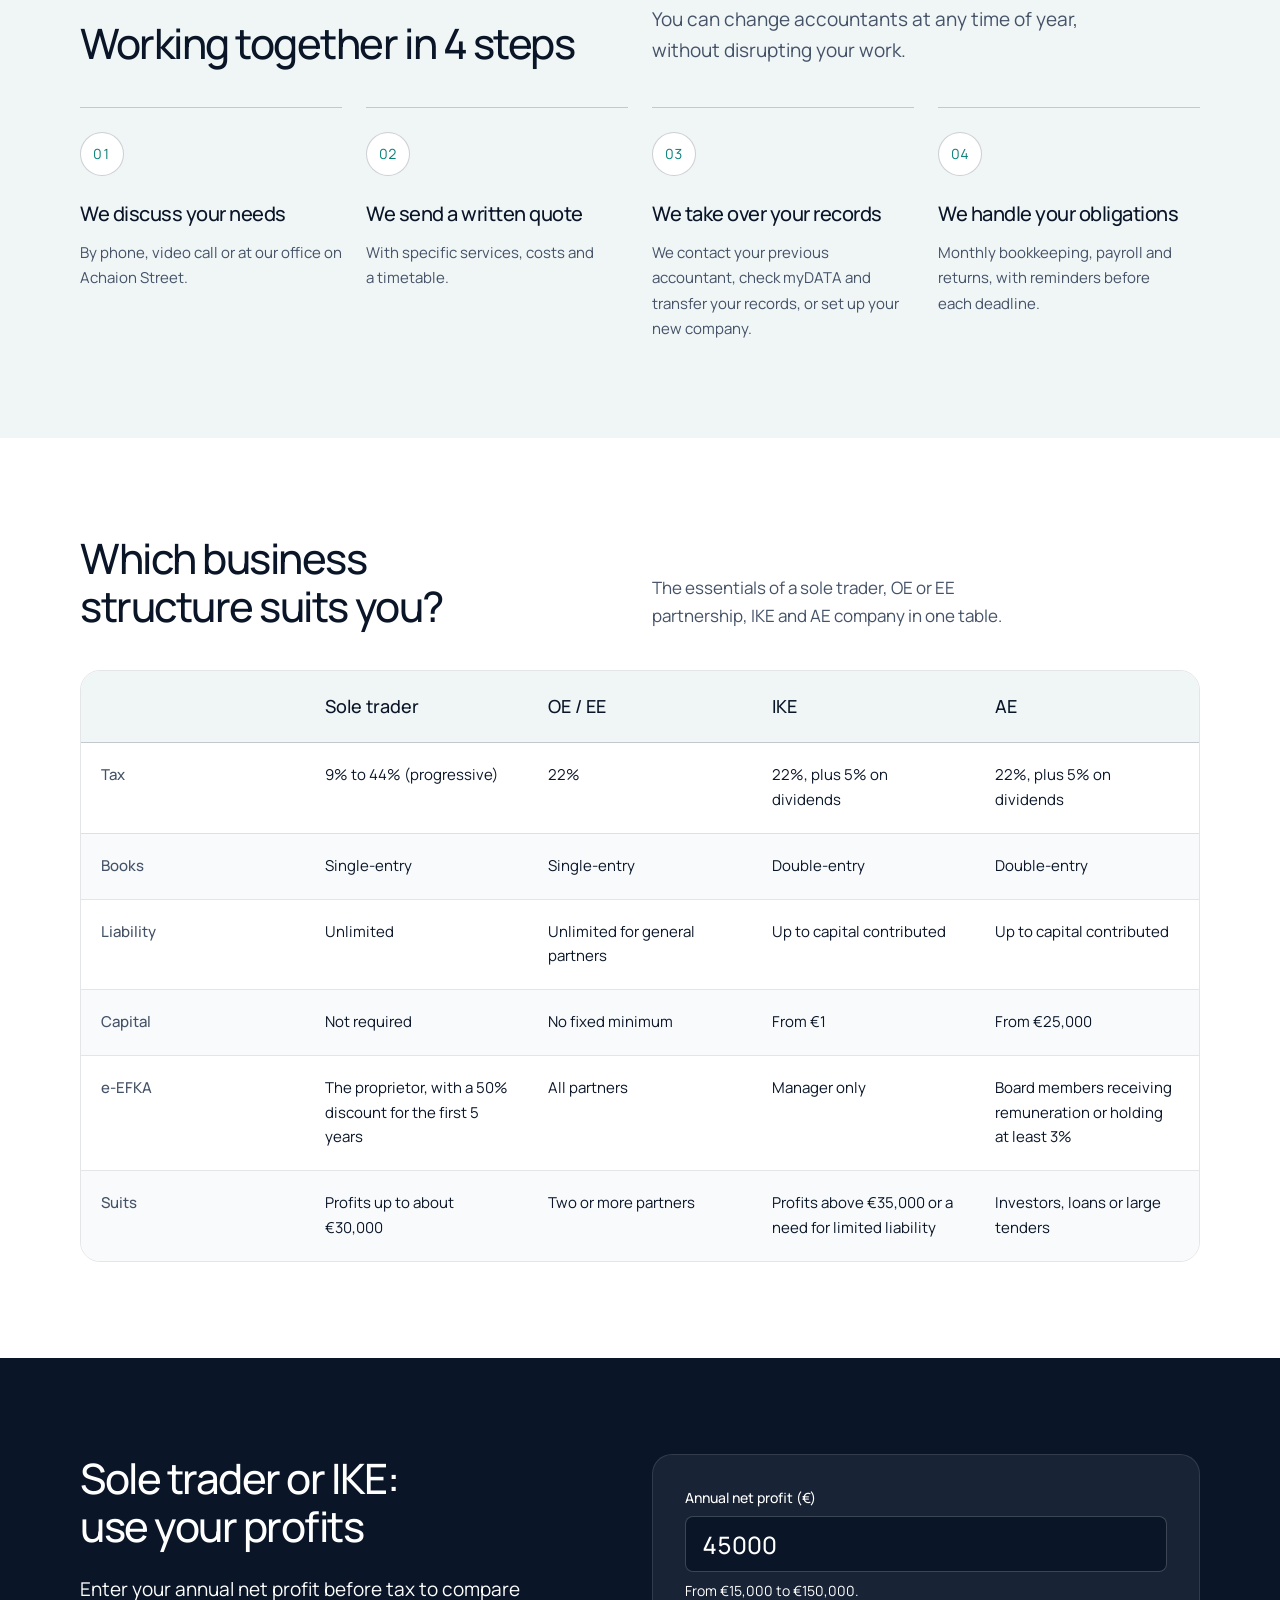
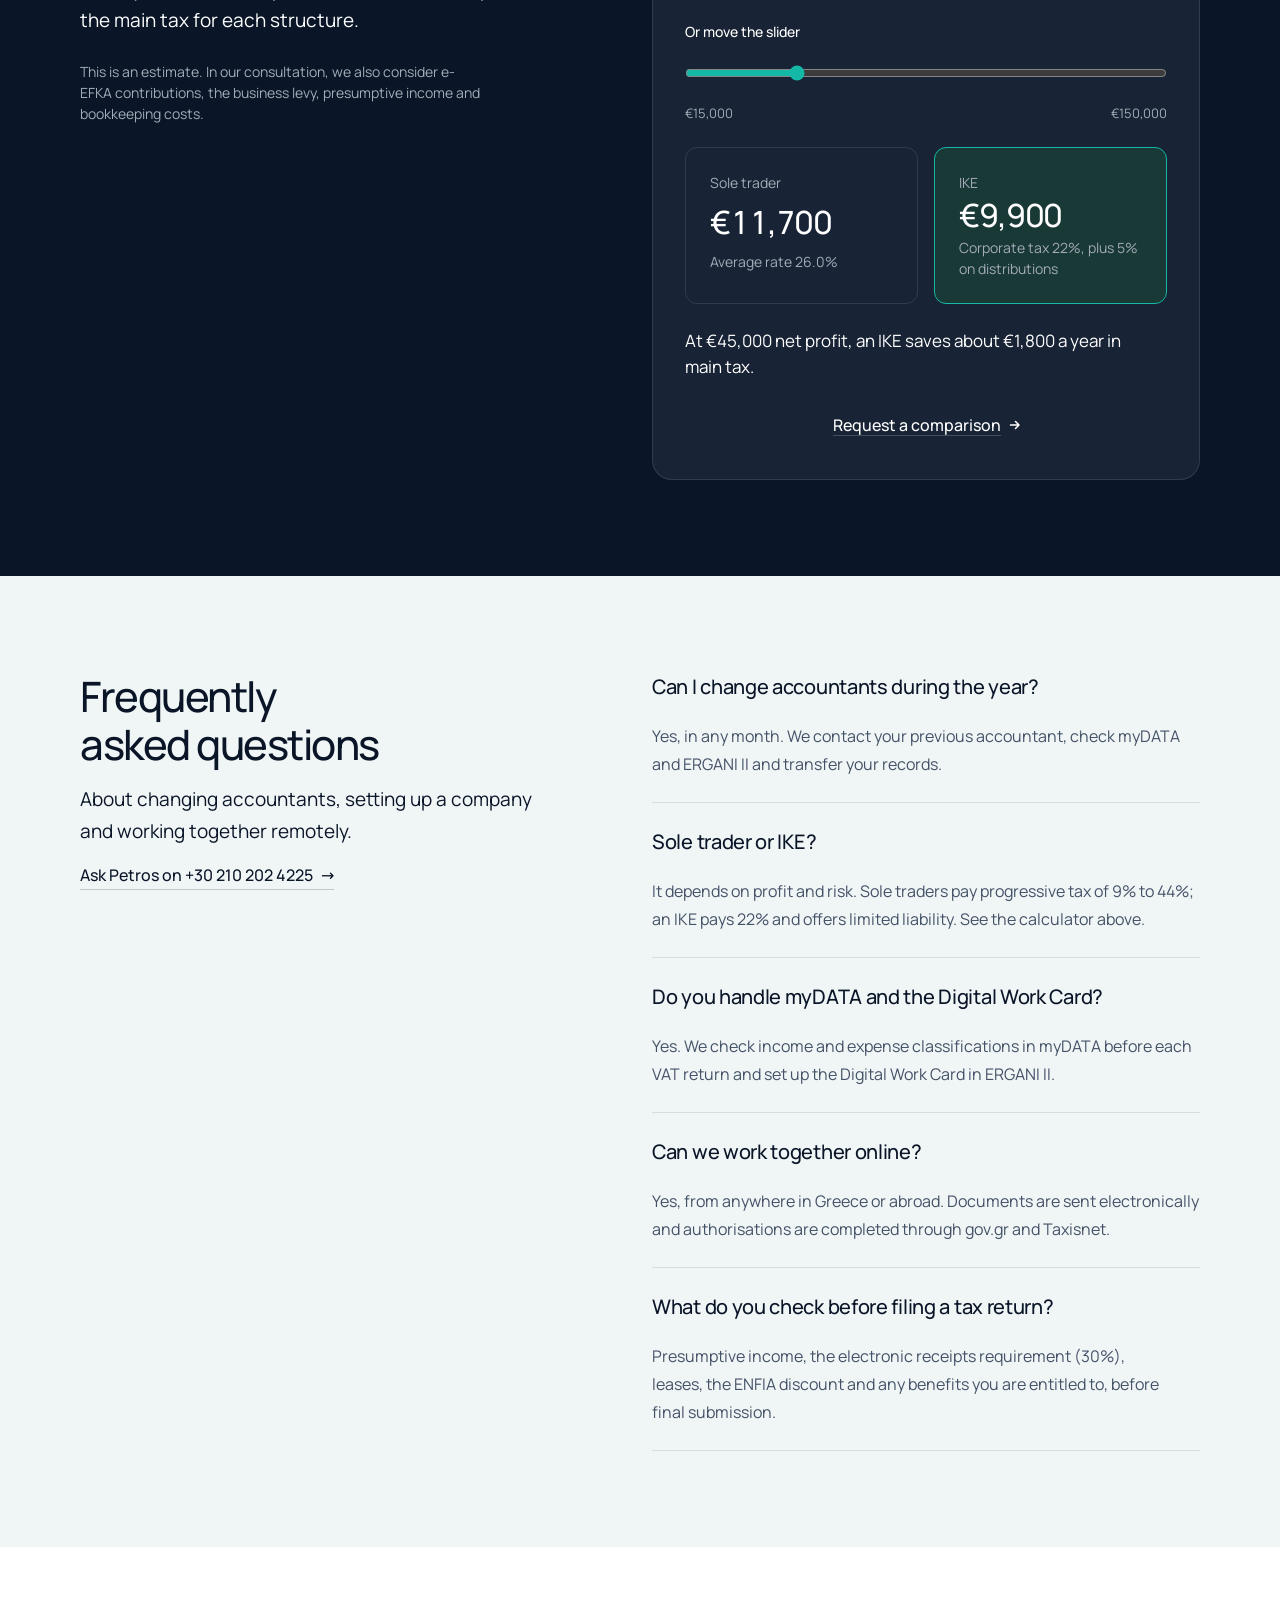
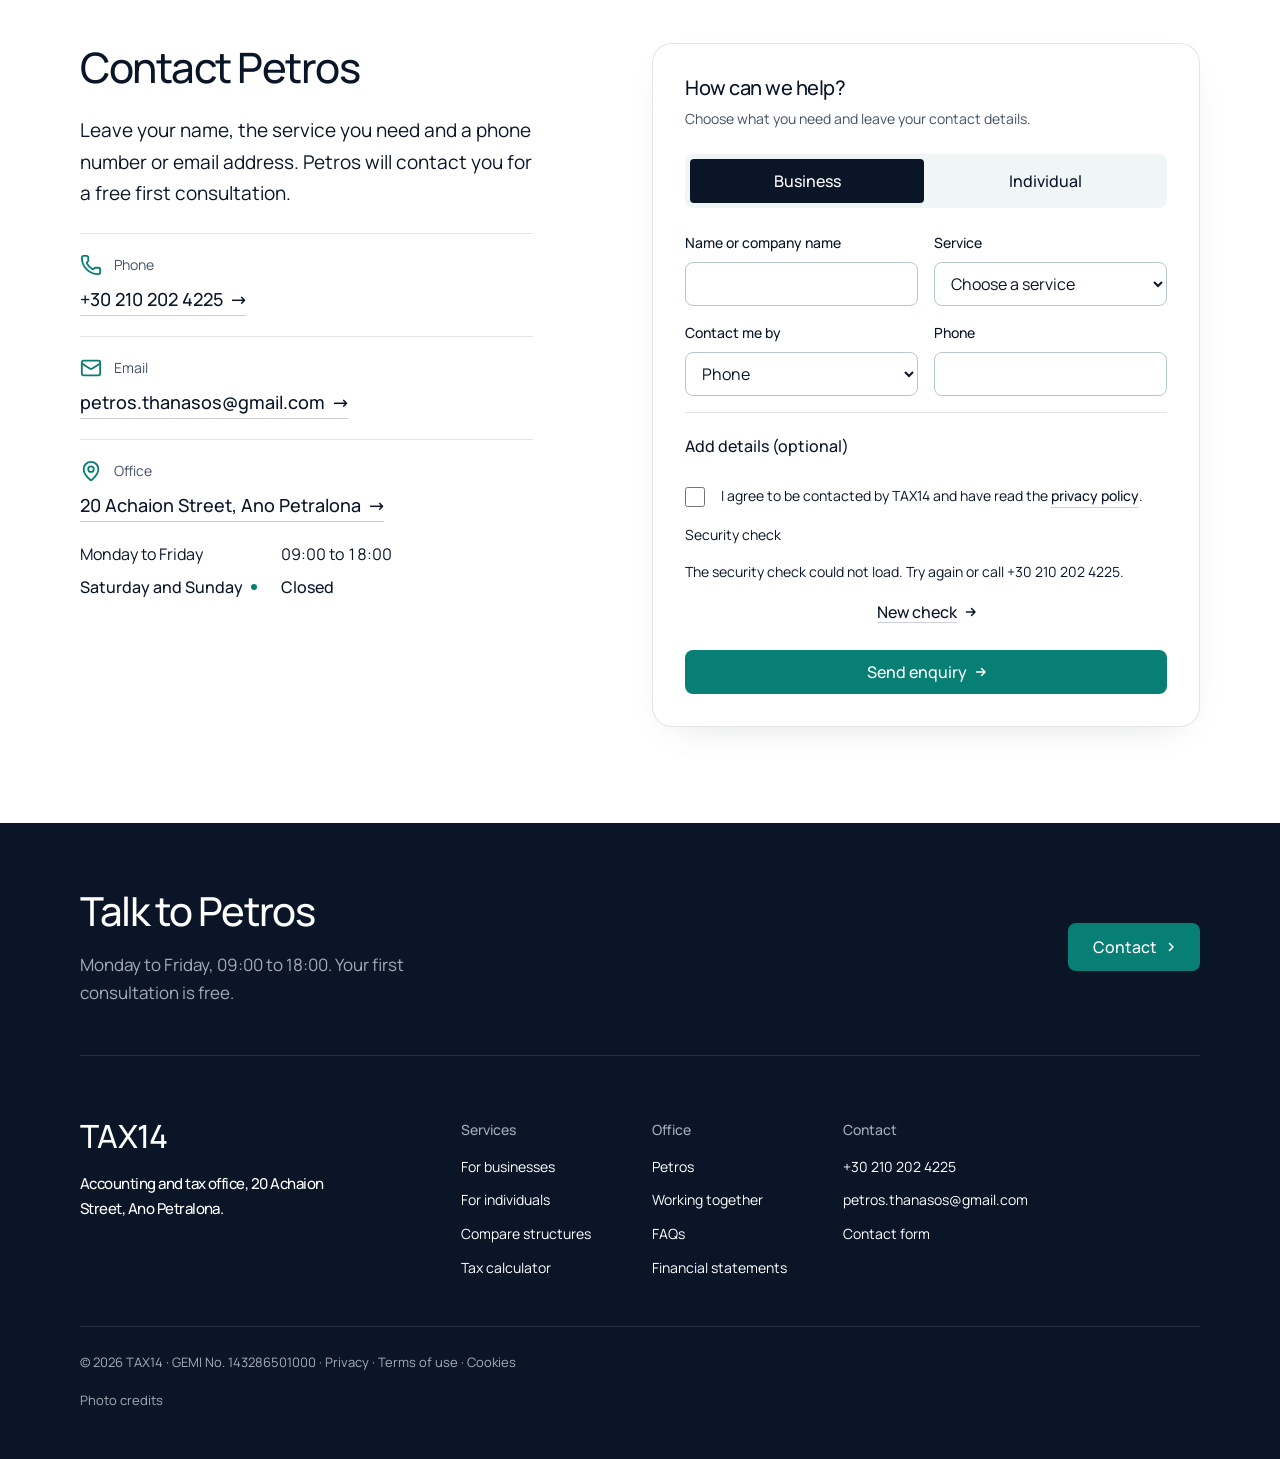
==== commit 623a8ca1: "Use the office interior photo in the hero and name Petros Thanasos (#3) * SEO quick fixes: canonical" ====
--- a/en/index.html
+++ b/en/index.html
@@ -39,12 +39,12 @@
 <link rel="stylesheet" href="/assets/kit/ui/cards.css?v=1">
 <link rel="stylesheet" href="/assets/kit/motion/motion.css?v=1">
 <link rel="stylesheet" href="/assets/kit/layout/layout.css?v=1">
-<link rel="stylesheet" href="/css/site.css?v=language1">
+<link rel="stylesheet" href="/css/site.css?v=office1">
 <script src="/js/head.js?v=1"></script>
 <link rel="modulepreload" href="/assets/kit/moments/moments.js">
 <link rel="modulepreload" href="/assets/kit/moments/lib.js">
 <link rel="modulepreload" href="/assets/kit/moments/word-highlight/moment.js">
-<link rel="preload" as="image" href="/assets/img/acropolis-1920.webp" imagesrcset="/assets/img/acropolis-960.webp 960w, /assets/img/acropolis-1280.webp 1280w, /assets/img/acropolis-1920.webp 1920w, /assets/img/acropolis-2560.webp 2560w, /assets/img/acropolis-3840.webp 3840w" imagesizes="(min-width: 1024px) 52vw, 100vw">
+<link rel="preload" as="image" href="/assets/img/office-1086.webp" imagesrcset="/assets/img/office-640.webp 640w, /assets/img/office-960.webp 960w, /assets/img/office-1086.webp 1086w" imagesizes="(min-width: 1024px) 52vw, 100vw" fetchpriority="high">
 
 <script type="application/ld+json">
 {
@@ -61,7 +61,10 @@
       "description": "Accounting and tax office in Ano Petralona, Athens, with 20 years of experience. Bookkeeping, company formation, myDATA, ERGANI II payroll and personal tax returns (E1, E2, E9, ENFIA).",
       "url": "https://tax14.gr/",
       "logo": "https://tax14.gr/assets/favicon.svg",
-      "image": "https://tax14.gr/assets/og-image.png",
+      "image": [
+        "https://tax14.gr/assets/og-image.png",
+        "https://tax14.gr/assets/img/office-1086.webp"
+      ],
       "telephone": "+30-210-202-4225",
       "email": "petros.thanasos@gmail.com",
       "identifier": {
@@ -79,6 +82,12 @@
         "el",
         "en"
       ],
+      "founder": {
+        "@id": "https://tax14.gr/#petros"
+      },
+      "employee": {
+        "@id": "https://tax14.gr/#petros"
+      },
       "contactPoint": {
         "@type": "ContactPoint",
         "contactType": "customer service",
@@ -201,6 +210,37 @@
       }
     },
     {
+      "@type": "Person",
+      "@id": "https://tax14.gr/#petros",
+      "name": "Petros Thanasos",
+      "givenName": "Petros",
+      "familyName": "Thanasos",
+      "jobTitle": "Class A accountant and tax adviser",
+      "email": "petros.thanasos@gmail.com",
+      "telephone": "+30-210-202-4225",
+      "worksFor": {
+        "@id": "https://tax14.gr/#organization"
+      },
+      "memberOf": {
+        "@type": "Organization",
+        "name": "Economic Chamber of Greece"
+      },
+      "alumniOf": [
+        {
+          "@type": "CollegeOrUniversity",
+          "name": "University of West Attica"
+        },
+        {
+          "@type": "CollegeOrUniversity",
+          "name": "University of Piraeus"
+        }
+      ],
+      "knowsLanguage": [
+        "el",
+        "en"
+      ]
+    },
+    {
       "@type": "WebSite",
       "@id": "https://tax14.gr/#website",
       "url": "https://tax14.gr/",
@@ -267,8 +307,7 @@
 <!-- Accounting office: split photographic opening, content-height sections,
      navy calculator and footer, teal actions, Greek Manrope typography.
      The free-call statement uses the kit's word-highlight moment.
-     photograph: Acropolis of Athens from Philopappos Hill, A.Savin, Wikipedia,
-     via Wikimedia Commons, CC BY-SA 3.0; selected as the neighbourhood landmark -->
+     photograph: the TAX14 office interior, supplied by the owner -->
 
 <header class="nav">
   <div class="wrap nav__bar">
@@ -320,7 +359,7 @@
           <p class="hero__note">Your first consultation is free.</p>
         </div>
       </div>
-      <div class="hero__visual"><img class="hero__bg" src="/assets/img/acropolis-1920.webp" srcset="/assets/img/acropolis-960.webp 960w, /assets/img/acropolis-1280.webp 1280w, /assets/img/acropolis-1920.webp 1920w, /assets/img/acropolis-2560.webp 2560w, /assets/img/acropolis-3840.webp 3840w" sizes="(min-width: 1024px) 52vw, 100vw" width="1920" height="1200" alt="The Acropolis of Athens and the Parthenon, seen from Philopappos Hill" fetchpriority="high" decoding="async" data-source="library" data-subject="the neighbourhood landmark: Acropolis of Athens viewed from Philopappos Hill"></div>
+      <div class="hero__visual"><img class="hero__bg" src="/assets/img/office-1086.webp" srcset="/assets/img/office-640.webp 640w, /assets/img/office-960.webp 960w, /assets/img/office-1086.webp 1086w" sizes="(min-width: 1024px) 52vw, 100vw" width="1086" height="815" alt="Inside the TAX14 accounting office in Ano Petralona, with desks, computer screens and shelves of binders" fetchpriority="high" decoding="async" data-source="owner" data-subject="the TAX14 office interior at Achaion 20, Ano Petralona"></div>
       <dl class="hero__proof">
         <div><dt>20 years</dt><dd>of accounting experience</dd></div>
         <div><dt>Class A licence</dt><dd>Economic Chamber of Greece member</dd></div>
@@ -362,8 +401,8 @@
     <div class="wrap">
       <div class="grid grid--top">
         <div class="span-6 stack-5">
-          <h2 id="petros-h">Petros, your accountant</h2>
-          <p class="t-lead measure">Petros has supported businesses and individuals with their accounting and tax obligations for 20 years. He listens to what you need, explains your options in plain language and keeps you informed before each deadline.</p>
+          <h2 id="petros-h">Petros Thanasos, your accountant</h2>
+          <p class="t-lead measure">Petros Thanasos has supported businesses and individuals with their accounting and tax obligations for 20 years. He listens to what you need, explains your options in plain language and keeps you informed before each deadline.</p>
           <p class="measure">He handles your file personally, from the first call to monthly submissions. Bring your documents to the office or send them electronically.</p>
           <p class="measure">He works with clients across Attica and, online, throughout Greece and abroad.</p>
         </div>
@@ -630,7 +669,7 @@
       <div class="footer__legal">
         <span>© <span id="current-year">2026</span> TAX14 · GEMI No. 143286501000 · <a href="privacy.html">Privacy</a> · <a href="terms.html">Terms of use</a> · <a href="cookies.html">Cookies</a></span>
         <div class="socials"></div>
-        <a class="credits" href="credits.html">Photograph via Wikimedia Commons</a>
+        <a class="credits" href="credits.html">Photo credits</a>
       </div>
     </div>
   </div>
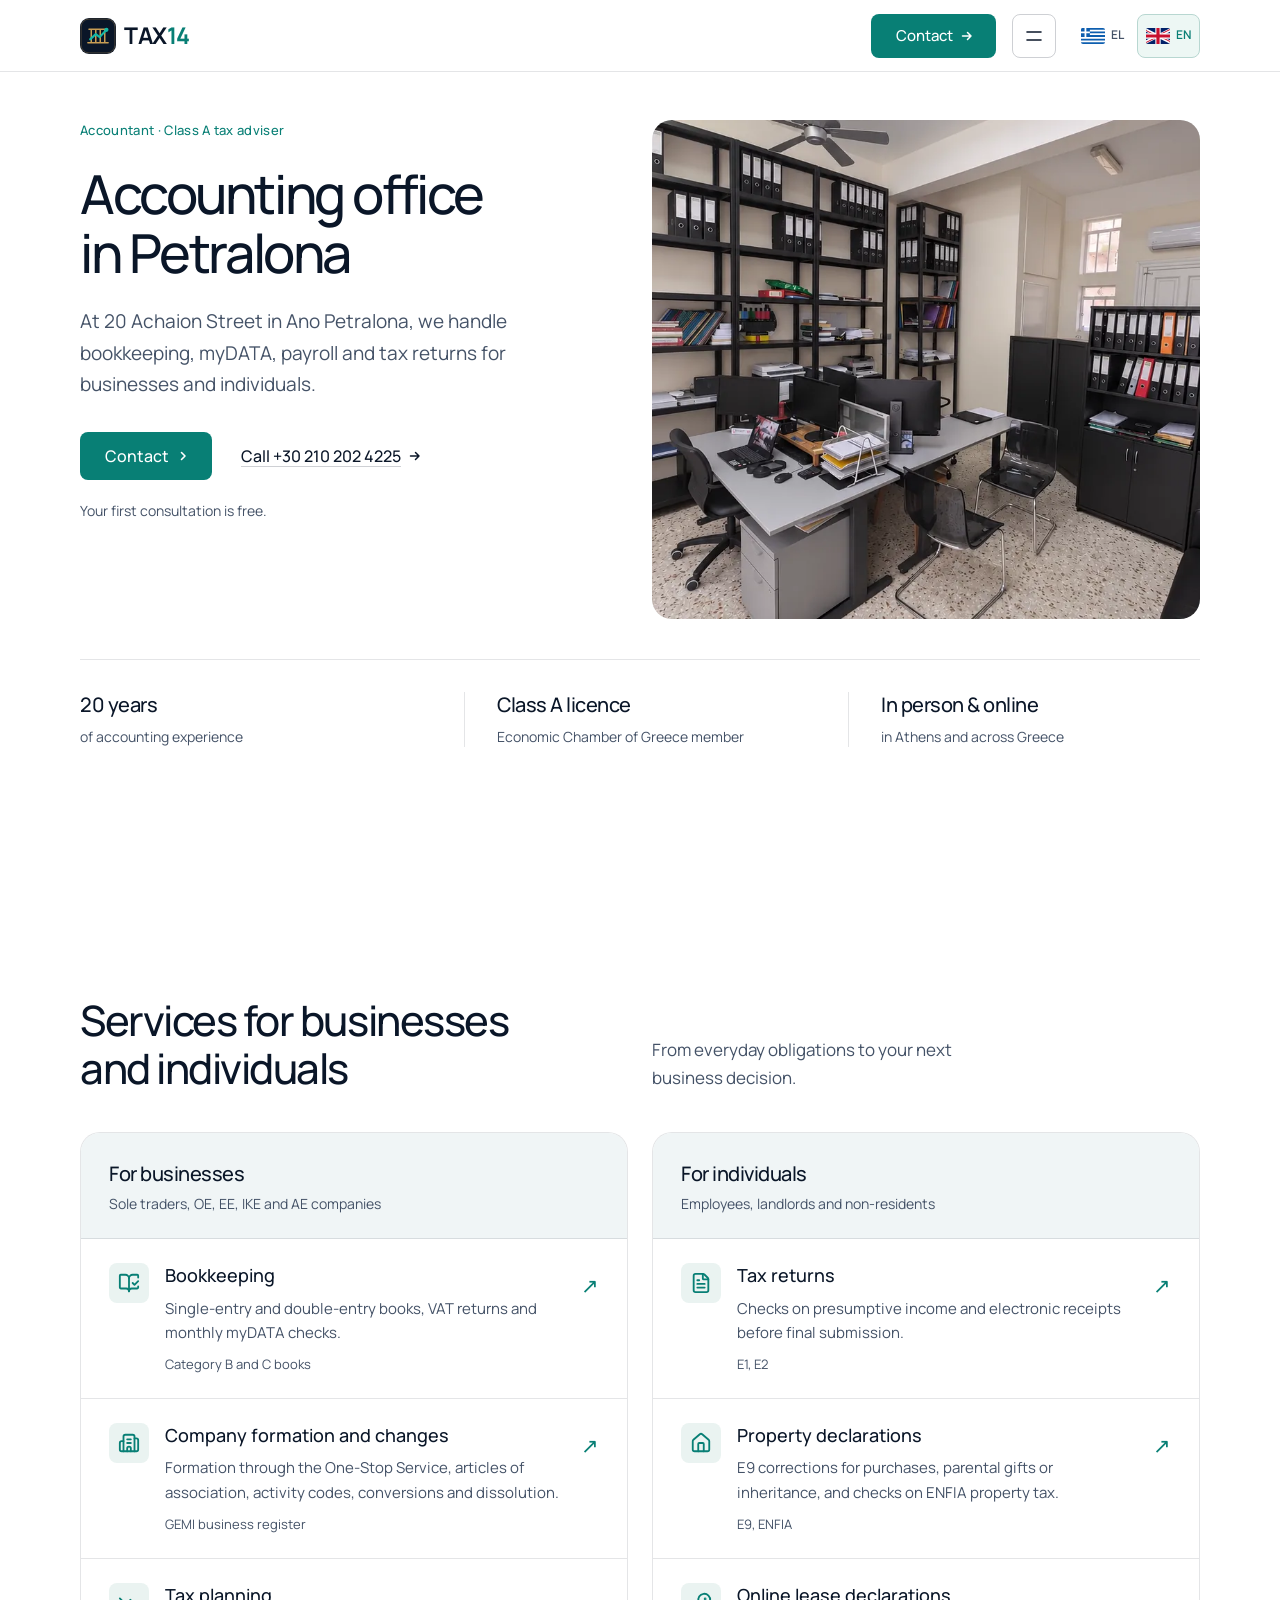
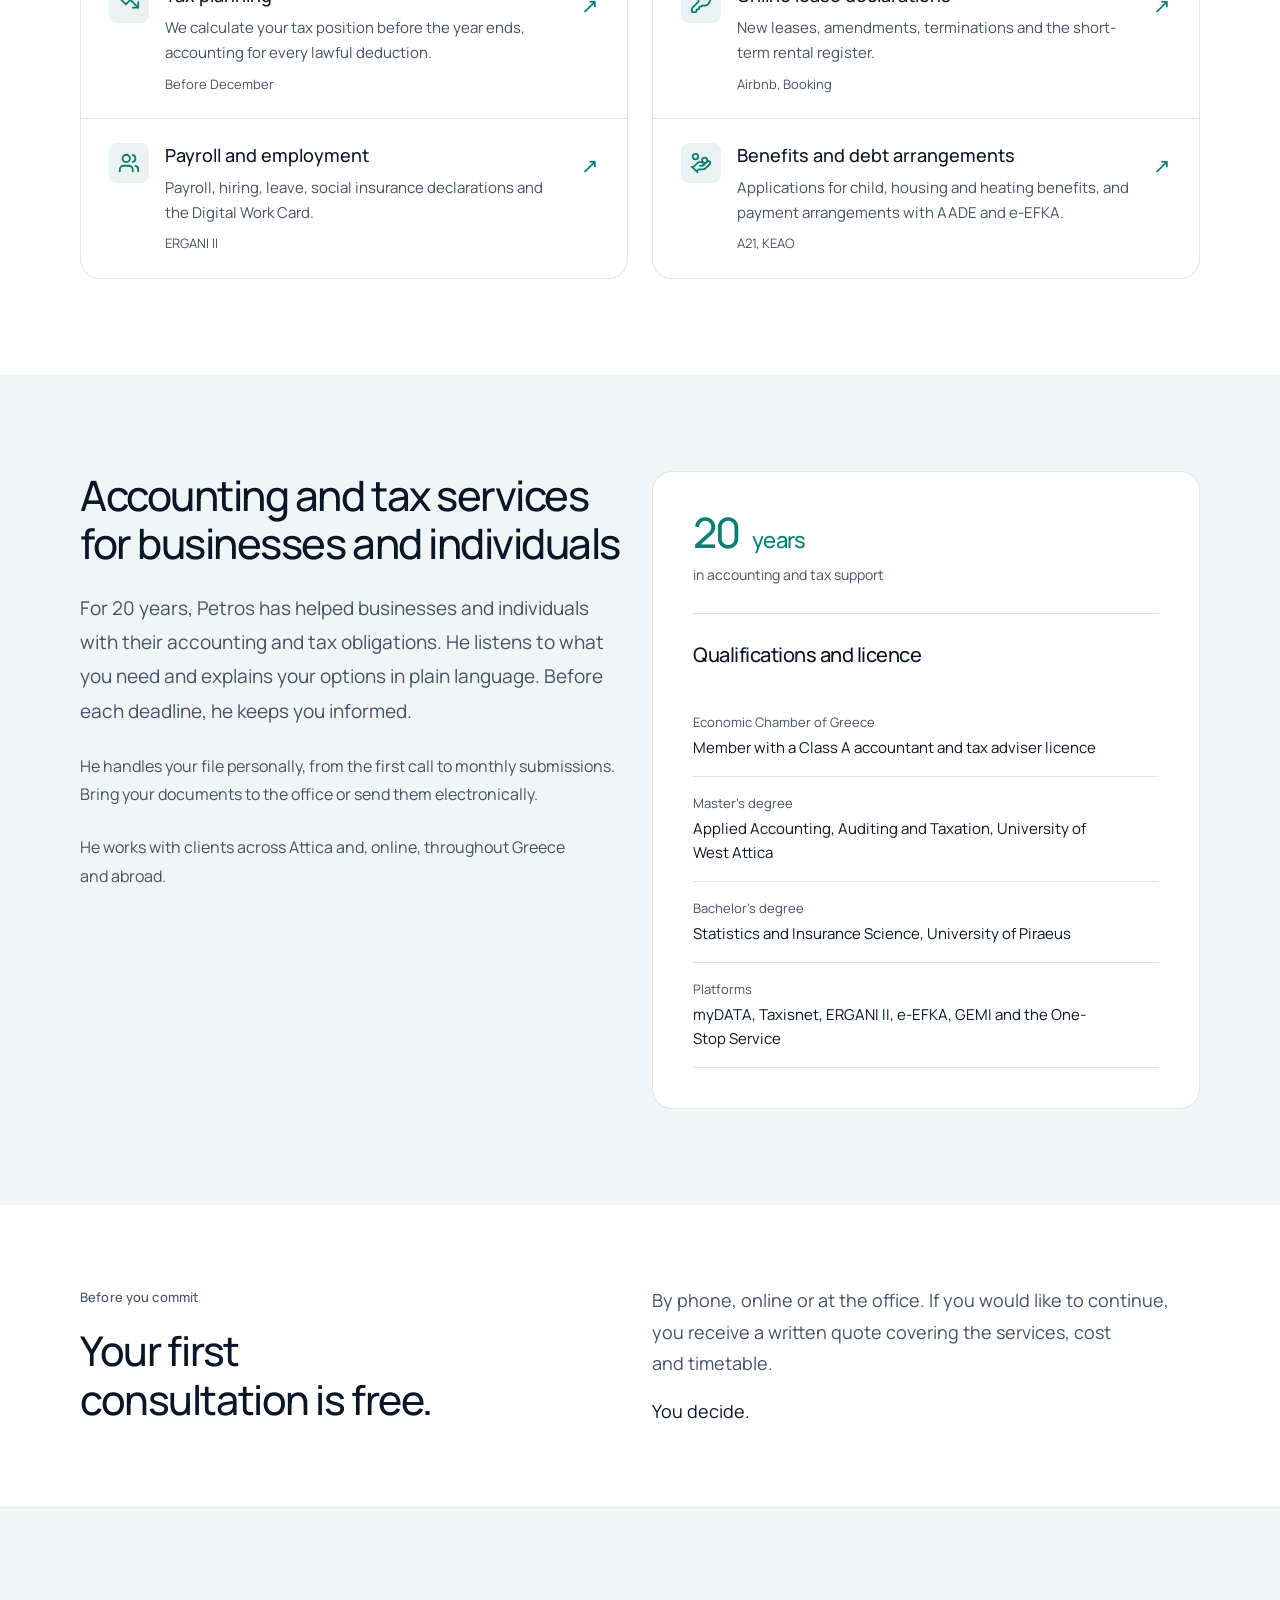
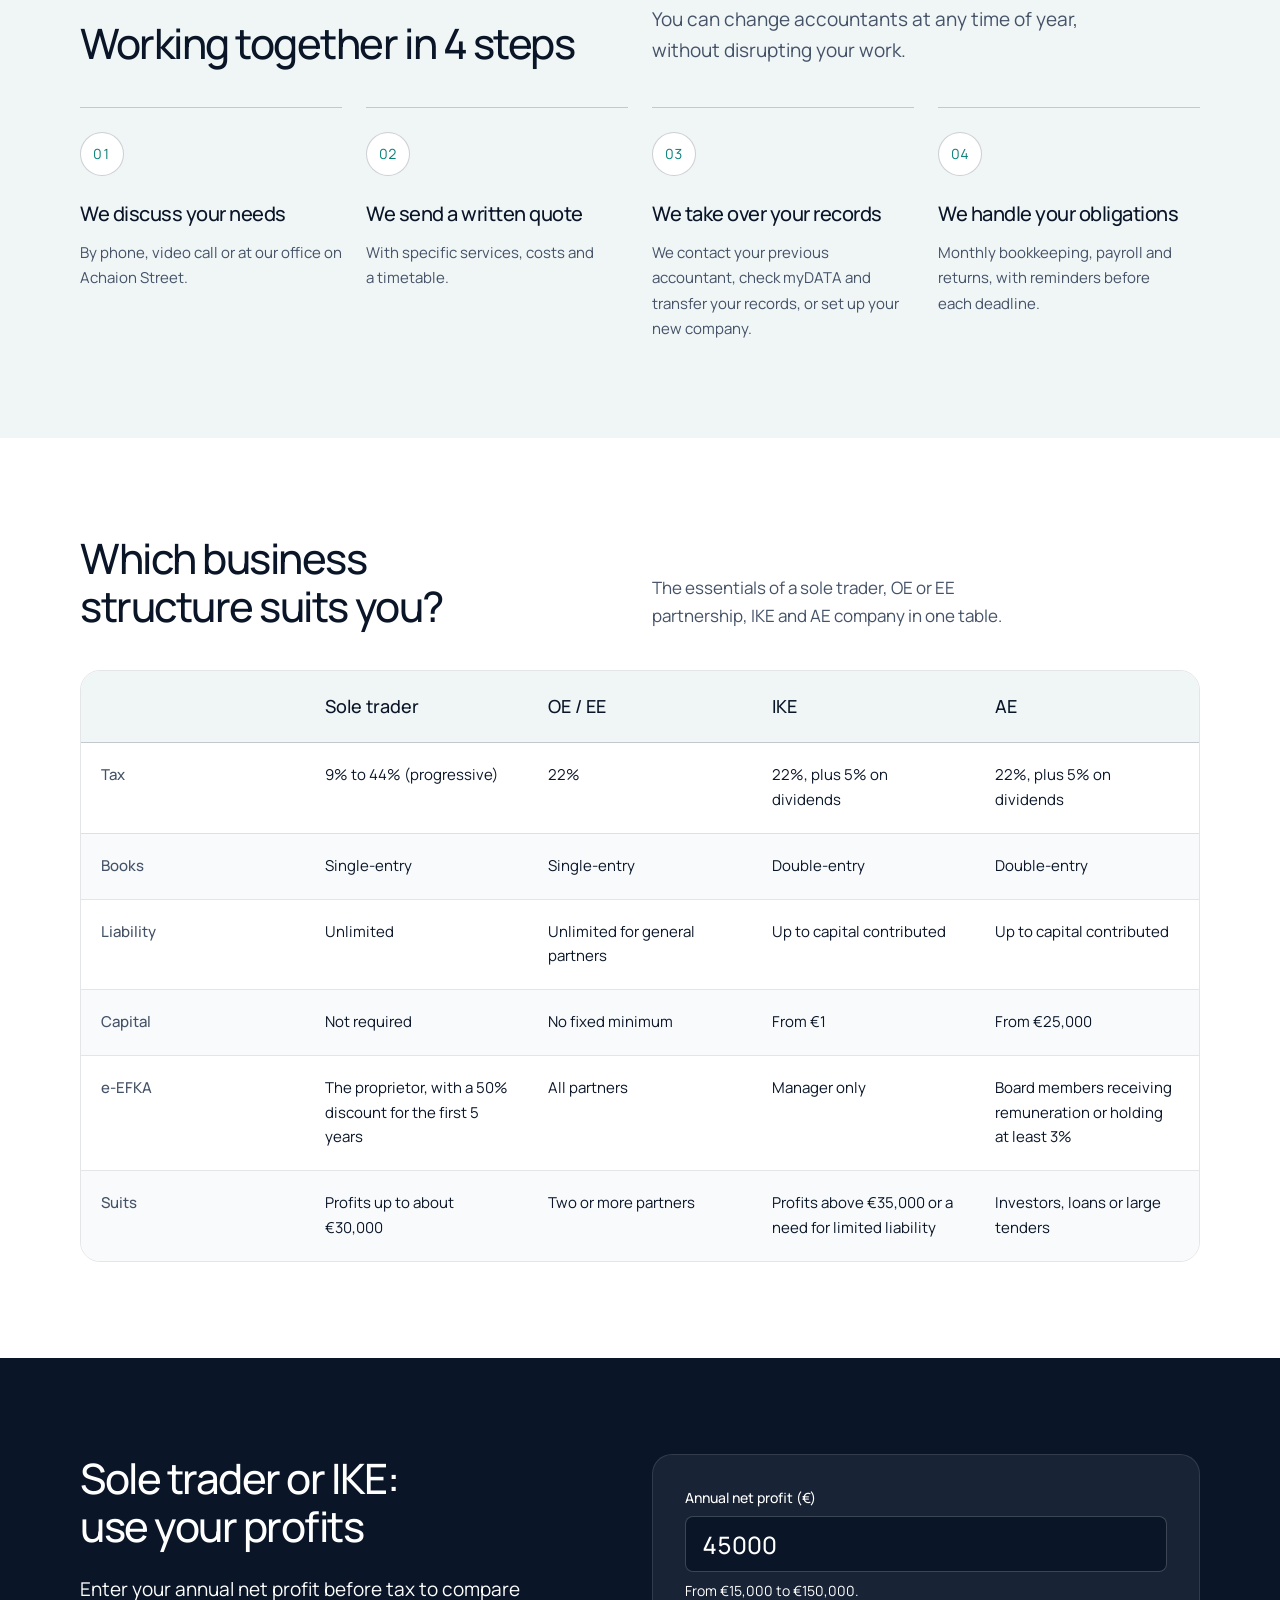
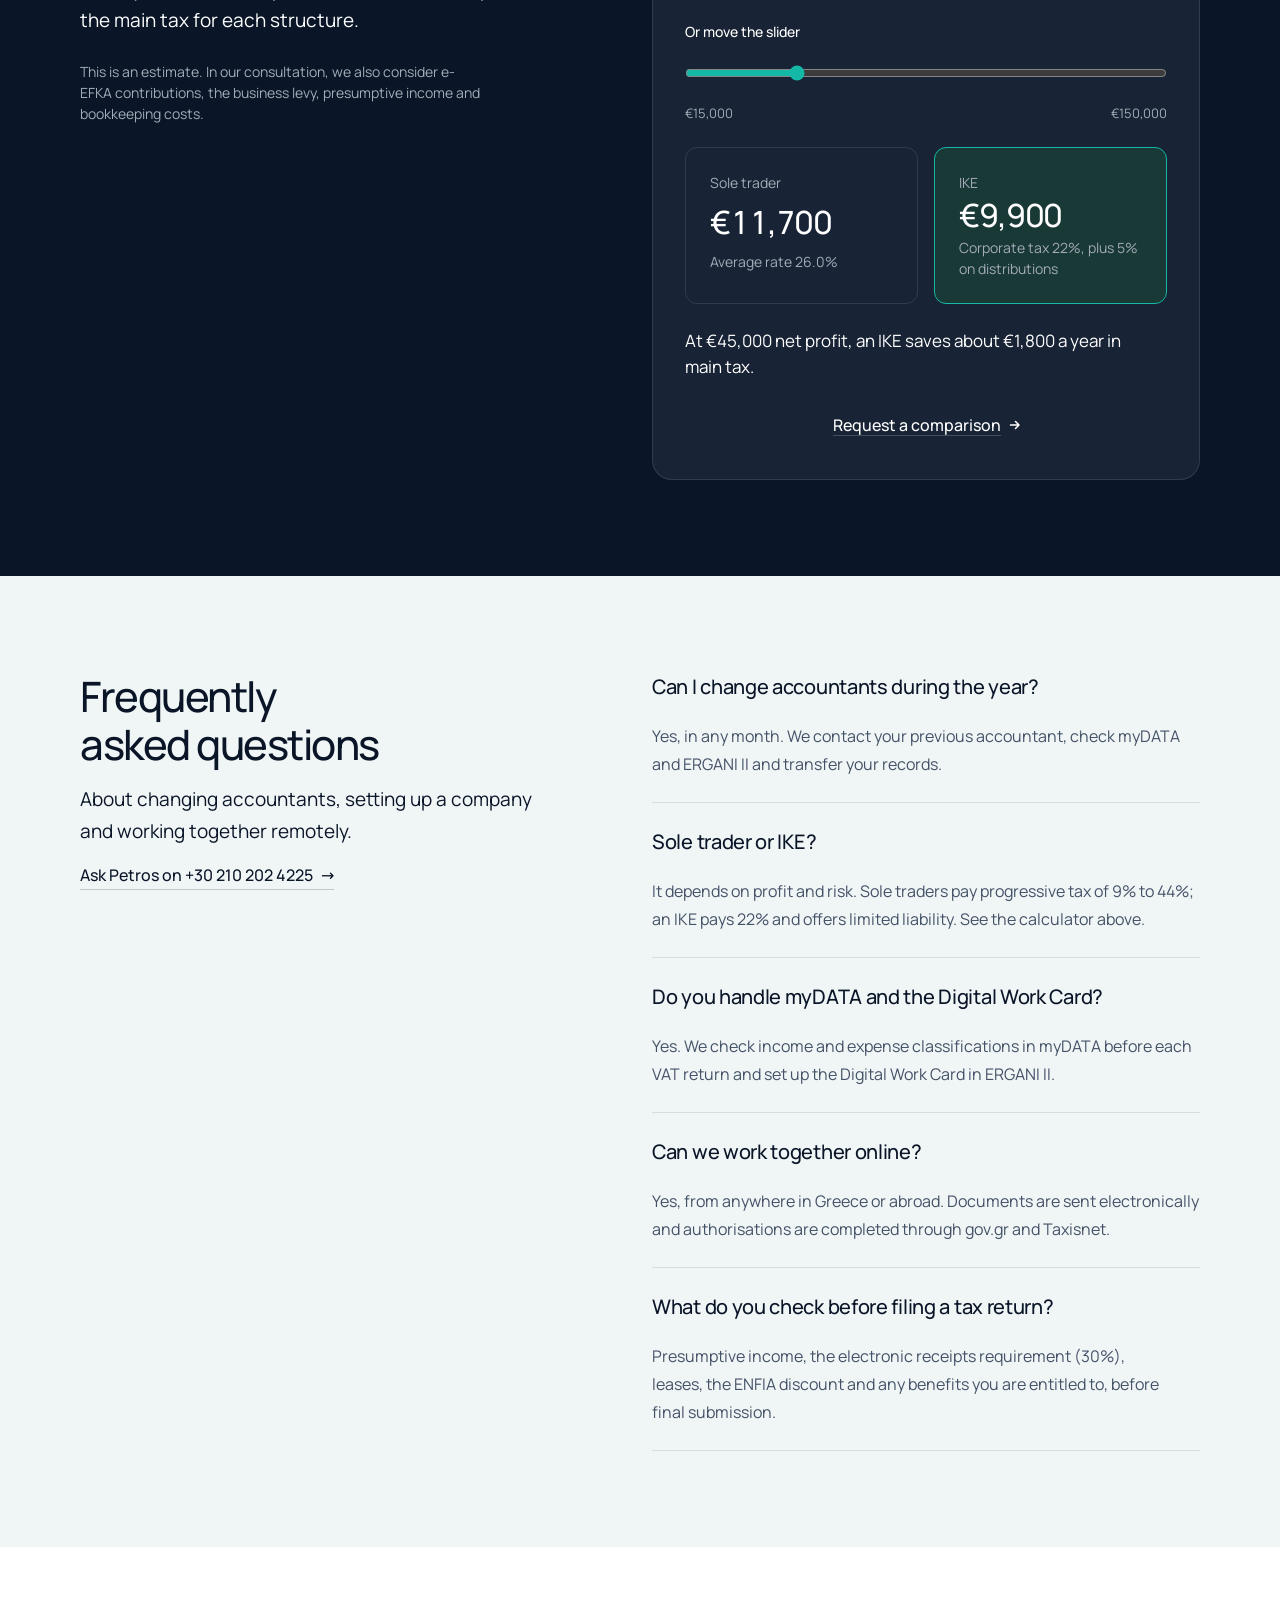
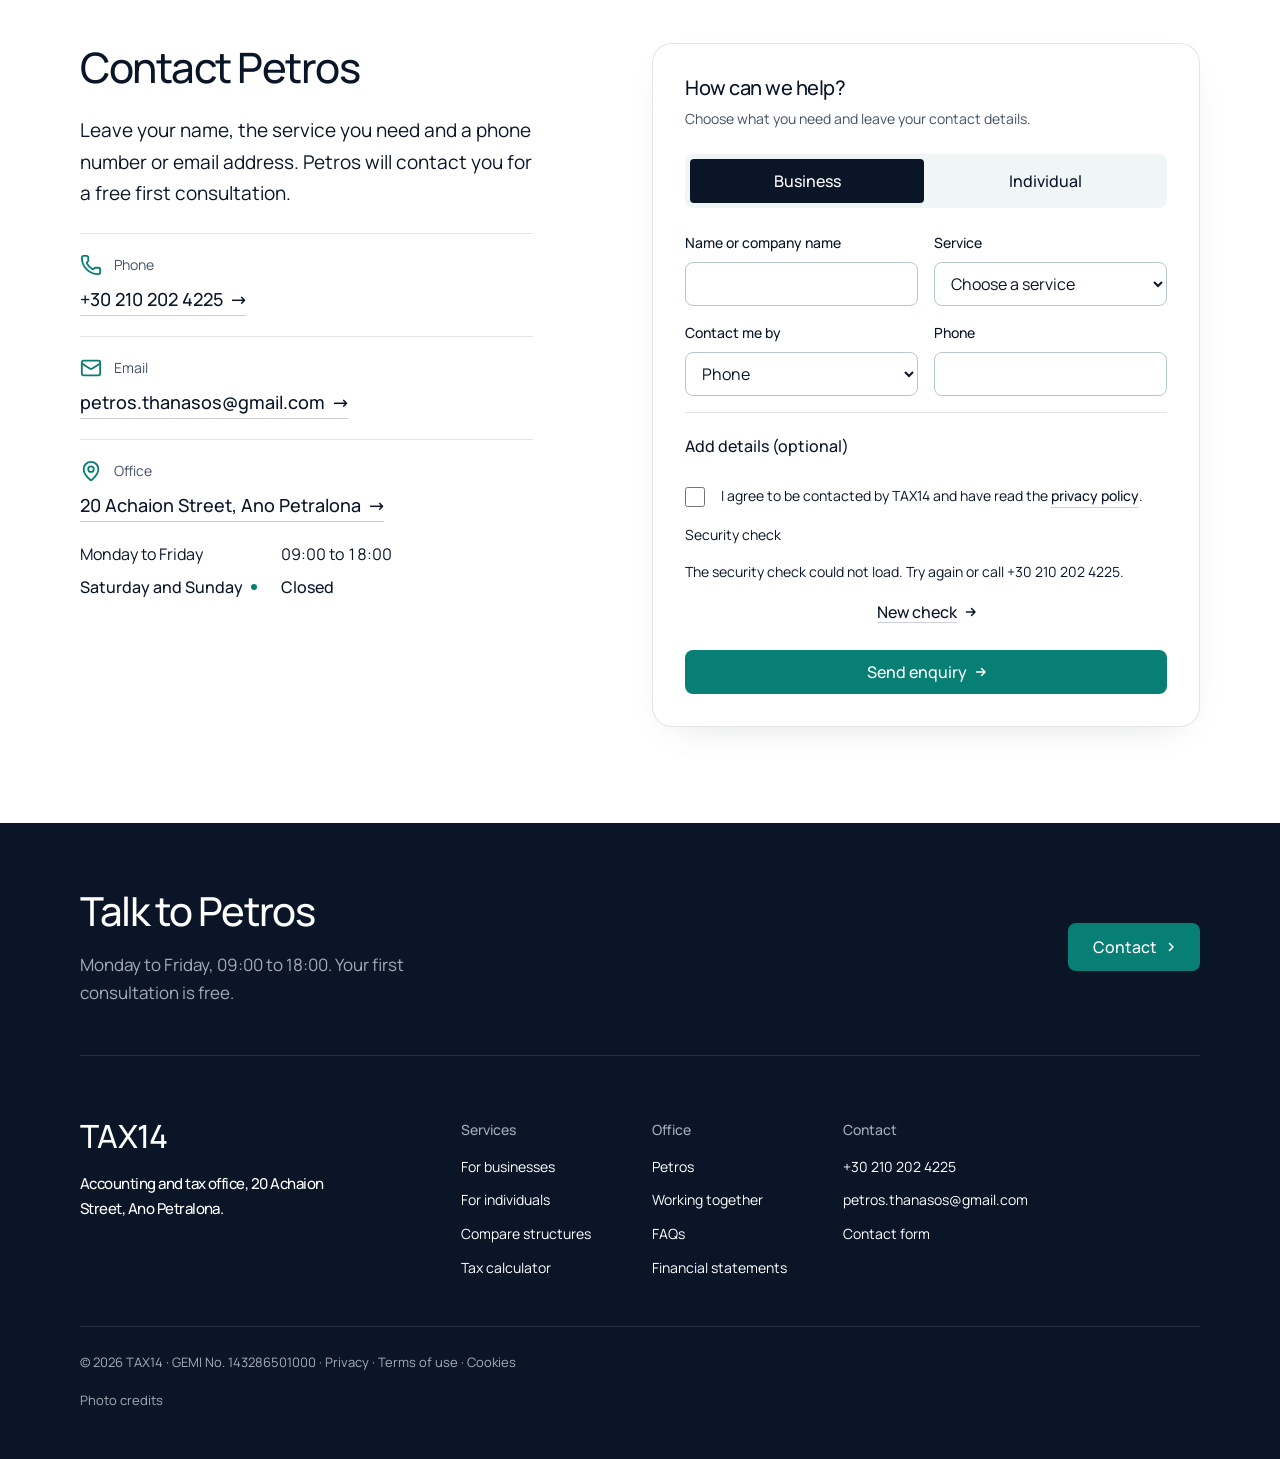
==== commit 516a7283: "Update the Petros about section heading and intro paragraph Co-Authored-By: Claude Opus 5.5 <noreply" ====
--- a/en/index.html
+++ b/en/index.html
@@ -401,8 +401,8 @@
     <div class="wrap">
       <div class="grid grid--top">
         <div class="span-6 stack-5">
-          <h2 id="petros-h">Petros Thanasos, your accountant</h2>
-          <p class="t-lead measure">Petros Thanasos has supported businesses and individuals with their accounting and tax obligations for 20 years. He listens to what you need, explains your options in plain language and keeps you informed before each deadline.</p>
+          <h2 id="petros-h">Accounting and tax services for businesses and individuals</h2>
+          <p class="t-lead measure">For 20 years, Petros has helped businesses and individuals with their accounting and tax obligations. He listens to what you need and explains your options in plain language. Before each deadline, he keeps you informed.</p>
           <p class="measure">He handles your file personally, from the first call to monthly submissions. Bring your documents to the office or send them electronically.</p>
           <p class="measure">He works with clients across Attica and, online, throughout Greece and abroad.</p>
         </div>
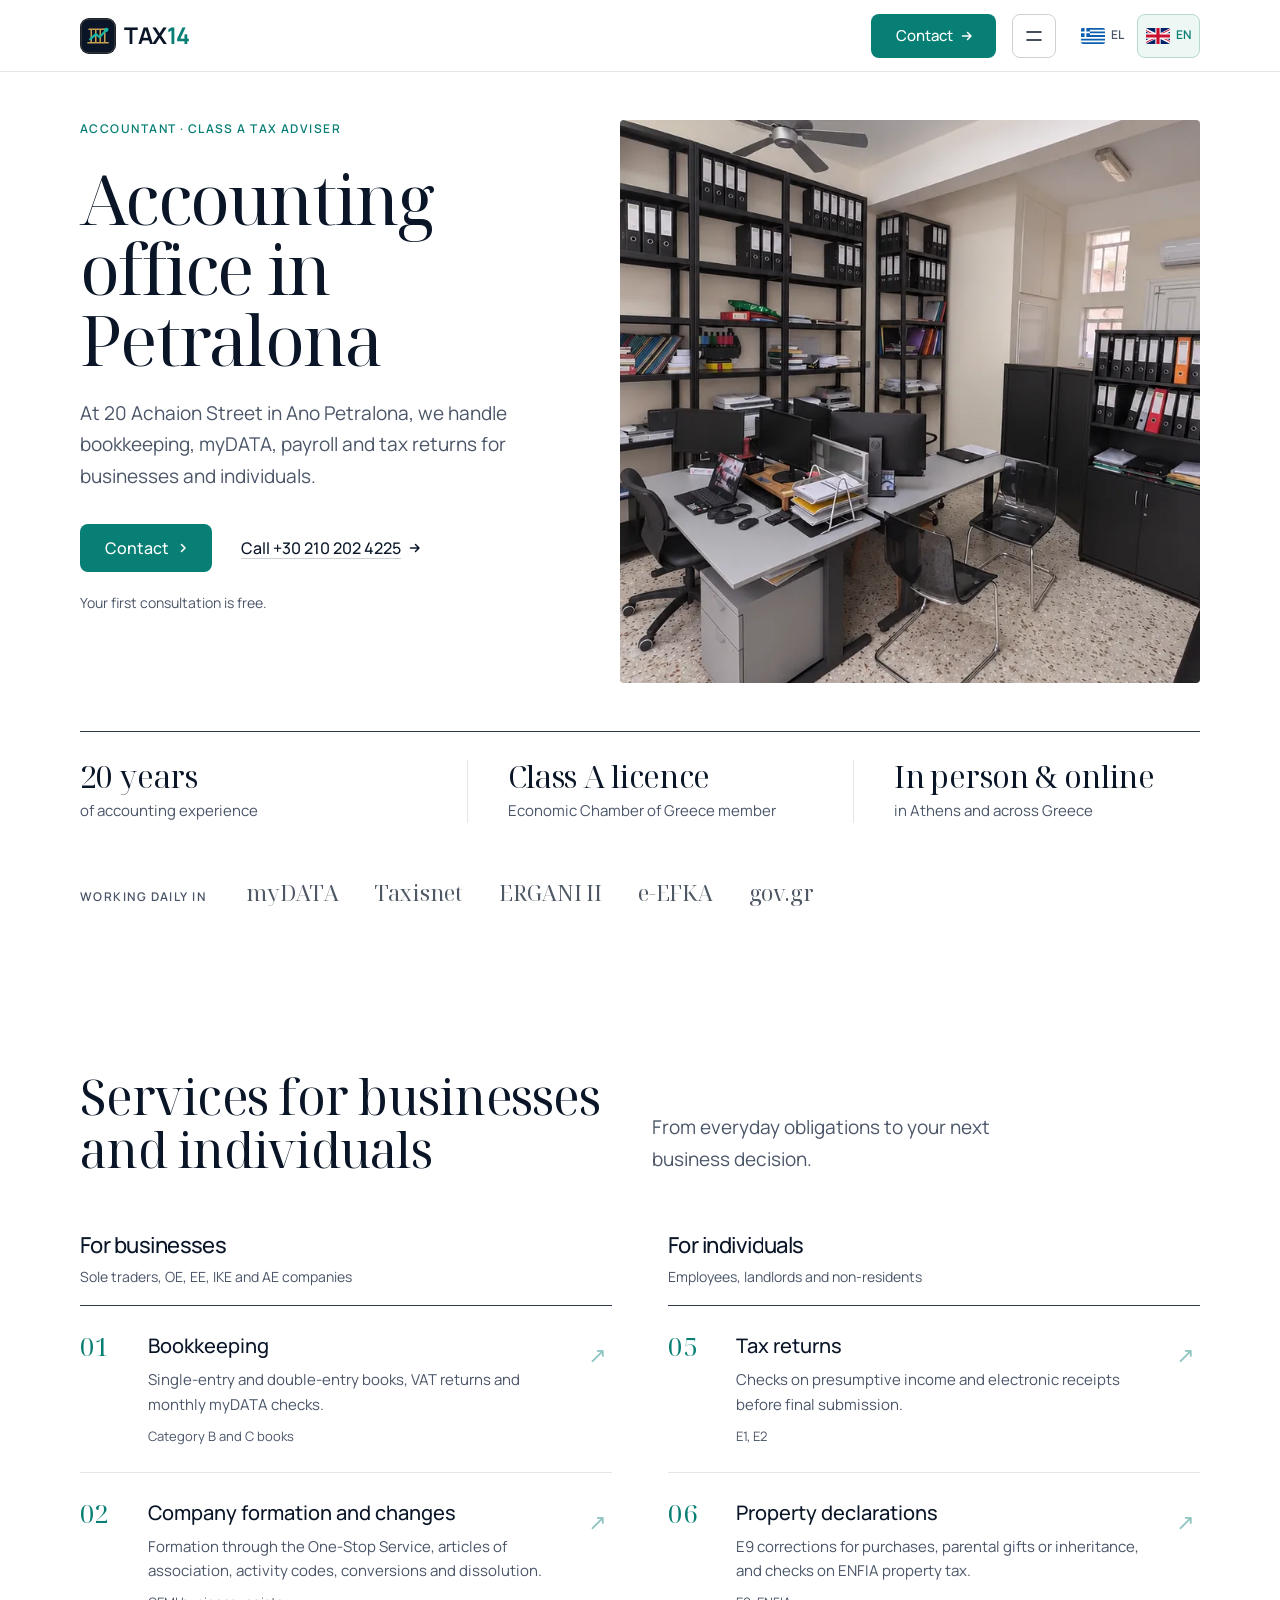
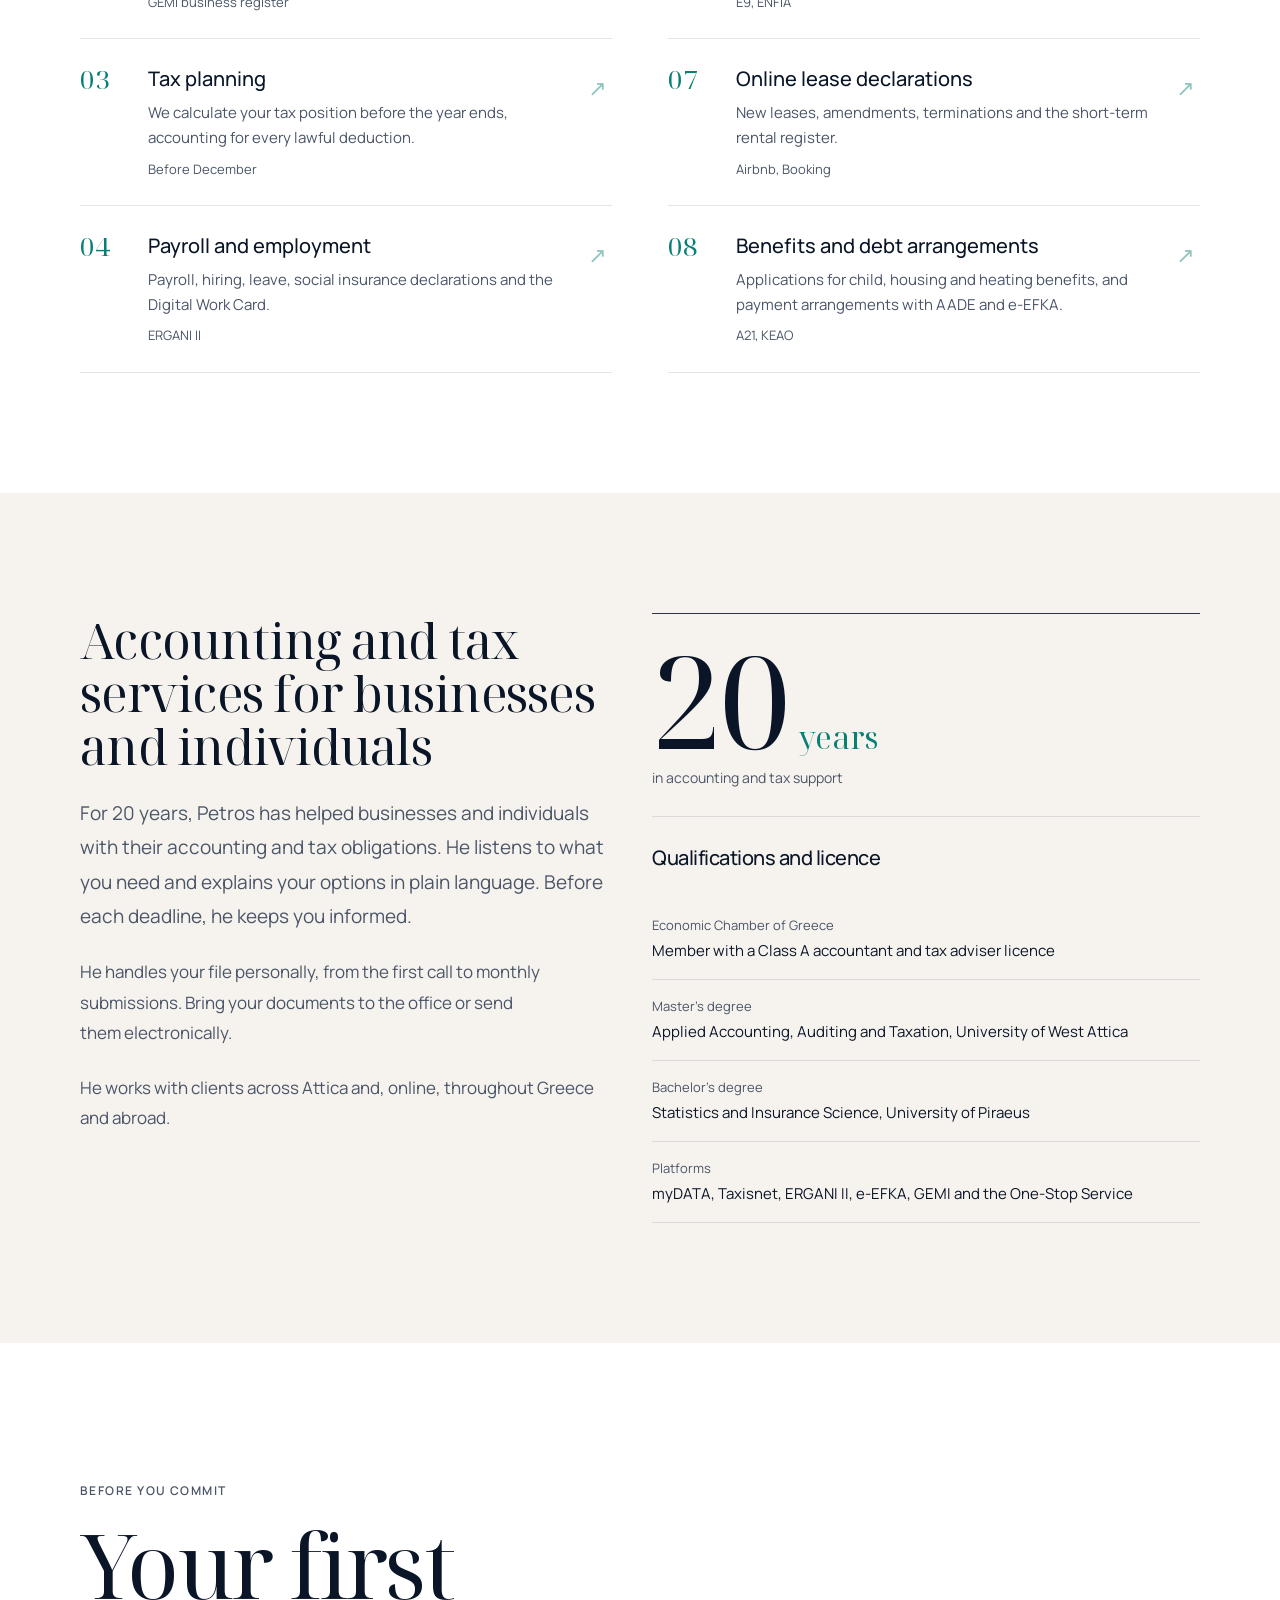
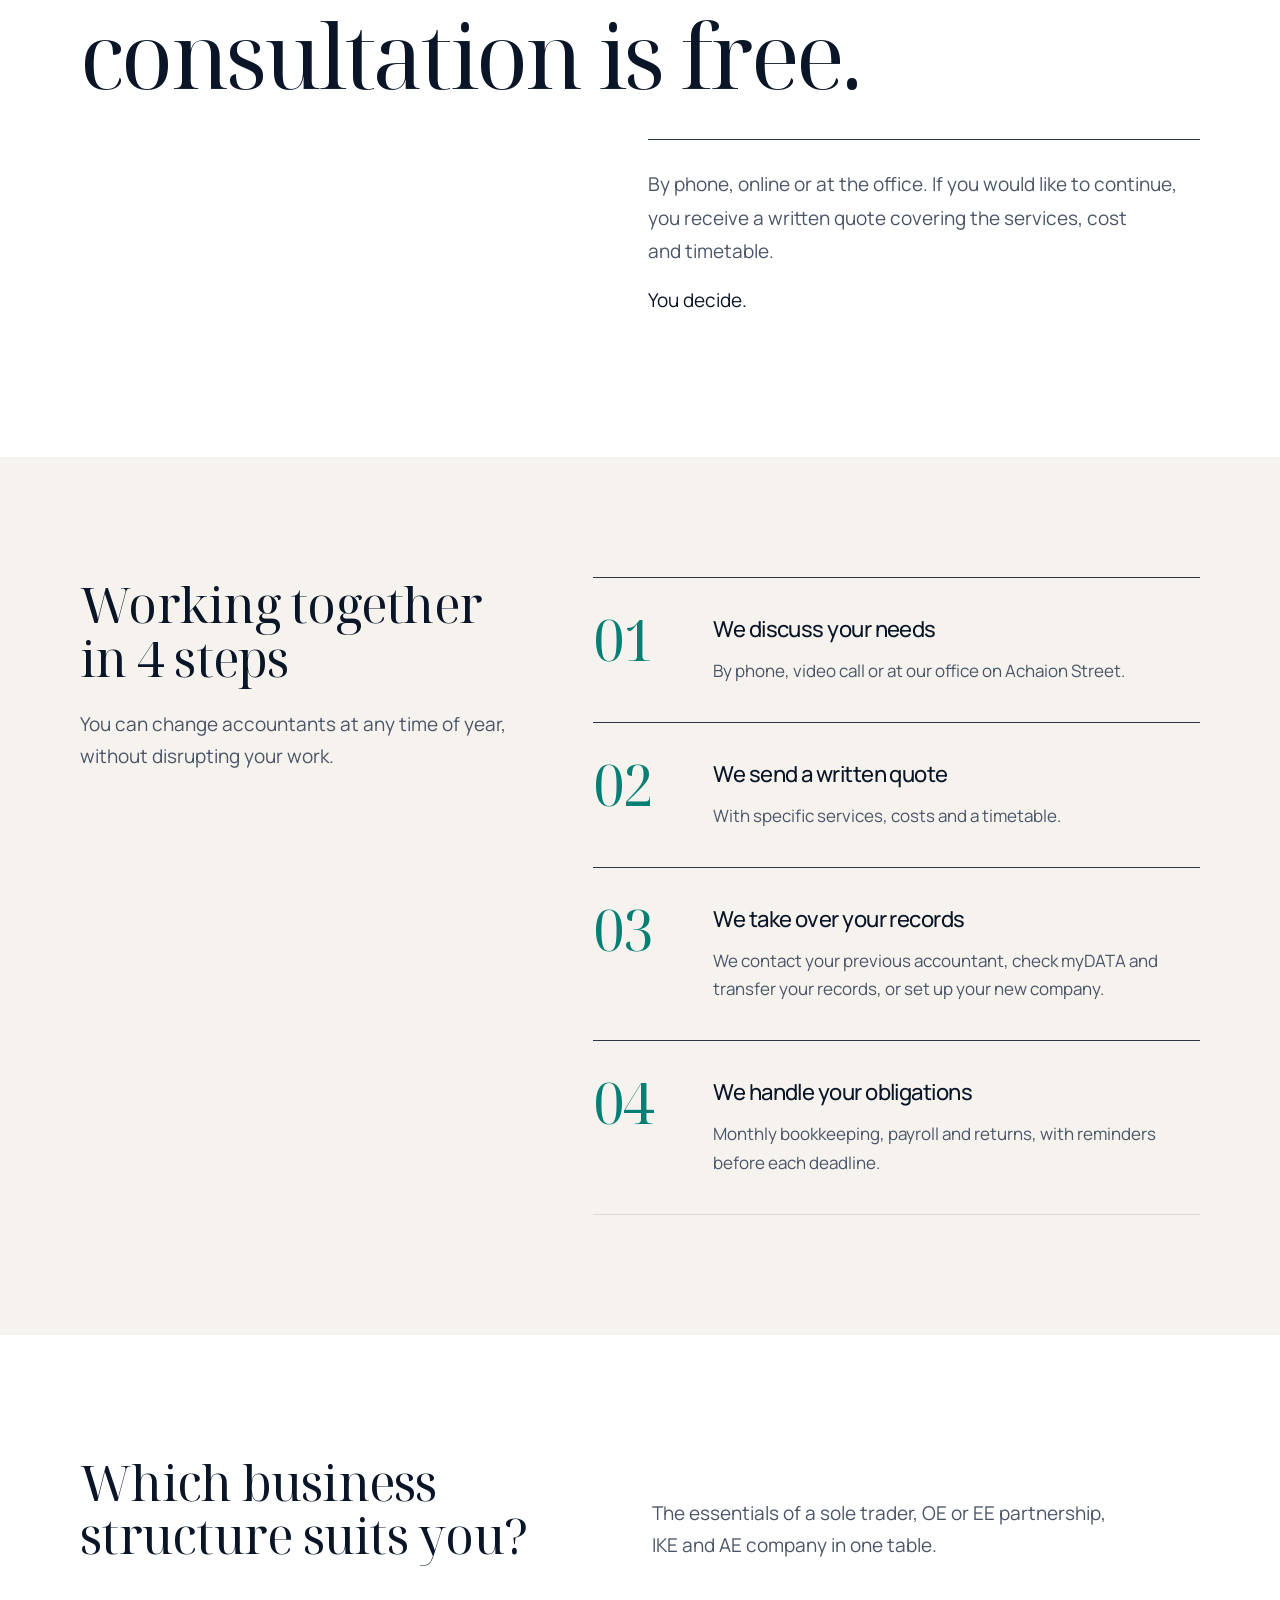
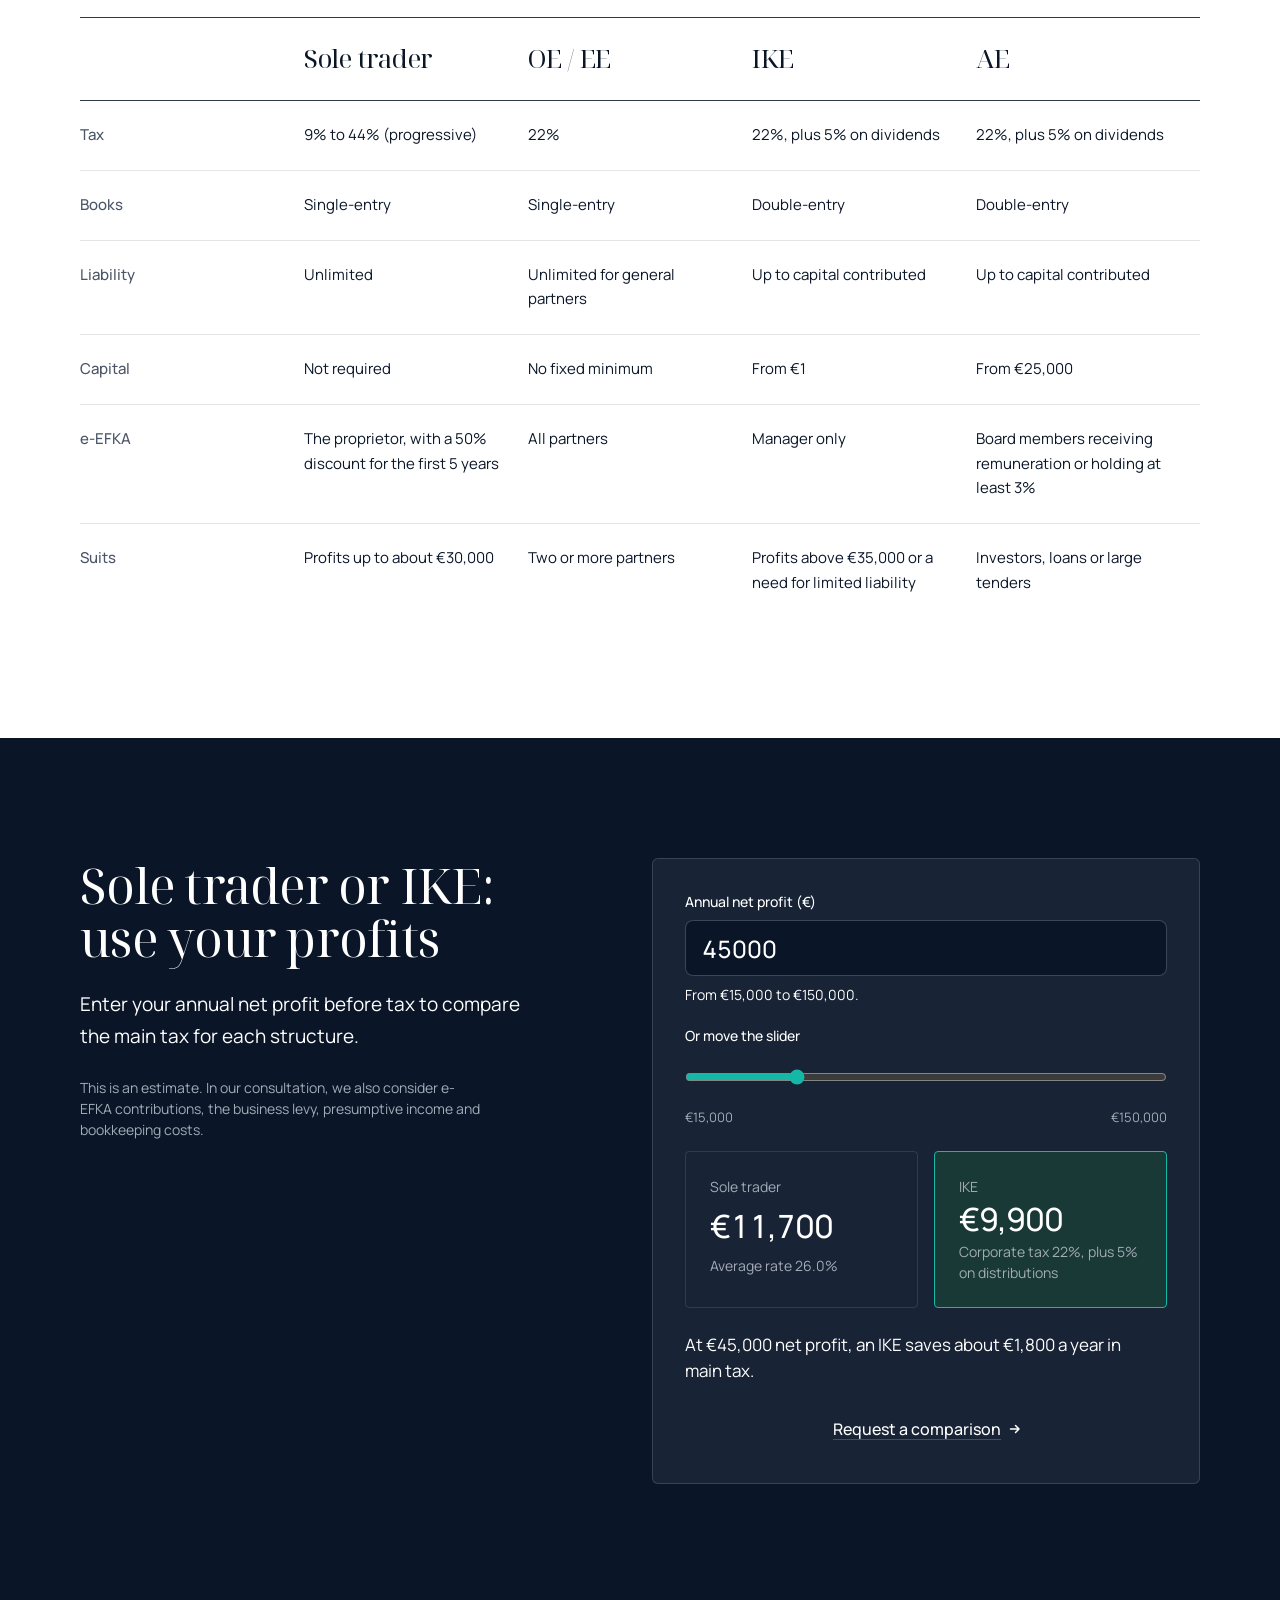
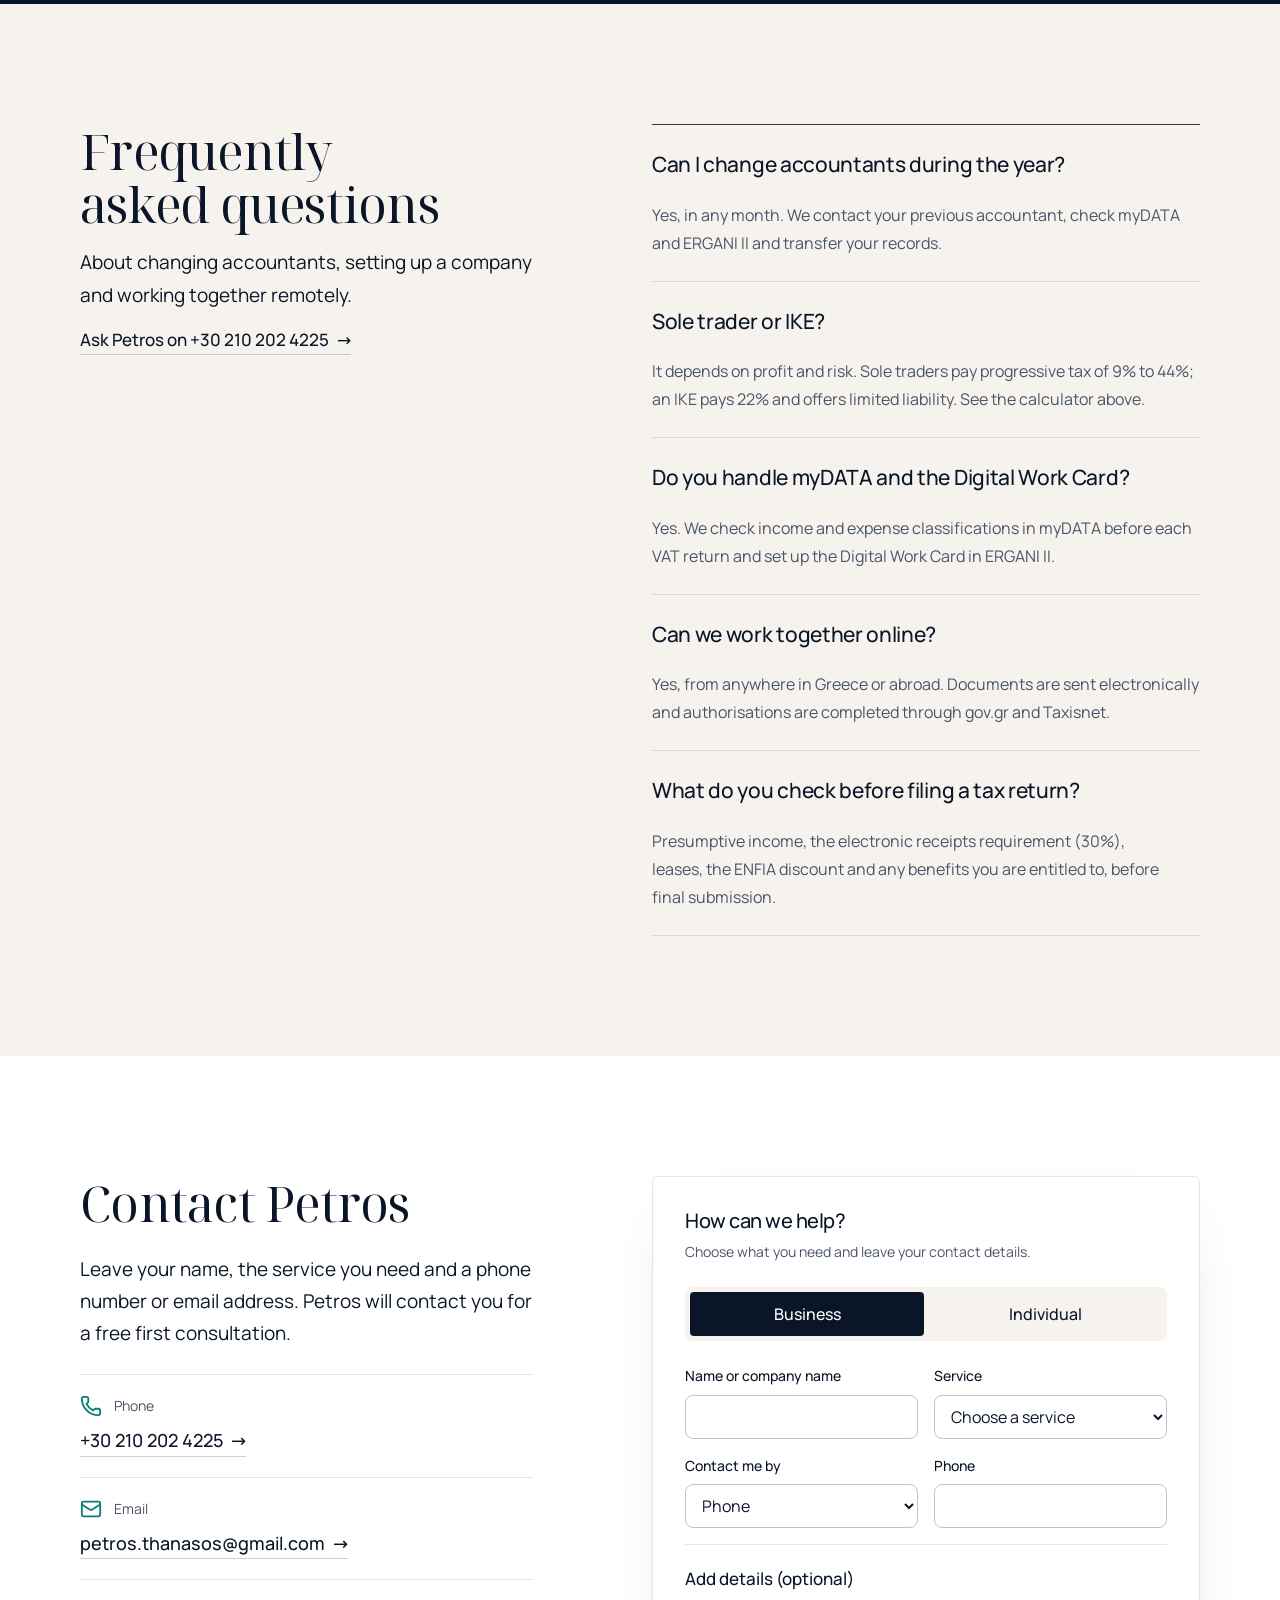
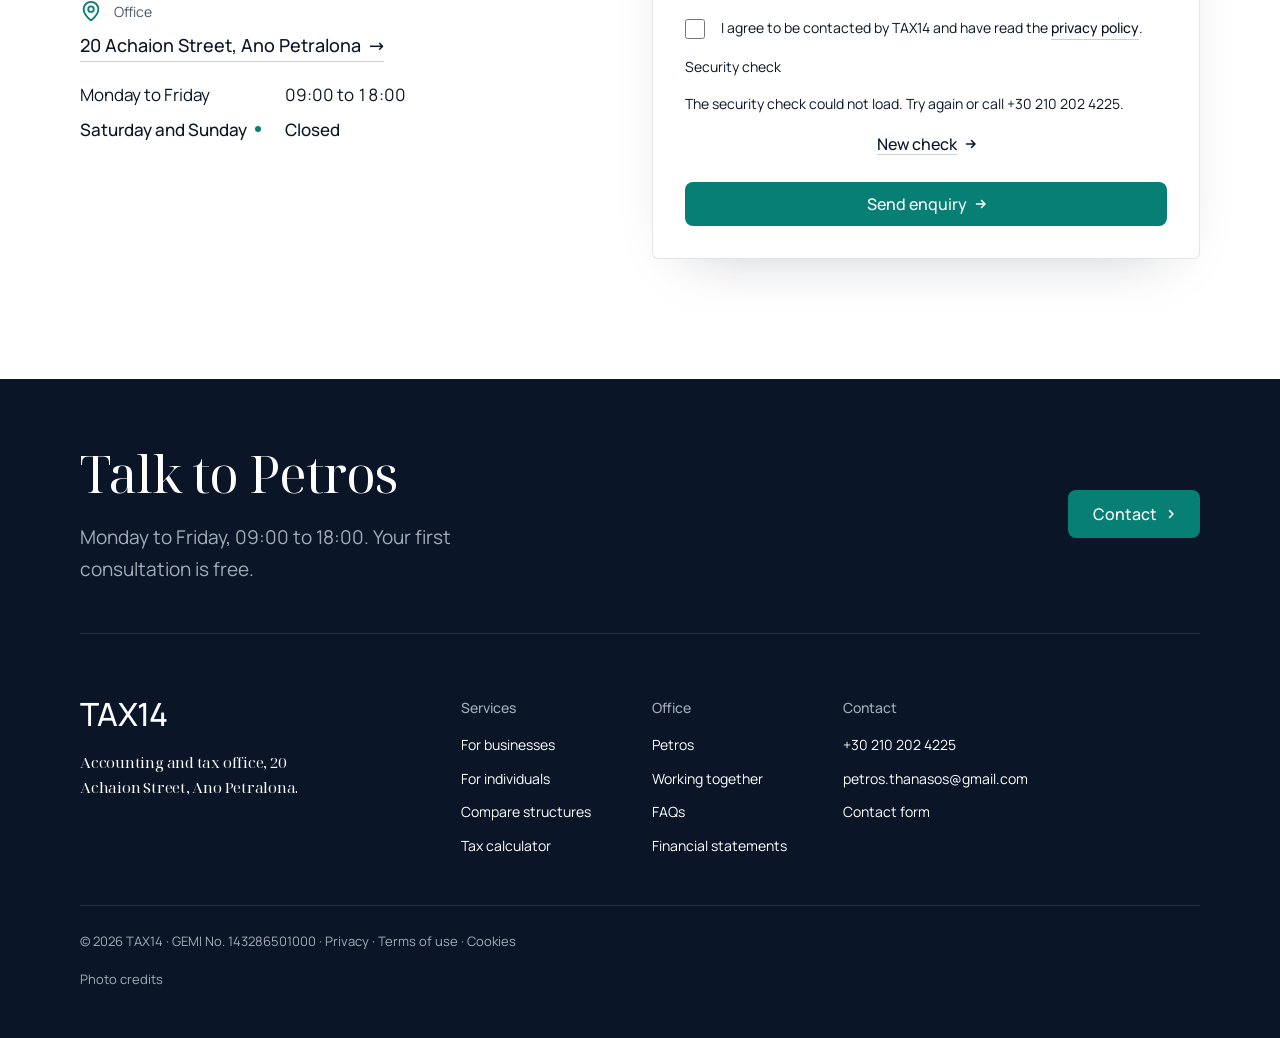
==== commit b86b21cb: "Visual refresh: serif headings, warm palette, numbered services and calm motion Awwwards-informed pa" ====
--- a/en/index.html
+++ b/en/index.html
@@ -34,12 +34,13 @@
 <meta name="page-type" content="service">
 
 <link rel="preload" href="/assets/fonts/manrope-latin-wght-normal.woff2" as="font" type="font/woff2" crossorigin>
-<link rel="stylesheet" href="/css/fonts.css?v=2">
+<link rel="preload" href="/assets/fonts/noto-serif-display-greek-wght-normal.woff2" as="font" type="font/woff2" crossorigin>
+<link rel="stylesheet" href="/css/fonts.css?v=3">
 <link rel="stylesheet" href="/assets/kit/system.css?v=1">
 <link rel="stylesheet" href="/assets/kit/ui/cards.css?v=1">
 <link rel="stylesheet" href="/assets/kit/motion/motion.css?v=1">
 <link rel="stylesheet" href="/assets/kit/layout/layout.css?v=1">
-<link rel="stylesheet" href="/css/site.css?v=office1">
+<link rel="stylesheet" href="/css/site.css?v=refresh1">
 <script src="/js/head.js?v=1"></script>
 <link rel="modulepreload" href="/assets/kit/moments/moments.js">
 <link rel="modulepreload" href="/assets/kit/moments/lib.js">
@@ -361,10 +362,20 @@
       </div>
       <div class="hero__visual"><img class="hero__bg" src="/assets/img/office-1086.webp" srcset="/assets/img/office-640.webp 640w, /assets/img/office-960.webp 960w, /assets/img/office-1086.webp 1086w" sizes="(min-width: 1024px) 52vw, 100vw" width="1086" height="815" alt="Inside the TAX14 accounting office in Ano Petralona, with desks, computer screens and shelves of binders" fetchpriority="high" decoding="async" data-source="owner" data-subject="the TAX14 office interior at Achaion 20, Ano Petralona"></div>
       <dl class="hero__proof">
-        <div><dt>20 years</dt><dd>of accounting experience</dd></div>
+        <div><dt data-m-count>20 years</dt><dd>of accounting experience</dd></div>
         <div><dt>Class A licence</dt><dd>Economic Chamber of Greece member</dd></div>
         <div><dt>In person &amp; online</dt><dd>in Athens and across Greece</dd></div>
       </dl>
+      <div class="trust-strip">
+        <p class="trust-strip__label">Working daily in</p>
+        <ul class="trust-strip__list">
+          <li>myDATA</li>
+          <li>Taxisnet</li>
+          <li>ERGANI II</li>
+          <li>e-EFKA</li>
+          <li>gov.gr</li>
+        </ul>
+      </div>
     </div>
   </section>
 
@@ -407,7 +418,7 @@
           <p class="measure">He works with clients across Attica and, online, throughout Greece and abroad.</p>
         </div>
         <div class="span-6 start-7 credentials">
-          <p class="credentials__stat"><span class="credentials__number">20<span>years</span></span><span class="t-small muted">in accounting and tax support</span></p>
+          <p class="credentials__stat"><span class="credentials__number" data-m-count>20<span>years</span></span><span class="t-small muted">in accounting and tax support</span></p>
           <div class="group-head"><h3>Qualifications and licence</h3></div>
           <ul class="rows rows--spec">
             <li><span class="rows__name">Economic Chamber of Greece</span><p>Member with a Class A accountant and tax adviser licence</p></li>
@@ -685,5 +696,6 @@
 <script type="module" src="/assets/kit/layout/layout.js?v=1"></script>
 <script type="module" src="/js/main.js?v=language1"></script>
 <script type="module" src="/js/navigation.js?v=language1"></script>
+<script type="module" src="/js/reveal.js?v=1"></script>
 </body>
 </html>
--- a/css/fonts.css
+++ b/css/fonts.css
@@ -24,3 +24,29 @@
   src: url('../assets/fonts/manrope-latin-ext-wght-normal.woff2') format('woff2');
   unicode-range: U+0100-02BA, U+02BD-02C5, U+02C7-02CC, U+02CE-02D7, U+02DD-02FF, U+0304, U+0308, U+0329, U+1D00-1DBF, U+1E00-1E9F, U+1EF2-1EFF, U+2020, U+20A0-20AB, U+20AD-20C4, U+2113, U+2C60-2C7F, U+A720-A7FF;
 }
+/* Noto Serif Display (variable, weights 100-900) for headings, self-hosted.
+   SIL Open Font License: assets/fonts/OFL-noto-serif-display.txt. Greek, Latin and Latin Extended only. */
+@font-face {
+  font-family: 'Noto Serif Display';
+  font-style: normal;
+  font-display: swap;
+  font-weight: 100 900;
+  src: url('../assets/fonts/noto-serif-display-greek-wght-normal.woff2') format('woff2');
+  unicode-range: U+0370-0377, U+037A-037F, U+0384-038A, U+038C, U+038E-03A1, U+03A3-03FF;
+}
+@font-face {
+  font-family: 'Noto Serif Display';
+  font-style: normal;
+  font-display: swap;
+  font-weight: 100 900;
+  src: url('../assets/fonts/noto-serif-display-latin-wght-normal.woff2') format('woff2');
+  unicode-range: U+0000-00FF, U+0131, U+0152-0153, U+02BB-02BC, U+02C6, U+02DA, U+02DC, U+0304, U+0308, U+0329, U+2000-206F, U+20AC, U+2122, U+2191, U+2193, U+2212, U+2215, U+FEFF, U+FFFD;
+}
+@font-face {
+  font-family: 'Noto Serif Display';
+  font-style: normal;
+  font-display: swap;
+  font-weight: 100 900;
+  src: url('../assets/fonts/noto-serif-display-latin-ext-wght-normal.woff2') format('woff2');
+  unicode-range: U+0100-02BA, U+02BD-02C5, U+02C7-02CC, U+02CE-02D7, U+02DD-02FF, U+0304, U+0308, U+0329, U+1D00-1DBF, U+1E00-1E9F, U+1EF2-1EFF, U+2020, U+20A0-20AB, U+20AD-20C0, U+2113, U+2C60-2C7F, U+A720-A7FF;
+}
--- a/css/site.css
+++ b/css/site.css
@@ -395,3 +395,179 @@
   .language-switcher { gap: 2px; }
   .language-switcher__link { flex-direction: column; gap: 2px; padding: 2px 4px; font-size: 12px; line-height: 1.1; }
 }
+
+/* ==================================================================== visual refresh (2026-11-14)
+   Awwwards-informed pass approved by the owner: an editorial serif for headings (Manrope stays for
+   text), oversized numbers, a warm paper surface instead of cool slate, fewer bordered boxes, a
+   numbered services index, sticky steps, a platforms strip and calm motion. Copy, headings, URLs
+   and structured data are unchanged. Later rules here override the earlier ones above. */
+:root {
+  --p-surface: #f6f3ee;
+  --p-muted: #4a5568;
+  --font-display: "Noto Serif Display", Georgia, "Times New Roman", serif;
+  --display-weight: 400;
+  --display-tracking: -0.015em;
+  --display-tracking-xl: -0.02em;
+  --t-h2: clamp(34px, 2.6vw + 16px, 56px);
+  --rule: color-mix(in oklab, var(--p-ink) 85%, transparent);
+}
+/* Small headings, the logo and UI text stay in Manrope; the serif is for display sizes only. */
+h3, h4, .nav__logo, .footer__name, .footer__mark, .calc__tax { font-family: var(--font-text); }
+.calc__tax { font-weight: 500; letter-spacing: -.03em; }
+.section h2, .page-text h1 { letter-spacing: var(--display-tracking); line-height: 1.08; font-weight: 400; }
+body { font-size: 17px; }
+.section-head > p, .section .t-lead { font-size: 19px; line-height: 1.7; }
+main > :is(section, .section):not(.hero) { padding-top: 120px; padding-bottom: 120px; }
+main > .section .section-head { margin-bottom: 56px; }
+@media (max-width: 639px) {
+  main > :is(section, .section):not(.hero) { padding-top: 72px; padding-bottom: 72px; }
+  .section-head > p, .section .t-lead { font-size: 17px; }
+  main > .section .section-head { margin-bottom: 36px; }
+}
+
+/* ---------------------------------------------------------------- hero */
+.hero--tax14 h1 { font-family: var(--font-display); font-weight: 400; font-size: clamp(48px, 5.4vw, 88px);
+  line-height: 1.02; letter-spacing: -.025em; max-width: 12ch; }
+.hero--tax14 .hero-notice { text-transform: uppercase; letter-spacing: .12em; font-size: 12px; font-weight: 600; margin-bottom: 20px; }
+main > .hero--tax14 > .wrap.hero__layout { grid-template-columns: minmax(0, 5fr) minmax(0, 6fr); gap: 48px 56px; }
+.hero__visual { height: clamp(460px, 44vw, 640px); border-radius: 4px; }
+.hero__proof { border-top: 1px solid var(--rule); gap: 40px; padding-top: 28px; }
+.hero__proof > div + div { padding-left: 40px; }
+.hero__proof dt { font-family: var(--font-display); font-weight: 400; font-size: clamp(30px, 2.4vw, 40px); line-height: 1.05; letter-spacing: -.02em; }
+.hero__proof dd { font-size: 15px; }
+@media (max-width: 1199px) { .hero--tax14 h1 { font-size: 60px; } }
+@media (max-width: 1023px) {
+  main > .hero--tax14 > .wrap.hero__layout { grid-template-columns: 1fr; gap: 36px; }
+  .hero--tax14 h1 { font-size: 60px; max-width: 14ch; }
+  .hero__visual { height: clamp(300px, 52vw, 480px); }
+  .hero__proof > div + div { padding-left: 20px; }
+  .hero__proof dt { font-size: 30px; }
+}
+@media (max-width: 639px) {
+  .hero--tax14 h1 { font-size: clamp(40px, 11.5vw, 50px); line-height: 1.04; }
+  .hero__visual { height: 280px; border-radius: 4px; }
+  .hero__proof { gap: 24px 16px; }
+  .hero__proof > div + div { padding-left: 16px; }
+  .hero__proof dt { font-size: 26px; }
+  .hero__proof dd { font-size: 13px; }
+}
+/* The photograph unmasks upwards once on load (motion.js's settle runs alongside). */
+@media screen and (prefers-reduced-motion: no-preference) {
+  html.m-enter:not([data-motion="off"]) .hero--tax14 .hero__visual { animation: tx-unmask 1100ms cubic-bezier(.22, 1, .36, 1) both; }
+}
+@keyframes tx-unmask { from { clip-path: inset(18% 0 0 0); } to { clip-path: inset(0); } }
+
+/* ---------------------------------------------------------------- platforms strip */
+.trust-strip { grid-column: 1 / -1; display: flex; flex-wrap: wrap; align-items: baseline; gap: 12px 40px; padding-top: 4px; }
+.trust-strip__label { font-size: 12px; font-weight: 600; letter-spacing: .12em; text-transform: uppercase; color: var(--p-muted); }
+.trust-strip__list { list-style: none; margin: 0; padding: 0; display: flex; flex-wrap: wrap; gap: 8px 36px; }
+.trust-strip__list li { font-family: var(--font-display); font-size: 22px; letter-spacing: -.01em; color: color-mix(in oklab, var(--p-ink) 72%, transparent); }
+@media (max-width: 639px) {
+  .trust-strip { gap: 10px; flex-direction: column; }
+  .trust-strip__list { gap: 6px 22px; }
+  .trust-strip__list li { font-size: 19px; }
+}
+
+/* ---------------------------------------------------------------- services: a numbered index */
+.services { counter-reset: svc; gap: 32px 56px; }
+.service-group, .ground-surface .service-group { border: 0; border-radius: 0; background: none; overflow: visible; }
+.service-group > .group-head { padding: 0 0 18px; background: none; border-bottom: 1px solid var(--rule); }
+.group-head h3 { font-size: 22px; }
+.service-list > li { counter-increment: svc; }
+.service-list > li + li { border-top-color: var(--line); }
+.service-list > li:last-child { border-bottom: 1px solid var(--line); }
+.service-link { grid-template-columns: 56px minmax(0, 1fr) 24px; gap: 12px; padding: 26px 0; }
+.service-link:hover { background: none; }
+.service-link .row-ic { background: none; height: auto; place-items: start; color: var(--p-accent); }
+.service-link .row-ic > svg { display: none; }
+.service-link .row-ic::before { content: counter(svc, decimal-leading-zero); font: 400 26px/1.1 var(--font-display); font-variant-numeric: lining-nums tabular-nums; }
+.service-copy .rows__name { font-size: 20px; transition: color var(--dur); }
+.service-link:hover .rows__name { color: var(--p-accent); }
+.service-arrow { font-size: 22px; opacity: .45; transition: transform 220ms cubic-bezier(.2, .8, .2, 1), opacity 220ms; }
+.service-link:hover .service-arrow, .service-link:focus-visible .service-arrow { opacity: 1; transform: translate(4px, -4px); }
+.service-link:focus-visible { outline-offset: 2px; border-radius: 2px; }
+@media (max-width: 639px) {
+  .service-link { padding: 22px 0; grid-template-columns: 40px minmax(0, 1fr) 16px; gap: 10px; }
+  .service-link .row-ic { width: auto; height: auto; }
+  .service-link .row-ic::before { font-size: 21px; }
+  .service-copy .rows__name { font-size: 18px; }
+}
+
+/* ---------------------------------------------------------------- Petros: one big number, no card */
+.credentials, .ground-surface .credentials { background: none; border: 0; border-radius: 0; padding: 0; border-top: 1px solid var(--rule); padding-top: 28px; }
+.credentials__stat { border-bottom-color: var(--line); }
+.credentials__number { font-family: var(--font-display); font-weight: 400; font-size: clamp(96px, 10vw, 160px); line-height: .9; letter-spacing: -.04em; color: var(--p-ink); }
+.credentials__number > span { font-family: var(--font-display); font-size: clamp(28px, 2.4vw, 40px); color: var(--p-accent); letter-spacing: -.01em; }
+.credentials .rows--spec > li { border-color: var(--line); }
+@media (max-width: 639px) { .credentials, .ground-surface .credentials { padding: 24px 0 0; } }
+
+/* ---------------------------------------------------------------- the free first call: one large line */
+main > #first-call { padding-block: 140px; border-bottom: 0; }
+main > #first-call > .statement__layout { grid-template-columns: minmax(0, 1fr); gap: 40px; }
+#first-call .t-label { text-transform: uppercase; letter-spacing: .12em; font-size: 12px; font-weight: 600; }
+#first-call .mo-wh__text { max-width: 16ch; font-size: clamp(48px, 7vw, 112px); line-height: 1; letter-spacing: -.03em; }
+.statement__detail { justify-self: end; max-width: 46ch; font-size: 19px; padding-top: 28px; border-top: 1px solid var(--rule); }
+@media (max-width: 767px) {
+  main > #first-call { padding-block: 88px; }
+  .statement__detail { justify-self: stretch; font-size: 17px; }
+}
+
+/* ---------------------------------------------------------------- steps: sticky heading, scrolling steps */
+@media (min-width: 1024px) {
+  #process .process-layout { display: grid; grid-template-columns: minmax(0, 5fr) minmax(0, 7fr); gap: 80px; align-items: start; }
+  #process .section-head { position: sticky; top: calc(var(--nav) + 48px); grid-template-columns: minmax(0, 1fr); margin-bottom: 0; }
+  #process ol.steps { grid-template-columns: minmax(0, 1fr); gap: 0; }
+}
+.steps > li, ol.steps > li { display: grid; grid-template-columns: 96px minmax(0, 1fr); gap: 24px; padding-block: 36px; border-top: 1px solid var(--rule); }
+.steps > li:last-child { border-bottom: 1px solid var(--line); }
+.step-number { width: auto; height: auto; border: 0; border-radius: 0; background: none; place-items: start;
+  font: 400 56px/.9 var(--font-display); letter-spacing: -.03em; color: var(--p-accent); }
+.steps h3 { font-size: 22px; }
+.steps p { font-size: 17px; max-width: 48ch; }
+@media (min-width: 640px) and (max-width: 1023px) { ol.steps { grid-template-columns: minmax(0, 1fr); gap: 0; } }
+@media (max-width: 639px) {
+  .steps > li, ol.steps > li { grid-template-columns: 56px minmax(0, 1fr); gap: 16px; padding-block: 28px; }
+  .step-number { font-size: 40px; }
+  .steps h3 { font-size: 19px; }
+}
+
+/* ---------------------------------------------------------------- comparison table: rules, not boxes */
+.compare { border: 0; border-radius: 0; border-top: 1px solid var(--rule); }
+.compare__table thead th { background: none; font-family: var(--font-display); font-weight: 400; font-size: 26px; letter-spacing: -.01em; border-bottom-color: var(--rule); }
+.compare__table tbody tr:nth-child(even) { background: none; }
+.compare__table th, .compare__table td { padding: 22px 20px 22px 0; }
+@media (max-width: 1023px) {
+  .compare { border-top: 0; }
+  .compare__table tr { border: 0; border-top: 1px solid var(--rule); border-radius: 0; padding: 20px 0; }
+  .compare__table tbody th { width: auto; font-family: var(--font-display); font-size: 24px; font-weight: 400; }
+}
+
+/* ---------------------------------------------------------------- calculator, FAQ, contact, footer */
+.calc { border-color: color-mix(in oklab, white 14%, transparent); border-radius: 6px; }
+.calc__box { border-radius: 4px; }
+.faq .faq__item h3 { font-size: 21px; }
+.faq .faq__item:first-child { border-top: 1px solid var(--rule); padding-top: 24px; }
+.enquiry { border-radius: 6px; box-shadow: 0 24px 60px -36px rgb(10 22 40 / .28); }
+.closing .closing__cta h2 { font-family: var(--font-display); font-weight: 400; font-size: clamp(40px, 4vw, 64px); letter-spacing: -.02em; }
+@media (max-width: 639px) { .closing .closing__cta h2 { font-size: 36px; } }
+
+/* Desktop nav: the owner's bordered links, quieter and on the warmer tone. */
+@media (min-width: 1024px) {
+  .nav .nav__link { border-color: #e2ddd3; }
+  .nav .nav__link:hover, .nav .nav__link[aria-current="page"], header.nav .nav__link[aria-current="location"] { background: #f1f7f5; }
+}
+
+/* ---------------------------------------------------------------- inner pages */
+.page-text h1 { font-size: clamp(40px, 4vw, 64px); }
+.page-text h2 { font-family: var(--font-text); }
+
+/* ---------------------------------------------------------------- calm scroll reveal (js/reveal.js) */
+@media screen and (prefers-reduced-motion: no-preference) {
+  html.rv-on main .rv:not(.rv-in) {
+    opacity: 0; transform: translateY(16px);
+  }
+  html.rv-on main .rv.rv-in { transition: opacity 700ms cubic-bezier(.22, 1, .36, 1) var(--rv-delay, 0ms), transform 700ms cubic-bezier(.22, 1, .36, 1) var(--rv-delay, 0ms); }
+}
+@media print { html.rv-on main * { opacity: 1 !important; transform: none !important; } }
+/* Serif headings wrap on whole words: no automatic hyphenation at display sizes. */
+h1, h2, .hero--tax14 h1 { hyphens: manual; -webkit-hyphens: manual; }
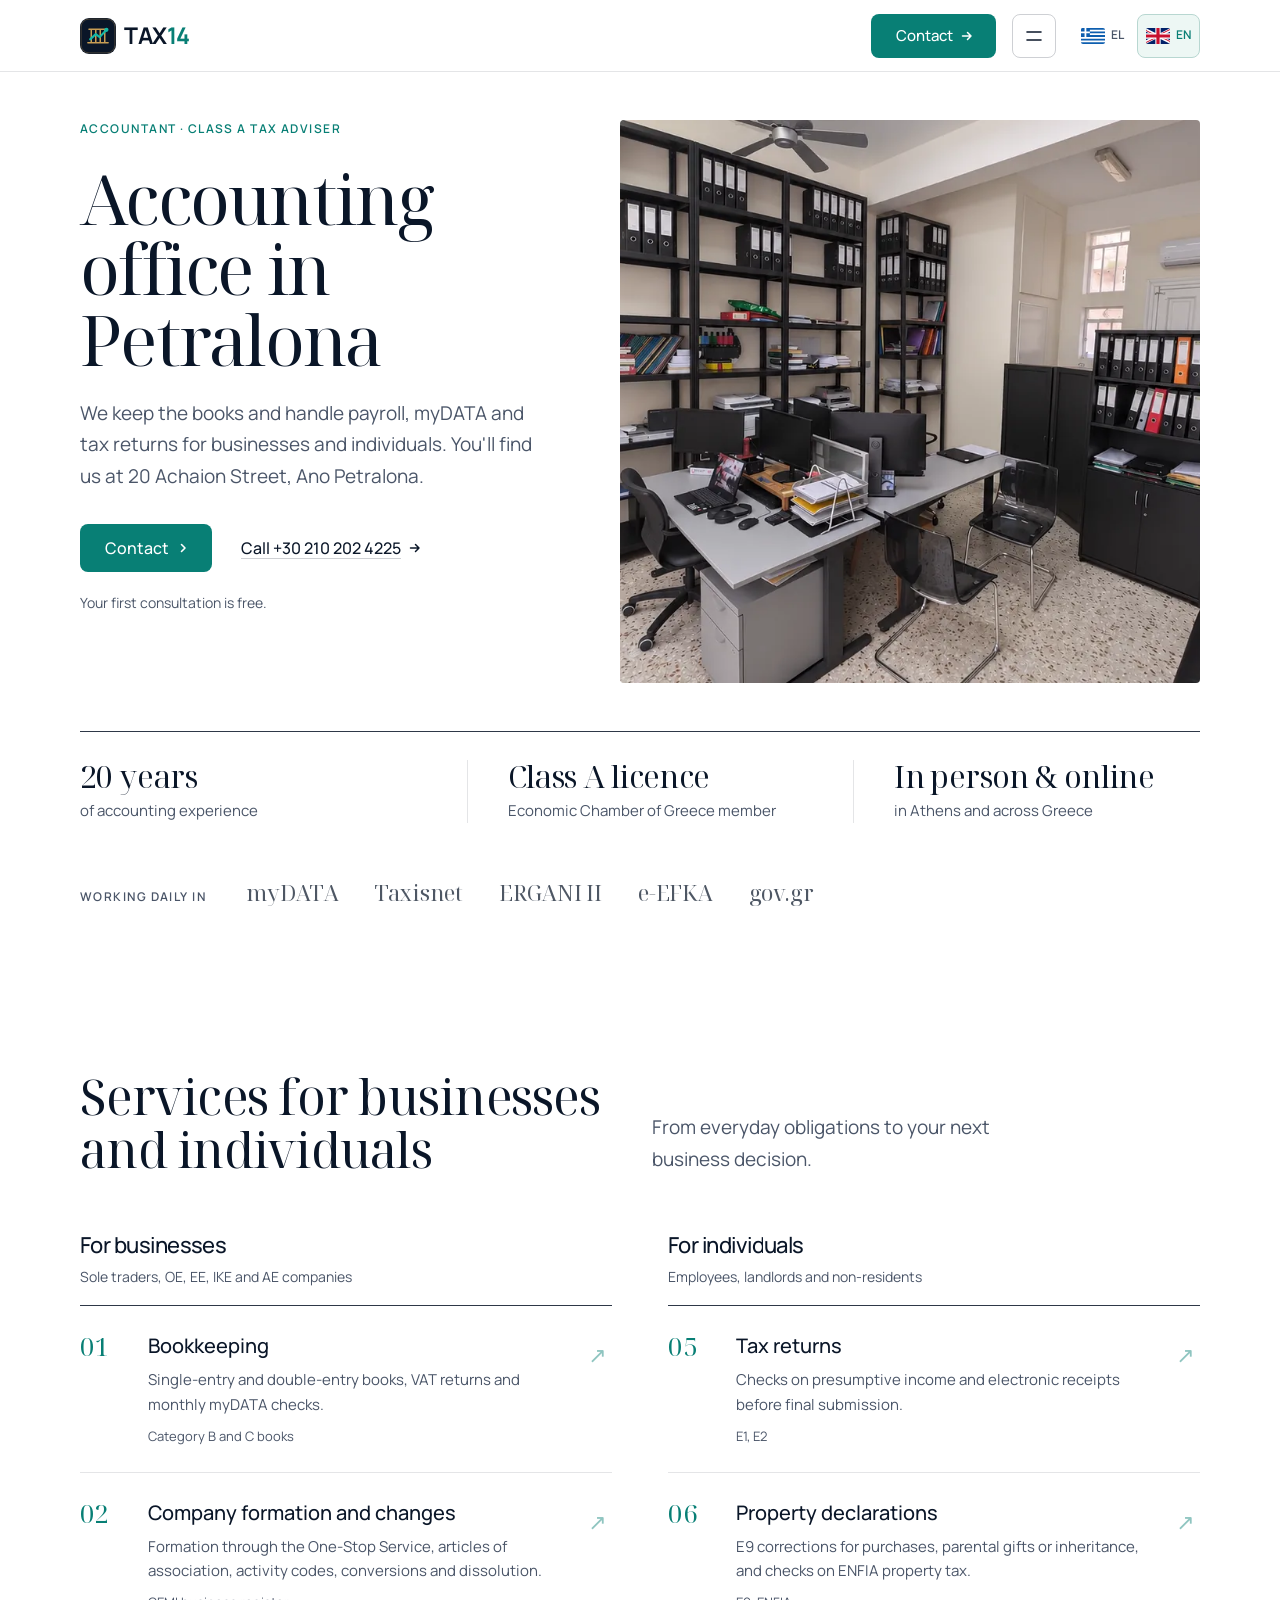
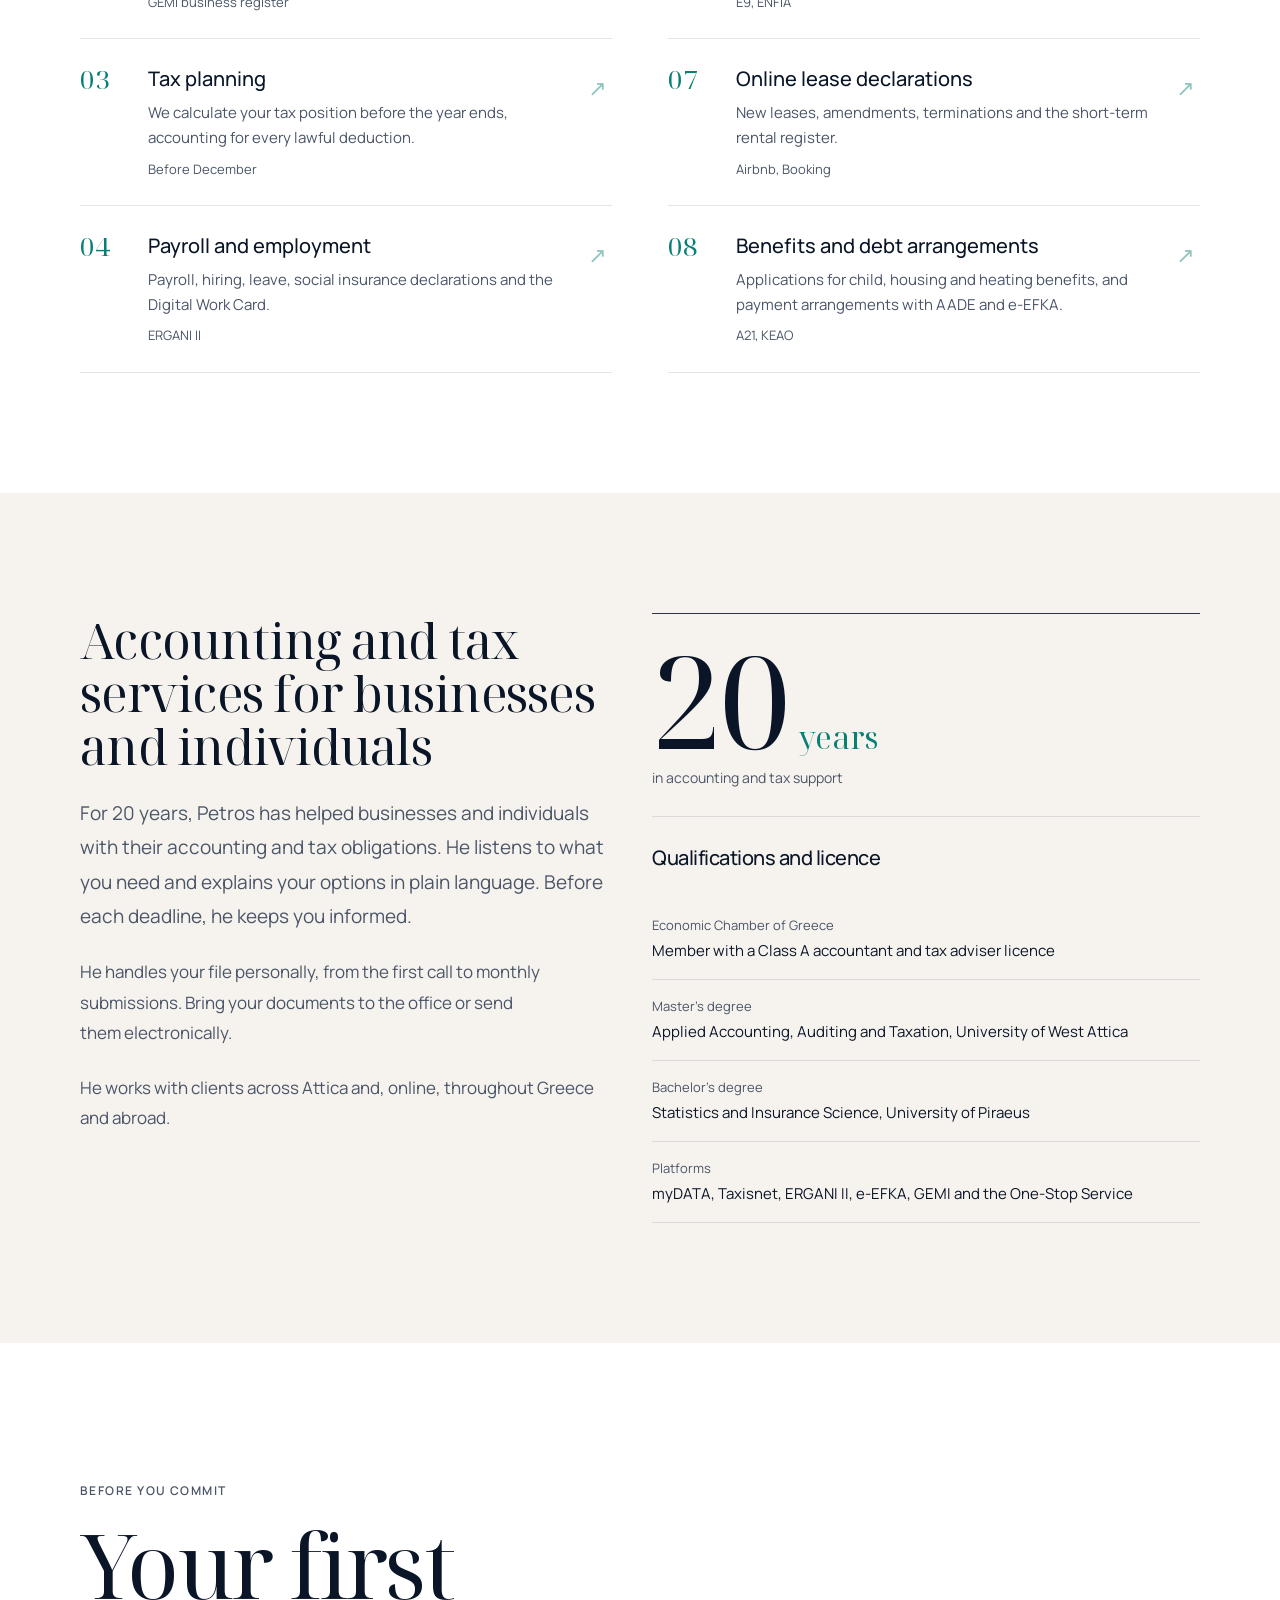
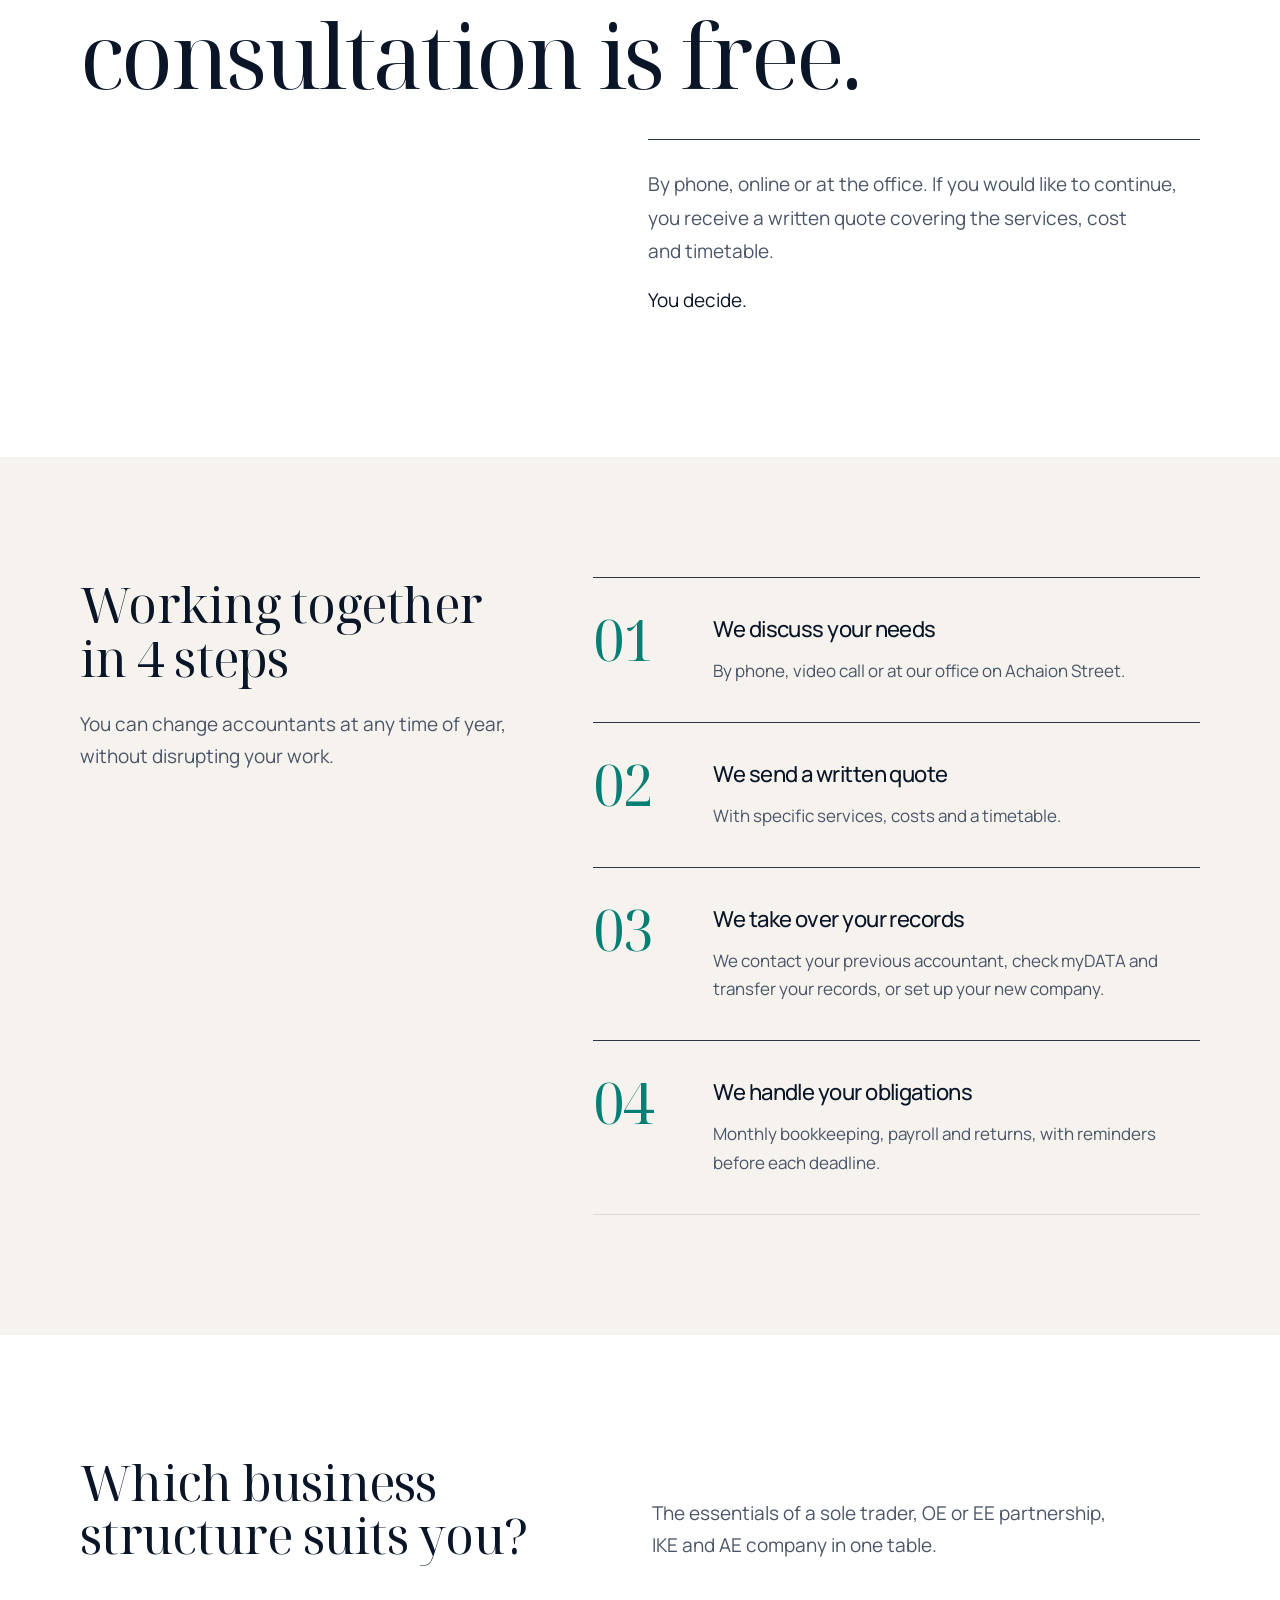
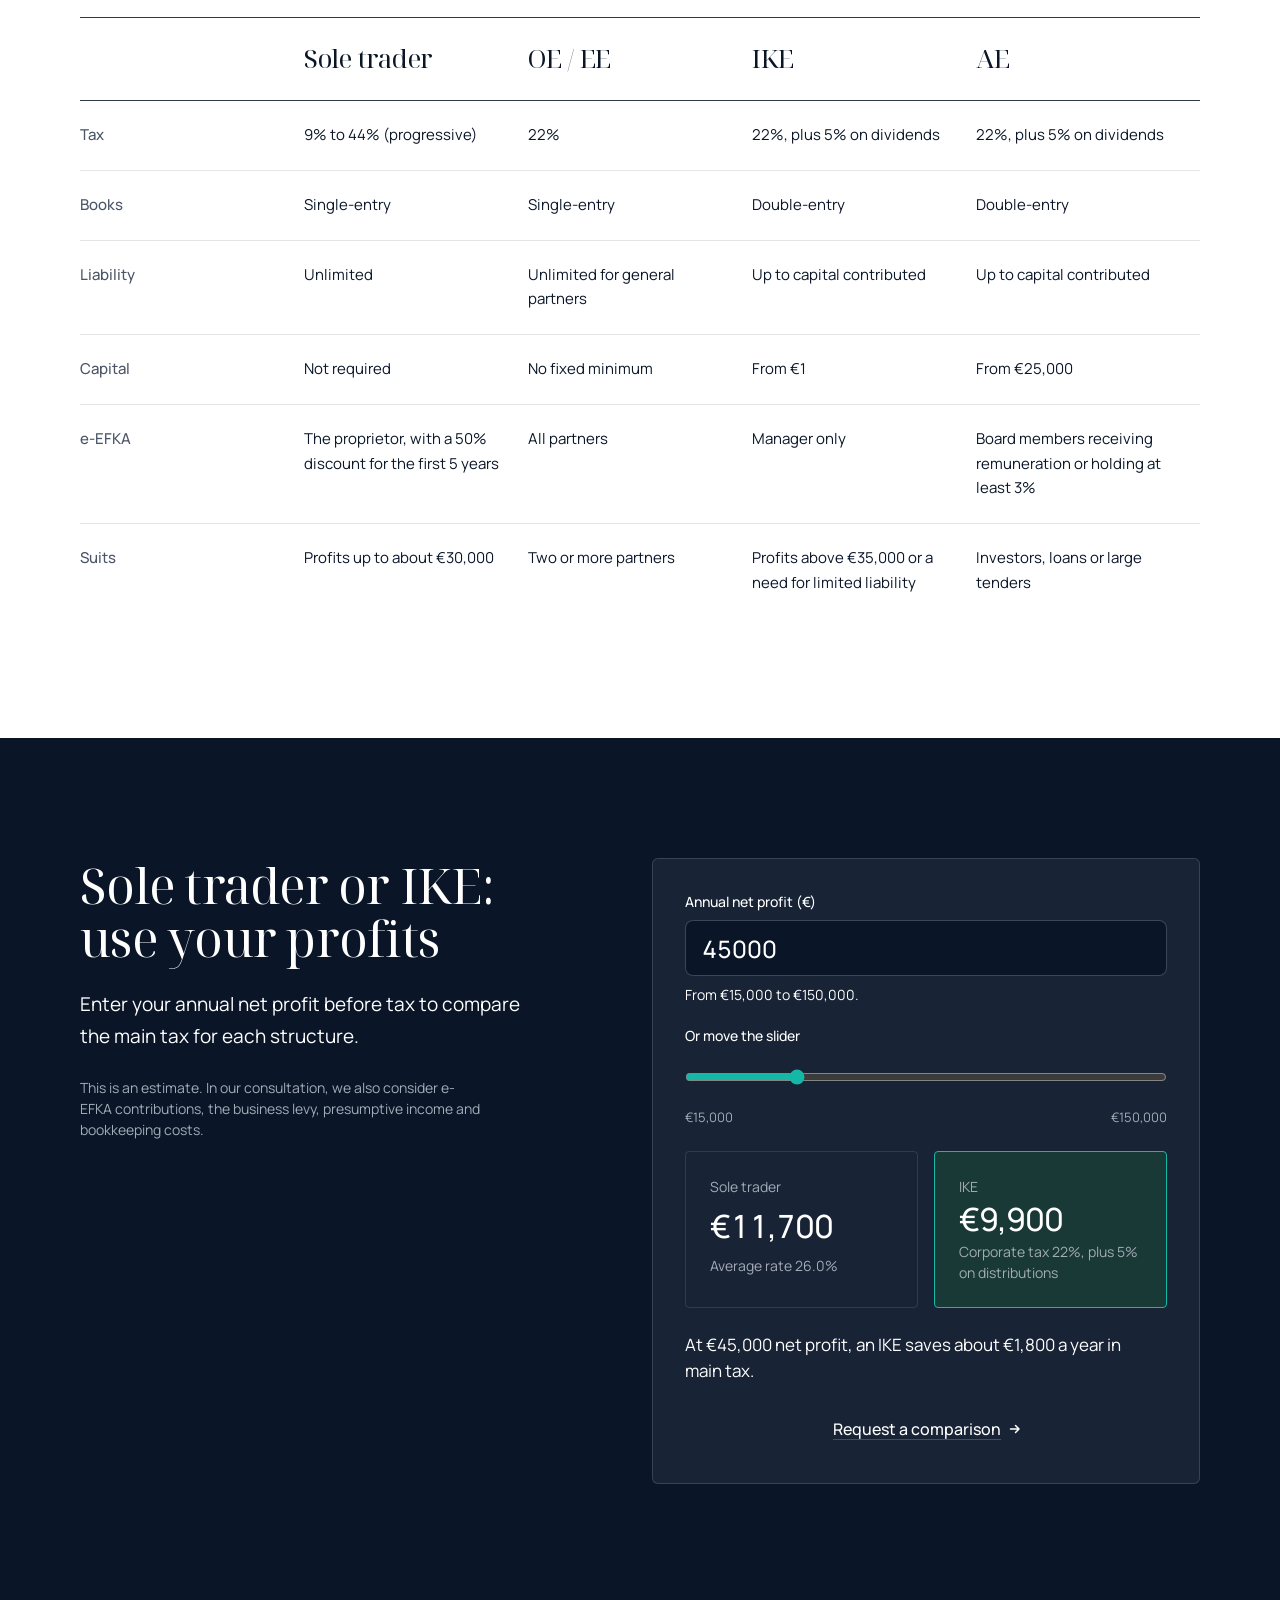
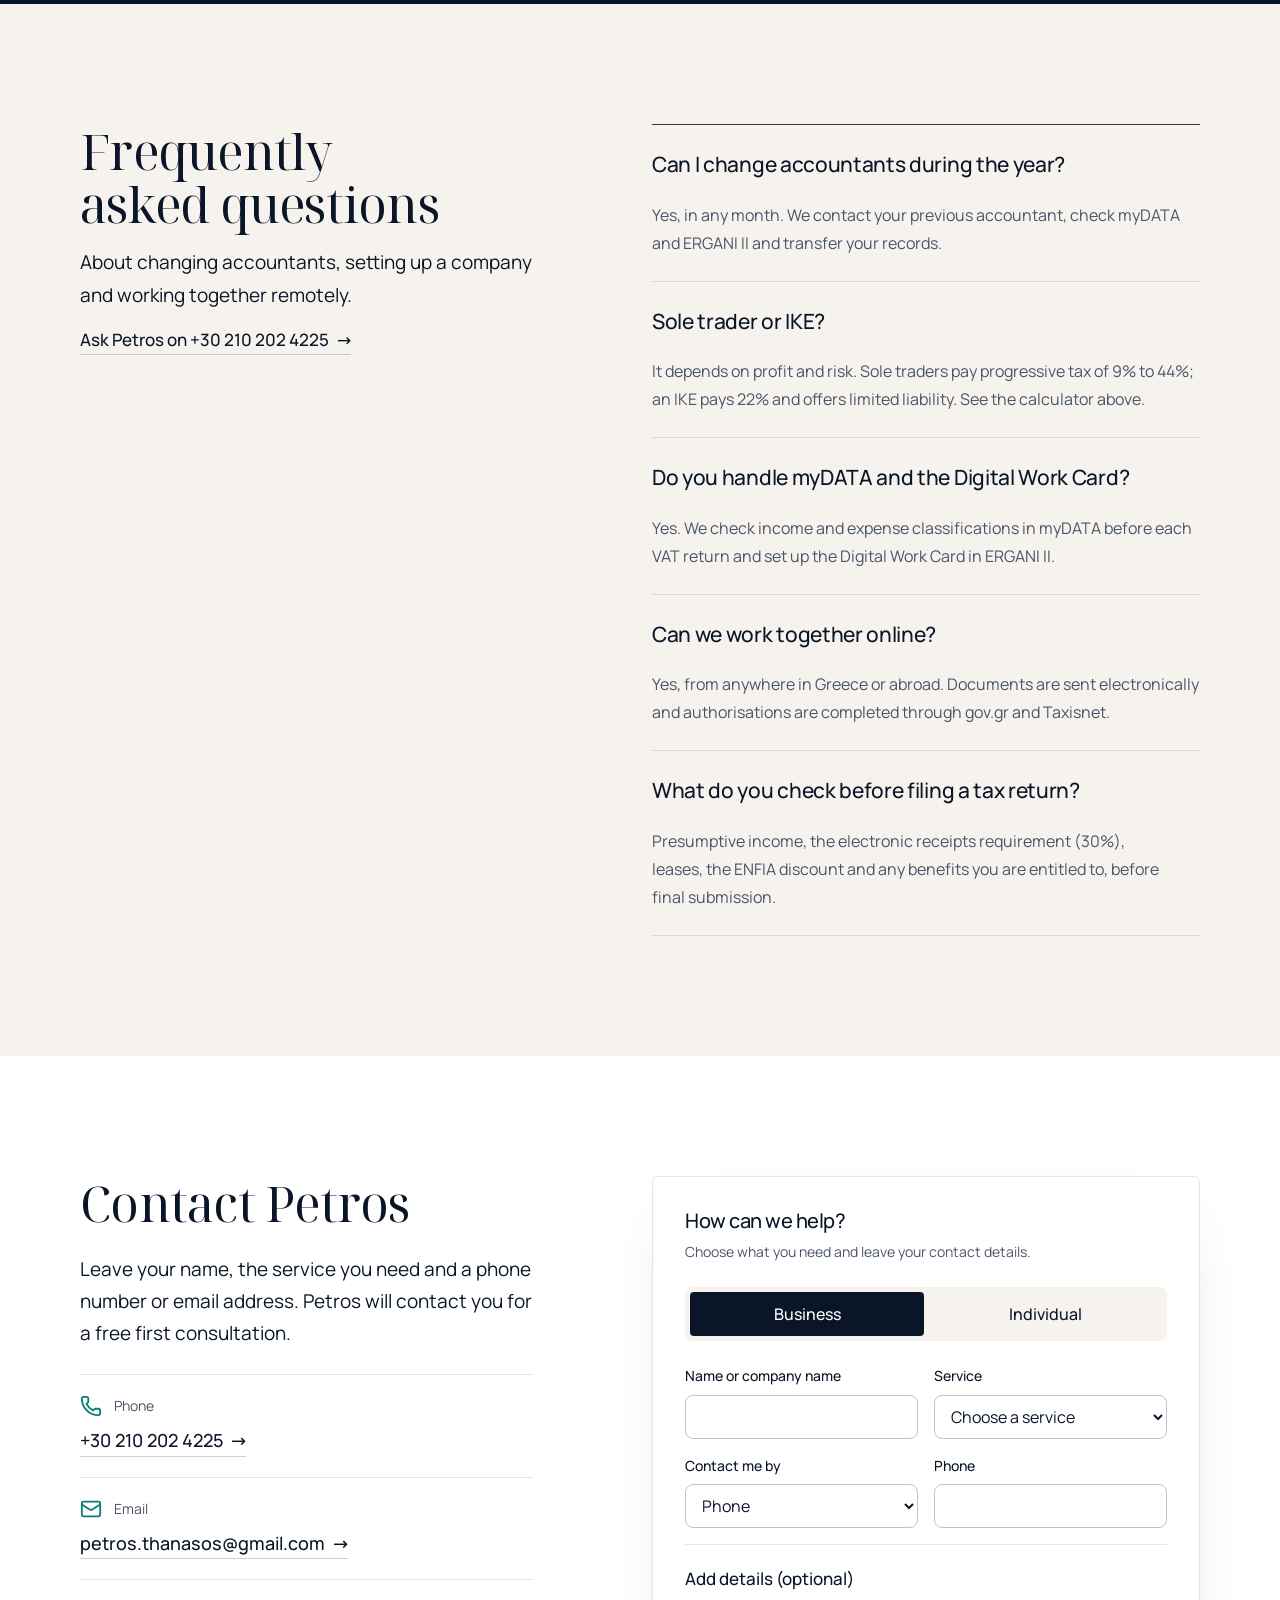
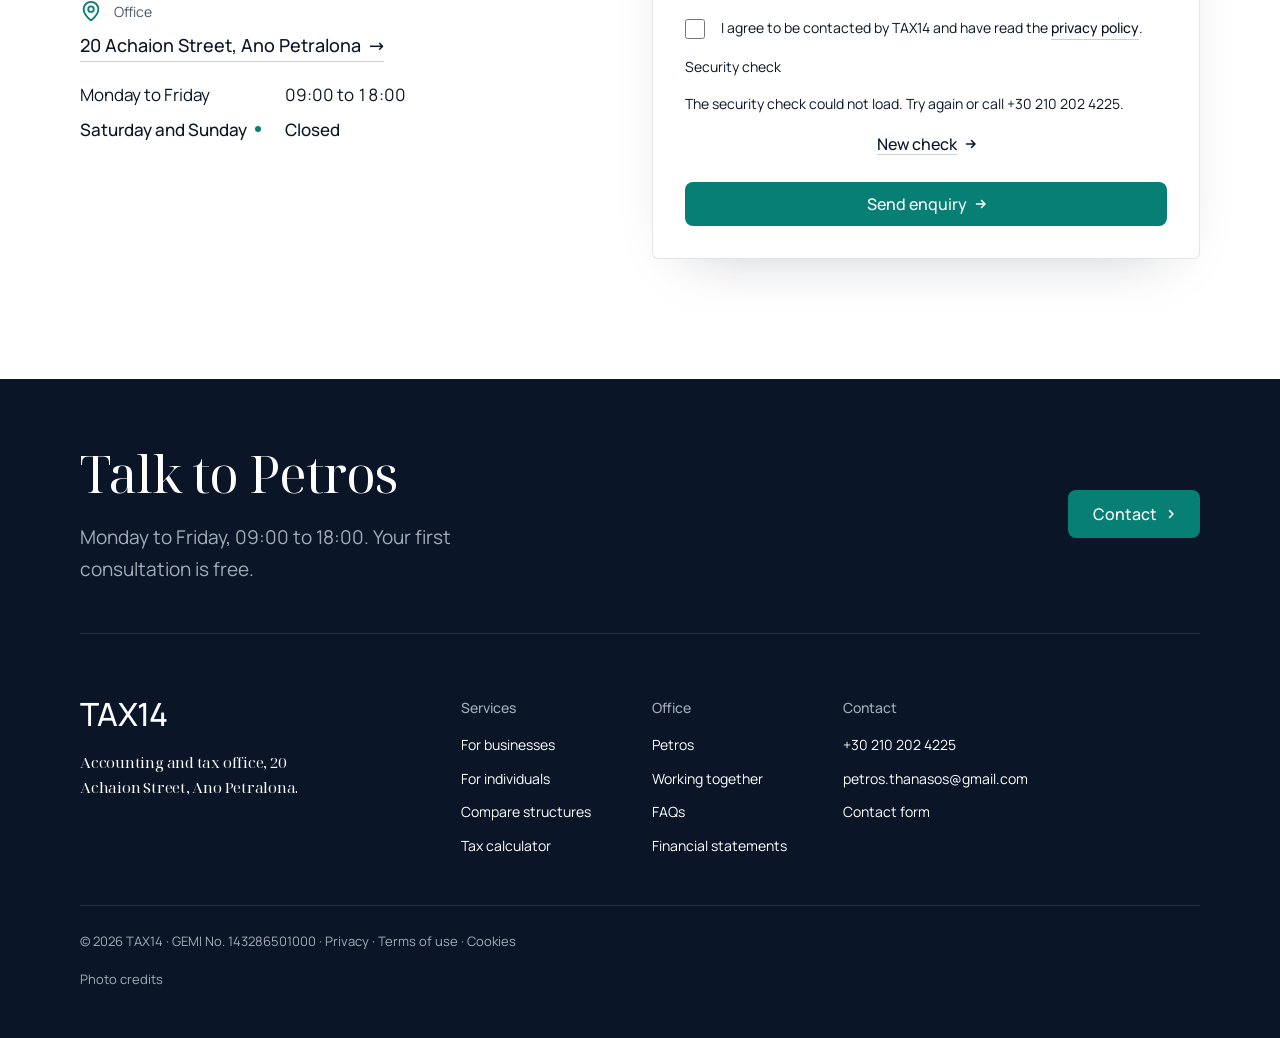
==== commit 69663a27: "Reword the hero introduction (Greek and English) Co-Authored-By: Claude Opus 5.5 <noreply@anthropic." ====
--- a/en/index.html
+++ b/en/index.html
@@ -352,7 +352,7 @@
         <div class="hero__text">
           <p class="hero-notice">Accountant · Class A tax adviser</p>
           <h1 id="hero-h">Accounting office in Petralona</h1>
-          <p class="hero__lead">At 20 Achaion Street in Ano Petralona, we handle bookkeeping, myDATA, payroll and tax returns for businesses and individuals.</p>
+          <p class="hero__lead">We keep the books and handle payroll, myDATA and tax returns for businesses and individuals. You'll find us at 20 Achaion Street, Ano Petralona.</p>
           <div class="btn-row">
           <a class="btn btn--primary" href="#contact">Contact<svg class="m-arrow" viewBox="0 0 12 12" aria-hidden="true"><path class="m-arrow__stem" d="M1 6h8"/><path class="m-arrow__head" d="M4.5 2.5 8 6l-3.5 3.5"/></svg></a>
           <a class="btn btn--secondary" href="tel:+302102024225">Call +30 210 202 4225</a>
